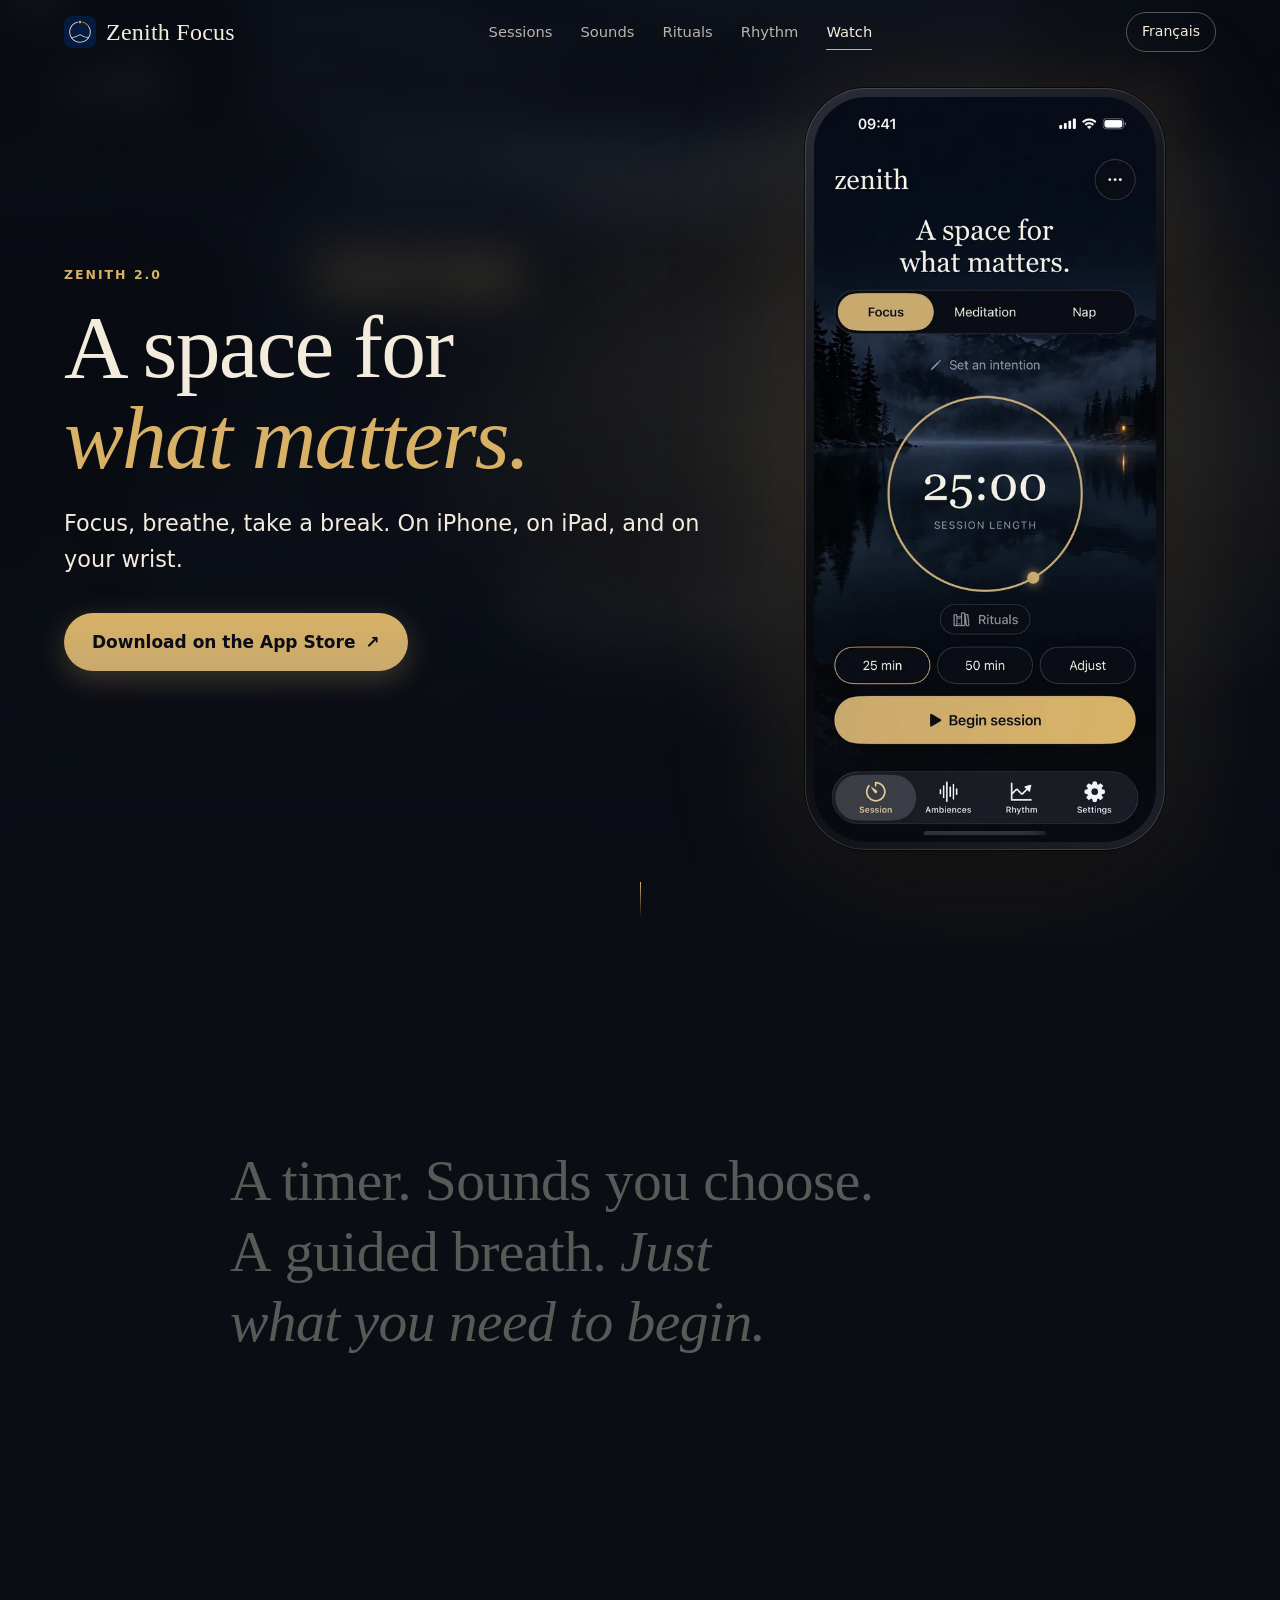
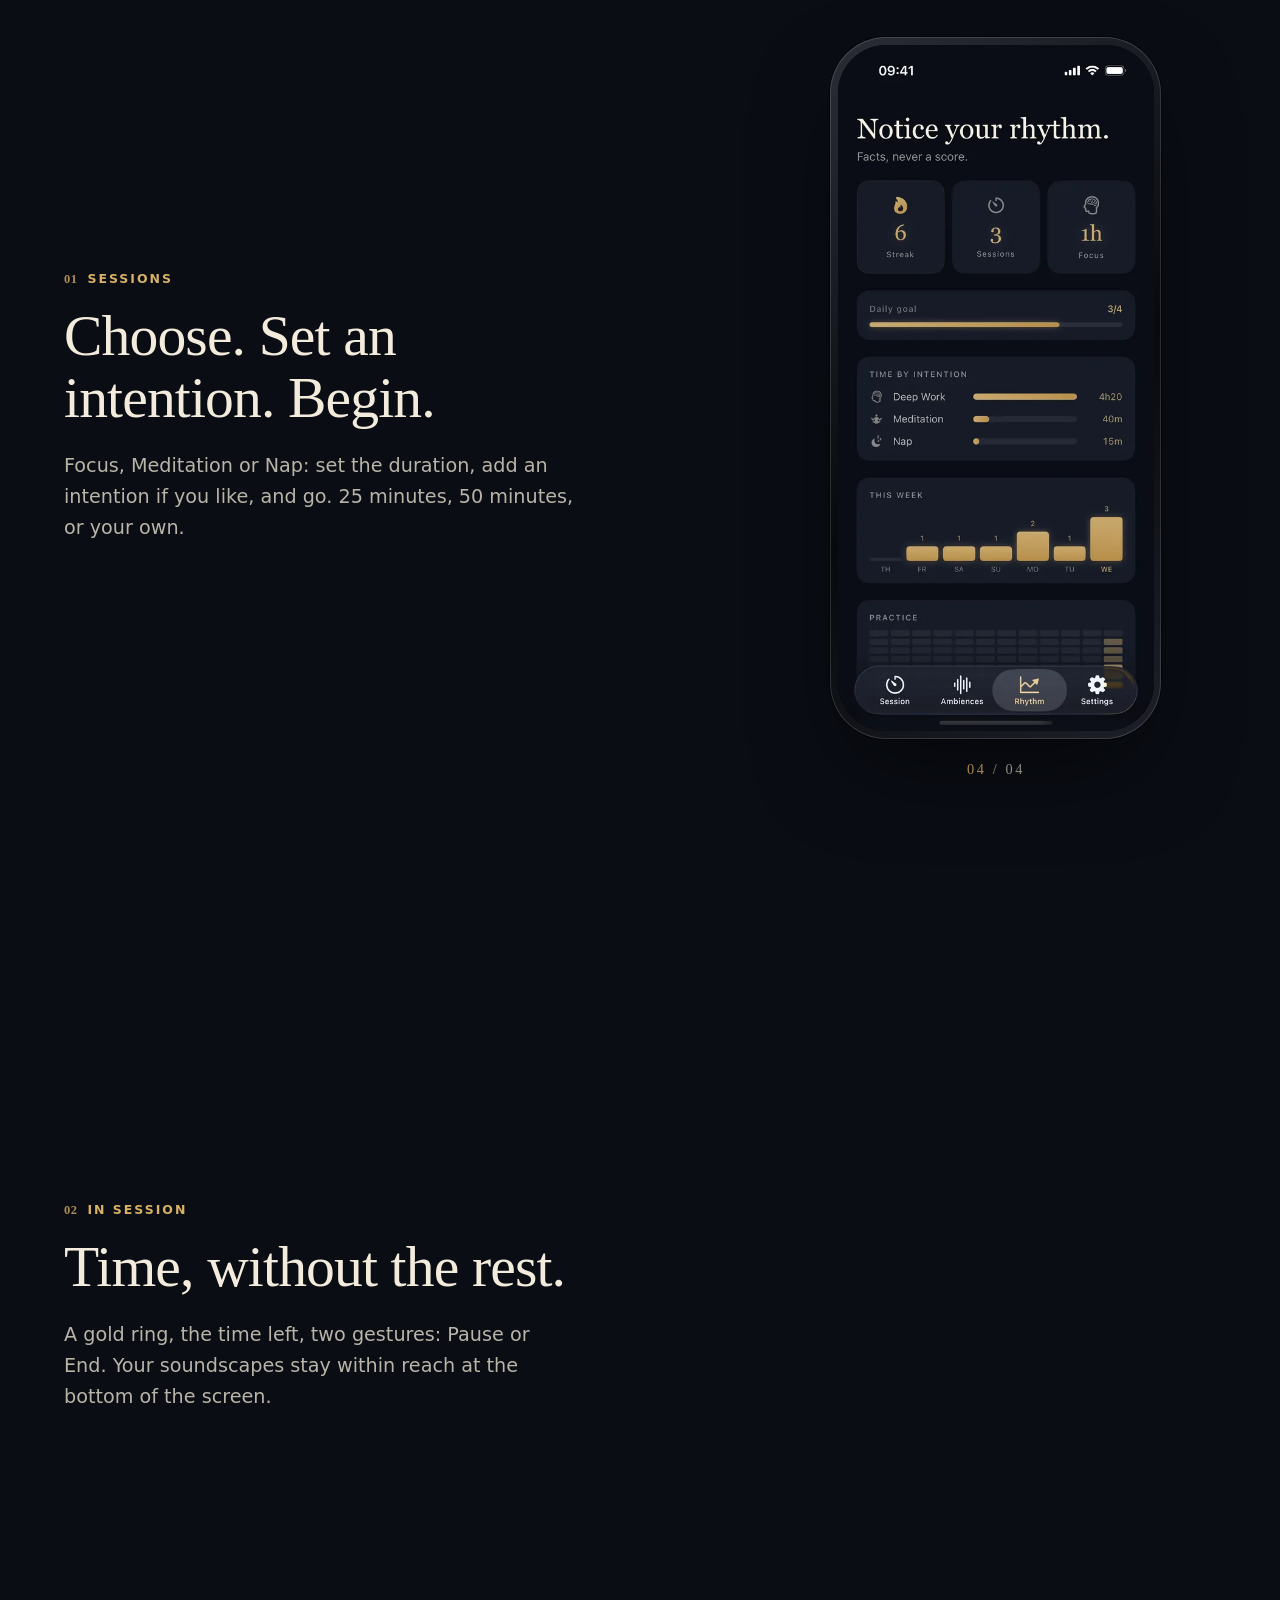
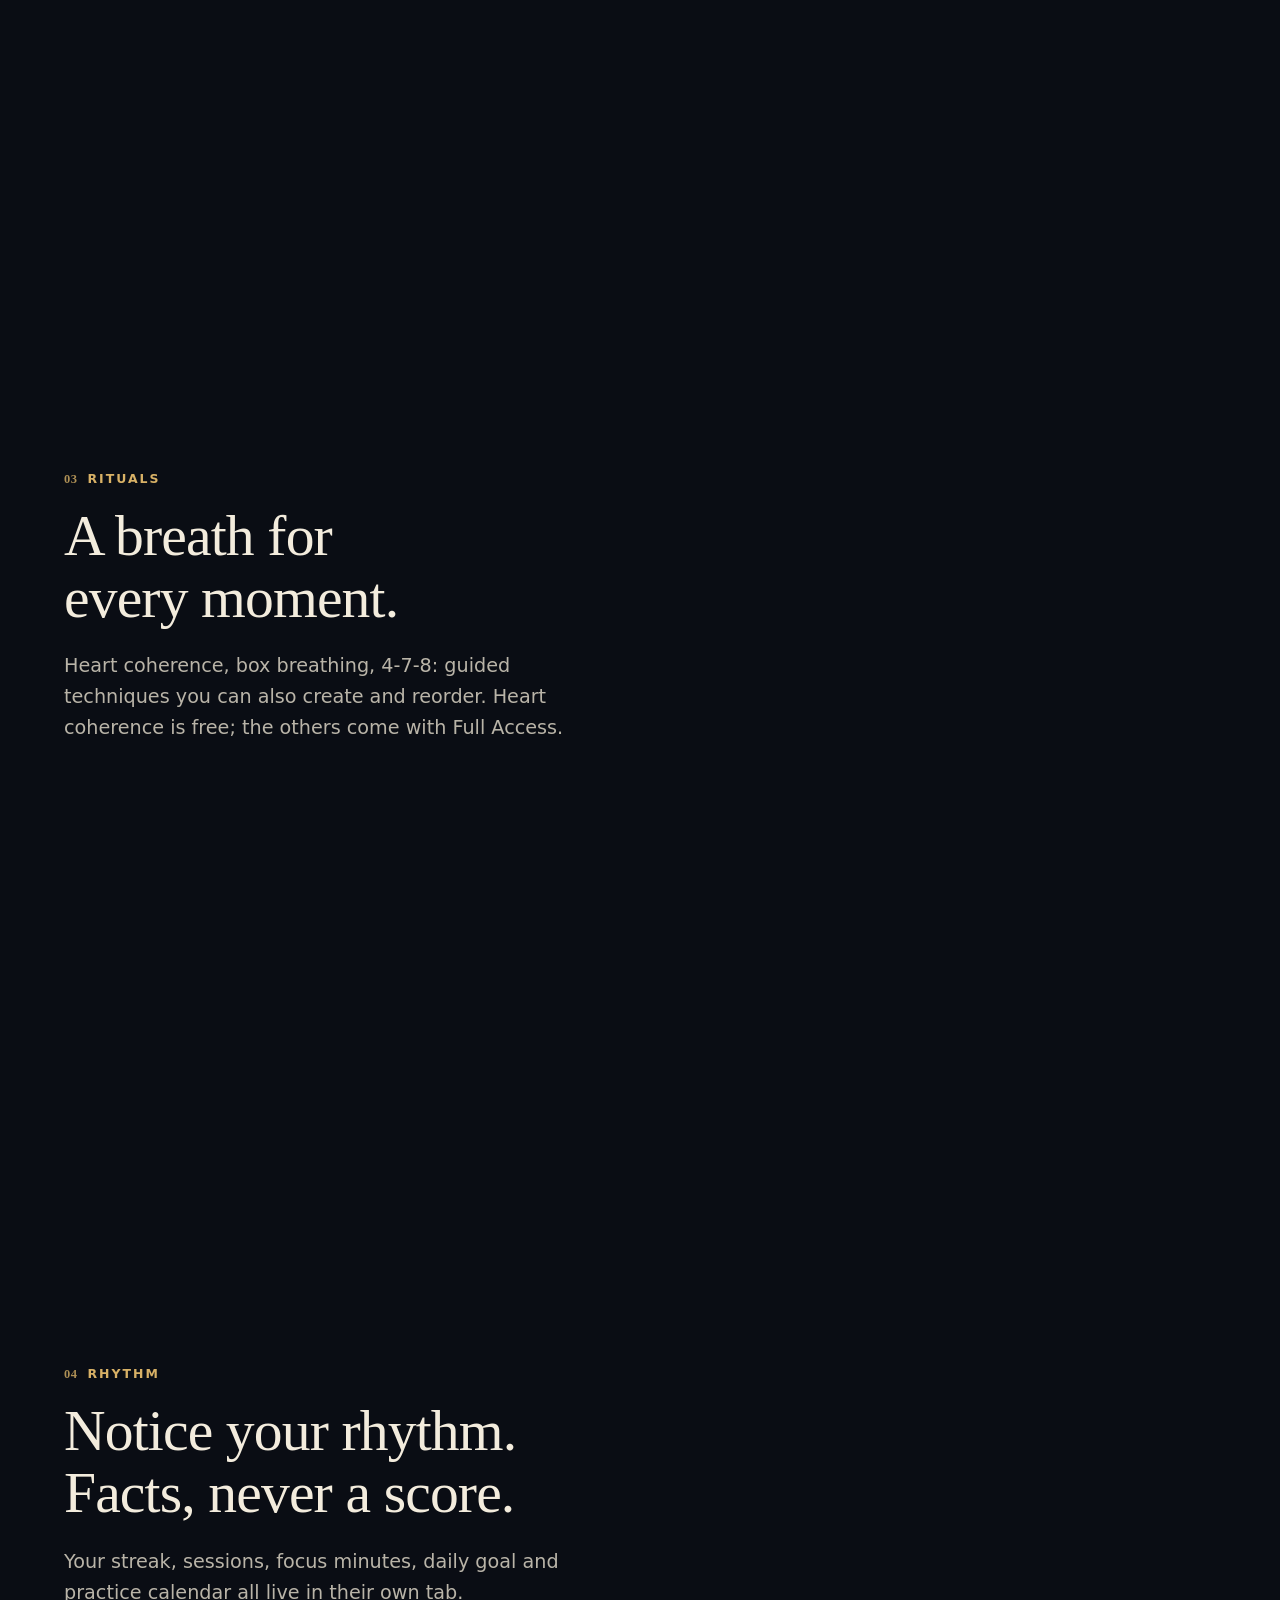
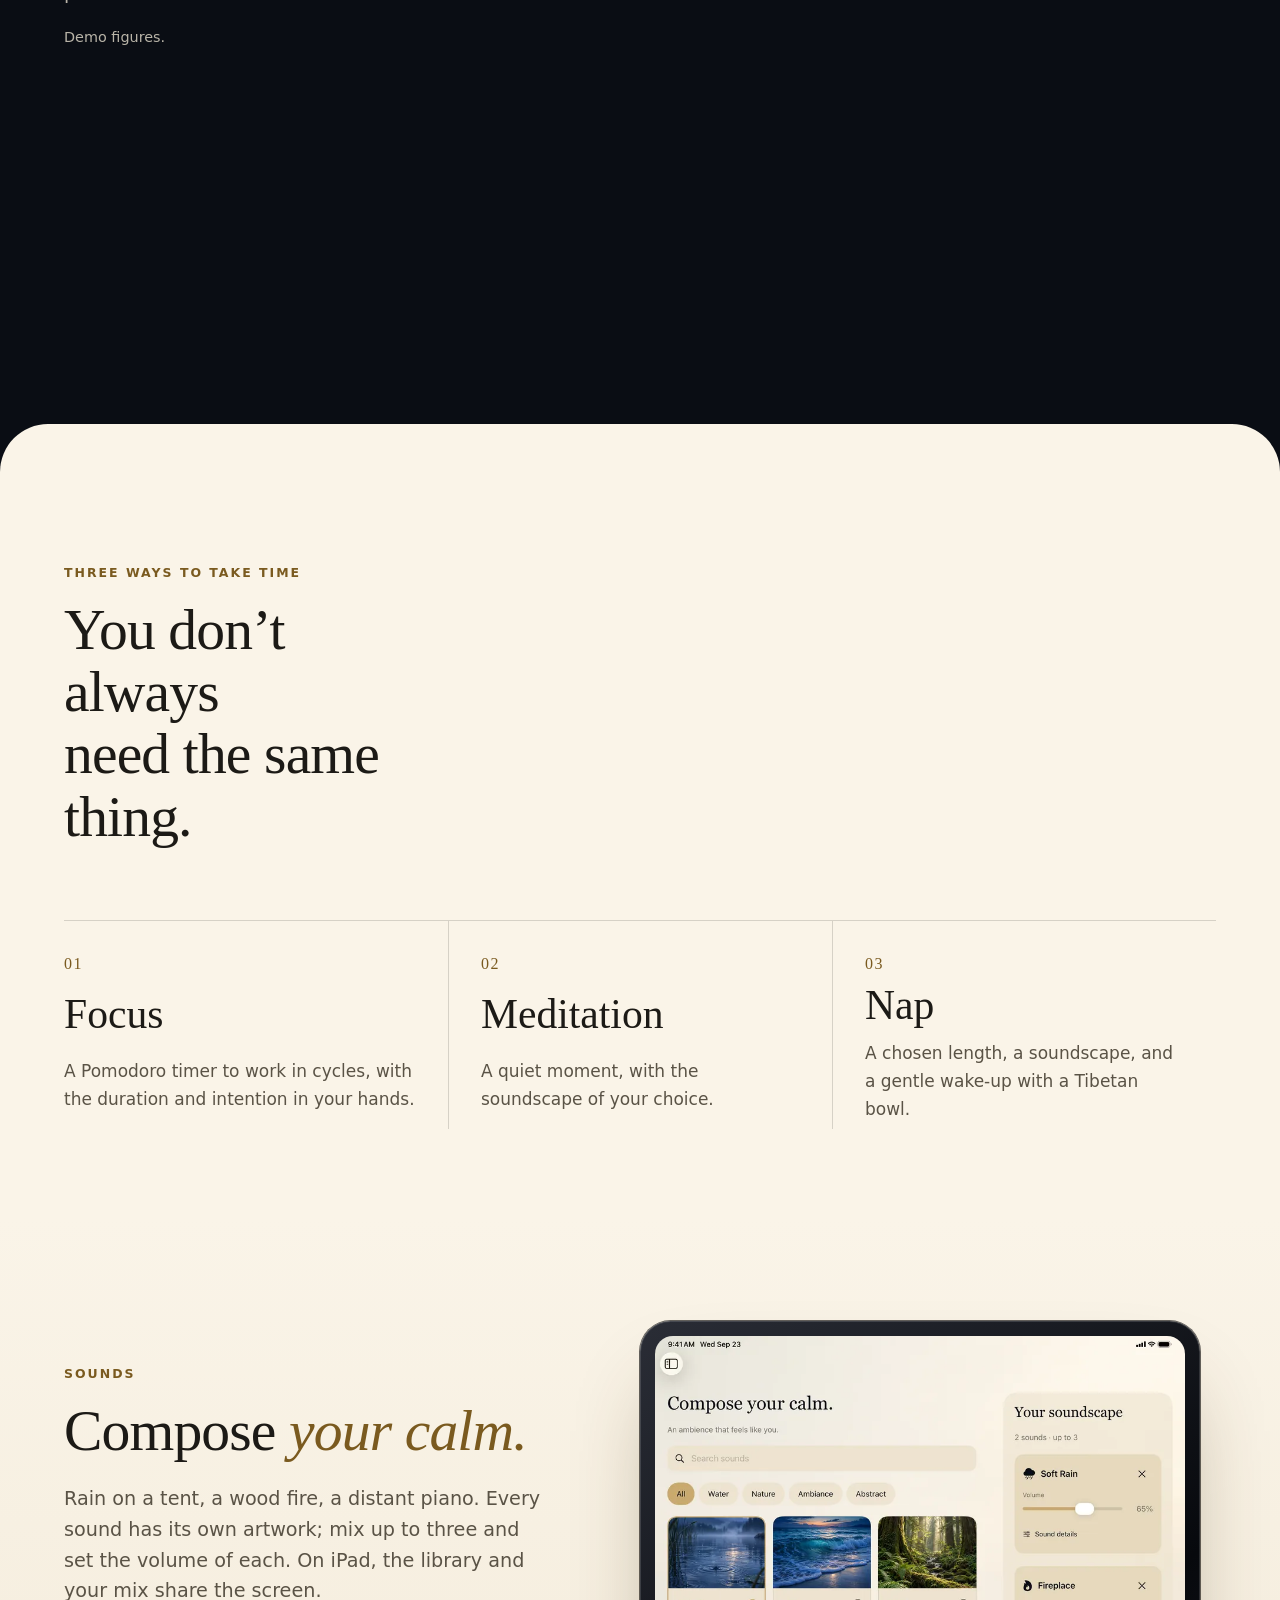
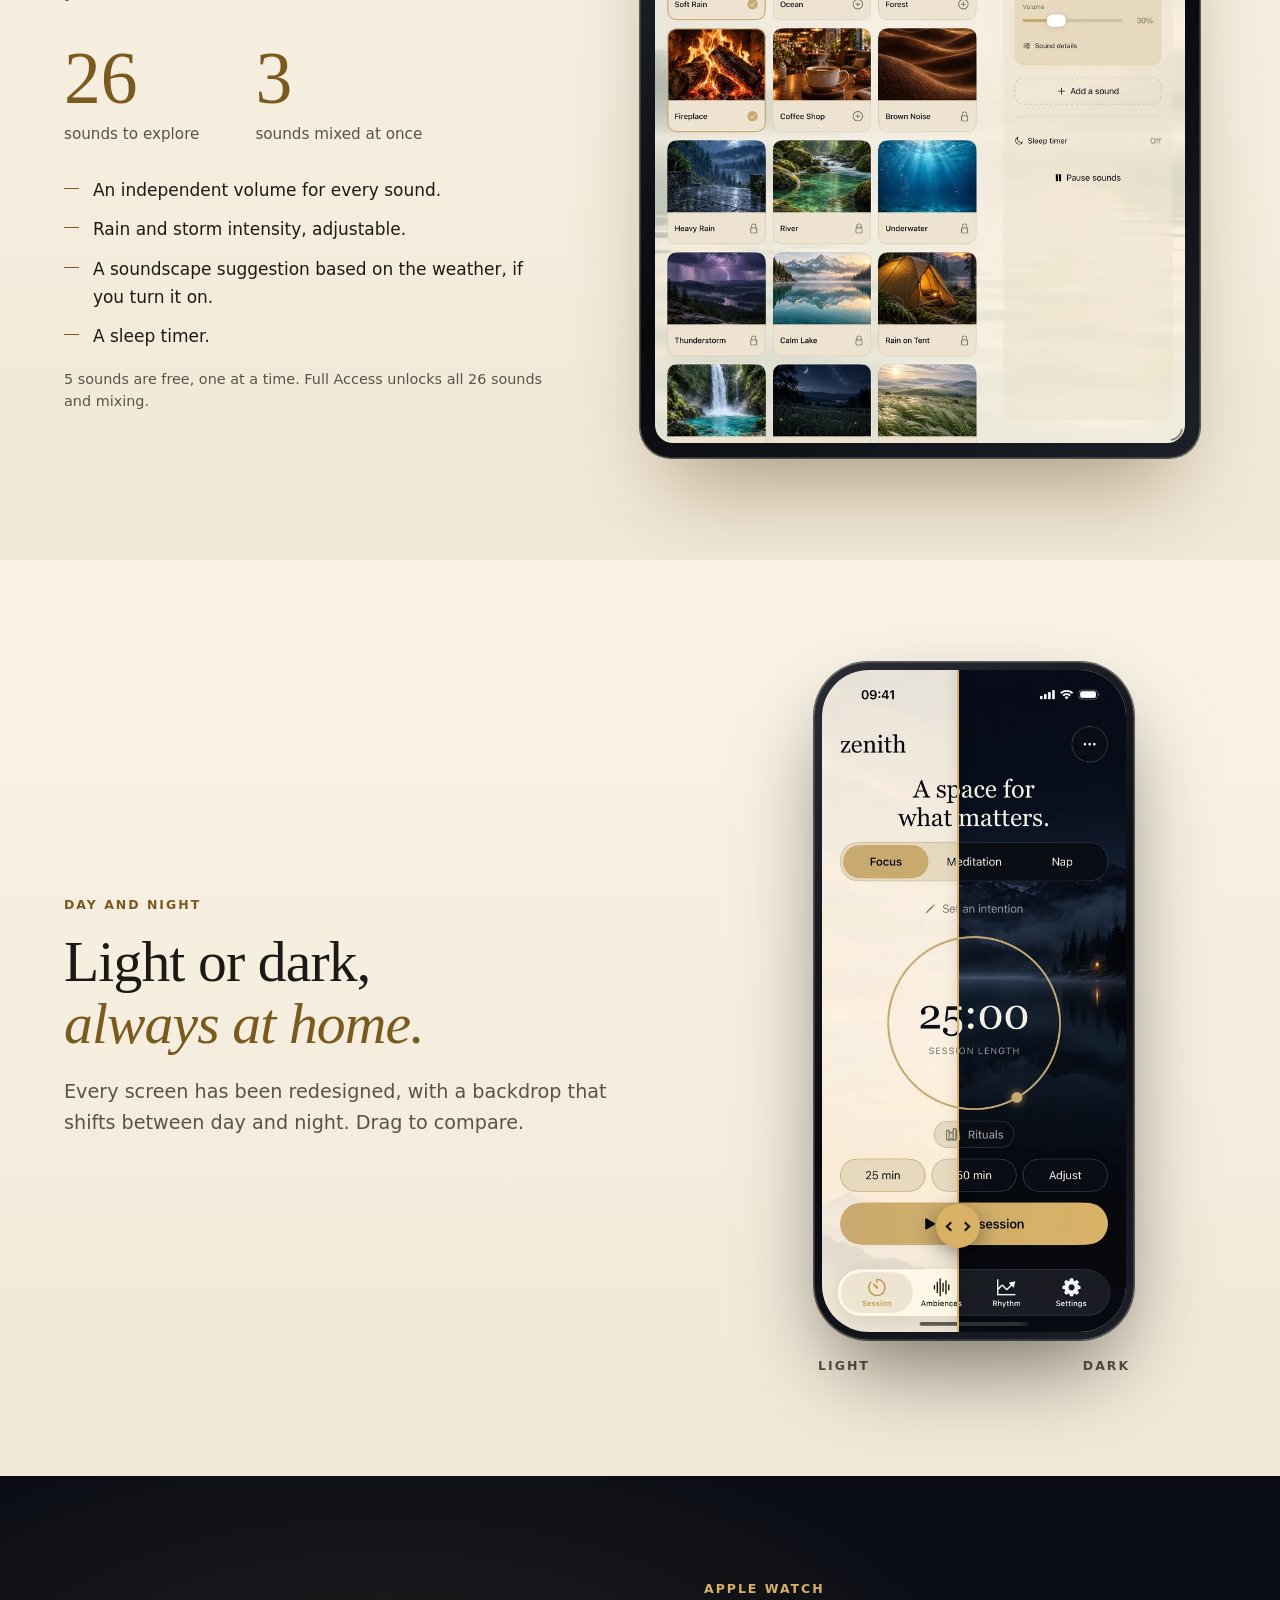
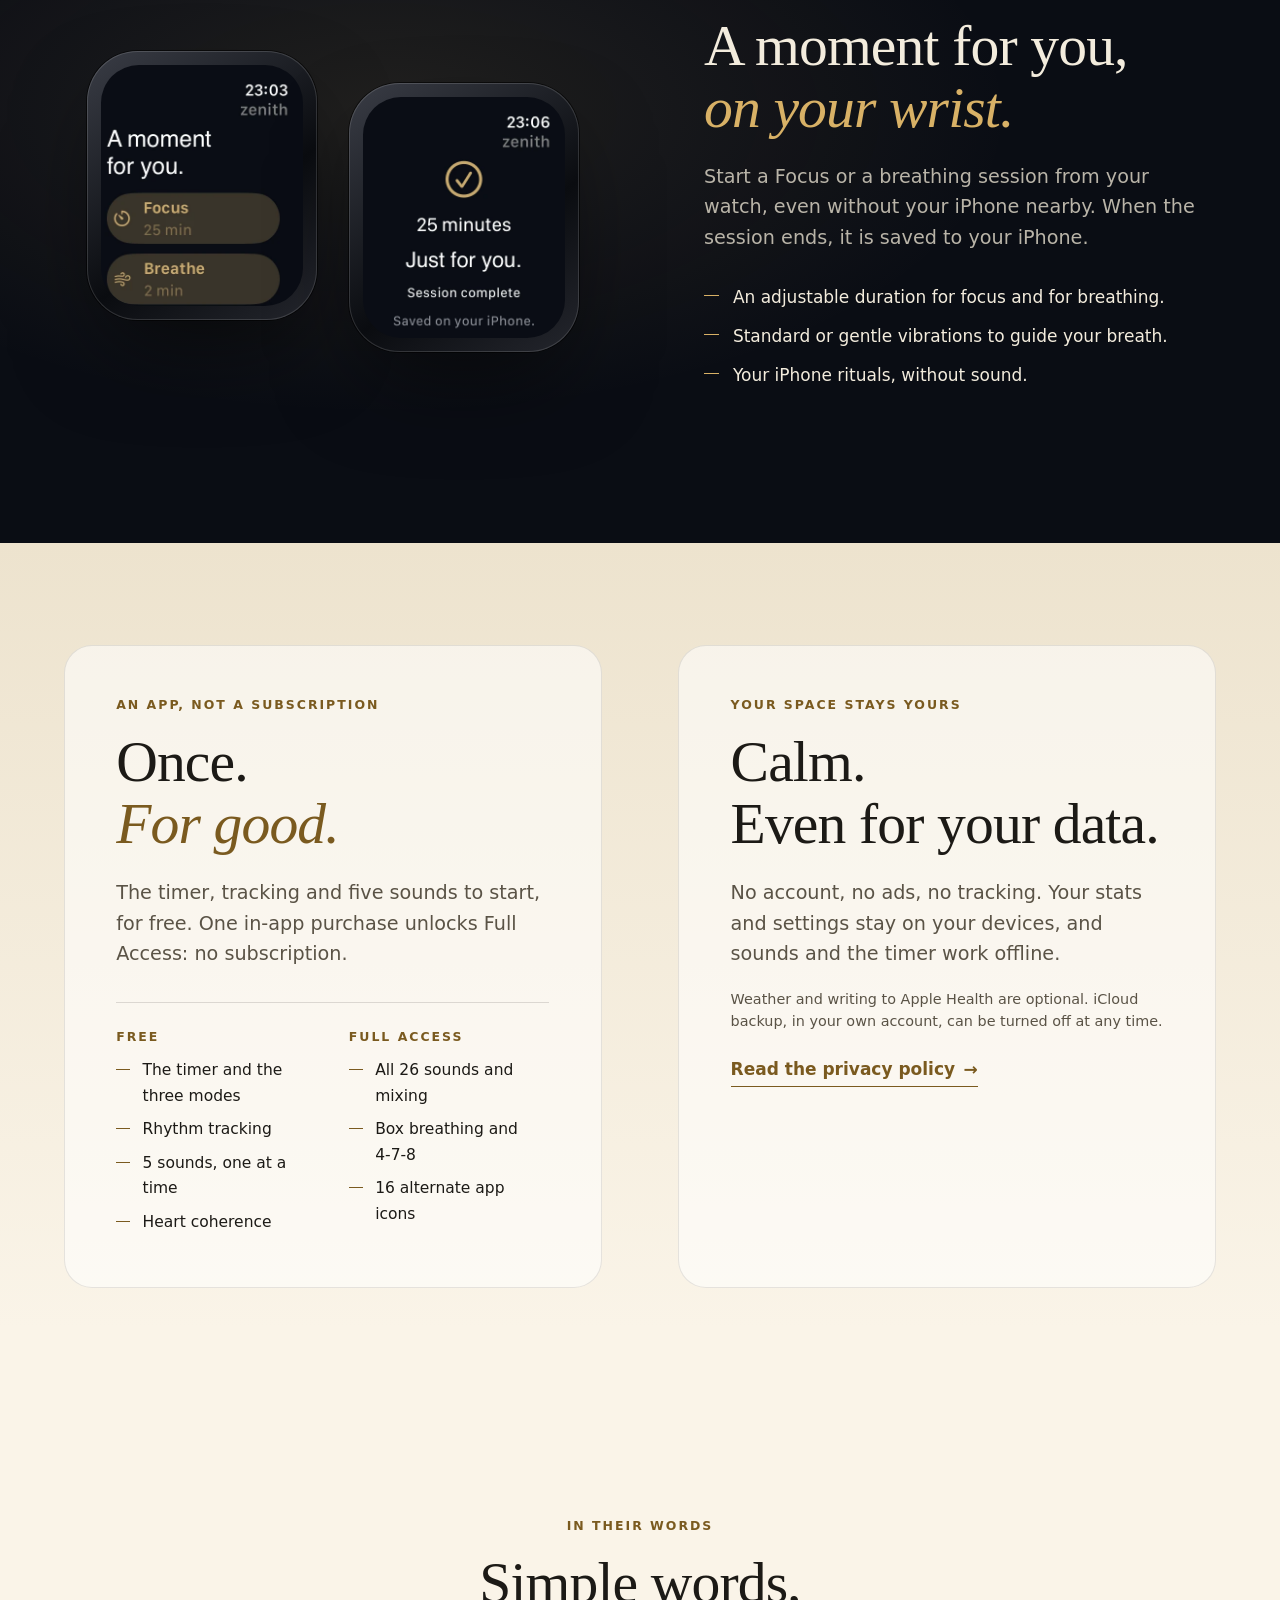
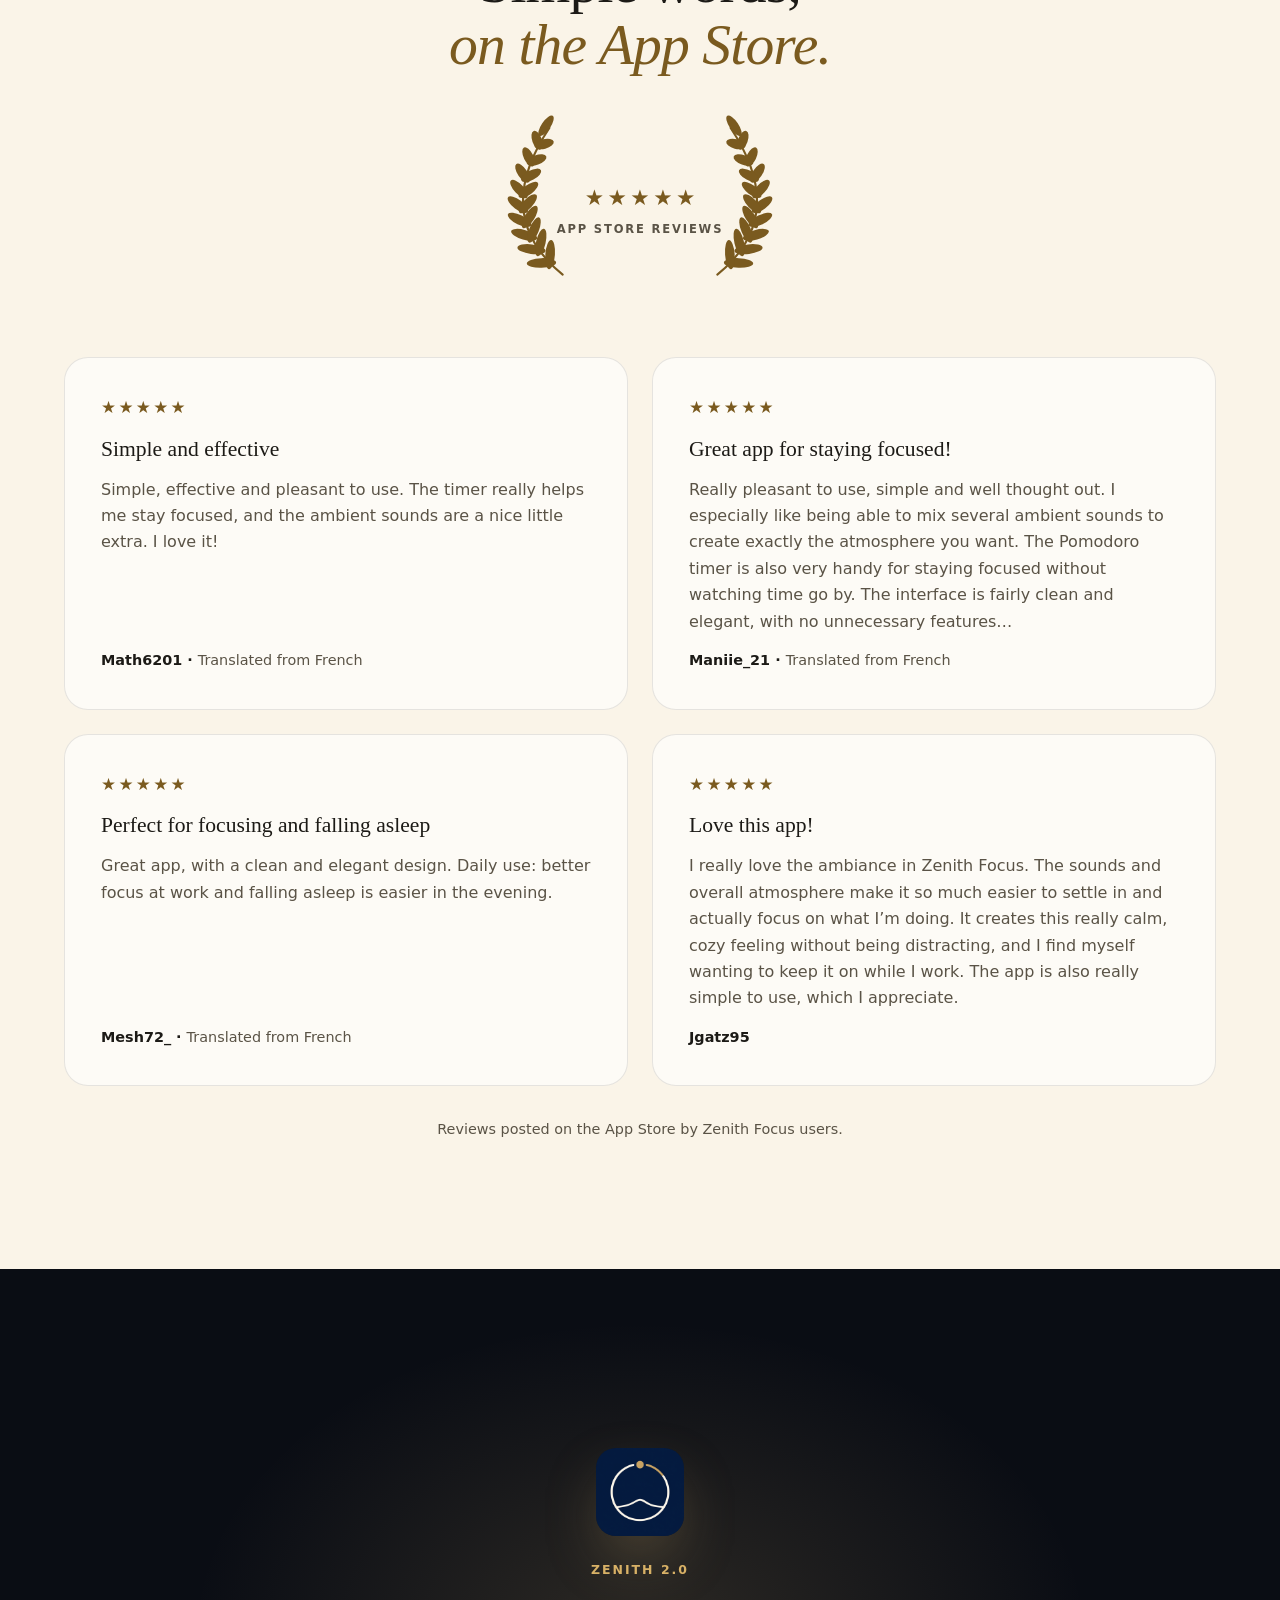
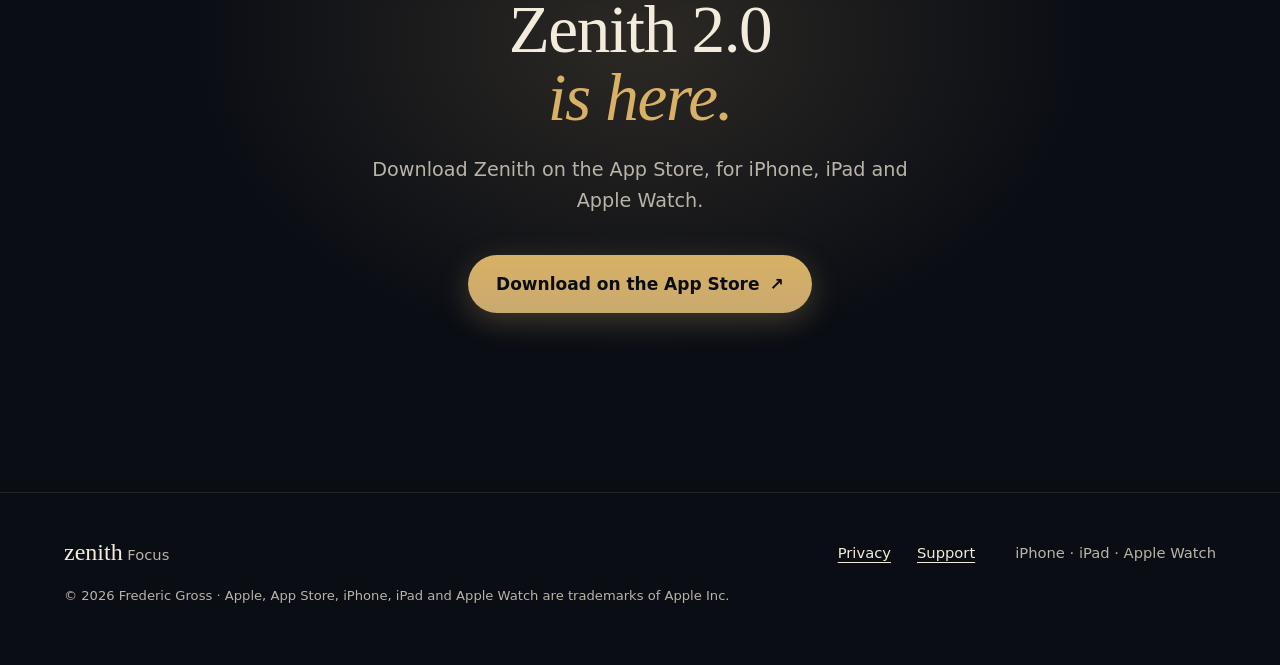
==== en/index.html @ 608467cb "Add App Store reviews section with laurel wreath (FR/EN, translated where needed) Co-Authored-By: Cl" ====
<!doctype html>
<html lang="en">
<head>
<meta charset="utf-8">
<meta name="viewport" content="width=device-width, initial-scale=1, viewport-fit=cover">
<title>Zenith Focus — A space for what matters</title>
<meta name="description" content="Zenith 2.0 brings focus, ambient sounds, guided breathing and rhythm tracking to iPhone, iPad and Apple Watch. Coming soon to the App Store.">
<meta name="theme-color" content="#0a0d14">
<meta name="color-scheme" content="dark">
<link rel="canonical" href="https://zenithfocus.app/en/">
<link rel="alternate" hreflang="en" href="https://zenithfocus.app/en/">
<link rel="alternate" hreflang="fr" href="https://zenithfocus.app/fr/">
<link rel="alternate" hreflang="x-default" href="https://zenithfocus.app/">
<meta property="og:type" content="website">
<meta property="og:site_name" content="Zenith Focus">
<meta property="og:title" content="Zenith Focus — A space for what matters">
<meta property="og:description" content="Zenith 2.0 brings focus, ambient sounds, guided breathing and rhythm tracking to iPhone, iPad and Apple Watch. Coming soon to the App Store.">
<meta property="og:url" content="https://zenithfocus.app/en/">
<meta property="og:locale" content="en_US">
<meta property="og:locale:alternate" content="fr_FR">
<meta property="og:image" content="https://zenithfocus.app/assets/img/og-en.jpg?v=3">
<meta property="og:image:width" content="1200">
<meta property="og:image:height" content="630">
<meta property="og:image:alt" content="Zenith 2.0: the app’s home screen on iPhone, with the headline “A space for what matters”.">
<meta name="twitter:card" content="summary_large_image">
<link rel="icon" href="../favicon.ico" sizes="48x48">
<link rel="icon" type="image/png" sizes="32x32" href="../assets/img/favicon-32.png">
<link rel="icon" type="image/png" sizes="192x192" href="../assets/img/icon-192.png">
<link rel="apple-touch-icon" href="../assets/img/apple-touch-icon.png">
<link rel="stylesheet" href="../assets/site.css">
<script>document.documentElement.className="js"</script>
<script src="../assets/site.js" defer></script>
<script type="application/ld+json">{"@context":"https://schema.org","@type":"MobileApplication","name":"Zenith Focus","operatingSystem":"iOS, iPadOS, watchOS","applicationCategory":"HealthApplication","description":"Zenith 2.0 brings focus, ambient sounds, guided breathing and rhythm tracking to iPhone, iPad and Apple Watch. Coming soon to the App Store.","inLanguage":"en","author":{"@type":"Person","name":"Frederic Gross"}}</script>
</head>
<body>
<a class="skip" href="#main">Skip to content</a>
<header class="site-header" data-header>
  <a class="brand" href="./" aria-label="Zenith Focus — home"><img src="../assets/img/app-icon-256.png" width="32" height="32" alt=""><span>Zenith Focus</span></a>
  <nav class="nav" aria-label="Main navigation"><a href="#seance">Sessions</a><a href="#ambiances">Sounds</a><a href="#rituels">Rituals</a><a href="#rythme">Rhythm</a><a href="#watch">Watch</a></nav>
  <div class="header-end">
    <a class="lang" href="../fr/" hreflang="fr" lang="fr" aria-label="Lire cette page en français" data-lang-switch="fr">Français</a>
  </div>
</header>
<main id="main">

<section class="hero sec--night" aria-labelledby="hero-title">
  <div class="hero__backdrop" aria-hidden="true" data-parallax="0.12"></div>
  <div class="wrap hero__grid">
    <div class="hero__copy">
      <p class="eyebrow hero__in" style="--d:.05s">Zenith 2.0</p>
      <h1 class="display hero__in" id="hero-title" style="--d:.15s">A space for<br><em>what matters.</em></h1>
      <p class="lead lead--hero hero__in" style="--d:.3s">Focus, breathe, take a break. On iPhone, on iPad, and on your wrist.</p>
      <div class="hero__cta hero__in" style="--d:.45s"><a class="btn btn--gold" href="https://apps.apple.com/app/id6775614706" rel="noopener" data-place="hero">Download on the App Store <span aria-hidden="true">↗</span></a></div>
    </div>
    <div class="hero__device hero__in hero__in--device" style="--d:.35s" data-parallax="-0.05">
      <div class="device device--phone device--hero"><div class="device__bezel"><div class="device__screen"><img class="fill" src="../assets/img/iphone-ready-dark-en-780.webp" srcset="../assets/img/iphone-ready-dark-en-520.webp 520w, ../assets/img/iphone-ready-dark-en-780.webp 780w" sizes="(min-width: 900px) 340px, 68vw" width="780" height="1696" alt="Zenith 2.0 home screen in dark mode: Focus mode, a 25-minute timer inside a gold ring and the “Start session” button." decoding="async" fetchpriority="high"></div></div></div>
    </div>
  </div>
  <a class="cue" href="#manifeste" aria-label="Scroll"><span class="cue__line" aria-hidden="true"></span></a>
</section>

<section class="manifesto sec--night" id="manifeste">
  <div class="wrap wrap--narrow">
    <p class="manifesto__text" data-manifesto><span class="w">A</span> <span class="w">timer.</span> <span class="w">Sounds</span> <span class="w">you</span> <span class="w">choose.</span> <span class="w">A</span> <span class="w">guided</span> <span class="w">breath.</span> <span class="w w--em">Just</span> <span class="w w--em">what</span> <span class="w w--em">you</span> <span class="w w--em">need</span> <span class="w w--em">to</span> <span class="w w--em">begin.</span></p>
  </div>
</section>

<section class="story sec--night" aria-label="Steps" data-story>
  <div class="wrap story__grid">
    <div class="story__steps"><article class="step" id="seance" data-step="0">
      <div class="step__text" data-reveal>
        <p class="eyebrow"><span class="num">01</span> Sessions</p>
        <h2 class="h2">Choose. Set an intention. Begin.</h2>
        <p class="lead">Focus, Meditation or Nap: set the duration, add an intention if you like, and go. 25 minutes, 50 minutes, or your own.</p>
        
      </div>
      <div class="step__inline" data-reveal><div class="device device--phone device--inline"><div class="device__bezel"><div class="device__screen"><img class="fill" src="../assets/img/iphone-ready-dark-en-780.webp" srcset="../assets/img/iphone-ready-dark-en-520.webp 520w, ../assets/img/iphone-ready-dark-en-780.webp 780w" sizes="(min-width: 900px) 340px, 68vw" width="780" height="1696" alt="Zenith 2.0 home screen: Focus, Meditation and Nap tabs, a 25-minute timer, 25 and 50 minute shortcuts." decoding="async" loading="lazy"></div></div></div></div>
    </article><article class="step" id="en-seance" data-step="1">
      <div class="step__text" data-reveal>
        <p class="eyebrow"><span class="num">02</span> In session</p>
        <h2 class="h2">Time, without the rest.</h2>
        <p class="lead">A gold ring, the time left, two gestures: Pause or End. Your soundscapes stay within reach at the bottom of the screen.</p>
        
      </div>
      <div class="step__inline" data-reveal><div class="device device--phone device--inline"><div class="device__bezel"><div class="device__screen"><img class="fill" src="../assets/img/iphone-active-dark-en-780.webp" srcset="../assets/img/iphone-active-dark-en-520.webp 520w, ../assets/img/iphone-active-dark-en-780.webp 780w" sizes="(min-width: 900px) 340px, 68vw" width="780" height="1696" alt="A Deep Work session running in Zenith 2.0: 49 minutes 46 seconds left inside a gold ring, Pause and End buttons." decoding="async" loading="lazy"></div></div></div></div>
    </article><article class="step" id="rituels" data-step="2">
      <div class="step__text" data-reveal>
        <p class="eyebrow"><span class="num">03</span> Rituals</p>
        <h2 class="h2">A breath for every moment.</h2>
        <p class="lead">Heart coherence, box breathing, 4‑7‑8: guided techniques you can also create and reorder. Heart coherence is free; the others come with Full Access.</p>
        
      </div>
      <div class="step__inline" data-reveal><div class="device device--phone device--inline"><div class="device__bezel"><div class="device__screen"><img class="fill" src="../assets/img/iphone-rituals-dark-en-780.webp" srcset="../assets/img/iphone-rituals-dark-en-520.webp 520w, ../assets/img/iphone-rituals-dark-en-780.webp 780w" sizes="(min-width: 900px) 340px, 68vw" width="780" height="1696" alt="Rituals screen in Zenith 2.0: Local Weather Sounds, then Heart Coherence, Box Breathing and 4-7-8 Breathing." decoding="async" loading="lazy"></div></div></div></div>
    </article><article class="step" id="rythme" data-step="3">
      <div class="step__text" data-reveal>
        <p class="eyebrow"><span class="num">04</span> Rhythm</p>
        <h2 class="h2">Notice your rhythm.<br>Facts, never a score.</h2>
        <p class="lead">Your streak, sessions, focus minutes, daily goal and practice calendar all live in their own tab.</p>
        <p class="fine">Demo figures.</p>
      </div>
      <div class="step__inline" data-reveal><div class="device device--phone device--inline"><div class="device__bezel"><div class="device__screen"><img class="fill" src="../assets/img/iphone-rhythm-dark-en-780.webp" srcset="../assets/img/iphone-rhythm-dark-en-520.webp 520w, ../assets/img/iphone-rhythm-dark-en-780.webp 780w" sizes="(min-width: 900px) 340px, 68vw" width="780" height="1696" alt="Rhythm screen in Zenith 2.0: streak, sessions, focus minutes, daily goal, time by intention and a weekly chart." decoding="async" loading="lazy"></div></div></div></div>
    </article></div>
    <div class="story__stage" aria-hidden="true">
      <div class="story__sticky"><div class="device device--phone device--stage"><div class="device__bezel"><div class="device__screen"><div class="story__stack"><div class="story__shot is-active" data-shot="0"><img class="fill" src="../assets/img/iphone-ready-dark-en-780.webp" srcset="../assets/img/iphone-ready-dark-en-520.webp 520w, ../assets/img/iphone-ready-dark-en-780.webp 780w" sizes="360px" width="780" height="1696" alt="Zenith 2.0 home screen: Focus, Meditation and Nap tabs, a 25-minute timer, 25 and 50 minute shortcuts." decoding="async" fetchpriority="high"></div><div class="story__shot" data-shot="1"><img class="fill" src="../assets/img/iphone-active-dark-en-780.webp" srcset="../assets/img/iphone-active-dark-en-520.webp 520w, ../assets/img/iphone-active-dark-en-780.webp 780w" sizes="360px" width="780" height="1696" alt="A Deep Work session running in Zenith 2.0: 49 minutes 46 seconds left inside a gold ring, Pause and End buttons." decoding="async" loading="lazy"></div><div class="story__shot" data-shot="2"><img class="fill" src="../assets/img/iphone-rituals-dark-en-780.webp" srcset="../assets/img/iphone-rituals-dark-en-520.webp 520w, ../assets/img/iphone-rituals-dark-en-780.webp 780w" sizes="360px" width="780" height="1696" alt="Rituals screen in Zenith 2.0: Local Weather Sounds, then Heart Coherence, Box Breathing and 4-7-8 Breathing." decoding="async" loading="lazy"></div><div class="story__shot" data-shot="3"><img class="fill" src="../assets/img/iphone-rhythm-dark-en-780.webp" srcset="../assets/img/iphone-rhythm-dark-en-520.webp 520w, ../assets/img/iphone-rhythm-dark-en-780.webp 780w" sizes="360px" width="780" height="1696" alt="Rhythm screen in Zenith 2.0: streak, sessions, focus minutes, daily goal, time by intention and a weekly chart." decoding="async" loading="lazy"></div></div></div></div></div><p class="story__count"><span data-count>01</span> / 04</p></div>
    </div>
  </div>
</section>

<section class="modes sec--cream" id="modes">
  <div class="wrap">
    <div class="head" data-reveal><p class="eyebrow">Three ways to take time</p><h2 class="h2">You don’t always<br>need the same thing.</h2></div>
    <ol class="modes__list"><li data-reveal><span class="mode__n">01</span><h3 class="mode__t">Focus</h3><p>A Pomodoro timer to work in cycles, with the duration and intention in your hands.</p></li><li data-reveal><span class="mode__n">02</span><h3 class="mode__t">Meditation</h3><p>A quiet moment, with the soundscape of your choice.</p></li><li data-reveal><span class="mode__n">03</span><h3 class="mode__t">Nap</h3><p>A chosen length, a soundscape, and a gentle wake-up with a Tibetan bowl.</p></li></ol>
  </div>
</section>

<section class="sounds sec--cream sec--cream-b" id="ambiances">
  <div class="wrap sounds__grid">
    <div class="sounds__copy" data-reveal>
      <p class="eyebrow">Sounds</p>
      <h2 class="h2">Compose <em>your calm.</em></h2>
      <p class="lead">Rain on a tent, a wood fire, a distant piano. Every sound has its own artwork; mix up to three and set the volume of each. On iPad, the library and your mix share the screen.</p>
      <dl class="facts"><div><dt>26</dt><dd>sounds to explore</dd></div><div><dt>3</dt><dd>sounds mixed at once</dd></div></dl>
      <ul class="ticks"><li>An independent volume for every sound.</li><li>Rain and storm intensity, adjustable.</li><li>A soundscape suggestion based on the weather, if you turn it on.</li><li>A sleep timer.</li></ul>
      <p class="fine">5 sounds are free, one at a time. Full Access unlocks all 26 sounds and mixing.</p>
    </div>
    <div class="sounds__device" data-reveal>
      <div class="device device--pad"><div class="device__bezel"><div class="device__screen"><img class="fill" src="../assets/img/ipad-sounds-light-en-1400.webp" srcset="../assets/img/ipad-sounds-light-en-900.webp 900w, ../assets/img/ipad-sounds-light-en-1400.webp 1400w" sizes="(min-width: 900px) 620px, 92vw" width="1400" height="1867" alt="Zenith 2.0 sound studio on iPad, in light mode: a library of illustrated sounds on the left, “Your soundscape” with Gentle rain and Wood fire on the right." decoding="async" loading="lazy"></div></div></div>
    </div>
  </div>
</section>

<section class="daynight sec--cream sec--cream-b" id="jour-nuit">
  <div class="wrap daynight__grid">
    <div class="daynight__copy" data-reveal>
      <p class="eyebrow">Day and night</p>
      <h2 class="h2">Light or dark,<br><em>always at home.</em></h2>
      <p class="lead">Every screen has been redesigned, with a backdrop that shifts between day and night. Drag to compare.</p>
    </div>
    <div class="daynight__device" data-reveal>
      <div class="compare" data-compare style="--pos:50%">
        <div class="device device--phone device--compare"><div class="device__bezel"><div class="device__screen"><div class="compare__layer"><img class="fill" src="../assets/img/iphone-ready-light-en-780.webp" srcset="../assets/img/iphone-ready-light-en-520.webp 520w, ../assets/img/iphone-ready-light-en-780.webp 780w" sizes="(min-width: 900px) 340px, 68vw" width="780" height="1696" alt="Zenith 2.0 home screen in light mode, on a cream background." decoding="async" loading="lazy"></div><div class="compare__layer compare__layer--dark"><img class="fill" src="../assets/img/iphone-ready-dark-en-780.webp" srcset="../assets/img/iphone-ready-dark-en-520.webp 520w, ../assets/img/iphone-ready-dark-en-780.webp 780w" sizes="(min-width: 900px) 340px, 68vw" width="780" height="1696" alt="The same Zenith 2.0 home screen in dark mode, with a night lake in the background." decoding="async" loading="lazy"></div><div class="compare__handle" aria-hidden="true"><span></span></div><input class="compare__range" type="range" min="0" max="100" value="50" step="1" aria-label="Compare light and dark modes" data-light="Light" data-dark="Dark"></div></div></div>
        <p class="compare__labels" aria-hidden="true"><span>Light</span><span>Dark</span></p>
      </div>
    </div>
  </div>
</section>

<section class="watch sec--night" id="watch">
  <div class="wrap watch__grid">
    <div class="watch__devices" data-reveal>
      <div class="device device--watch device--watch-a"><div class="device__bezel"><div class="device__screen"><img class="fill" src="../assets/img/watch-home-en.webp" width="416" height="496" alt="Zenith home screen on Apple Watch: “A moment for you”, with Focus 25 min and Breathe 2 min." decoding="async" loading="lazy"></div></div></div>
      <div class="device device--watch device--watch-b"><div class="device__bezel"><div class="device__screen"><img class="fill" src="../assets/img/watch-session-complete-en.webp" width="416" height="496" alt="Session complete screen on Apple Watch: 25 minutes, “Just for you”, session complete, saved on your iPhone." decoding="async" loading="lazy"></div></div></div>
    </div>
    <div class="watch__copy" data-reveal>
      <p class="eyebrow">Apple Watch</p>
      <h2 class="h2">A moment for you,<br><em>on your wrist.</em></h2>
      <p class="lead">Start a Focus or a breathing session from your watch, even without your iPhone nearby. When the session ends, it is saved to your iPhone.</p>
      <ul class="ticks"><li>An adjustable duration for focus and for breathing.</li><li>Standard or gentle vibrations to guide your breath.</li><li>Your iPhone rituals, without sound.</li></ul>
    </div>
  </div>
</section>

<section class="principles sec--cream" id="principes">
  <div class="wrap principles__grid">
    <article class="card" data-reveal>
      <p class="eyebrow">An app, not a subscription</p>
      <h2 class="h2">Once.<br><em>For good.</em></h2>
      <p class="lead">The timer, tracking and five sounds to start, for free. One in-app purchase unlocks Full Access: no subscription.</p>
      <div class="tiers"><div><h3>Free</h3><ul class="ticks"><li>The timer and the three modes</li><li>Rhythm tracking</li><li>5 sounds, one at a time</li><li>Heart coherence</li></ul></div><div><h3>Full Access</h3><ul class="ticks"><li>All 26 sounds and mixing</li><li>Box breathing and 4‑7‑8</li><li>16 alternate app icons</li></ul></div></div>
    </article>
    <article class="card" data-reveal>
      <p class="eyebrow">Your space stays yours</p>
      <h2 class="h2">Calm.<br>Even for your data.</h2>
      <p class="lead">No account, no ads, no tracking. Your stats and settings stay on your devices, and sounds and the timer work offline.</p>
      <p class="fine">Weather and writing to Apple Health are optional. iCloud backup, in your own account, can be turned off at any time.</p>
      <a class="text-link" href="privacy.html">Read the privacy policy <span aria-hidden="true">→</span></a>
    </article>
  </div>
</section>

<section class="reviews sec--cream sec--cream-b" id="avis">
  <div class="wrap">
    <div class="head head--center" data-reveal>
      <p class="eyebrow">In their words</p>
      <h2 class="h2">Simple words,<br><em>on the App Store.</em></h2>
      <div class="award" role="img" aria-label="5 out of 5 stars — App Store reviews"><svg class="laurel" viewBox="0 0 240 130" aria-hidden="true" focusable="false"><g><path d="M62 122 Q8 78 52 12" fill="none" stroke="currentColor" stroke-width="1.6" stroke-linecap="round"/><g fill="currentColor"><ellipse cx="46.1" cy="113.2" rx="11.0" ry="3.6" transform="rotate(-182 46.1 113.2)"/><ellipse cx="52.6" cy="106.9" rx="11.0" ry="3.6" transform="rotate(-86 52.6 106.9)"/><ellipse cx="38.6" cy="102.9" rx="10.6" ry="3.6" transform="rotate(-173 38.6 102.9)"/><ellipse cx="45.6" cy="97.9" rx="10.6" ry="3.6" transform="rotate(-77 45.6 97.9)"/><ellipse cx="33.1" cy="92.1" rx="10.1" ry="3.6" transform="rotate(-164 33.1 92.1)"/><ellipse cx="40.5" cy="88.5" rx="10.1" ry="3.6" transform="rotate(-68 40.5 88.5)"/><ellipse cx="29.7" cy="80.9" rx="9.7" ry="3.6" transform="rotate(-154 29.7 80.9)"/><ellipse cx="37.3" cy="78.8" rx="9.7" ry="3.6" transform="rotate(-58 37.3 78.8)"/><ellipse cx="28.4" cy="69.5" rx="9.2" ry="3.6" transform="rotate(-143 28.4 69.5)"/><ellipse cx="35.9" cy="68.8" rx="9.2" ry="3.6" transform="rotate(-47 35.9 68.8)"/><ellipse cx="29.2" cy="57.8" rx="8.8" ry="3.6" transform="rotate(-133 29.2 57.8)"/><ellipse cx="36.3" cy="58.4" rx="8.8" ry="3.6" transform="rotate(-37 36.3 58.4)"/><ellipse cx="31.9" cy="45.8" rx="8.3" ry="3.6" transform="rotate(-124 31.9 45.8)"/><ellipse cx="38.4" cy="47.5" rx="8.3" ry="3.6" transform="rotate(-28 38.4 47.5)"/><ellipse cx="36.4" cy="33.7" rx="7.8" ry="3.6" transform="rotate(-116 36.4 33.7)"/><ellipse cx="42.4" cy="36.0" rx="7.8" ry="3.6" transform="rotate(-20 42.4 36.0)"/><ellipse cx="42.8" cy="21.2" rx="7.4" ry="3.6" transform="rotate(-110 42.8 21.2)"/><ellipse cx="48.1" cy="24.0" rx="7.4" ry="3.6" transform="rotate(-14 48.1 24.0)"/><ellipse cx="52.0" cy="9.0" rx="9" ry="3.4" transform="rotate(-56 52.0 12.0)"/></g></g><g transform="translate(240 0) scale(-1 1)"><path d="M62 122 Q8 78 52 12" fill="none" stroke="currentColor" stroke-width="1.6" stroke-linecap="round"/><g fill="currentColor"><ellipse cx="46.1" cy="113.2" rx="11.0" ry="3.6" transform="rotate(-182 46.1 113.2)"/><ellipse cx="52.6" cy="106.9" rx="11.0" ry="3.6" transform="rotate(-86 52.6 106.9)"/><ellipse cx="38.6" cy="102.9" rx="10.6" ry="3.6" transform="rotate(-173 38.6 102.9)"/><ellipse cx="45.6" cy="97.9" rx="10.6" ry="3.6" transform="rotate(-77 45.6 97.9)"/><ellipse cx="33.1" cy="92.1" rx="10.1" ry="3.6" transform="rotate(-164 33.1 92.1)"/><ellipse cx="40.5" cy="88.5" rx="10.1" ry="3.6" transform="rotate(-68 40.5 88.5)"/><ellipse cx="29.7" cy="80.9" rx="9.7" ry="3.6" transform="rotate(-154 29.7 80.9)"/><ellipse cx="37.3" cy="78.8" rx="9.7" ry="3.6" transform="rotate(-58 37.3 78.8)"/><ellipse cx="28.4" cy="69.5" rx="9.2" ry="3.6" transform="rotate(-143 28.4 69.5)"/><ellipse cx="35.9" cy="68.8" rx="9.2" ry="3.6" transform="rotate(-47 35.9 68.8)"/><ellipse cx="29.2" cy="57.8" rx="8.8" ry="3.6" transform="rotate(-133 29.2 57.8)"/><ellipse cx="36.3" cy="58.4" rx="8.8" ry="3.6" transform="rotate(-37 36.3 58.4)"/><ellipse cx="31.9" cy="45.8" rx="8.3" ry="3.6" transform="rotate(-124 31.9 45.8)"/><ellipse cx="38.4" cy="47.5" rx="8.3" ry="3.6" transform="rotate(-28 38.4 47.5)"/><ellipse cx="36.4" cy="33.7" rx="7.8" ry="3.6" transform="rotate(-116 36.4 33.7)"/><ellipse cx="42.4" cy="36.0" rx="7.8" ry="3.6" transform="rotate(-20 42.4 36.0)"/><ellipse cx="42.8" cy="21.2" rx="7.4" ry="3.6" transform="rotate(-110 42.8 21.2)"/><ellipse cx="48.1" cy="24.0" rx="7.4" ry="3.6" transform="rotate(-14 48.1 24.0)"/><ellipse cx="52.0" cy="9.0" rx="9" ry="3.4" transform="rotate(-56 52.0 12.0)"/></g></g></svg><div class="award__core" aria-hidden="true"><span class="award__stars">★★★★★</span><span class="award__label">App Store reviews</span></div></div>
    </div>
    <div class="reviews__grid"><figure class="review" data-reveal><p class="stars" role="img" aria-label="5 out of 5 stars"><span aria-hidden="true">★★★★★</span></p><figcaption class="review__title">Simple and effective</figcaption><blockquote lang="en"><p>Simple, effective and pleasant to use. The timer really helps me stay focused, and the ambient sounds are a nice little extra. I love it!</p></blockquote><p class="review__who">Math6201 · <span class="review__tr">Translated from French</span></p></figure><figure class="review" data-reveal><p class="stars" role="img" aria-label="5 out of 5 stars"><span aria-hidden="true">★★★★★</span></p><figcaption class="review__title">Great app for staying focused!</figcaption><blockquote lang="en"><p>Really pleasant to use, simple and well thought out. I especially like being able to mix several ambient sounds to create exactly the atmosphere you want. The Pomodoro timer is also very handy for staying focused without watching time go by. The interface is fairly clean and elegant, with no unnecessary features…</p></blockquote><p class="review__who">Maniie_21 · <span class="review__tr">Translated from French</span></p></figure><figure class="review" data-reveal><p class="stars" role="img" aria-label="5 out of 5 stars"><span aria-hidden="true">★★★★★</span></p><figcaption class="review__title">Perfect for focusing and falling asleep</figcaption><blockquote lang="en"><p>Great app, with a clean and elegant design. Daily use: better focus at work and falling asleep is easier in the evening.</p></blockquote><p class="review__who">Mesh72_ · <span class="review__tr">Translated from French</span></p></figure><figure class="review" data-reveal><p class="stars" role="img" aria-label="5 out of 5 stars"><span aria-hidden="true">★★★★★</span></p><figcaption class="review__title">Love this app!</figcaption><blockquote lang="en"><p>I really love the ambiance in Zenith Focus. The sounds and overall atmosphere make it so much easier to settle in and actually focus on what I’m doing. It creates this really calm, cozy feeling without being distracting, and I find myself wanting to keep it on while I work. The app is also really simple to use, which I appreciate.</p></blockquote><p class="review__who">Jgatz95</p></figure></div>
    <p class="fine reviews__note">Reviews posted on the App Store by Zenith Focus users.</p>
  </div>
</section>

<section class="launch sec--night" id="telecharger" aria-labelledby="launch-title">
  <div class="launch__glow" aria-hidden="true"></div>
  <div class="wrap wrap--narrow launch__inner" data-reveal>
    <img class="launch__icon" src="../assets/img/app-icon-256.png" width="88" height="88" alt="" loading="lazy">
    <p class="eyebrow">Zenith 2.0</p>
    <h2 class="display display--md" id="launch-title">Zenith 2.0<br><em>is here.</em></h2>
    <p class="lead">Download Zenith on the App Store, for iPhone, iPad and Apple Watch.</p>
    <div class="launch__cta"><a class="btn btn--gold" href="https://apps.apple.com/app/id6775614706" rel="noopener" data-place="launch">Download on the App Store <span aria-hidden="true">↗</span></a></div>
  </div>
</section>

</main>
<footer class="site-footer">
  <div class="wrap footer-grid">
    <p class="footer-brand"><span class="wordmark">zenith</span> <span class="muted">Focus</span></p>
    <nav class="footer-links" aria-label="Privacy / Support"><a href="privacy.html">Privacy</a><a href="mailto:zenithfocusapp@gmail.com">Support</a></nav>
    <p class="footer-plat">iPhone · iPad · Apple Watch</p>
    <p class="footer-fine">© 2026 Frederic Gross · Apple, App Store, iPhone, iPad and Apple Watch are trademarks of Apple Inc.</p>
  </div>
</footer>
</body>
</html>
---- assets/site.css ----
/* Zenith 2.0 — landing page. Palette et typographie reprises de l'app :
   encre #0A0D14, crème #FAF4E8, or #C9A96E, titres en Georgia. */

:root {
  --ink: #0a0d14;
  --night: #0d1723;
  --cream: #faf4e8;
  --cream-2: #ede3ce;
  --gold: #c9a96e;
  --gold-bright: #d8b166;
  --gold-deep: #7a5a1f;          /* or lisible sur crème (contraste > 5:1) */
  --on-night: #f3ecdd;
  --on-night-2: #b9b4a8;          /* texte secondaire sur nuit */
  --on-cream: #1c1a16;
  --on-cream-2: #5a5346;          /* texte secondaire sur crème */
  --serif: Georgia, "Times New Roman", "Iowan Old Style", serif;
  --sans: -apple-system, BlinkMacSystemFont, "SF Pro Text", "Helvetica Neue", "Segoe UI", system-ui, sans-serif;
  --ease: cubic-bezier(0.22, 0.61, 0.2, 1);
  --gutter: clamp(20px, 5vw, 64px);
  --header-h: 64px;
}

*, *::before, *::after { box-sizing: border-box; }
html { -webkit-text-size-adjust: 100%; scroll-behavior: smooth; scroll-padding-top: 72px; background: var(--ink); }
body { margin: 0; background: var(--ink); color: var(--on-night); font: 400 1.0625rem/1.65 var(--sans); -webkit-font-smoothing: antialiased; text-rendering: optimizeLegibility; overflow-x: clip; }
img { display: block; max-width: 100%; }
a { color: inherit; }
h1, h2, h3, p, ul, ol, dl, dd, figure { margin: 0; }
ul, ol { padding: 0; list-style: none; }
:focus-visible { outline: 2px solid var(--gold-bright); outline-offset: 4px; border-radius: 4px; }
.sec--cream :focus-visible { outline-color: var(--gold-deep); }

.skip { position: fixed; left: 16px; top: -80px; z-index: 100; background: var(--gold-bright); color: var(--ink); padding: 10px 16px; border-radius: 999px; font-weight: 600; text-decoration: none; transition: top .2s; }
.skip:focus { top: 12px; }

.wrap { width: min(1240px, 100% - 2 * var(--gutter)); margin-inline: auto; }
.wrap--narrow { width: min(820px, 100% - 2 * var(--gutter)); }
.wrap--doc { width: min(760px, 100% - 2 * var(--gutter)); }

/* ---------- typographie ---------- */
.display { font: 400 clamp(2.9rem, 7vw, 5.6rem)/1.02 var(--serif); letter-spacing: -0.02em; text-wrap: balance; }
.display--md { font-size: clamp(2.3rem, 5.6vw, 4.2rem); }
.display em, .h2 em { font-style: italic; color: var(--gold-bright); }
.h2 { font: 400 clamp(2rem, 4.6vw, 3.6rem)/1.08 var(--serif); letter-spacing: -0.015em; text-wrap: balance; }
.sec--cream .h2 em { color: var(--gold-deep); }
.eyebrow { font: 600 .78rem/1.3 var(--sans); letter-spacing: .16em; text-transform: uppercase; color: var(--gold-bright); margin-bottom: 1.1rem; display: flex; gap: .8em; align-items: center; }
.sec--cream .eyebrow { color: var(--gold-deep); }
.eyebrow .num { font-family: var(--serif); letter-spacing: .04em; opacity: .8; }
.lead { font-size: clamp(1.06rem, 1.5vw, 1.25rem); line-height: 1.6; color: var(--on-night-2); margin-top: 1.4rem; max-width: 34em; text-wrap: pretty; }
.sec--cream .lead { color: var(--on-cream-2); }
.lead--hero { font-size: clamp(1.15rem, 1.8vw, 1.4rem); color: var(--on-night); opacity: .82; }
.fine { font-size: .9rem; line-height: 1.55; color: var(--on-night-2); margin-top: 1.1rem; max-width: 34em; }
.sec--cream .fine { color: var(--on-cream-2); }
.muted { color: var(--on-night-2); }

/* ---------- sections ---------- */
.sec--night { background: var(--ink); color: var(--on-night); position: relative; }
.sec--cream { background: var(--cream); color: var(--on-cream); position: relative; z-index: 1;
  border-radius: clamp(24px, 4vw, 48px) clamp(24px, 4vw, 48px) 0 0; margin-top: calc(-1 * clamp(24px, 4vw, 48px)); padding-block: clamp(72px, 11vw, 150px); }
.sec--cream-b { background: linear-gradient(var(--cream), var(--cream-2) 140%); border-radius: 0; margin-top: 0; }
.sec--cream + .sec--cream:not(.sec--cream-b) { margin-top: 0; }
.sec--night + .sec--night { margin-top: 0; }
.sec--cream + .sec--night, .sec--cream-b + .sec--night { position: relative; z-index: 0; }
/* le fond crème se poursuit sur les sections claires consécutives */
.modes { padding-bottom: clamp(48px, 7vw, 96px); }
.sounds, .daynight { padding-block: clamp(48px, 8vw, 110px); }
.principles { padding-bottom: clamp(72px, 10vw, 140px); border-radius: 0; margin-top: 0; }
.principles { background: linear-gradient(var(--cream-2), var(--cream) 90%); }

/* ---------- en-tête ---------- */
.site-header { position: fixed; inset: 0 0 auto 0; z-index: 50; height: var(--header-h); display: flex; align-items: center; justify-content: space-between; gap: 24px; padding-inline: var(--gutter); color: var(--on-night); transition: background .35s, backdrop-filter .35s, box-shadow .35s; }
.site-header.is-solid { background: rgba(10, 13, 20, .92); -webkit-backdrop-filter: blur(14px); backdrop-filter: blur(14px); box-shadow: 0 1px 0 rgba(243, 236, 221, .08); }
.brand { display: flex; align-items: center; gap: 10px; text-decoration: none; font: 400 1.5rem/1 var(--serif); letter-spacing: .01em; }
.brand img { border-radius: 8px; }
.nav { display: none; gap: 28px; font-size: .92rem; }
.nav a { text-decoration: none; color: var(--on-night-2); padding: 6px 0; position: relative; transition: color .2s; }
.nav a::after { content: ""; position: absolute; left: 0; right: 0; bottom: 0; height: 1px; background: var(--gold-bright); transform: scaleX(0); transform-origin: left; transition: transform .3s var(--ease); }
.nav a:hover, .nav a:focus-visible { color: var(--on-night); }
.nav a:hover::after, .nav a:focus-visible::after, .nav a[aria-current="true"]::after { transform: scaleX(1); }
.nav a[aria-current="true"] { color: var(--on-night); }
.header-end { display: flex; align-items: center; gap: 14px; }
.lang { font-size: .88rem; text-decoration: none; color: var(--on-night); border: 1px solid rgba(243, 236, 221, .32); border-radius: 999px; padding: 7px 15px; min-height: 36px; display: inline-flex; align-items: center; transition: border-color .2s, background .2s; }
.lang:hover { border-color: var(--gold-bright); background: rgba(201, 169, 110, .1); }
@media (min-width: 900px) { .nav { display: flex; } }

/* ---------- boutons / badge d'état ---------- */
.btn { display: inline-flex; align-items: center; gap: .6em; padding: 15px 28px; border-radius: 999px; font-weight: 600; text-decoration: none; min-height: 48px; }
.btn--gold { background: linear-gradient(180deg, var(--gold-bright), var(--gold)); color: var(--ink); box-shadow: 0 8px 30px rgba(201, 169, 110, .28); transition: transform .25s var(--ease), box-shadow .25s; }
.btn--gold:hover { transform: translateY(-2px); box-shadow: 0 12px 38px rgba(201, 169, 110, .4); }
.badge-soon { display: inline-flex; align-items: center; gap: .7em; padding: 13px 24px; border-radius: 999px; border: 1px solid rgba(216, 177, 102, .55); background: rgba(216, 177, 102, .08); color: var(--gold-bright); font-weight: 600; font-size: .98rem; letter-spacing: .01em; }
.badge-soon__dot { width: 8px; height: 8px; border-radius: 50%; background: var(--gold-bright); box-shadow: 0 0 0 0 rgba(216, 177, 102, .6); animation: pulse 2.6s ease-out infinite; }
@keyframes pulse { 0% { box-shadow: 0 0 0 0 rgba(216, 177, 102, .55); } 70%, 100% { box-shadow: 0 0 0 12px rgba(216, 177, 102, 0); } }
.text-link { display: inline-flex; gap: .5em; margin-top: 1.4rem; font-weight: 600; text-decoration: none; color: var(--gold-deep); border-bottom: 1px solid currentColor; padding-bottom: 3px; transition: gap .25s var(--ease); }
.text-link:hover { gap: .9em; }
.sec--night .text-link { color: var(--gold-bright); }

/* ---------- appareils (cadre de présentation CSS, l'écran est une vraie capture) ---------- */
.device { container-type: inline-size; width: 100%; }
.device__bezel { position: relative; background: linear-gradient(145deg, #2a2d36, #07090d 55%, #1d2028); box-shadow: inset 0 0 0 1px rgba(255, 255, 255, .14), 0 40px 90px -20px rgba(0, 0, 0, .55), 0 0 0 1px rgba(0, 0, 0, .6); }
.device__screen { position: relative; overflow: hidden; background: #000; }
.device .fill { width: 100%; height: 100%; object-fit: cover; }
.device--phone { width: min(100%, 360px); aspect-ratio: 1 / 2.118; }
.device--phone .device__bezel { height: 100%; padding: 2.4cqw; border-radius: 17cqw; }
.device--phone .device__screen { height: 100%; border-radius: 14.6cqw; aspect-ratio: 1206 / 2622; }
.device--pad { width: 100%; aspect-ratio: 1 / 1.316; }
.device--pad .device__bezel { height: 100%; padding: 2.6cqw; border-radius: 5.5cqw; }
.device--pad .device__screen { height: 100%; border-radius: 3.2cqw; }
.device--watch { width: 100%; aspect-ratio: 1 / 1.169; }
.device--watch .device__bezel { height: 100%; padding: 6cqw; border-radius: 22cqw; background: linear-gradient(145deg, #3a3d46, #0a0c10 60%, #24262d); }
.device--watch .device__screen { height: 100%; border-radius: 16.5cqw; }

/* ---------- hero ---------- */
.hero { min-height: 100svh; display: grid; align-items: center; padding: calc(var(--header-h) + 24px) 0 clamp(56px, 9vw, 96px); overflow: hidden; isolation: isolate; }
.hero__backdrop { position: absolute; inset: -6% 0 0; z-index: -2; background: url("img/hero-backdrop.webp") center 20% / cover no-repeat; opacity: .55; transform: translate3d(0, calc(var(--py, 0) * 1px), 0); will-change: transform; }
.hero::before { content: ""; position: absolute; inset: 0; z-index: -1; background: radial-gradient(60% 50% at 72% 45%, rgba(201, 169, 110, .16), transparent 70%), linear-gradient(180deg, rgba(10, 13, 20, .55), var(--ink) 96%); }
.hero__grid { display: grid; gap: 44px; align-items: center; }
.hero__copy .display { max-width: 11em; }
.hero__cta { margin-top: 2.2rem; }
.hero__device { justify-self: center; width: min(100%, 300px); transform: translate3d(0, calc(var(--py, 0) * 1px), 0); will-change: transform; }
.device--hero { width: 100%; filter: drop-shadow(0 0 60px rgba(201, 169, 110, .18)); }
@media (min-width: 900px) {
  .hero__grid { grid-template-columns: 1.15fr .85fr; }
  .hero__device { width: min(100%, 360px); justify-self: end; margin-right: 4vw; }
}
.cue { position: absolute; left: 50%; bottom: 22px; translate: -50% 0; width: 32px; height: 48px; display: grid; place-items: center; }
.cue__line { width: 1px; height: 36px; background: linear-gradient(var(--gold-bright), transparent); transform-origin: top; animation: cue 2.4s var(--ease) infinite; }
@keyframes cue { 0% { transform: scaleY(0); opacity: 0; } 30% { opacity: 1; } 100% { transform: scaleY(1); opacity: 0; } }
@media (max-width: 899px) { .cue { display: none; } }
.hero__in { opacity: 0; transform: translate3d(0, 22px, 0); animation: rise 1.1s var(--ease) forwards; animation-delay: var(--d, 0s); }
.no-js .hero__in, html:not(.js) .hero__in { opacity: 1; transform: none; animation: none; }
@keyframes rise { to { opacity: 1; transform: none; } }

/* ---------- manifeste (éclairage mot à mot au défilement) ---------- */
.manifesto { padding-block: clamp(80px, 16vw, 200px); }
.manifesto__text { font: 400 clamp(1.9rem, 4.6vw, 3.6rem)/1.22 var(--serif); letter-spacing: -0.01em; text-wrap: balance; }
.js .manifesto .w { color: rgba(243, 236, 221, .34); transition: color .5s var(--ease); }
.js .manifesto .w.lit { color: var(--on-night); }
.js .manifesto .w--em { font-style: italic; }
.js .manifesto .w--em.lit { color: var(--gold-bright); }
html:not(.js) .manifesto .w--em, .manifesto .w--em { font-style: italic; color: var(--gold-bright); }

/* ---------- récit : écran collant + étapes ---------- */
.story { padding-block: 0 clamp(60px, 9vw, 120px); }
.story__grid { display: block; }
.story__stage { display: none; }
.step { padding-block: clamp(48px, 8vw, 90px); display: grid; gap: 40px; justify-items: center; text-align: left; }
.step__text { width: 100%; }
.step__inline { width: min(100%, 300px); }
.step__note { display: none; }
.step + .step { border-top: 1px solid rgba(243, 236, 221, .08); }
@media (min-width: 900px) {
  .story__grid { display: grid; grid-template-columns: minmax(0, 1fr) minmax(280px, 440px); gap: clamp(40px, 8vw, 140px); }
  .story__steps { order: 1; }
  .story__stage { display: block; order: 2; }
  .step { min-height: 100vh; min-height: 100svh; align-content: center; justify-items: start; padding-block: 0; border-top: 0 !important; }
  .step__inline { display: none; }
  .step__text { max-width: 30em; }
  .story__sticky { position: sticky; top: 0; height: 100vh; height: 100svh; display: grid; place-content: center; justify-items: center; gap: 22px; }
  .device--stage { width: auto; height: min(78svh, 760px); }
  .story__stack { position: absolute; inset: 0; }
  .story__shot { position: absolute; inset: 0; opacity: 0; transform: scale(1.03); transition: opacity .7s var(--ease), transform 1.1s var(--ease); }
  .story__shot.is-active { opacity: 1; transform: none; }
  .story__count { font: 400 .9rem var(--serif); letter-spacing: .18em; color: var(--on-night-2); }
  .story__count span { color: var(--gold-bright); }
}
html:not(.js) .step__inline { display: block !important; }
html:not(.js) .story__stage { display: none !important; }

/* ---------- trois modes ---------- */
.modes .head { max-width: 22em; }
.modes__list { display: grid; margin-top: clamp(40px, 6vw, 72px); border-top: 1px solid rgba(28, 26, 22, .16); }
.modes__list li { padding: 34px 0; border-bottom: 1px solid rgba(28, 26, 22, .16); display: grid; gap: 10px; }
.mode__n { font: 400 1rem var(--serif); color: var(--gold-deep); letter-spacing: .1em; }
.mode__t { font: 400 clamp(1.8rem, 3.4vw, 2.6rem)/1.1 var(--serif); }
.modes__list p { color: var(--on-cream-2); max-width: 26em; }
@media (min-width: 900px) {
  .modes__list { grid-template-columns: repeat(3, 1fr); border-top: 0; }
  .modes__list li { border-bottom: 0; border-top: 1px solid rgba(28, 26, 22, .16); padding: 34px 32px 6px 0; }
  .modes__list li + li { padding-left: 32px; border-left: 1px solid rgba(28, 26, 22, .16); }
  .modes__list li:first-child { border-left: 0; }
}

/* ---------- ambiances ---------- */
.sounds__grid, .daynight__grid, .watch__grid, .principles__grid { display: grid; gap: clamp(36px, 6vw, 80px); align-items: center; }
.sounds__device { width: min(100%, 560px); justify-self: center; }
.sounds__device .device__bezel { box-shadow: inset 0 0 0 1px rgba(255, 255, 255, .14), 0 50px 90px -30px rgba(70, 50, 15, .45), 0 0 0 1px rgba(0, 0, 0, .6); }
.facts { display: flex; gap: clamp(28px, 5vw, 56px); margin-top: 2.2rem; }
.facts dt { font: 400 clamp(3rem, 6vw, 4.6rem)/1 var(--serif); color: var(--gold-deep); }
.facts dd { color: var(--on-cream-2); font-size: .95rem; margin-top: .4rem; }
.ticks { margin-top: 1.8rem; display: grid; gap: .7rem; }
.ticks li { position: relative; padding-left: 1.7em; }
.ticks li::before { content: ""; position: absolute; left: 0; top: .7em; width: .9em; height: 1px; background: var(--gold-deep); }
.sec--night .ticks li::before { background: var(--gold-bright); }
.sec--cream .ticks li { color: var(--on-cream); }
@media (min-width: 900px) { .sounds__grid { grid-template-columns: .9fr 1.1fr; } }

/* ---------- jour / nuit ---------- */
.daynight__device { justify-self: center; width: min(100%, 320px); }
.compare { position: relative; }
.device--compare { width: 100%; }
.device--compare .device__screen { touch-action: pan-y; }
.compare__layer { position: absolute; inset: 0; }
.compare__layer--dark { clip-path: inset(0 0 0 var(--pos)); }
.compare__handle { position: absolute; top: 0; bottom: 0; left: var(--pos); width: 2px; margin-left: -1px; background: var(--gold-bright); box-shadow: 0 0 12px rgba(0, 0, 0, .35); pointer-events: none; }
.compare__handle span { position: absolute; top: 84%; left: 50%; width: 44px; height: 44px; margin: -22px 0 0 -22px; border-radius: 50%; background: var(--gold-bright); box-shadow: 0 6px 22px rgba(0, 0, 0, .4); }
.compare__handle span::before, .compare__handle span::after { content: ""; position: absolute; top: 50%; width: 7px; height: 7px; border: solid var(--ink); border-width: 2px 2px 0 0; margin-top: -3.5px; }
.compare__handle span::before { left: 11px; transform: rotate(-135deg); }
.compare__handle span::after { right: 11px; transform: rotate(45deg); }
.compare__range { position: absolute; inset: 0; width: 100%; height: 100%; margin: 0; opacity: 0; cursor: ew-resize; -webkit-appearance: none; appearance: none; touch-action: pan-y; }
.compare:focus-within .compare__handle span { outline: 3px solid var(--ink); outline-offset: 3px; box-shadow: 0 0 0 6px var(--gold-bright); }
.compare__labels { display: flex; justify-content: space-between; margin-top: 18px; font: 600 .78rem var(--sans); letter-spacing: .16em; text-transform: uppercase; color: var(--on-cream-2); padding-inline: 4px; }
@media (min-width: 900px) { .daynight__grid { grid-template-columns: 1.1fr .9fr; } .daynight__copy { order: 1; } .daynight__device { order: 2; } }

/* ---------- Watch ---------- */
.watch { padding-block: clamp(80px, 12vw, 170px); border-radius: clamp(24px, 4vw, 48px) clamp(24px, 4vw, 48px) 0 0; margin-top: calc(-1 * clamp(24px, 4vw, 48px)); z-index: 2; background: radial-gradient(70% 60% at 30% 40%, rgba(201, 169, 110, .12), transparent 70%), var(--ink); }
.principles + .watch { margin-top: 0; }
.watch__devices { display: flex; justify-content: center; align-items: center; gap: clamp(14px, 3vw, 32px); }
.device--watch { width: min(44%, 230px); }
.device--watch-b { margin-top: 12%; }
.watch__copy .lead { color: var(--on-night-2); }
@media (min-width: 900px) { .watch__grid { grid-template-columns: 1fr 1fr; } .watch__copy { padding-left: 2vw; } }

/* ---------- principes ---------- */
.principles { padding-top: clamp(56px, 8vw, 110px); }
.card { background: rgba(255, 255, 255, .55); border: 1px solid rgba(28, 26, 22, .1); border-radius: 28px; padding: clamp(28px, 4vw, 52px); align-self: stretch; }
.principles__grid { align-items: stretch; }
@media (min-width: 900px) { .principles__grid { grid-template-columns: 1fr 1fr; } }

/* ---------- lancement ---------- */
.launch { text-align: center; padding-block: clamp(90px, 14vw, 190px); overflow: hidden; }
.launch__glow { position: absolute; inset: 0; background: radial-gradient(50% 55% at 50% 45%, rgba(201, 169, 110, .18), transparent 70%); pointer-events: none; }
.launch__inner { position: relative; display: grid; justify-items: center; }
.launch__inner .eyebrow { justify-content: center; }
.launch__icon { border-radius: 20px; margin-bottom: 26px; box-shadow: 0 24px 60px -12px rgba(201, 169, 110, .35); }
.launch__inner .lead { margin-inline: auto; }
.launch__cta { margin-top: 2.4rem; }

/* ---------- pied de page ---------- */
.site-footer { background: var(--ink); border-top: 1px solid rgba(243, 236, 221, .1); padding-block: 46px 60px; font-size: .92rem; }
.footer-grid { display: grid; gap: 18px 40px; }
.footer-brand .wordmark { font: 400 1.5rem var(--serif); }
.footer-links { display: flex; gap: 26px; flex-wrap: wrap; }
.footer-links a { color: var(--on-night); text-underline-offset: .3em; }
.footer-plat { color: var(--on-night-2); }
.footer-fine { color: var(--on-night-2); font-size: .82rem; line-height: 1.5; }
@media (min-width: 900px) { .footer-grid { grid-template-columns: 1fr auto auto; align-items: center; } .footer-fine { grid-column: 1 / -1; } }

/* ---------- page confidentialité ---------- */
.doc { padding: calc(var(--header-h) + 64px) 0 100px; min-height: 80svh; }
.prose { margin-top: 2.4rem; color: var(--on-night); }
.prose h2 { font: 400 1.6rem/1.2 var(--serif); margin: 2.6rem 0 .8rem; color: var(--gold-bright); }
.prose p, .prose li { color: #d9d3c6; margin-top: .8rem; }
.prose ul { margin-top: .6rem; padding-left: 1.2em; list-style: disc; }
.prose a { color: var(--gold-bright); text-underline-offset: .25em; }
.prose em { color: var(--on-night-2); }
.doc__back { margin-top: 3rem; }

/* ---------- révélations au défilement ---------- */
.js [data-reveal] { opacity: 0; transform: translate3d(0, 34px, 0); transition: opacity .9s var(--ease), transform 1s var(--ease); }
.js [data-reveal].in { opacity: 1; transform: none; }

/* ---------- mouvements réduits : tout est visible et statique ---------- */
@media (prefers-reduced-motion: reduce) {
  html { scroll-behavior: auto; }
  *, *::before, *::after { animation: none !important; transition: none !important; }
  .js [data-reveal], .hero__in { opacity: 1 !important; transform: none !important; }
  .hero__backdrop, .hero__device { transform: none !important; }
  .js .manifesto .w { color: var(--on-night); }
  .js .manifesto .w--em { color: var(--gold-bright); }
  .badge-soon__dot { box-shadow: none; }
  .cue { display: none; }
}

.tiers { display: grid; gap: 28px 32px; margin-top: 2rem; padding-top: 1.6rem; border-top: 1px solid rgba(28, 26, 22, .14); }
.tiers h3 { font: 600 .78rem var(--sans); letter-spacing: .16em; text-transform: uppercase; color: var(--gold-deep); }
.tiers .ticks { margin-top: .9rem; font-size: .97rem; gap: .5rem; }
@media (min-width: 560px) { .tiers { grid-template-columns: 1fr 1fr; } }

/* ---------- avis ---------- */
.reviews { padding-block: clamp(56px, 8vw, 110px) clamp(72px, 10vw, 140px); background: var(--cream); border-radius: 0; margin-top: 0; }
.head--center { text-align: center; display: grid; justify-items: center; }
.head--center .eyebrow { justify-content: center; }
.award { position: relative; width: min(320px, 90%); margin-top: 2.2rem; color: var(--gold-deep); }
.laurel { width: 100%; height: auto; display: block; }
.award__core { position: absolute; inset: 0; display: grid; place-content: center; justify-items: center; gap: 6px; padding-top: 6%; }
.award__stars { font-size: 1.35rem; letter-spacing: .16em; color: var(--gold-deep); text-indent: .16em; }
.award__label { font: 600 .72rem var(--sans); letter-spacing: .16em; text-transform: uppercase; color: var(--on-cream-2); }
.reviews__grid { display: grid; gap: 20px; margin-top: clamp(40px, 6vw, 72px); }
.review { margin: 0; background: rgba(255, 255, 255, .6); border: 1px solid rgba(28, 26, 22, .1); border-radius: 24px; padding: clamp(24px, 3vw, 36px); display: flex; flex-direction: column; gap: 14px; }
.stars { color: var(--gold-deep); font-size: 1.05rem; letter-spacing: .14em; }
.review__title { font: 400 1.35rem/1.25 var(--serif); color: var(--on-cream); }
.review blockquote { margin: 0; color: var(--on-cream-2); font-size: 1rem; line-height: 1.65; flex: 1; }
.review blockquote p { margin: 0; }
.review__who { font-size: .9rem; color: var(--on-cream); font-weight: 600; }
.review__tr { font-weight: 400; color: var(--on-cream-2); }
.reviews__note { text-align: center; margin: 2rem auto 0; }
@media (min-width: 800px) { .reviews__grid { grid-template-columns: 1fr 1fr; gap: 24px; } }
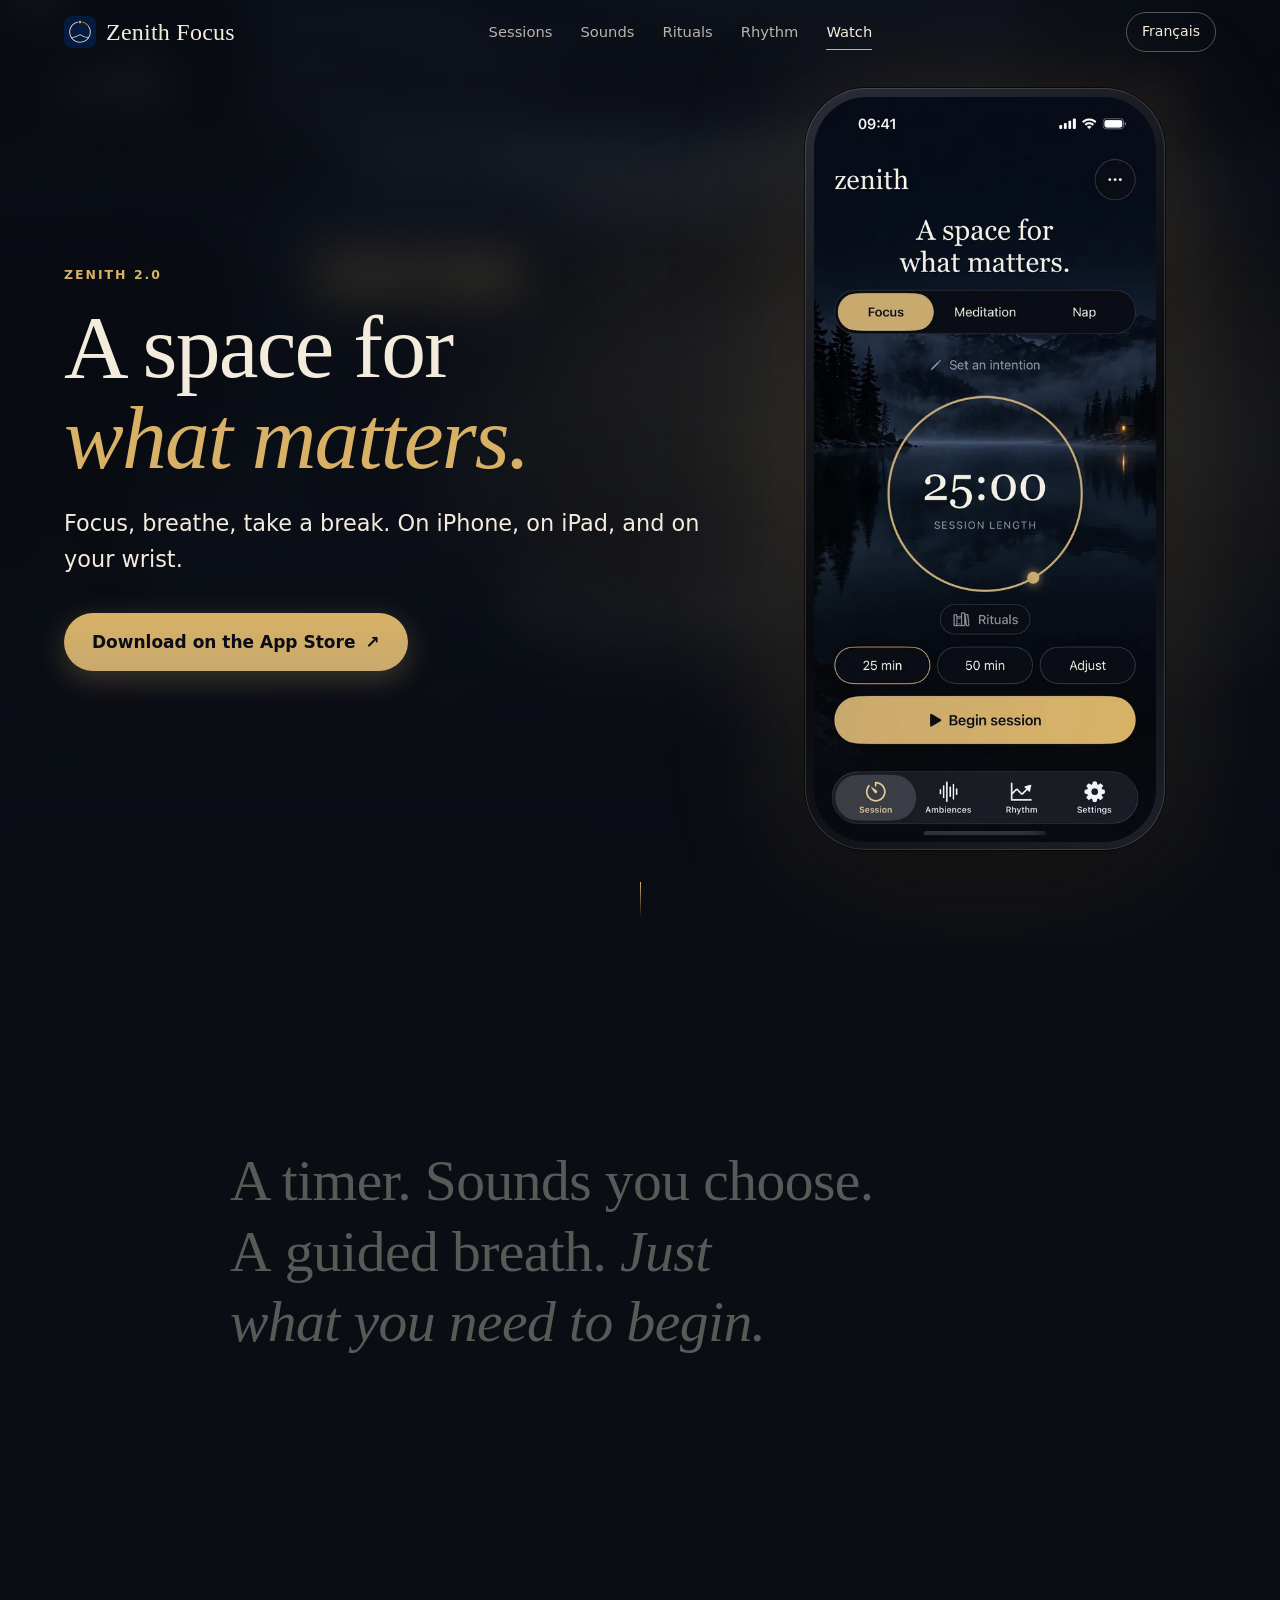
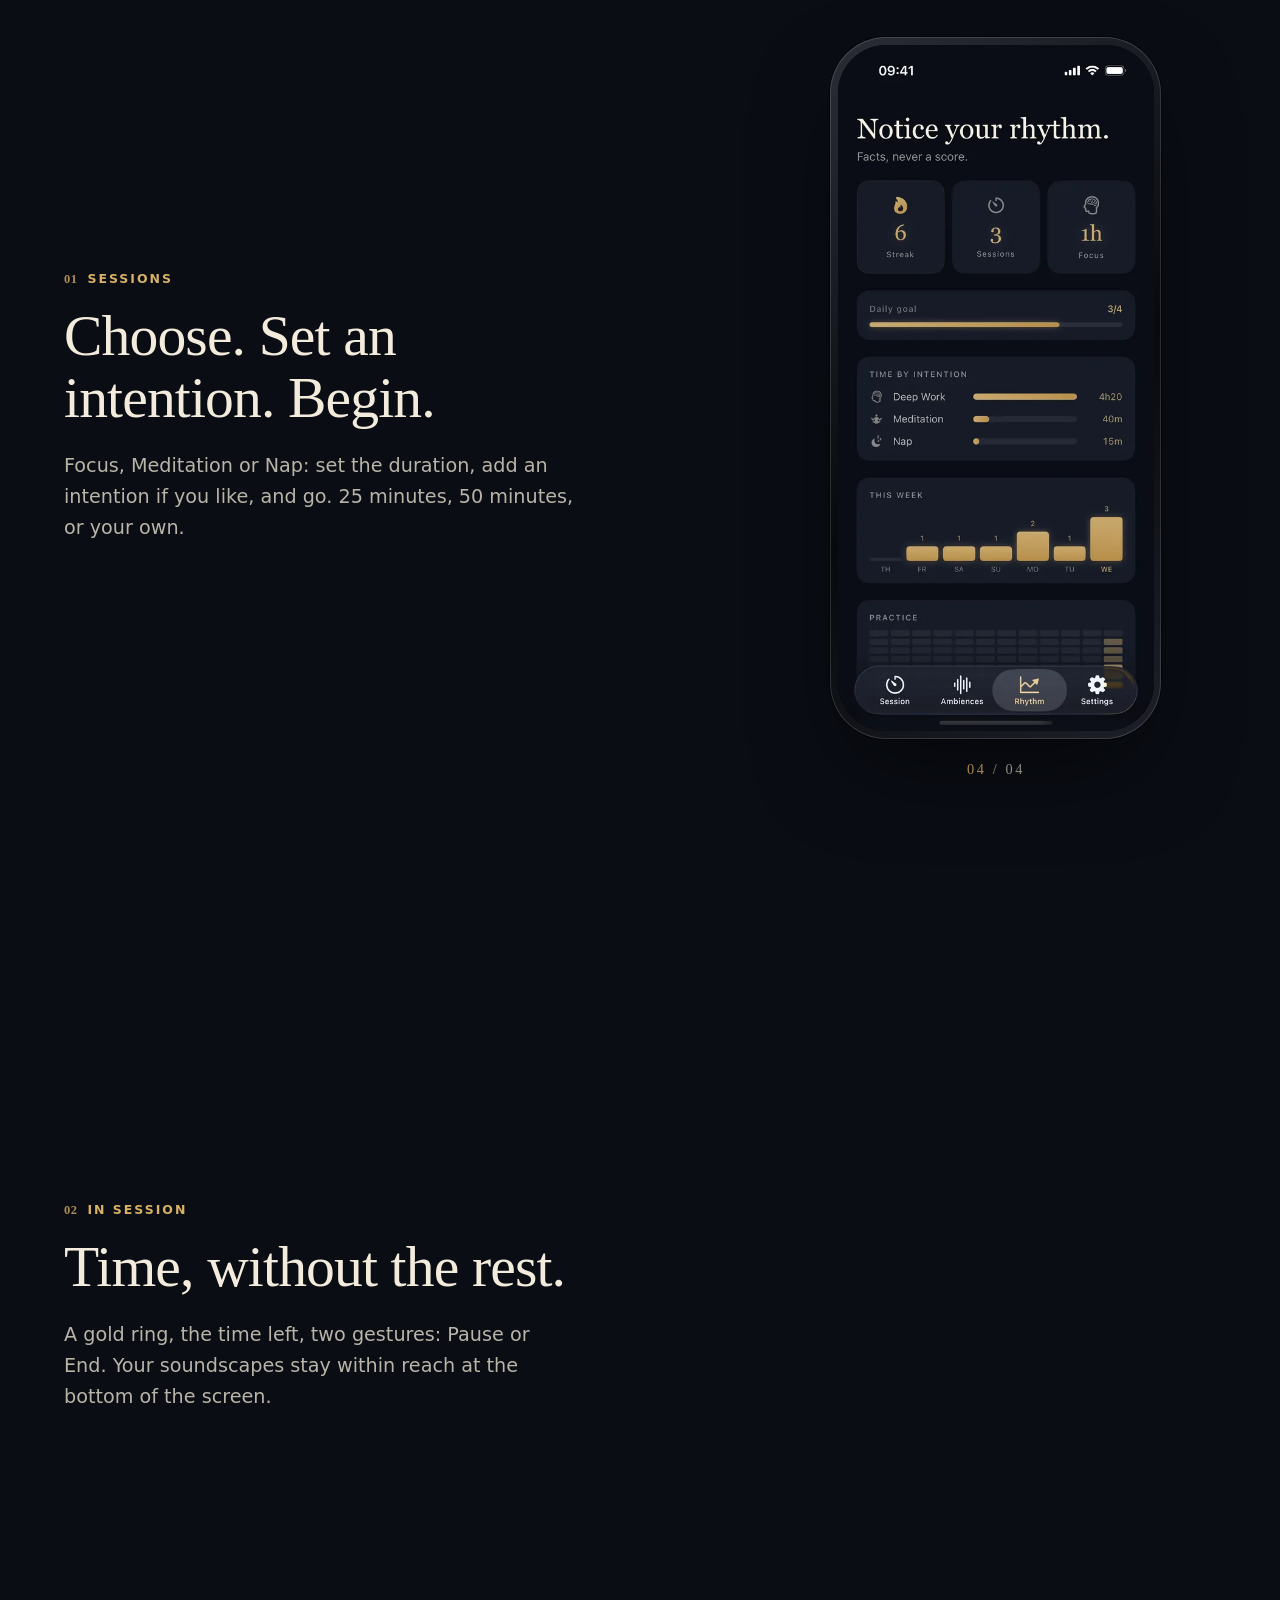
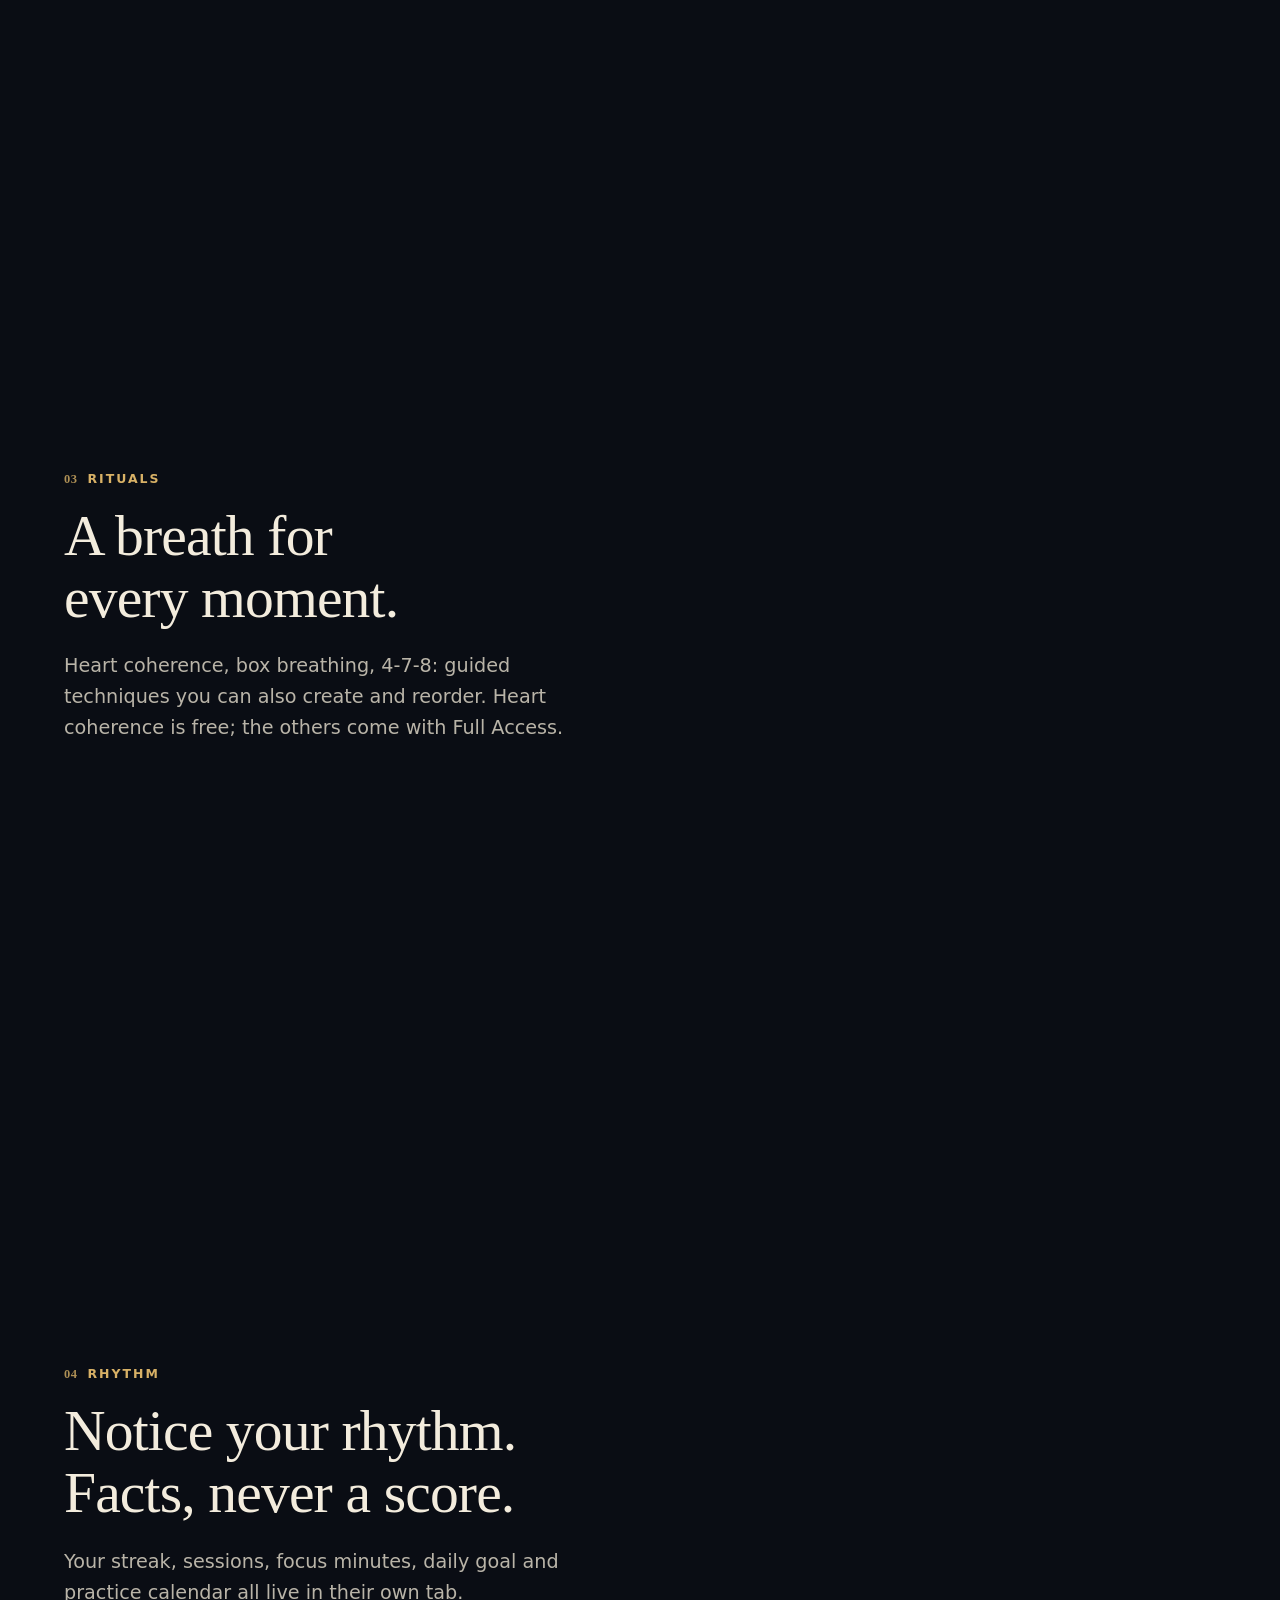
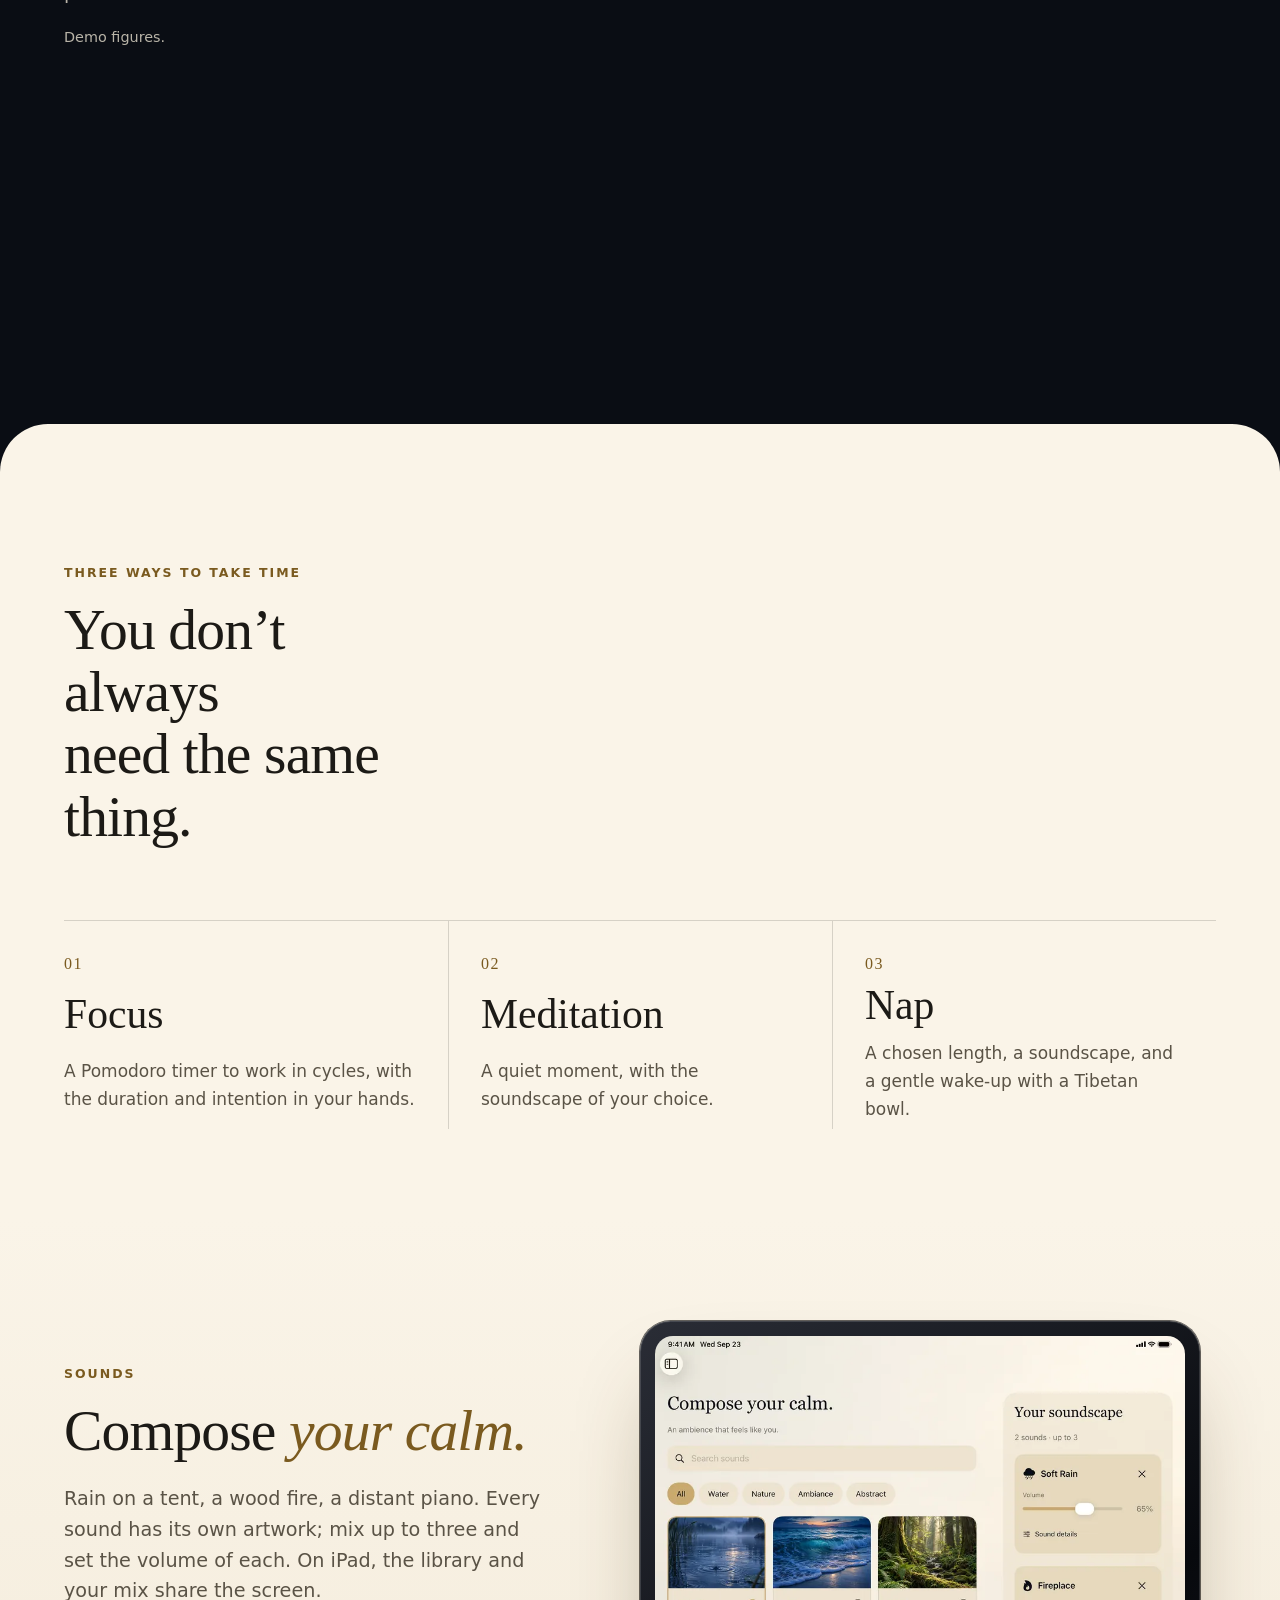
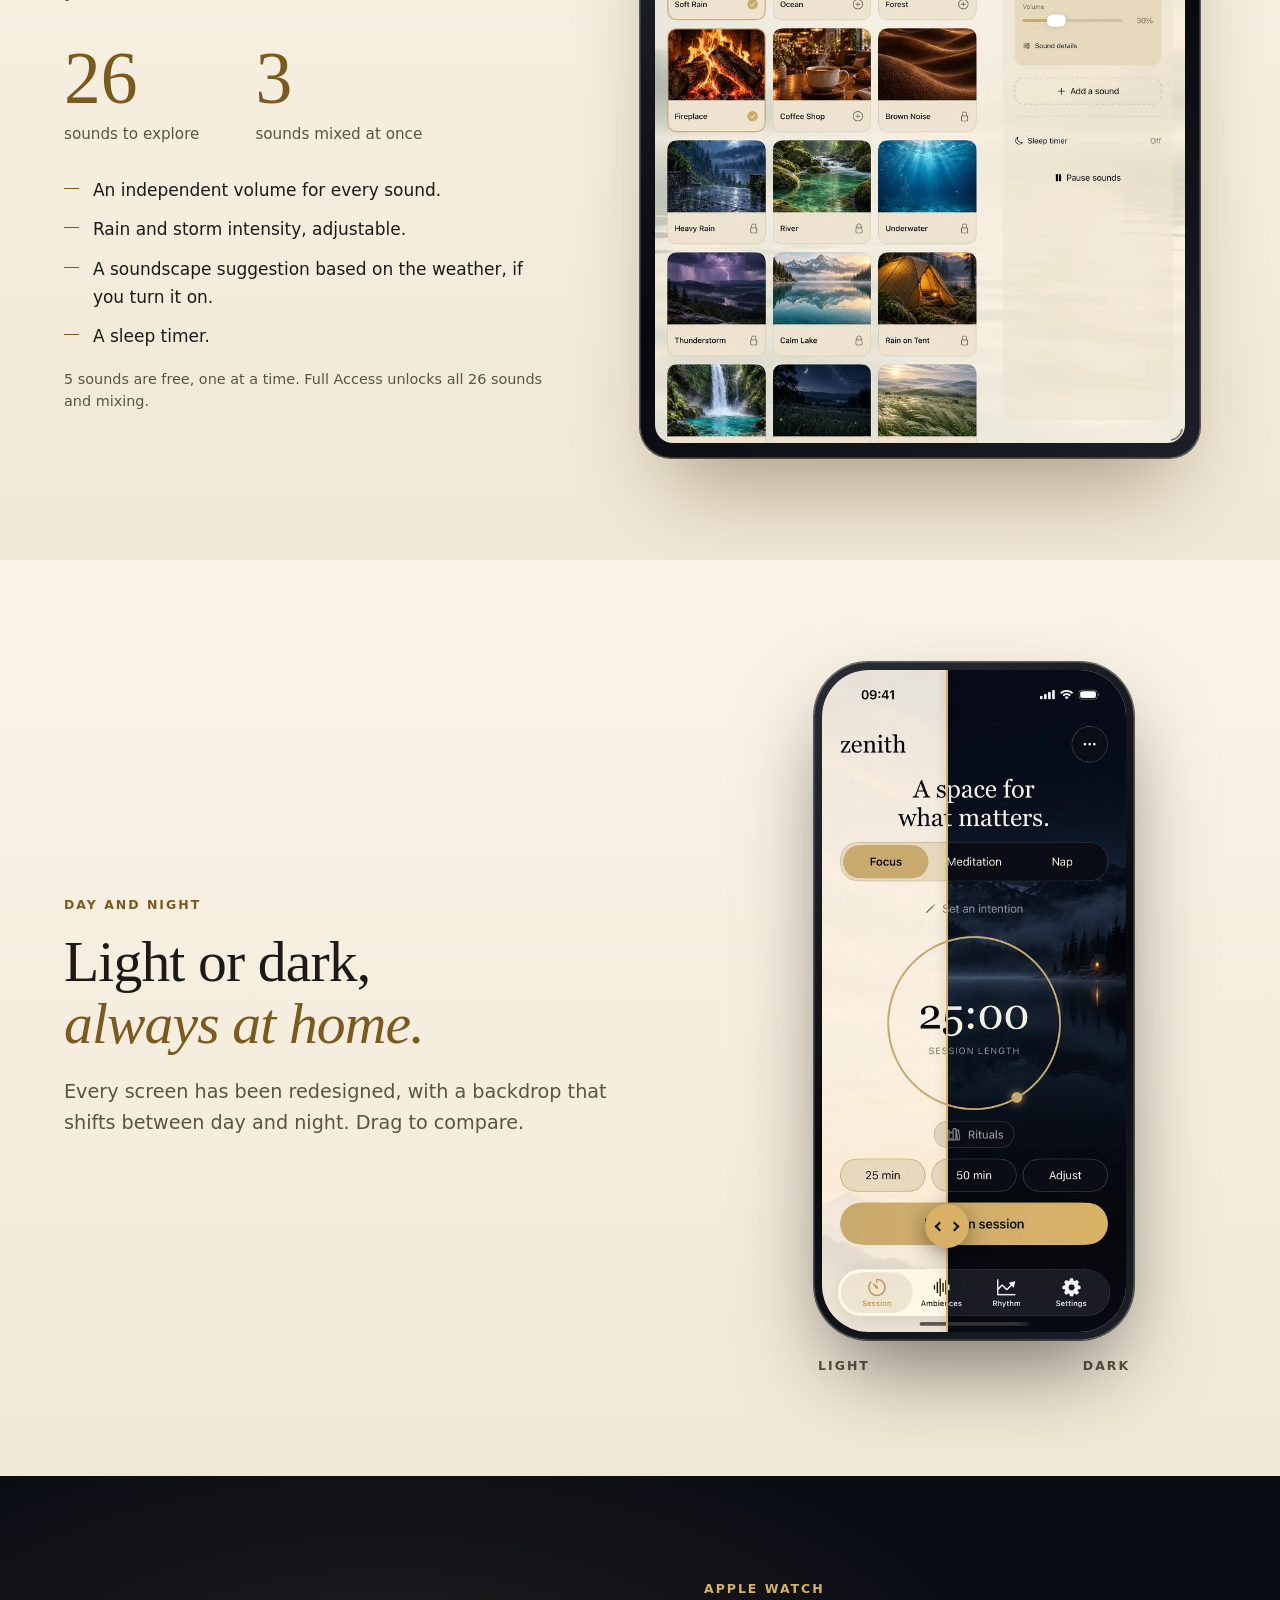
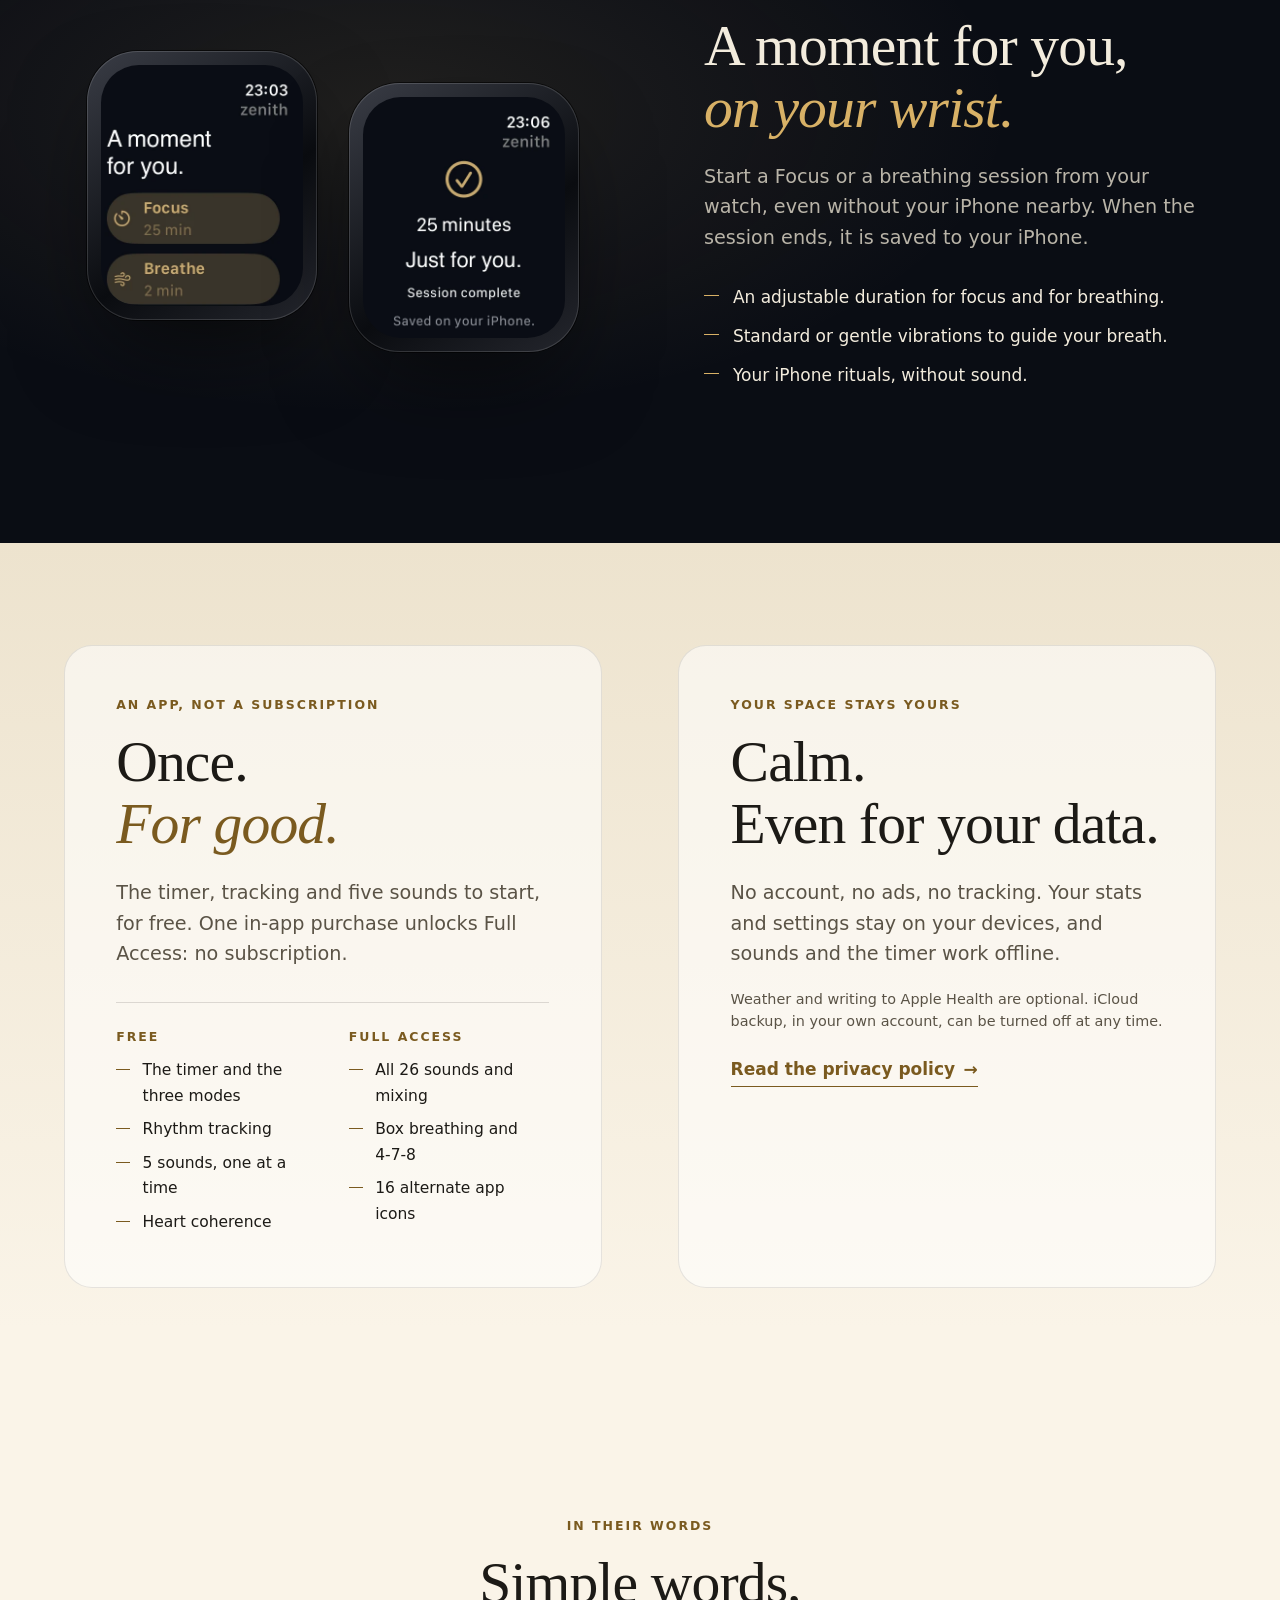
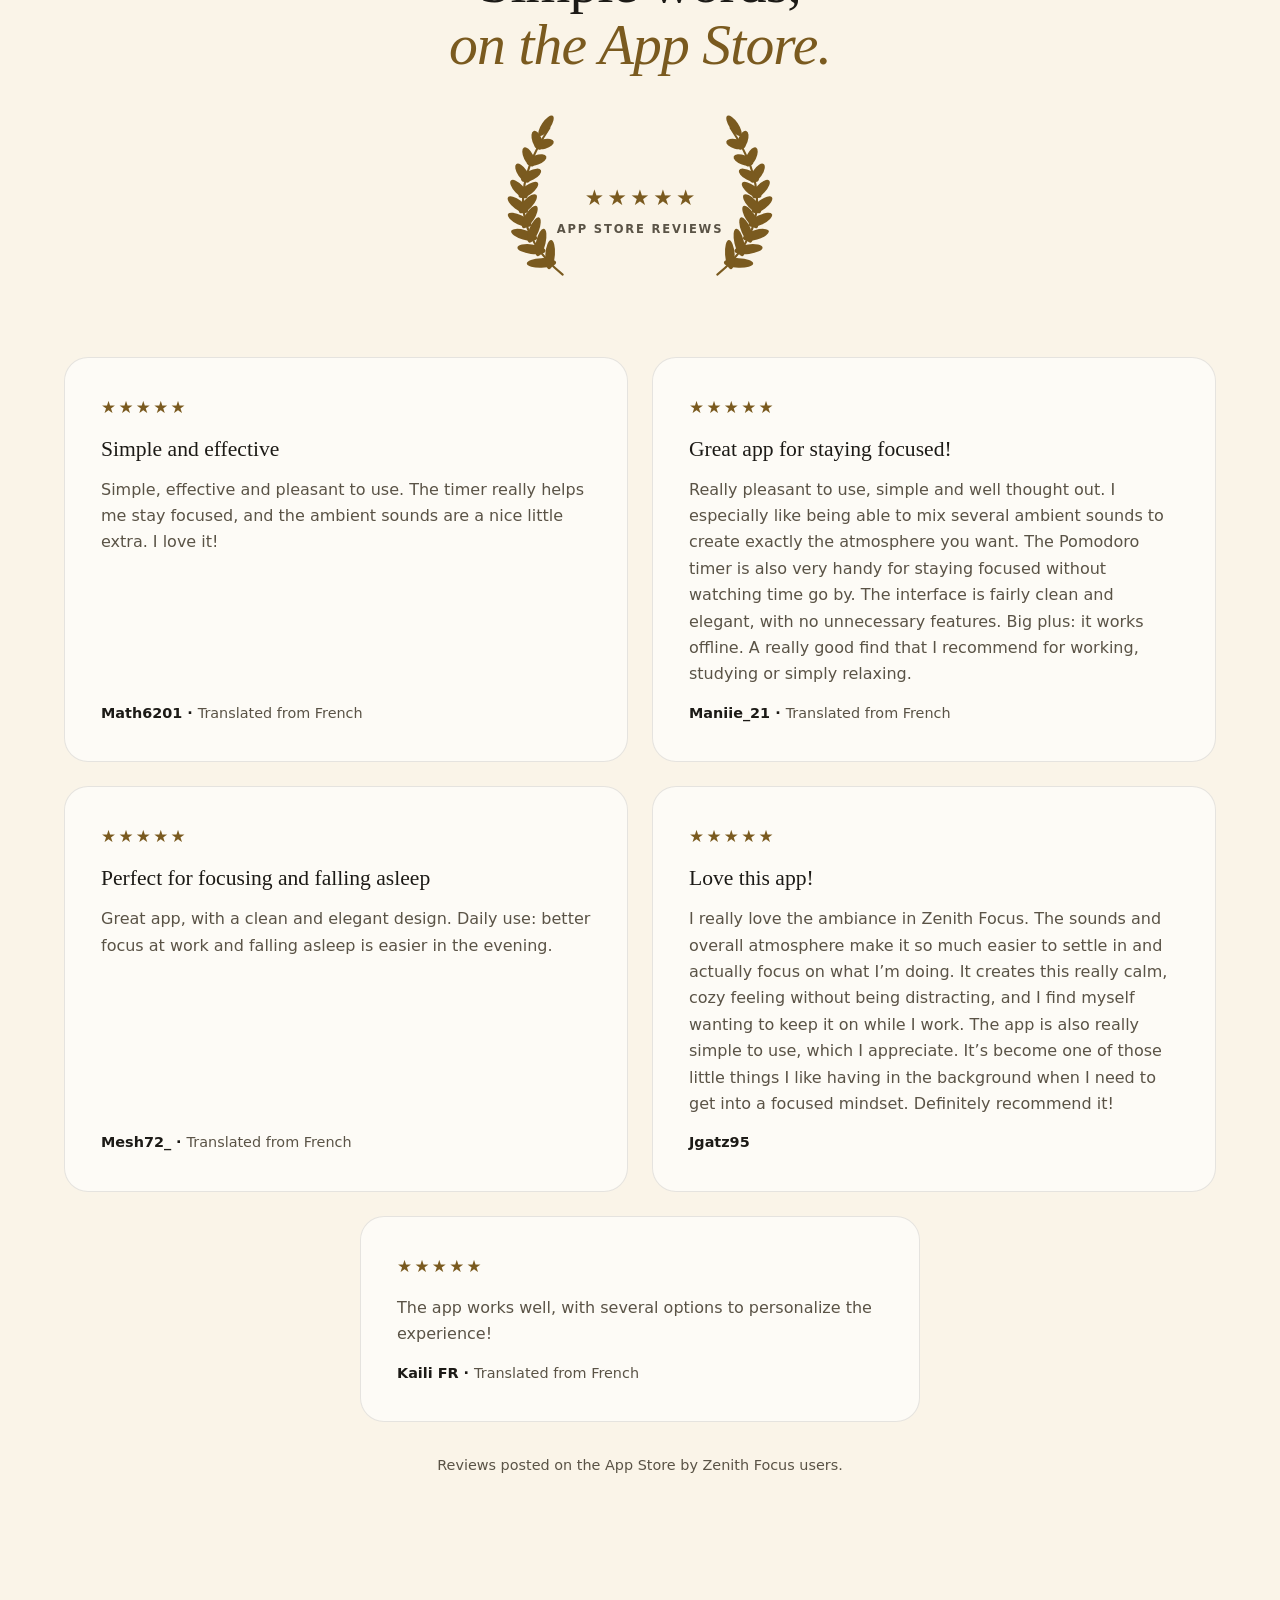
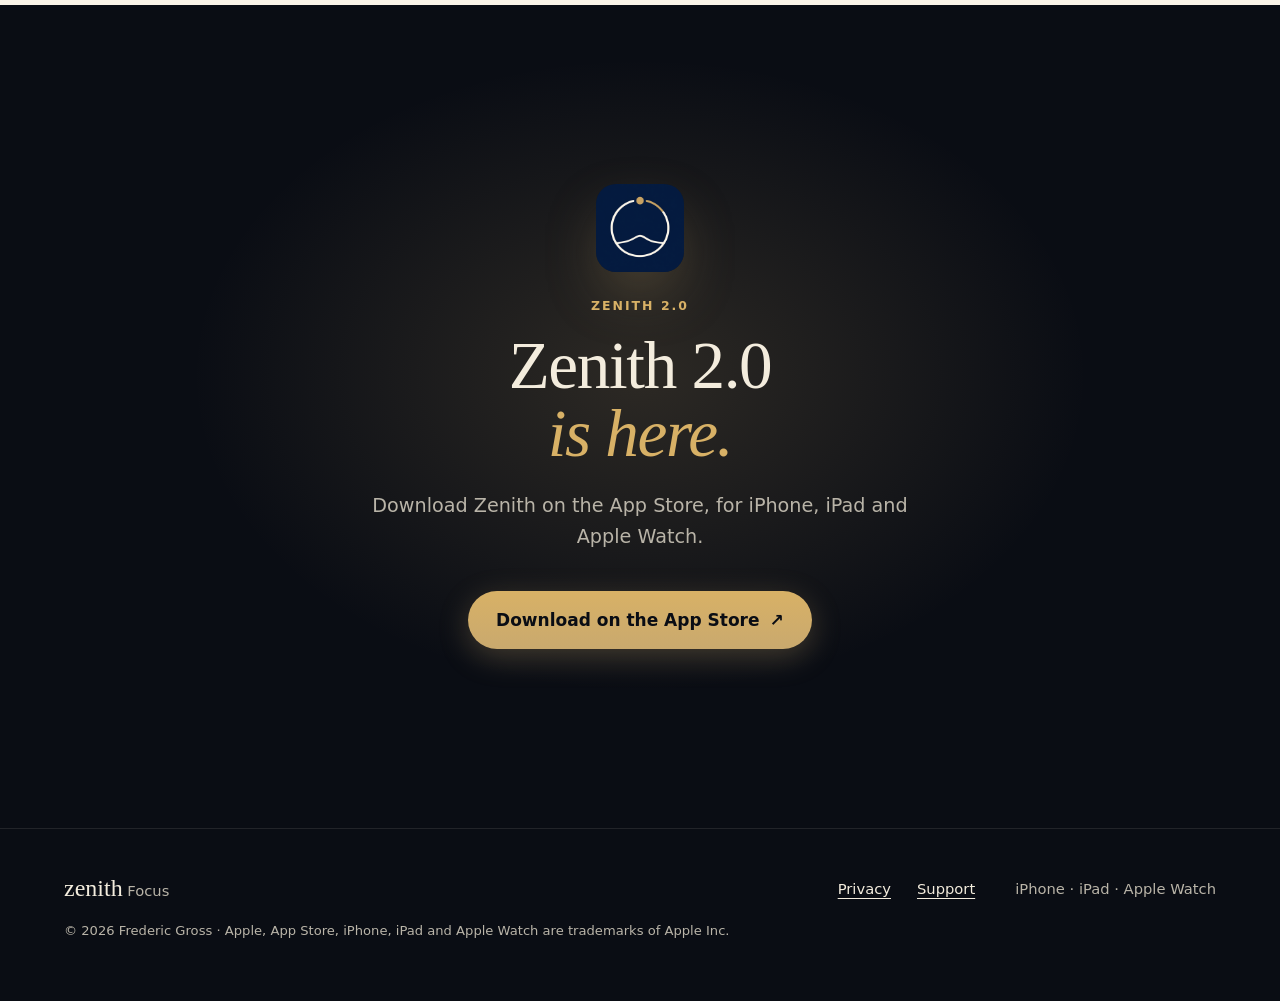
==== commit 7f618d85: "Reviews: full texts, add Kaili's review Co-Authored-By: Claude Sonnet 5.5 <noreply@anthropic.com>" ====
--- a/en/index.html
+++ b/en/index.html
@@ -185,7 +185,7 @@
       <h2 class="h2">Simple words,<br><em>on the App Store.</em></h2>
       <div class="award" role="img" aria-label="5 out of 5 stars — App Store reviews"><svg class="laurel" viewBox="0 0 240 130" aria-hidden="true" focusable="false"><g><path d="M62 122 Q8 78 52 12" fill="none" stroke="currentColor" stroke-width="1.6" stroke-linecap="round"/><g fill="currentColor"><ellipse cx="46.1" cy="113.2" rx="11.0" ry="3.6" transform="rotate(-182 46.1 113.2)"/><ellipse cx="52.6" cy="106.9" rx="11.0" ry="3.6" transform="rotate(-86 52.6 106.9)"/><ellipse cx="38.6" cy="102.9" rx="10.6" ry="3.6" transform="rotate(-173 38.6 102.9)"/><ellipse cx="45.6" cy="97.9" rx="10.6" ry="3.6" transform="rotate(-77 45.6 97.9)"/><ellipse cx="33.1" cy="92.1" rx="10.1" ry="3.6" transform="rotate(-164 33.1 92.1)"/><ellipse cx="40.5" cy="88.5" rx="10.1" ry="3.6" transform="rotate(-68 40.5 88.5)"/><ellipse cx="29.7" cy="80.9" rx="9.7" ry="3.6" transform="rotate(-154 29.7 80.9)"/><ellipse cx="37.3" cy="78.8" rx="9.7" ry="3.6" transform="rotate(-58 37.3 78.8)"/><ellipse cx="28.4" cy="69.5" rx="9.2" ry="3.6" transform="rotate(-143 28.4 69.5)"/><ellipse cx="35.9" cy="68.8" rx="9.2" ry="3.6" transform="rotate(-47 35.9 68.8)"/><ellipse cx="29.2" cy="57.8" rx="8.8" ry="3.6" transform="rotate(-133 29.2 57.8)"/><ellipse cx="36.3" cy="58.4" rx="8.8" ry="3.6" transform="rotate(-37 36.3 58.4)"/><ellipse cx="31.9" cy="45.8" rx="8.3" ry="3.6" transform="rotate(-124 31.9 45.8)"/><ellipse cx="38.4" cy="47.5" rx="8.3" ry="3.6" transform="rotate(-28 38.4 47.5)"/><ellipse cx="36.4" cy="33.7" rx="7.8" ry="3.6" transform="rotate(-116 36.4 33.7)"/><ellipse cx="42.4" cy="36.0" rx="7.8" ry="3.6" transform="rotate(-20 42.4 36.0)"/><ellipse cx="42.8" cy="21.2" rx="7.4" ry="3.6" transform="rotate(-110 42.8 21.2)"/><ellipse cx="48.1" cy="24.0" rx="7.4" ry="3.6" transform="rotate(-14 48.1 24.0)"/><ellipse cx="52.0" cy="9.0" rx="9" ry="3.4" transform="rotate(-56 52.0 12.0)"/></g></g><g transform="translate(240 0) scale(-1 1)"><path d="M62 122 Q8 78 52 12" fill="none" stroke="currentColor" stroke-width="1.6" stroke-linecap="round"/><g fill="currentColor"><ellipse cx="46.1" cy="113.2" rx="11.0" ry="3.6" transform="rotate(-182 46.1 113.2)"/><ellipse cx="52.6" cy="106.9" rx="11.0" ry="3.6" transform="rotate(-86 52.6 106.9)"/><ellipse cx="38.6" cy="102.9" rx="10.6" ry="3.6" transform="rotate(-173 38.6 102.9)"/><ellipse cx="45.6" cy="97.9" rx="10.6" ry="3.6" transform="rotate(-77 45.6 97.9)"/><ellipse cx="33.1" cy="92.1" rx="10.1" ry="3.6" transform="rotate(-164 33.1 92.1)"/><ellipse cx="40.5" cy="88.5" rx="10.1" ry="3.6" transform="rotate(-68 40.5 88.5)"/><ellipse cx="29.7" cy="80.9" rx="9.7" ry="3.6" transform="rotate(-154 29.7 80.9)"/><ellipse cx="37.3" cy="78.8" rx="9.7" ry="3.6" transform="rotate(-58 37.3 78.8)"/><ellipse cx="28.4" cy="69.5" rx="9.2" ry="3.6" transform="rotate(-143 28.4 69.5)"/><ellipse cx="35.9" cy="68.8" rx="9.2" ry="3.6" transform="rotate(-47 35.9 68.8)"/><ellipse cx="29.2" cy="57.8" rx="8.8" ry="3.6" transform="rotate(-133 29.2 57.8)"/><ellipse cx="36.3" cy="58.4" rx="8.8" ry="3.6" transform="rotate(-37 36.3 58.4)"/><ellipse cx="31.9" cy="45.8" rx="8.3" ry="3.6" transform="rotate(-124 31.9 45.8)"/><ellipse cx="38.4" cy="47.5" rx="8.3" ry="3.6" transform="rotate(-28 38.4 47.5)"/><ellipse cx="36.4" cy="33.7" rx="7.8" ry="3.6" transform="rotate(-116 36.4 33.7)"/><ellipse cx="42.4" cy="36.0" rx="7.8" ry="3.6" transform="rotate(-20 42.4 36.0)"/><ellipse cx="42.8" cy="21.2" rx="7.4" ry="3.6" transform="rotate(-110 42.8 21.2)"/><ellipse cx="48.1" cy="24.0" rx="7.4" ry="3.6" transform="rotate(-14 48.1 24.0)"/><ellipse cx="52.0" cy="9.0" rx="9" ry="3.4" transform="rotate(-56 52.0 12.0)"/></g></g></svg><div class="award__core" aria-hidden="true"><span class="award__stars">★★★★★</span><span class="award__label">App Store reviews</span></div></div>
     </div>
-    <div class="reviews__grid"><figure class="review" data-reveal><p class="stars" role="img" aria-label="5 out of 5 stars"><span aria-hidden="true">★★★★★</span></p><figcaption class="review__title">Simple and effective</figcaption><blockquote lang="en"><p>Simple, effective and pleasant to use. The timer really helps me stay focused, and the ambient sounds are a nice little extra. I love it!</p></blockquote><p class="review__who">Math6201 · <span class="review__tr">Translated from French</span></p></figure><figure class="review" data-reveal><p class="stars" role="img" aria-label="5 out of 5 stars"><span aria-hidden="true">★★★★★</span></p><figcaption class="review__title">Great app for staying focused!</figcaption><blockquote lang="en"><p>Really pleasant to use, simple and well thought out. I especially like being able to mix several ambient sounds to create exactly the atmosphere you want. The Pomodoro timer is also very handy for staying focused without watching time go by. The interface is fairly clean and elegant, with no unnecessary features…</p></blockquote><p class="review__who">Maniie_21 · <span class="review__tr">Translated from French</span></p></figure><figure class="review" data-reveal><p class="stars" role="img" aria-label="5 out of 5 stars"><span aria-hidden="true">★★★★★</span></p><figcaption class="review__title">Perfect for focusing and falling asleep</figcaption><blockquote lang="en"><p>Great app, with a clean and elegant design. Daily use: better focus at work and falling asleep is easier in the evening.</p></blockquote><p class="review__who">Mesh72_ · <span class="review__tr">Translated from French</span></p></figure><figure class="review" data-reveal><p class="stars" role="img" aria-label="5 out of 5 stars"><span aria-hidden="true">★★★★★</span></p><figcaption class="review__title">Love this app!</figcaption><blockquote lang="en"><p>I really love the ambiance in Zenith Focus. The sounds and overall atmosphere make it so much easier to settle in and actually focus on what I’m doing. It creates this really calm, cozy feeling without being distracting, and I find myself wanting to keep it on while I work. The app is also really simple to use, which I appreciate.</p></blockquote><p class="review__who">Jgatz95</p></figure></div>
+    <div class="reviews__grid"><figure class="review" data-reveal><p class="stars" role="img" aria-label="5 out of 5 stars"><span aria-hidden="true">★★★★★</span></p><figcaption class="review__title">Simple and effective</figcaption><blockquote lang="en"><p>Simple, effective and pleasant to use. The timer really helps me stay focused, and the ambient sounds are a nice little extra. I love it!</p></blockquote><p class="review__who">Math6201 · <span class="review__tr">Translated from French</span></p></figure><figure class="review" data-reveal><p class="stars" role="img" aria-label="5 out of 5 stars"><span aria-hidden="true">★★★★★</span></p><figcaption class="review__title">Great app for staying focused!</figcaption><blockquote lang="en"><p>Really pleasant to use, simple and well thought out. I especially like being able to mix several ambient sounds to create exactly the atmosphere you want. The Pomodoro timer is also very handy for staying focused without watching time go by. The interface is fairly clean and elegant, with no unnecessary features. Big plus: it works offline. A really good find that I recommend for working, studying or simply relaxing.</p></blockquote><p class="review__who">Maniie_21 · <span class="review__tr">Translated from French</span></p></figure><figure class="review" data-reveal><p class="stars" role="img" aria-label="5 out of 5 stars"><span aria-hidden="true">★★★★★</span></p><figcaption class="review__title">Perfect for focusing and falling asleep</figcaption><blockquote lang="en"><p>Great app, with a clean and elegant design. Daily use: better focus at work and falling asleep is easier in the evening.</p></blockquote><p class="review__who">Mesh72_ · <span class="review__tr">Translated from French</span></p></figure><figure class="review" data-reveal><p class="stars" role="img" aria-label="5 out of 5 stars"><span aria-hidden="true">★★★★★</span></p><figcaption class="review__title">Love this app!</figcaption><blockquote lang="en"><p>I really love the ambiance in Zenith Focus. The sounds and overall atmosphere make it so much easier to settle in and actually focus on what I’m doing. It creates this really calm, cozy feeling without being distracting, and I find myself wanting to keep it on while I work. The app is also really simple to use, which I appreciate. It’s become one of those little things I like having in the background when I need to get into a focused mindset. Definitely recommend it!</p></blockquote><p class="review__who">Jgatz95</p></figure><figure class="review" data-reveal><p class="stars" role="img" aria-label="5 out of 5 stars"><span aria-hidden="true">★★★★★</span></p><blockquote lang="en"><p>The app works well, with several options to personalize the experience!</p></blockquote><p class="review__who">Kaili FR · <span class="review__tr">Translated from French</span></p></figure></div>
     <p class="fine reviews__note">Reviews posted on the App Store by Zenith Focus users.</p>
   </div>
 </section>
--- a/assets/site.css
+++ b/assets/site.css
@@ -295,3 +295,4 @@
 .review__tr { font-weight: 400; color: var(--on-cream-2); }
 .reviews__note { text-align: center; margin: 2rem auto 0; }
 @media (min-width: 800px) { .reviews__grid { grid-template-columns: 1fr 1fr; gap: 24px; } }
+@media (min-width: 800px) { .review:last-child:nth-child(odd) { grid-column: 1 / -1; width: min(100%, 560px); justify-self: center; } }
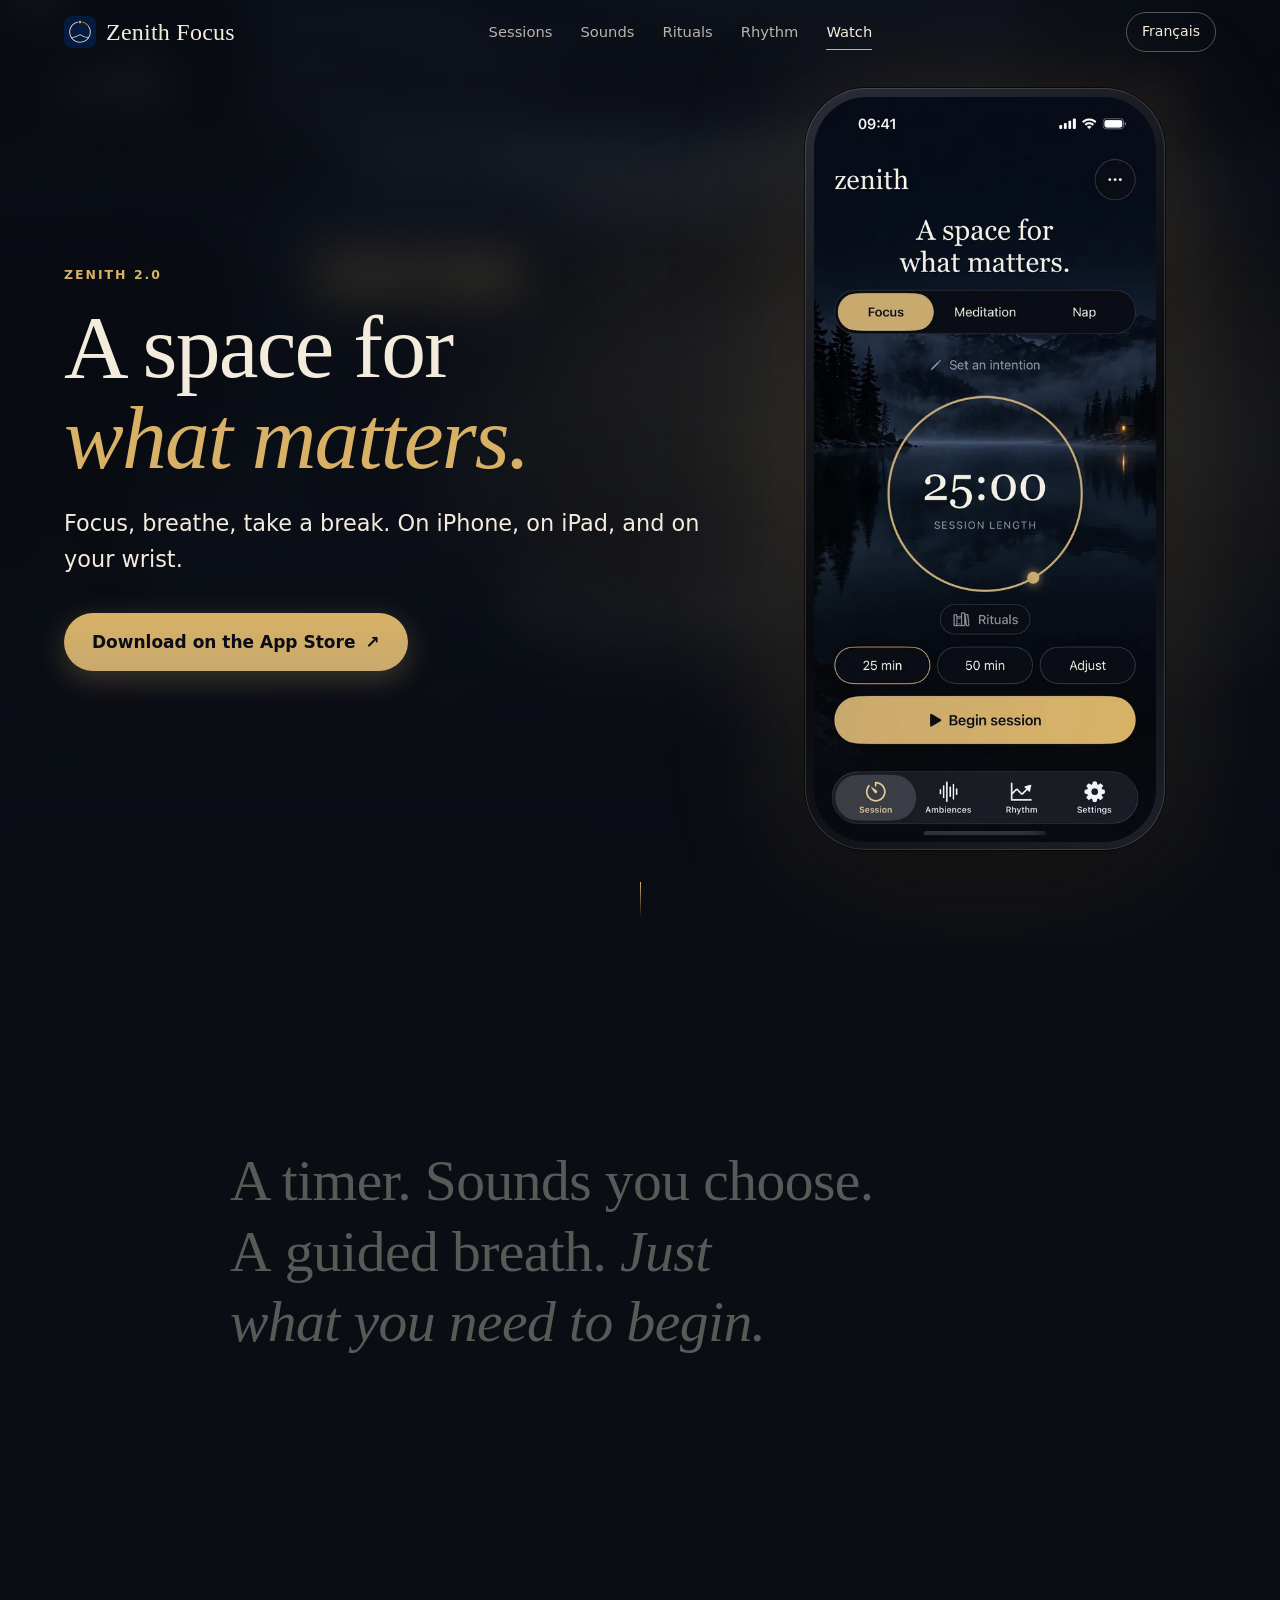
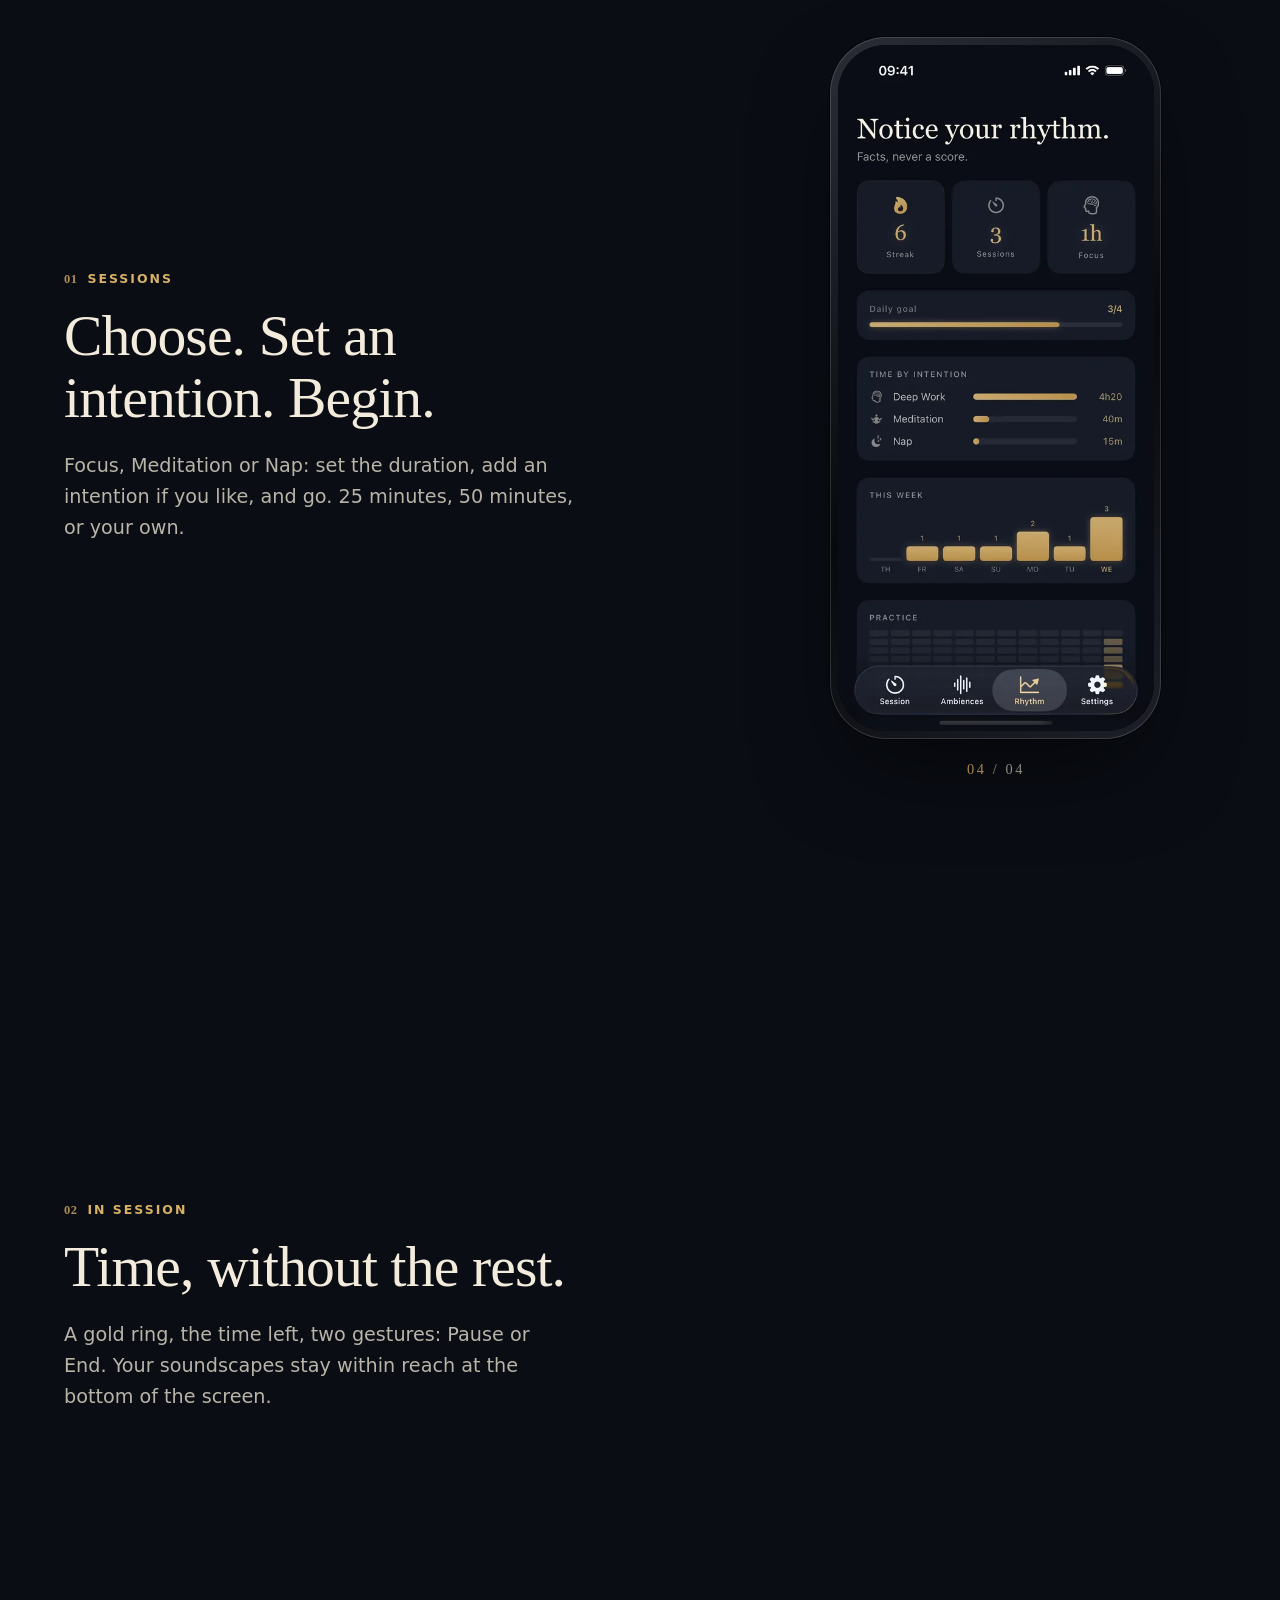
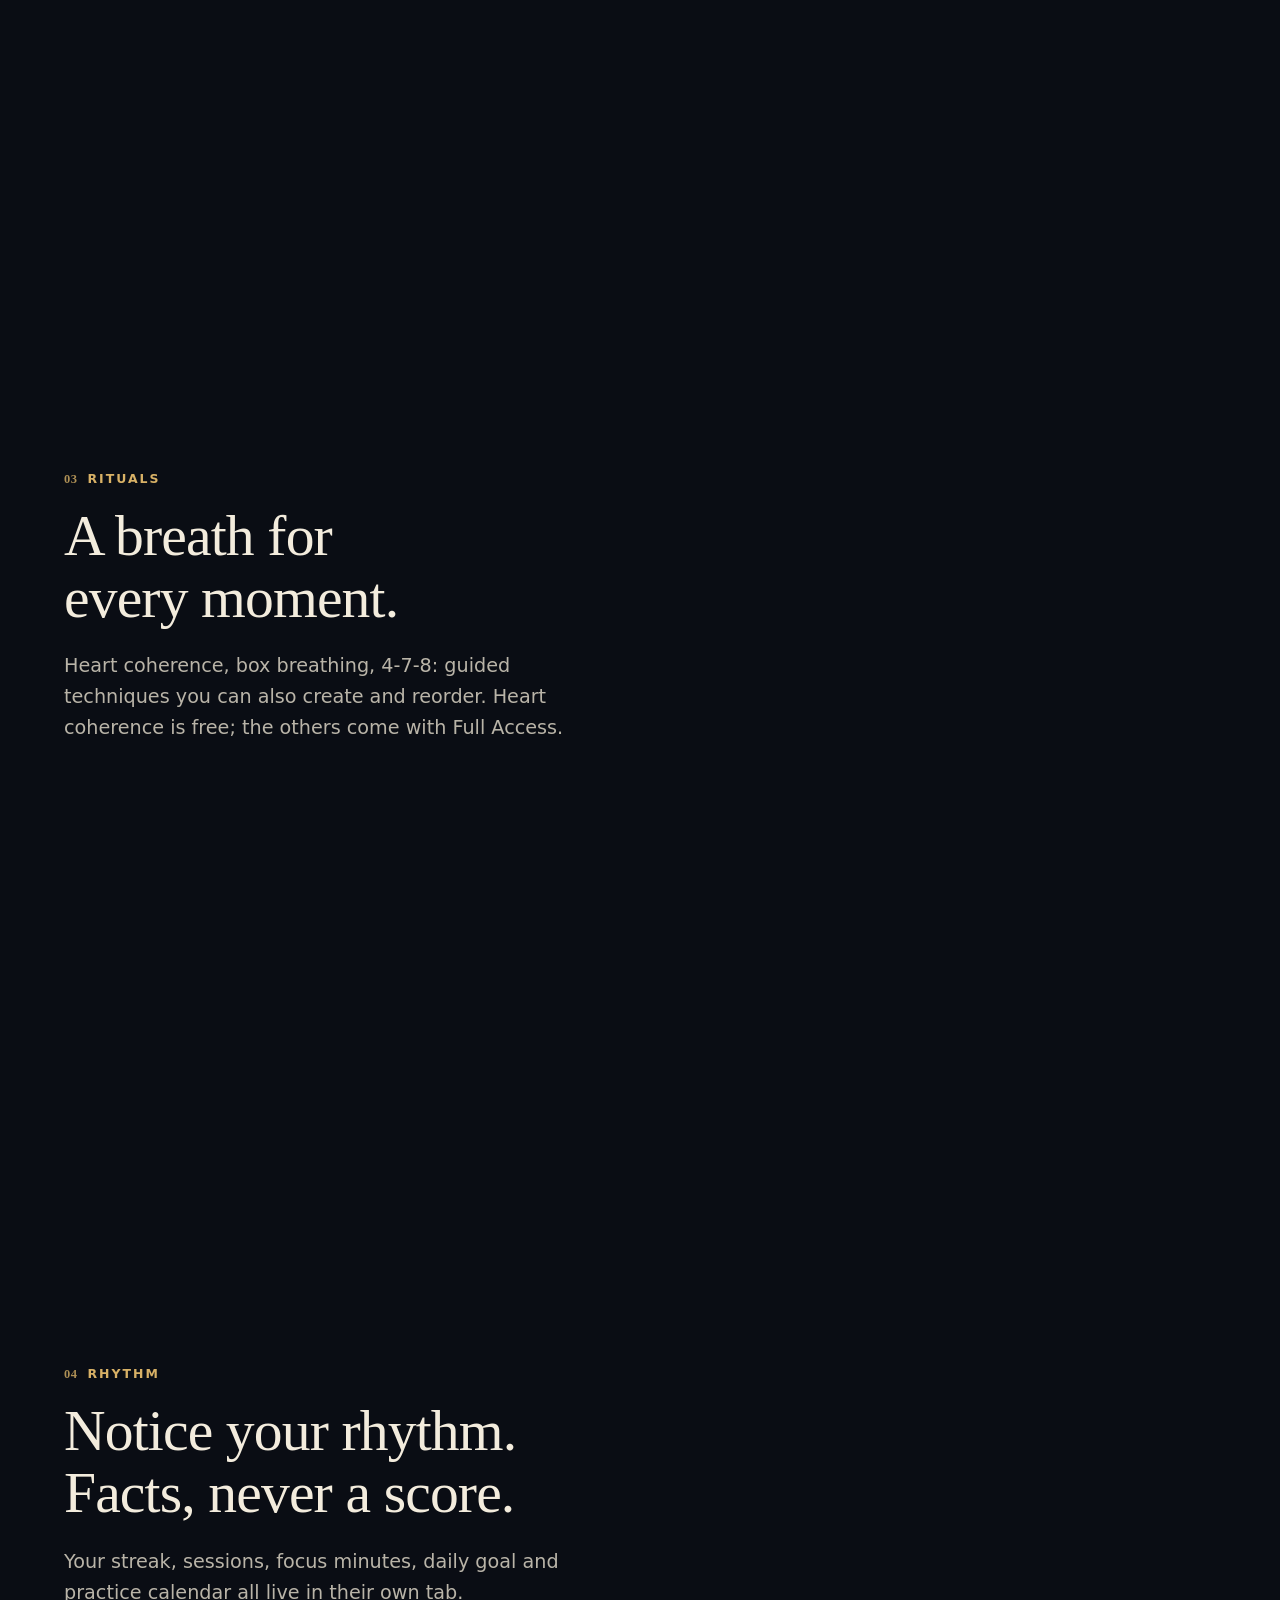
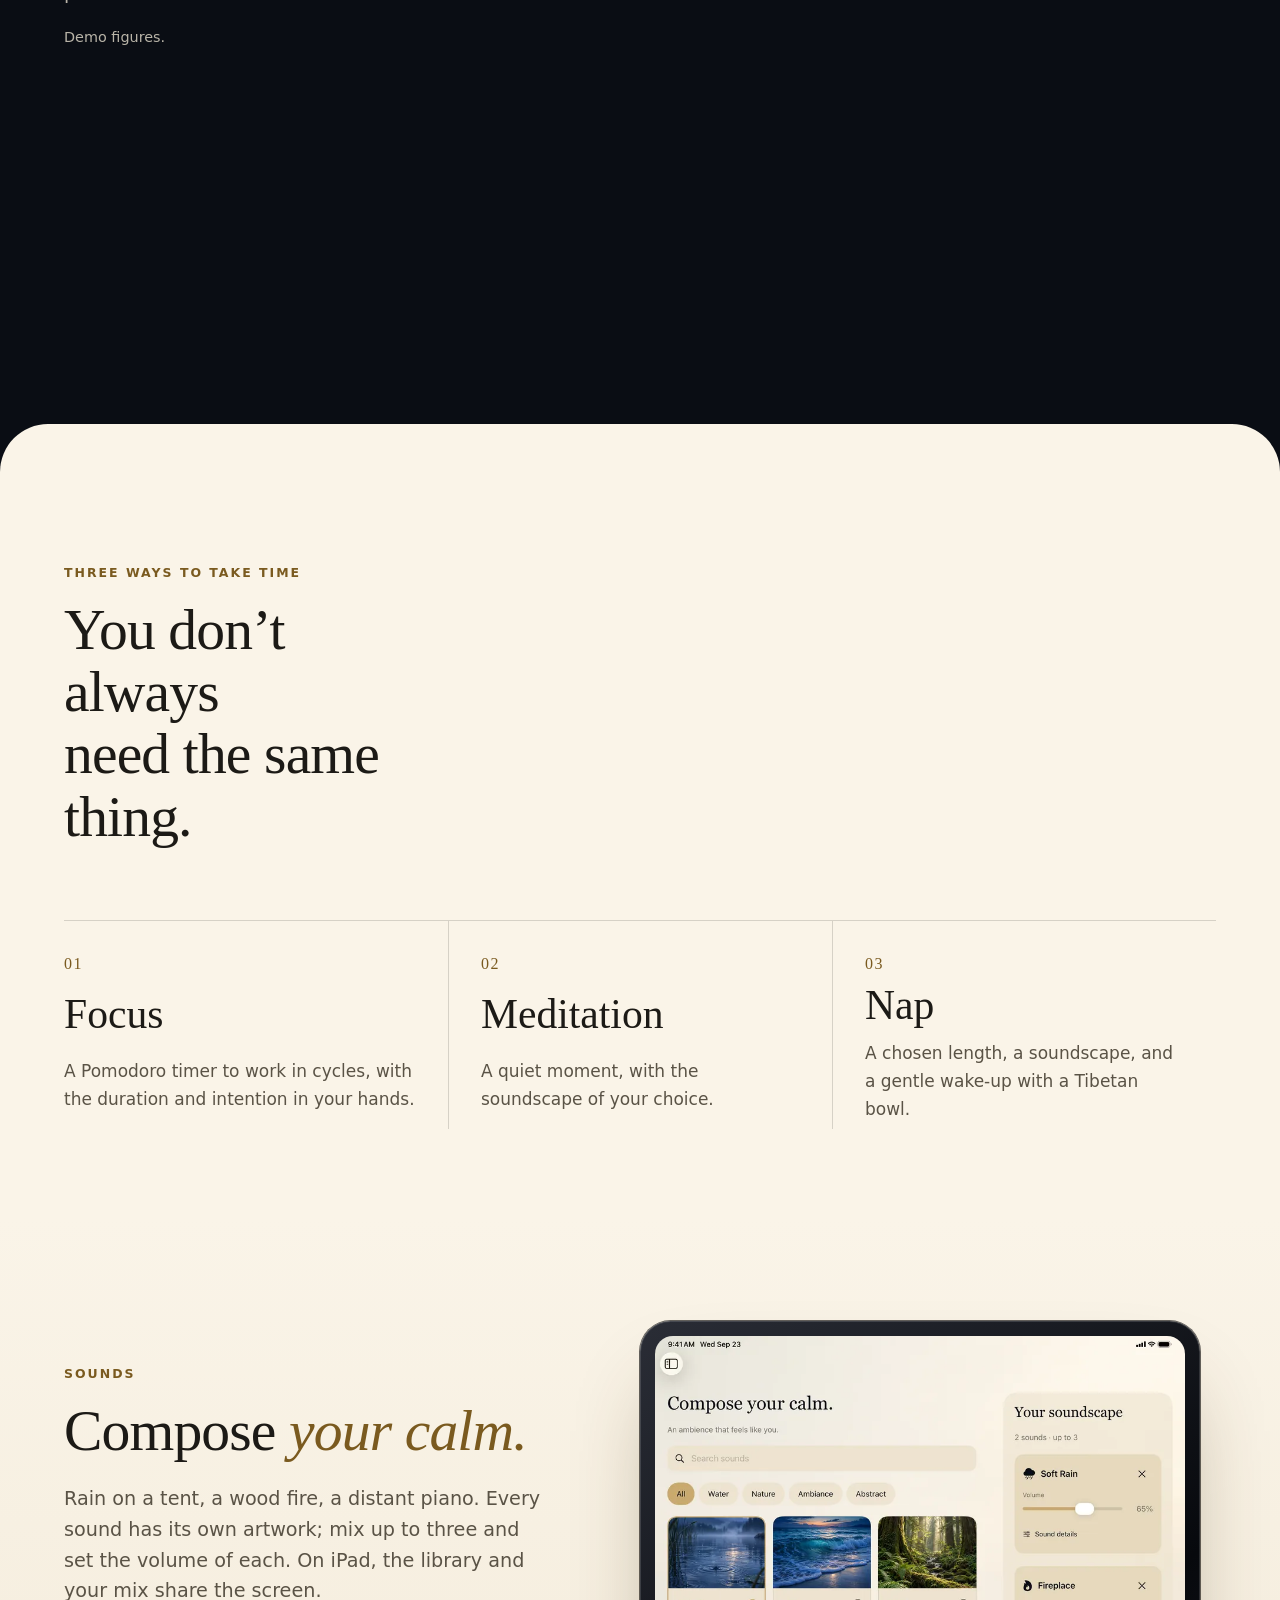
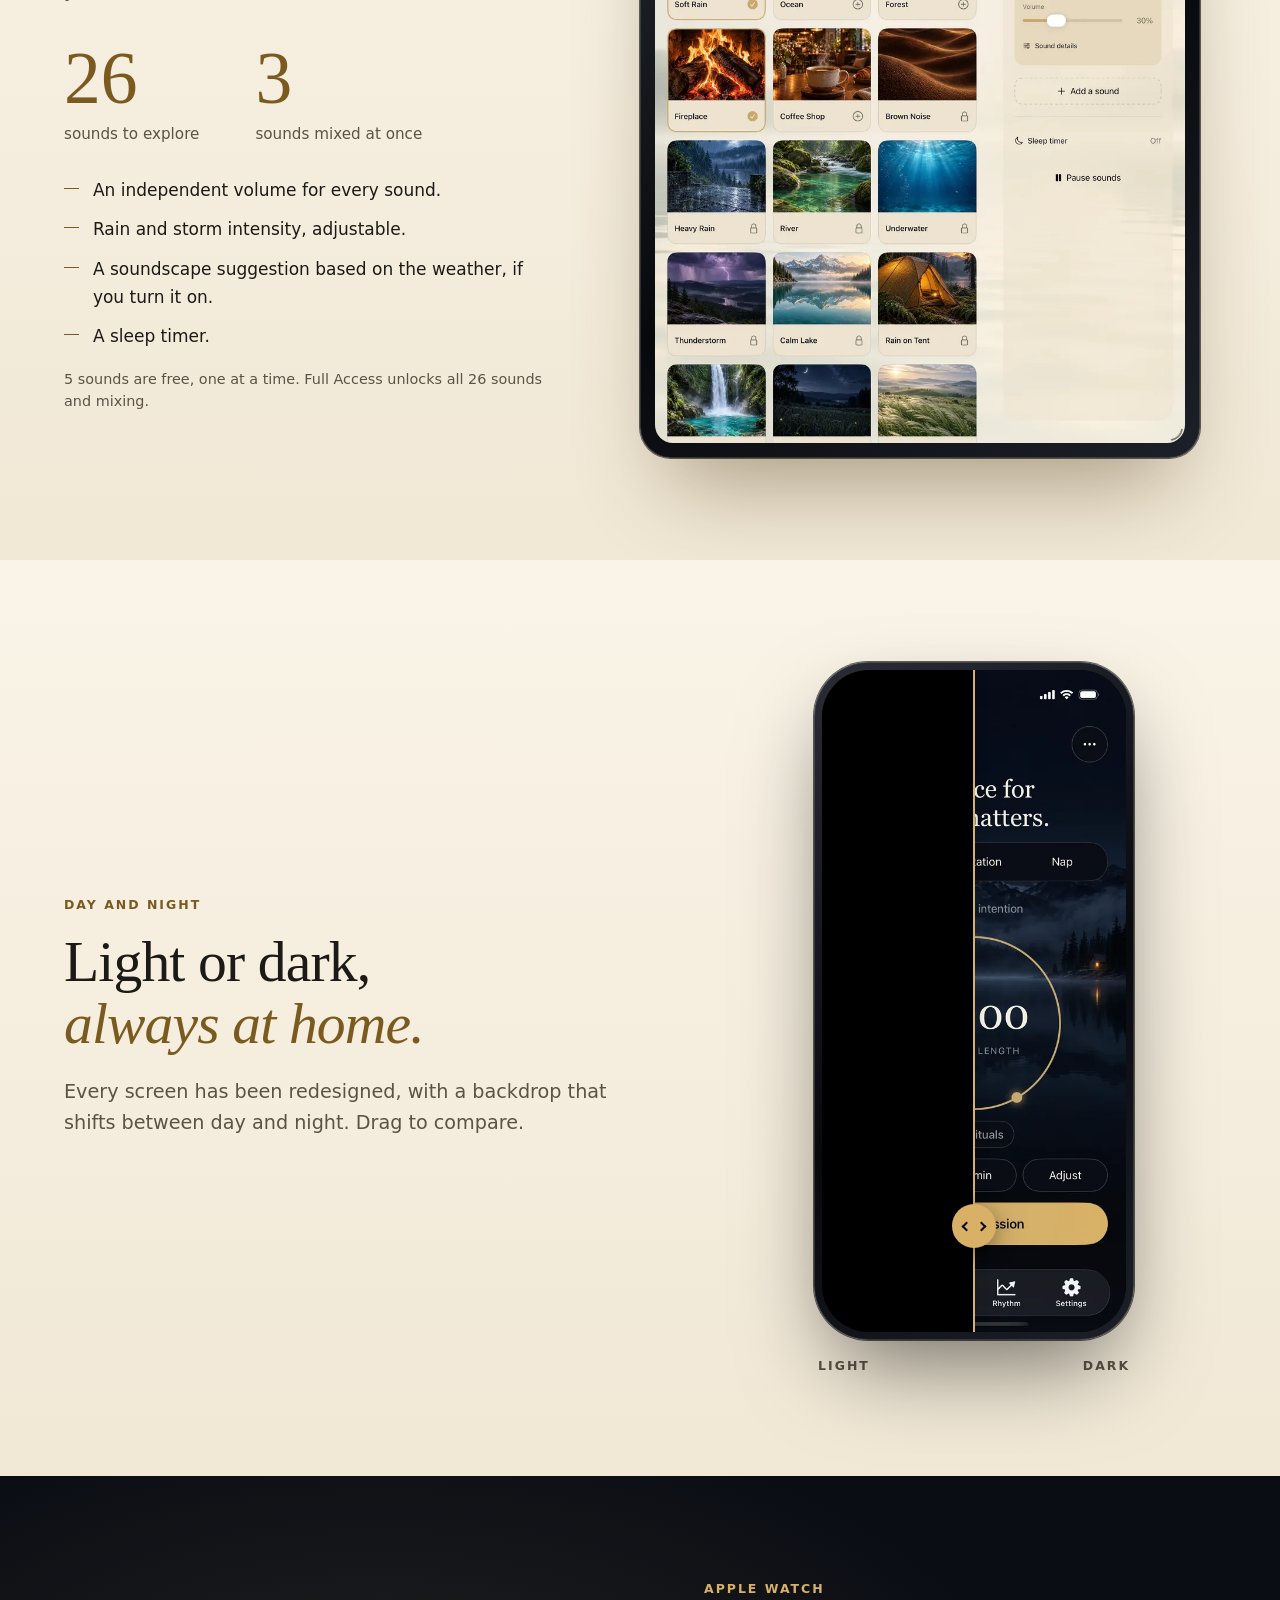
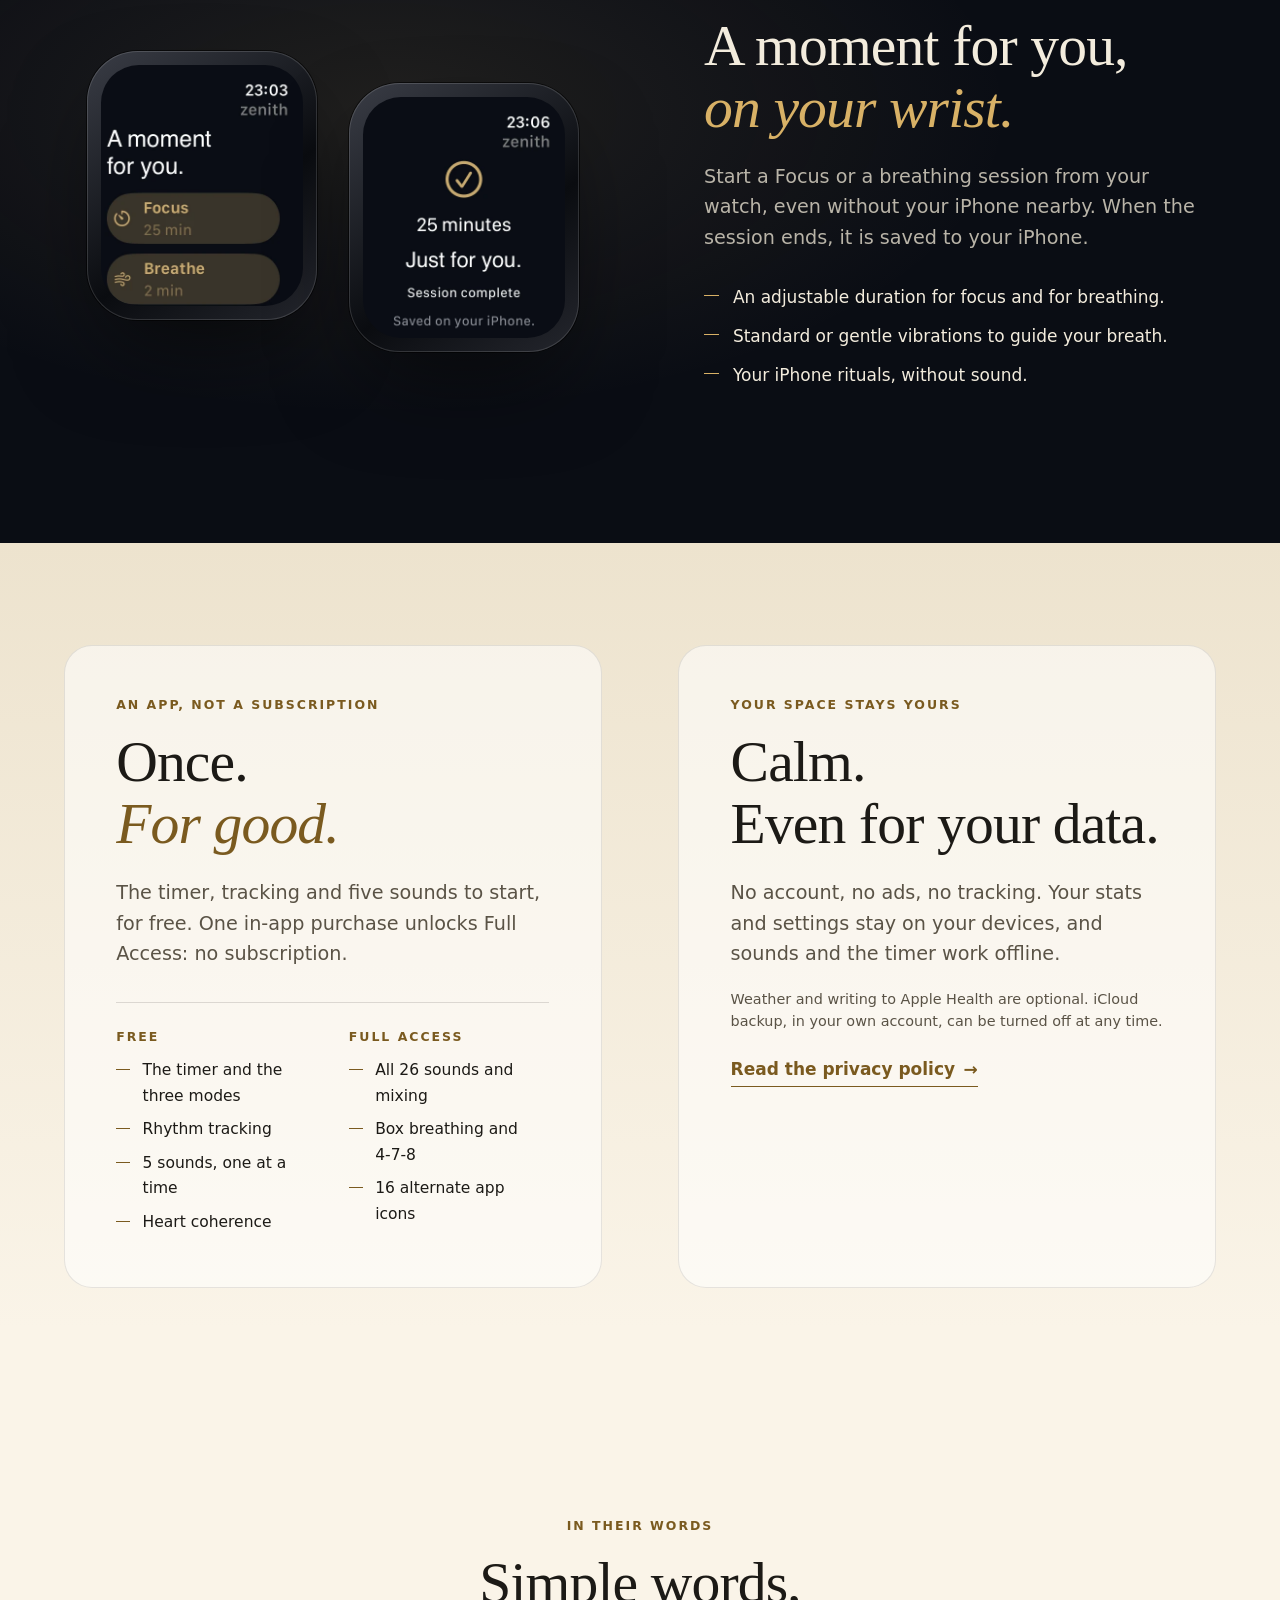
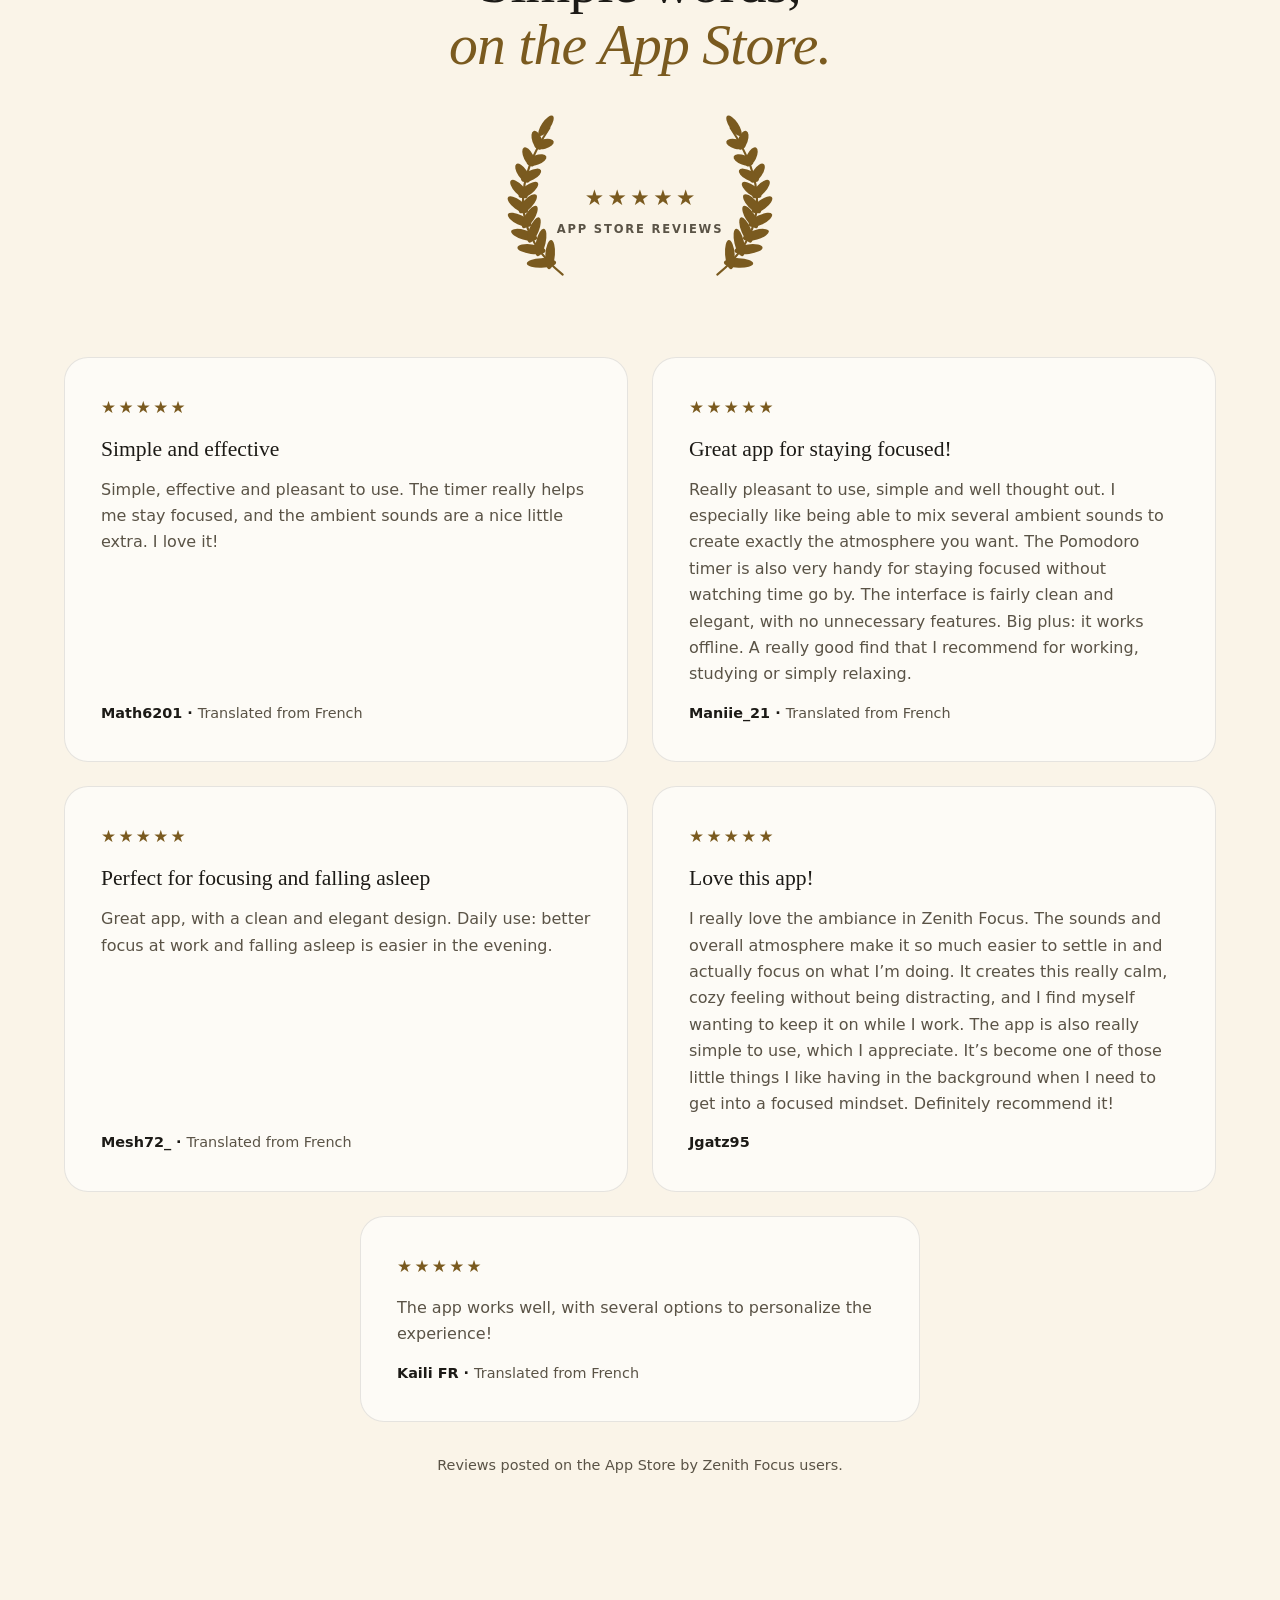
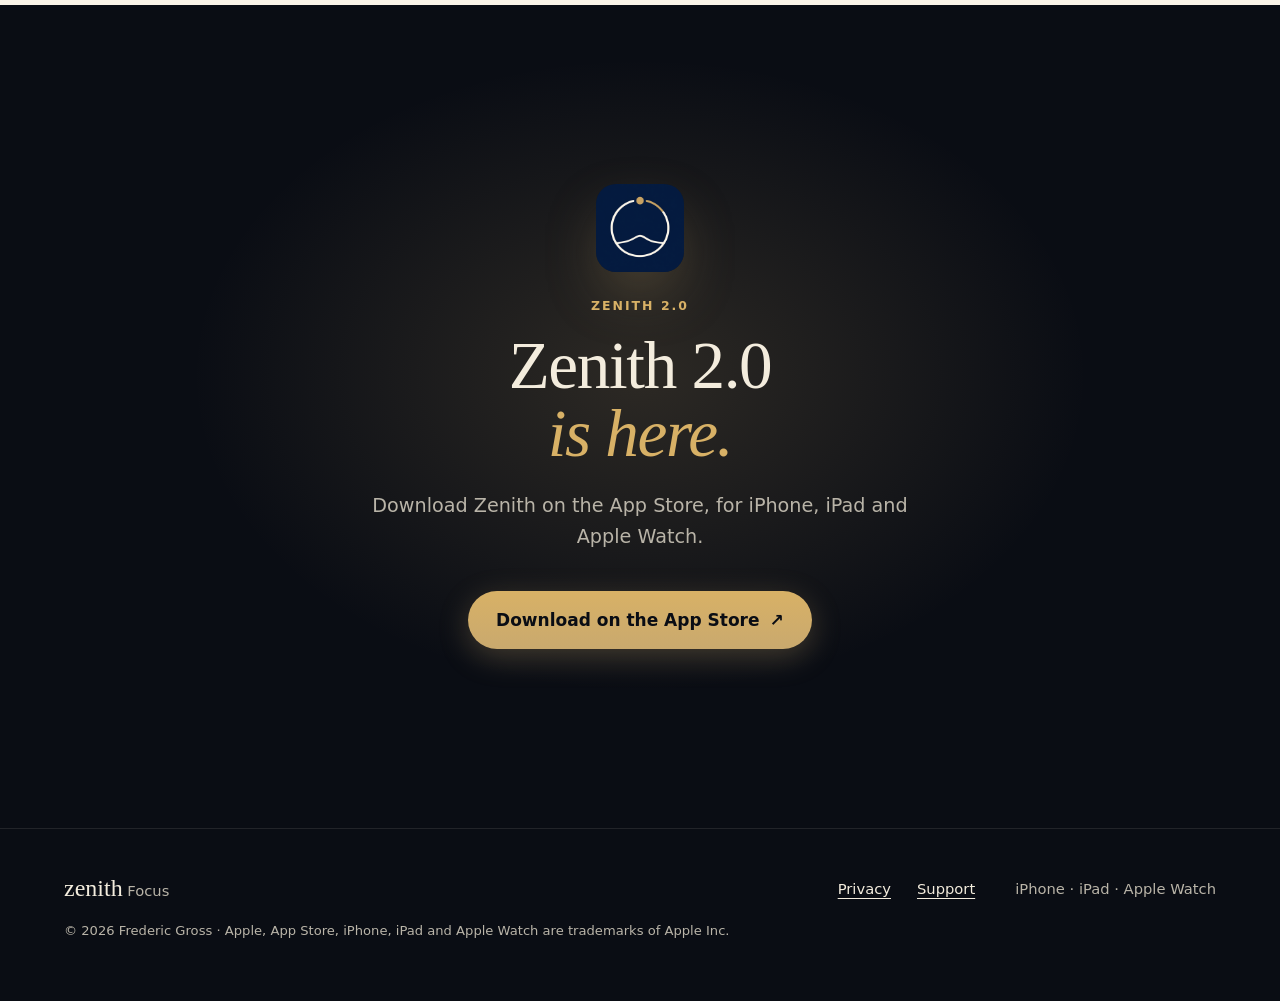
==== commit 003207b2: "Add Cloudflare Web Analytics (cookieless) and document it in the privacy policy Co-Authored-By: Clau" ====
--- a/en/index.html
+++ b/en/index.html
@@ -30,6 +30,7 @@
 <link rel="stylesheet" href="../assets/site.css">
 <script>document.documentElement.className="js"</script>
 <script src="../assets/site.js" defer></script>
+<script type="module" src="https://static.cloudflareinsights.com/beacon.min.js" data-cf-beacon='{"token":"1d8362c545bb4e14b969bdb014492a2b"}'></script>
 <script type="application/ld+json">{"@context":"https://schema.org","@type":"MobileApplication","name":"Zenith Focus","operatingSystem":"iOS, iPadOS, watchOS","applicationCategory":"HealthApplication","description":"Zenith 2.0 brings focus, ambient sounds, guided breathing and rhythm tracking to iPhone, iPad and Apple Watch. Coming soon to the App Store.","inLanguage":"en","author":{"@type":"Person","name":"Frederic Gross"}}</script>
 </head>
 <body>
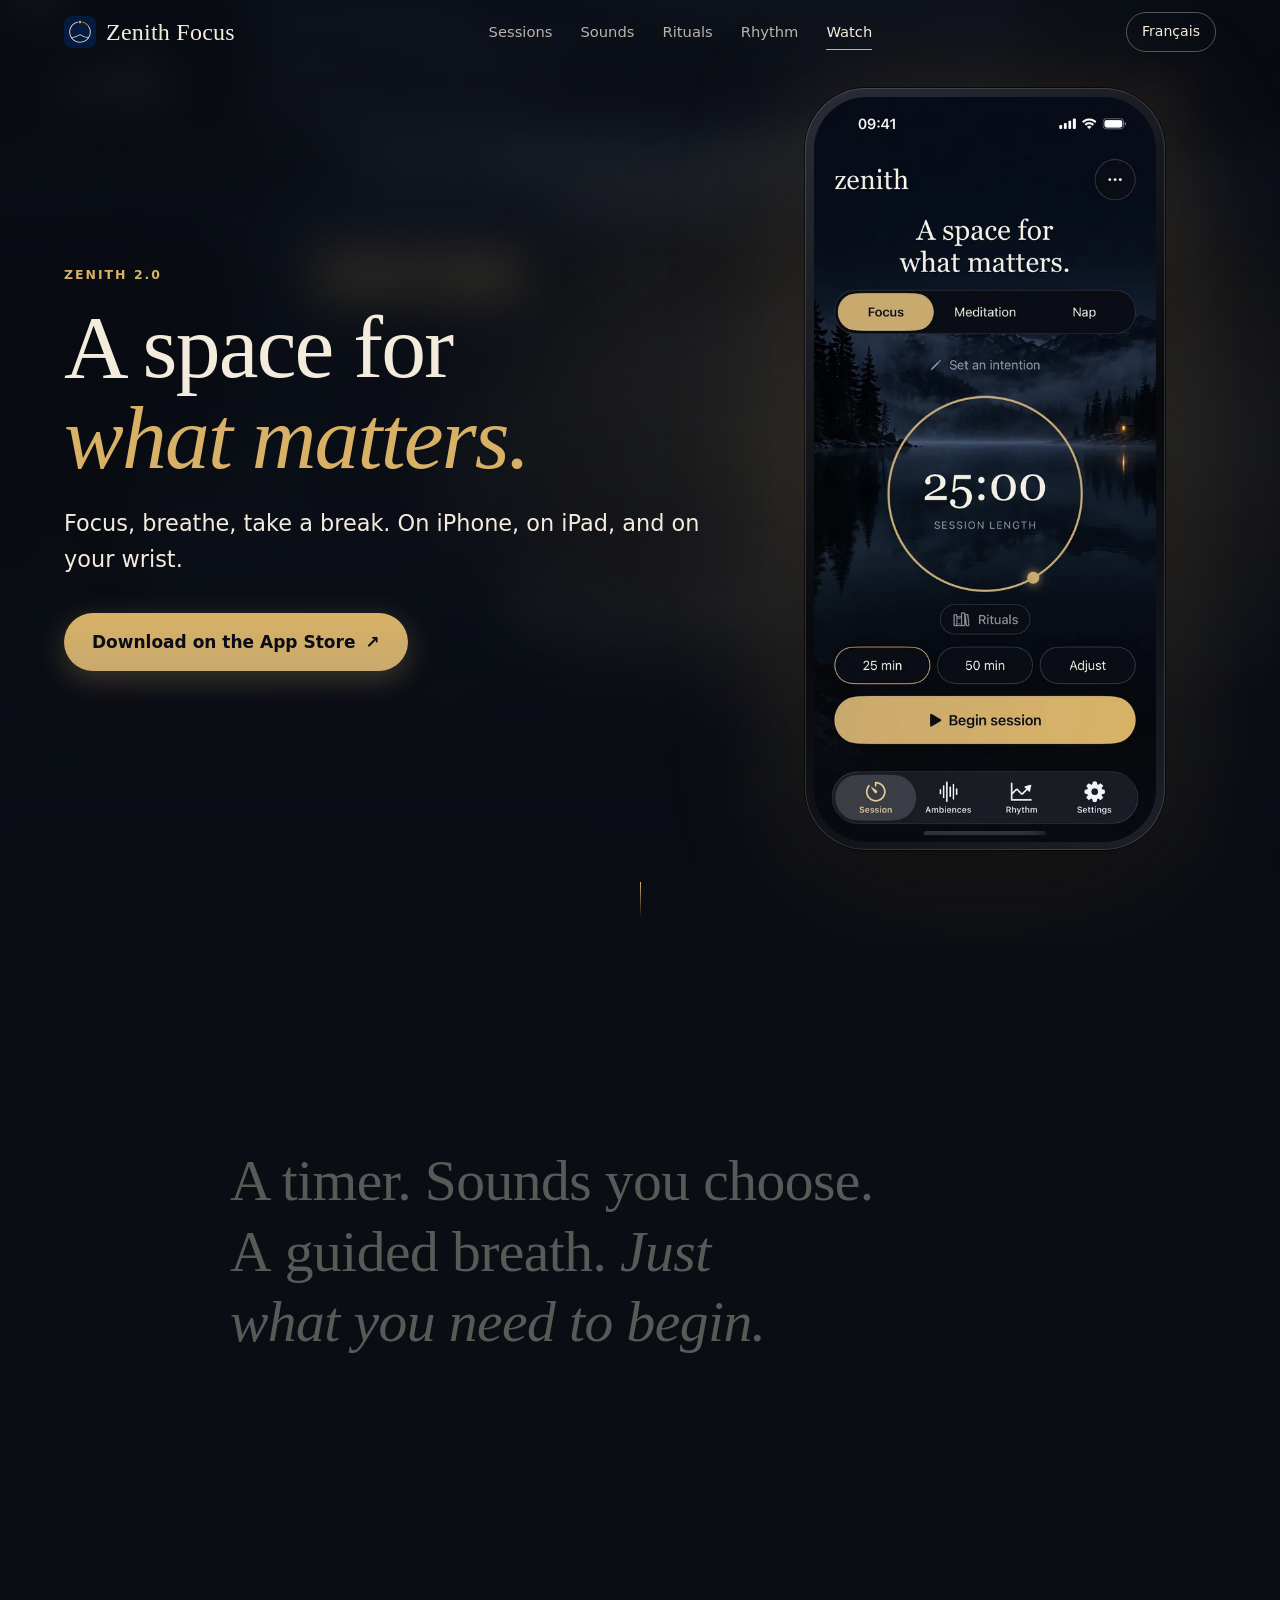
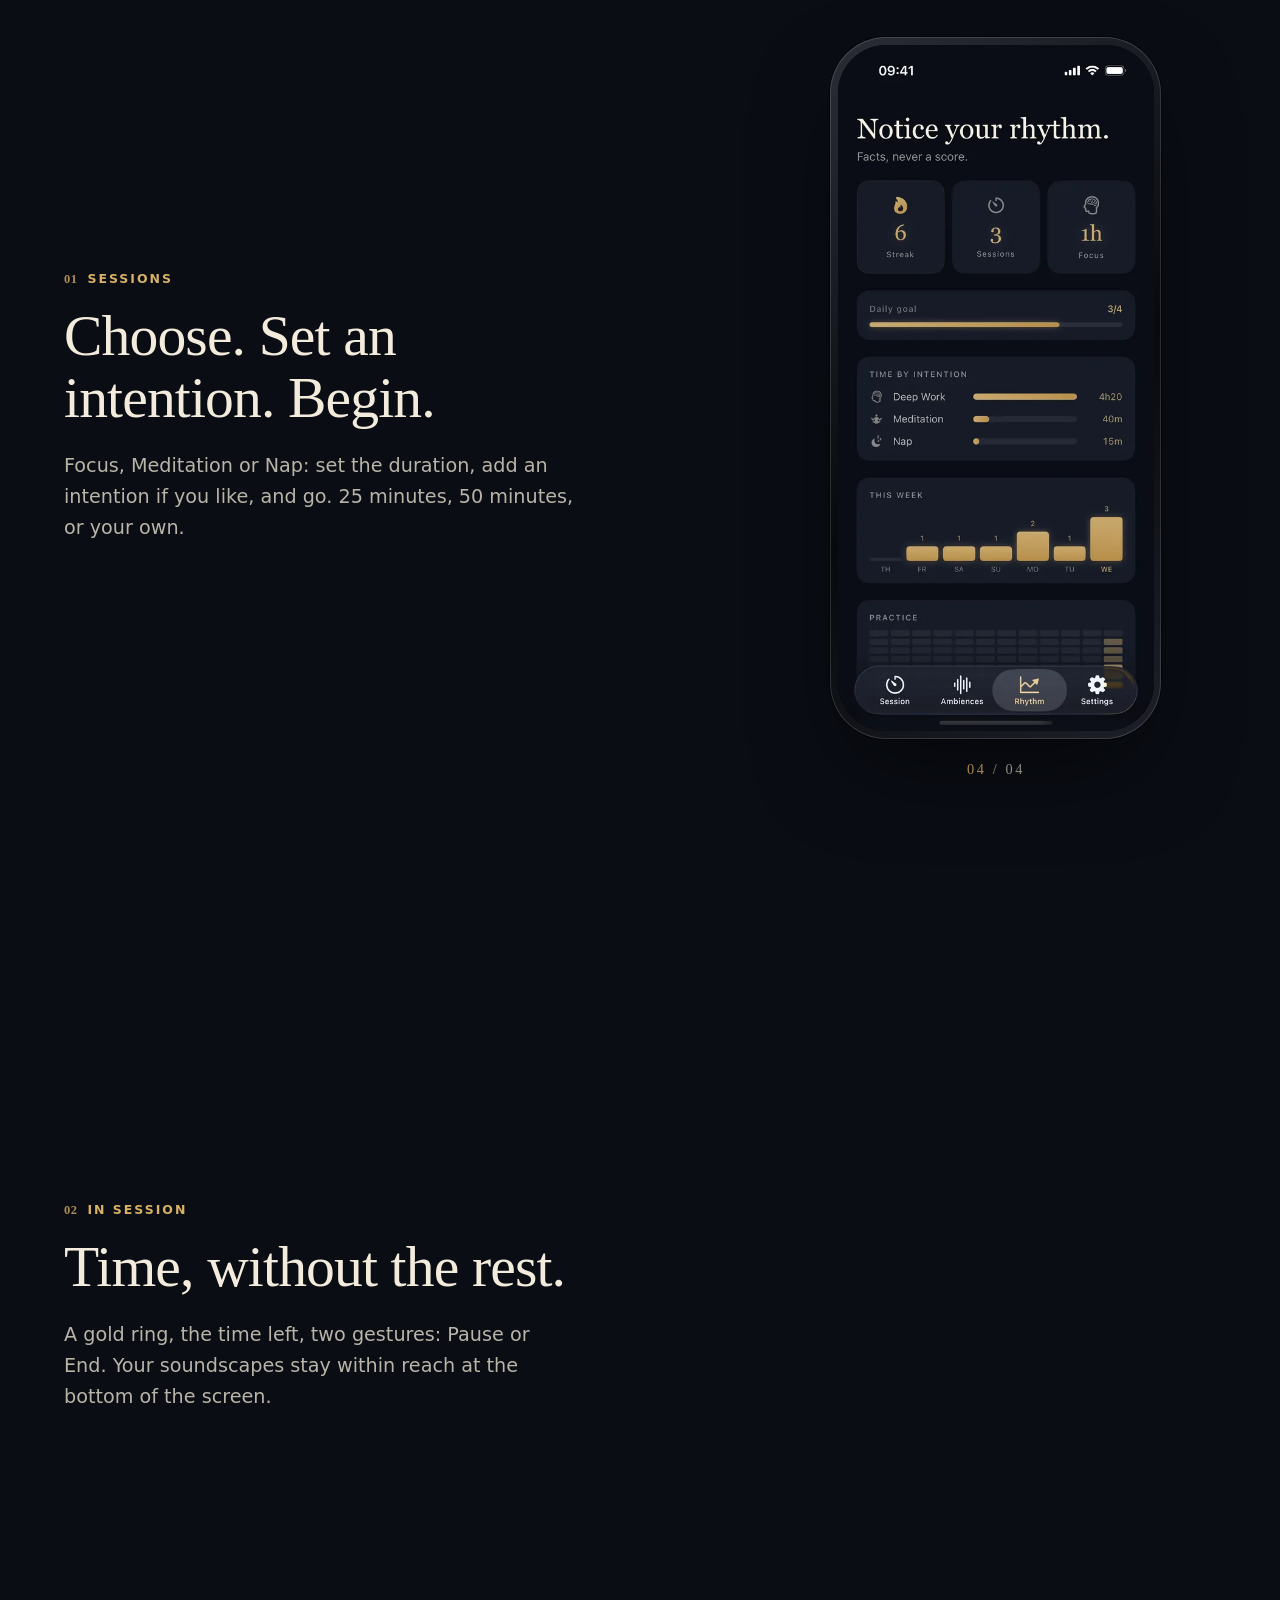
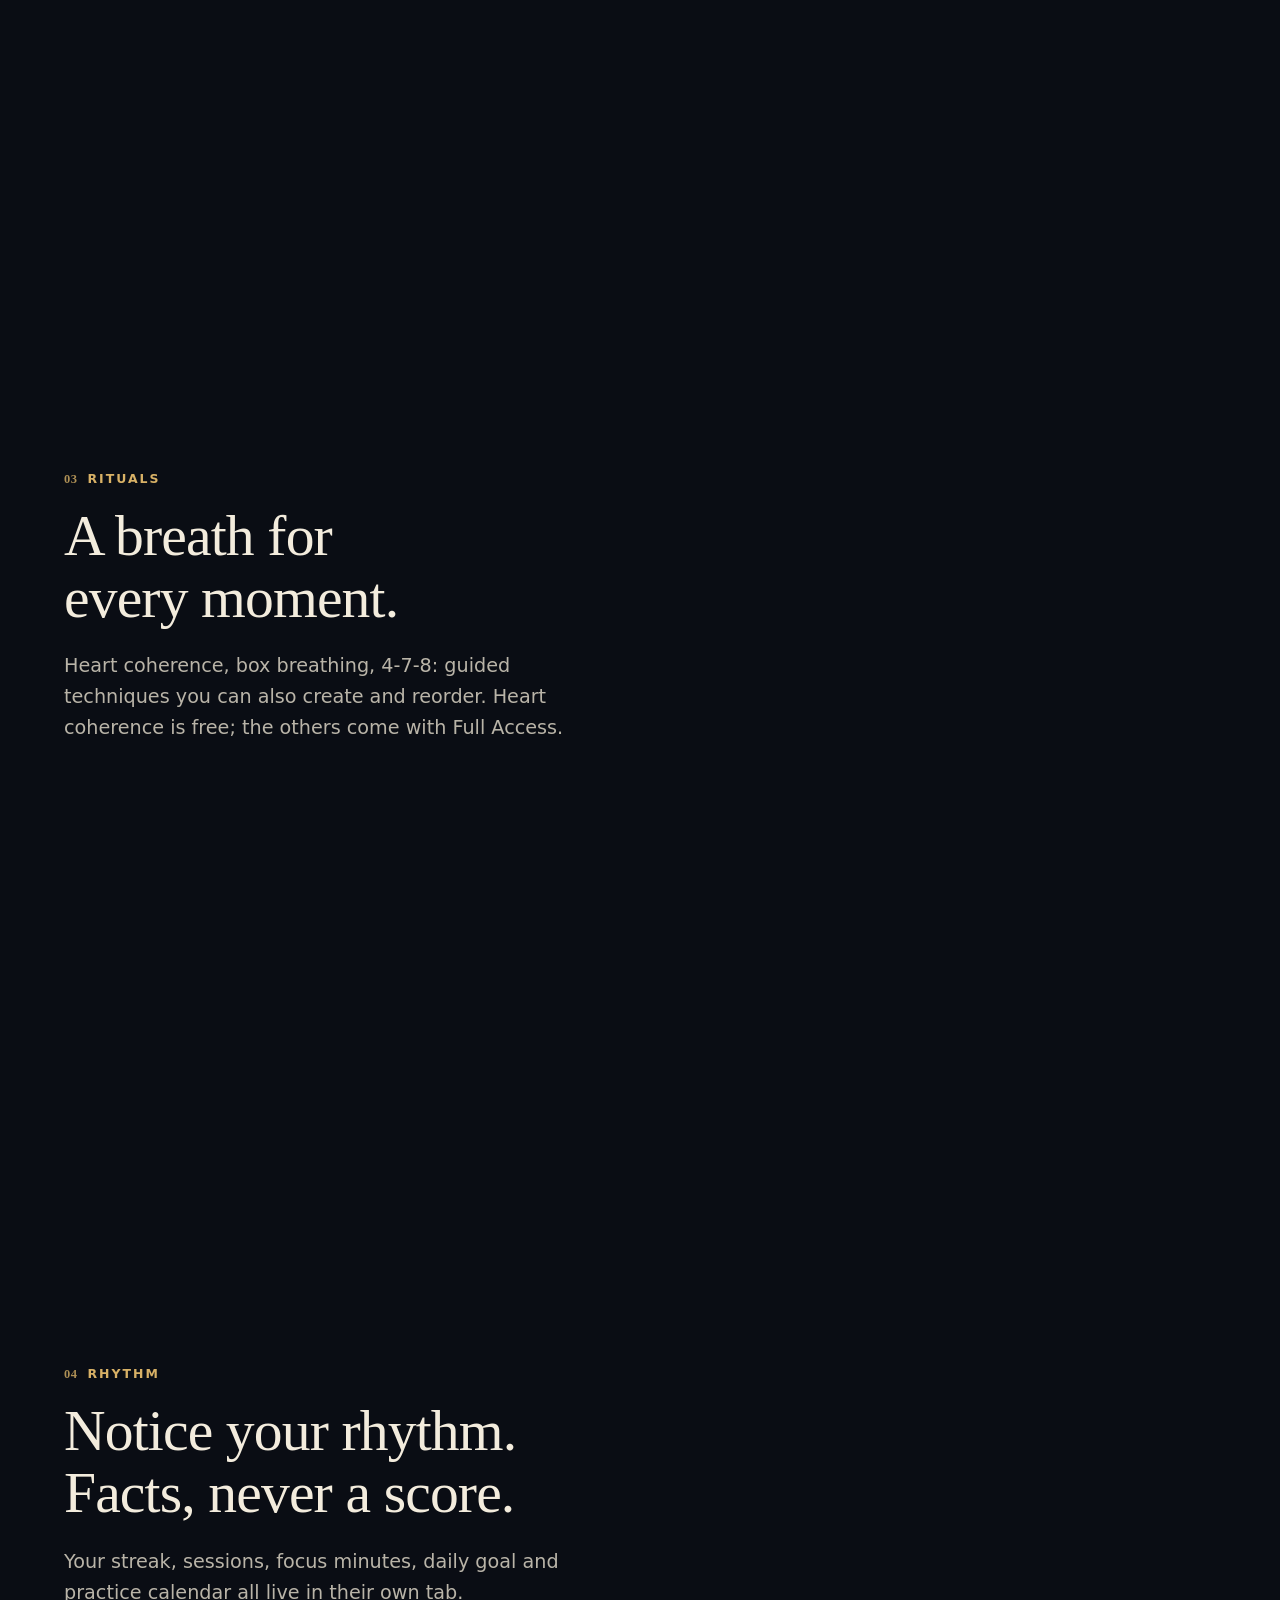
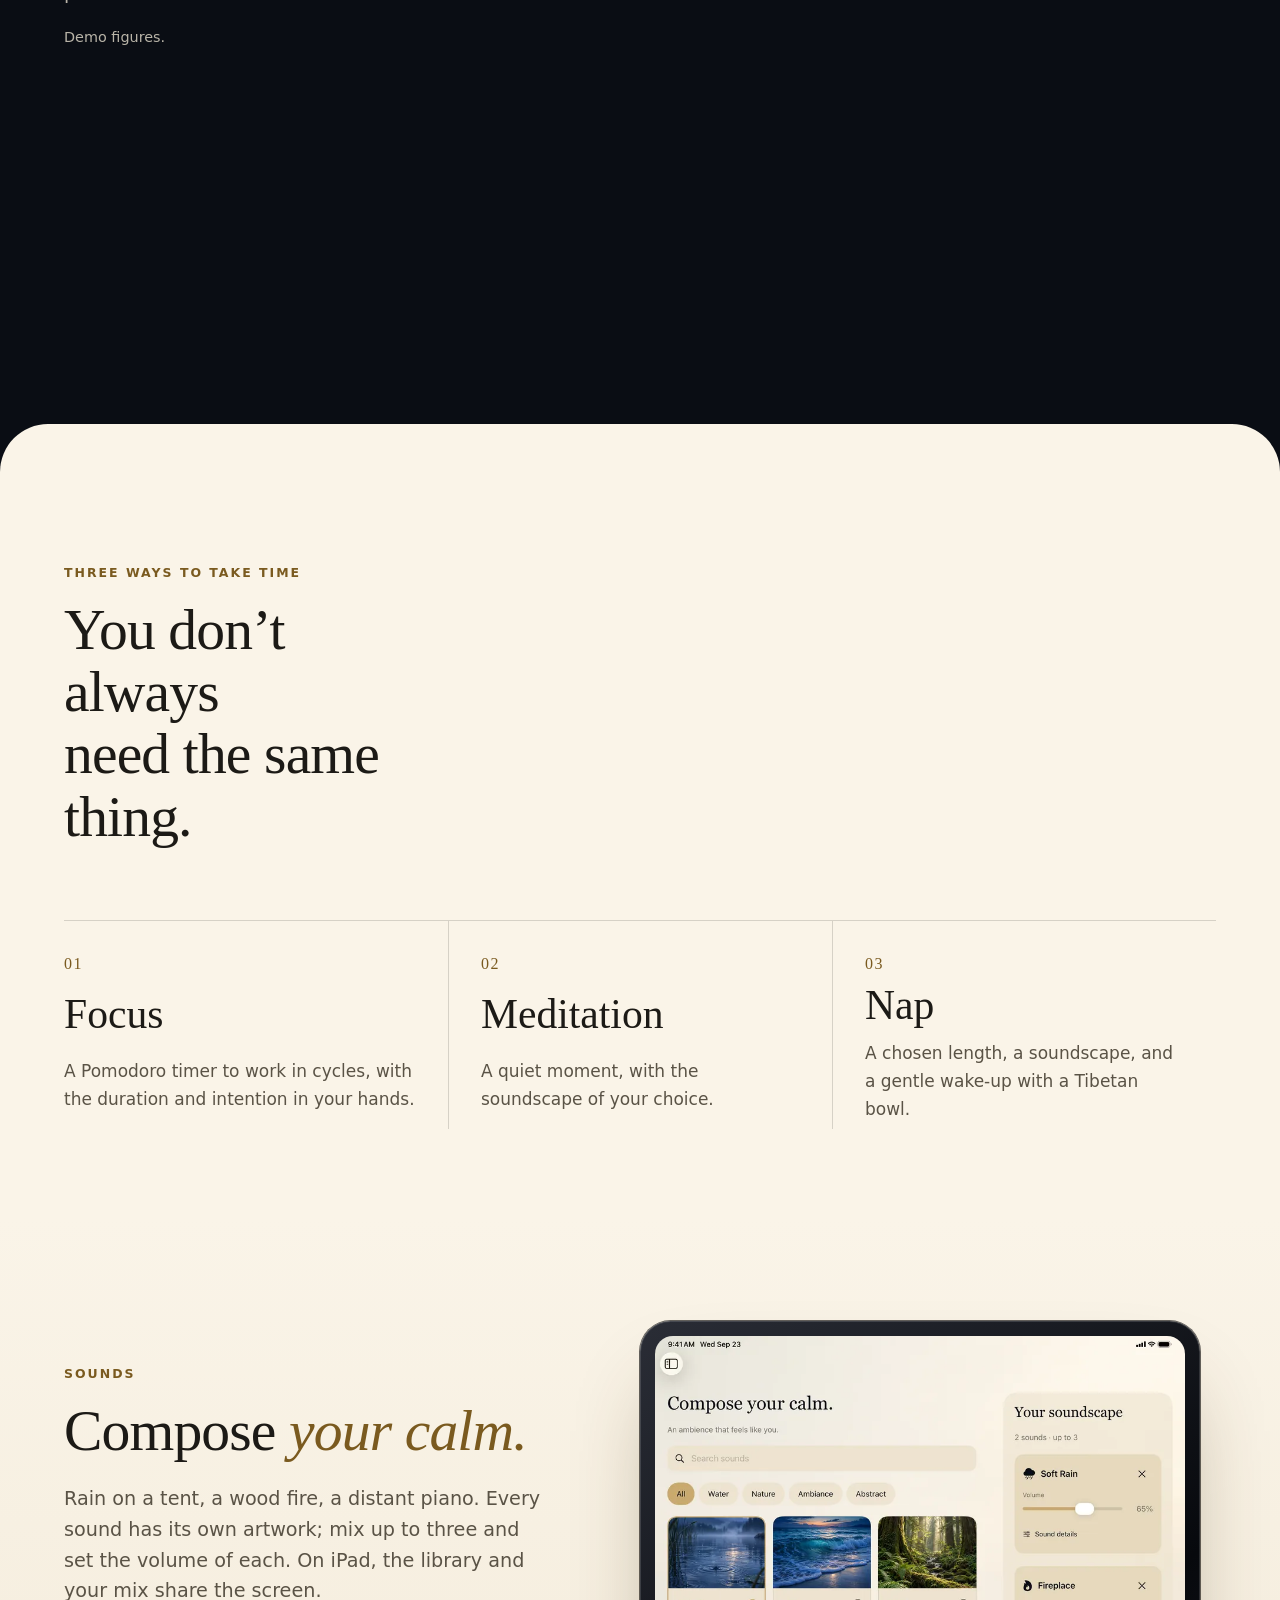
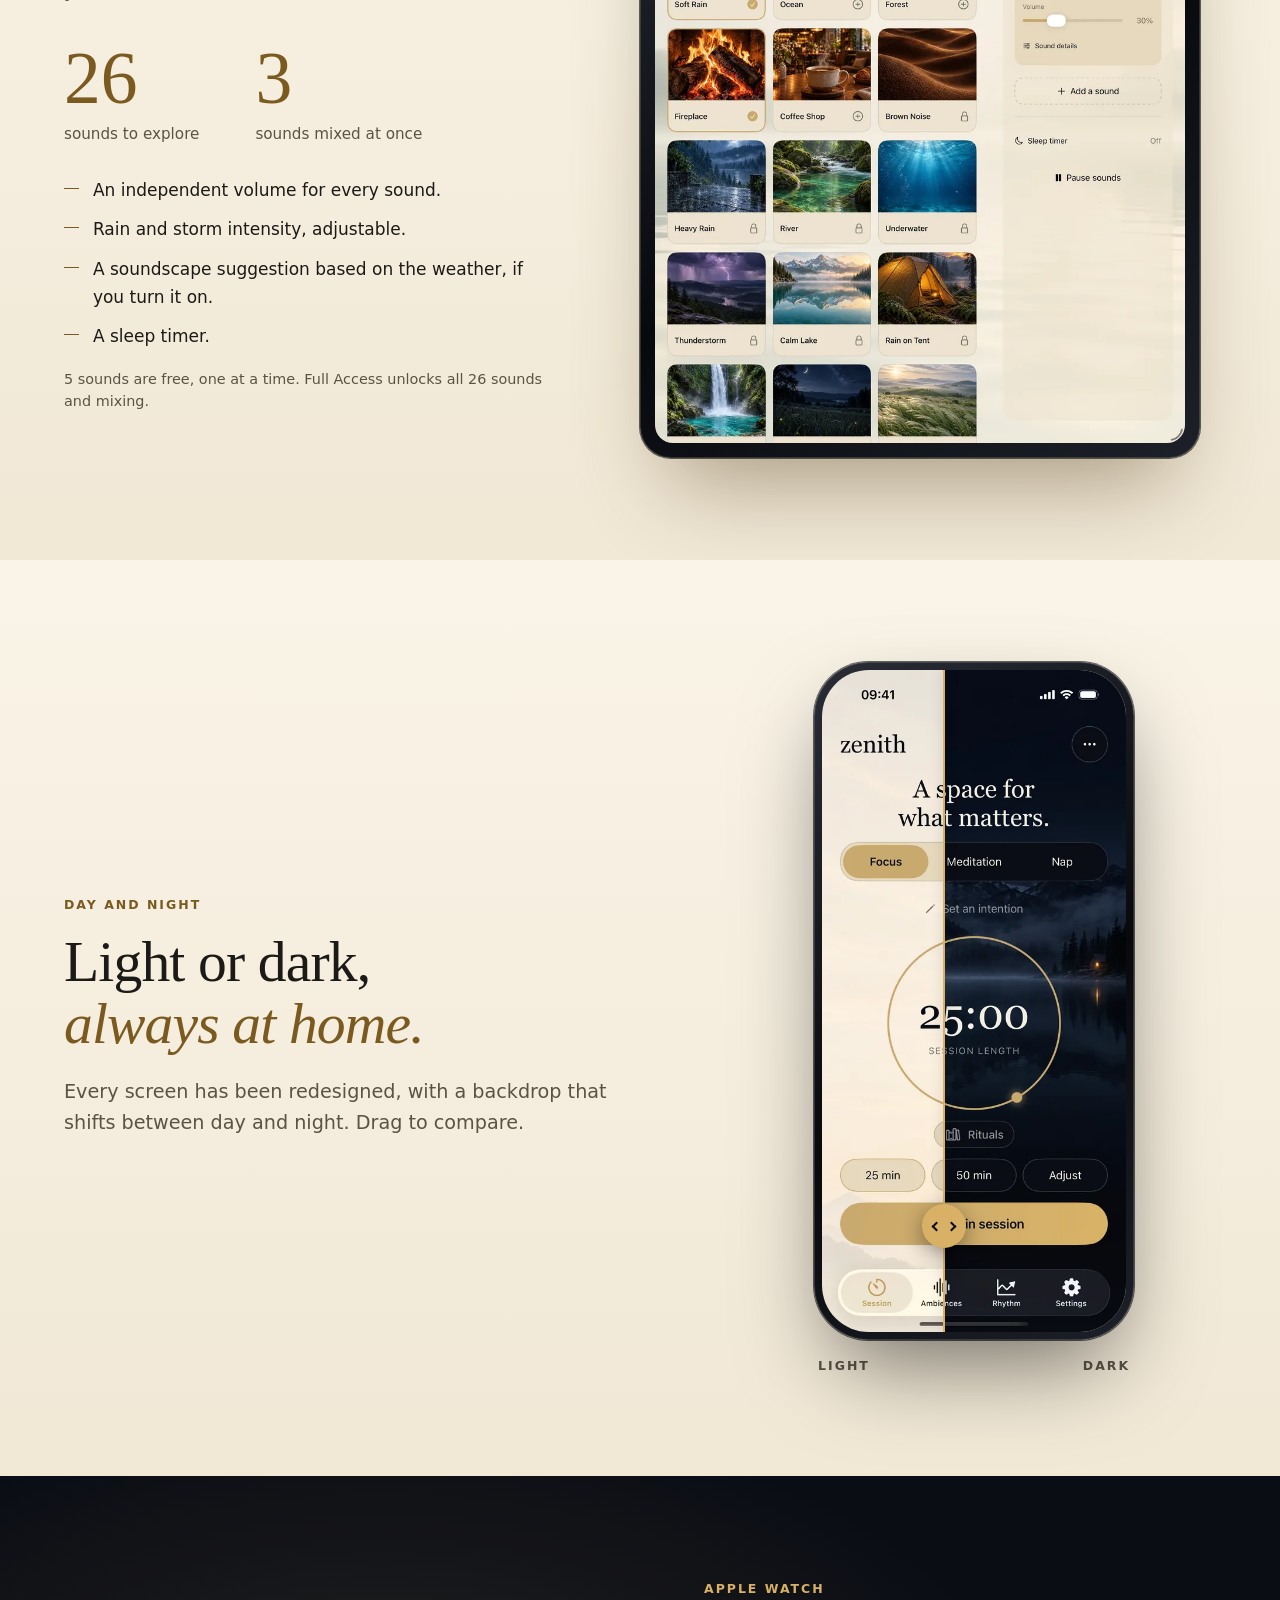
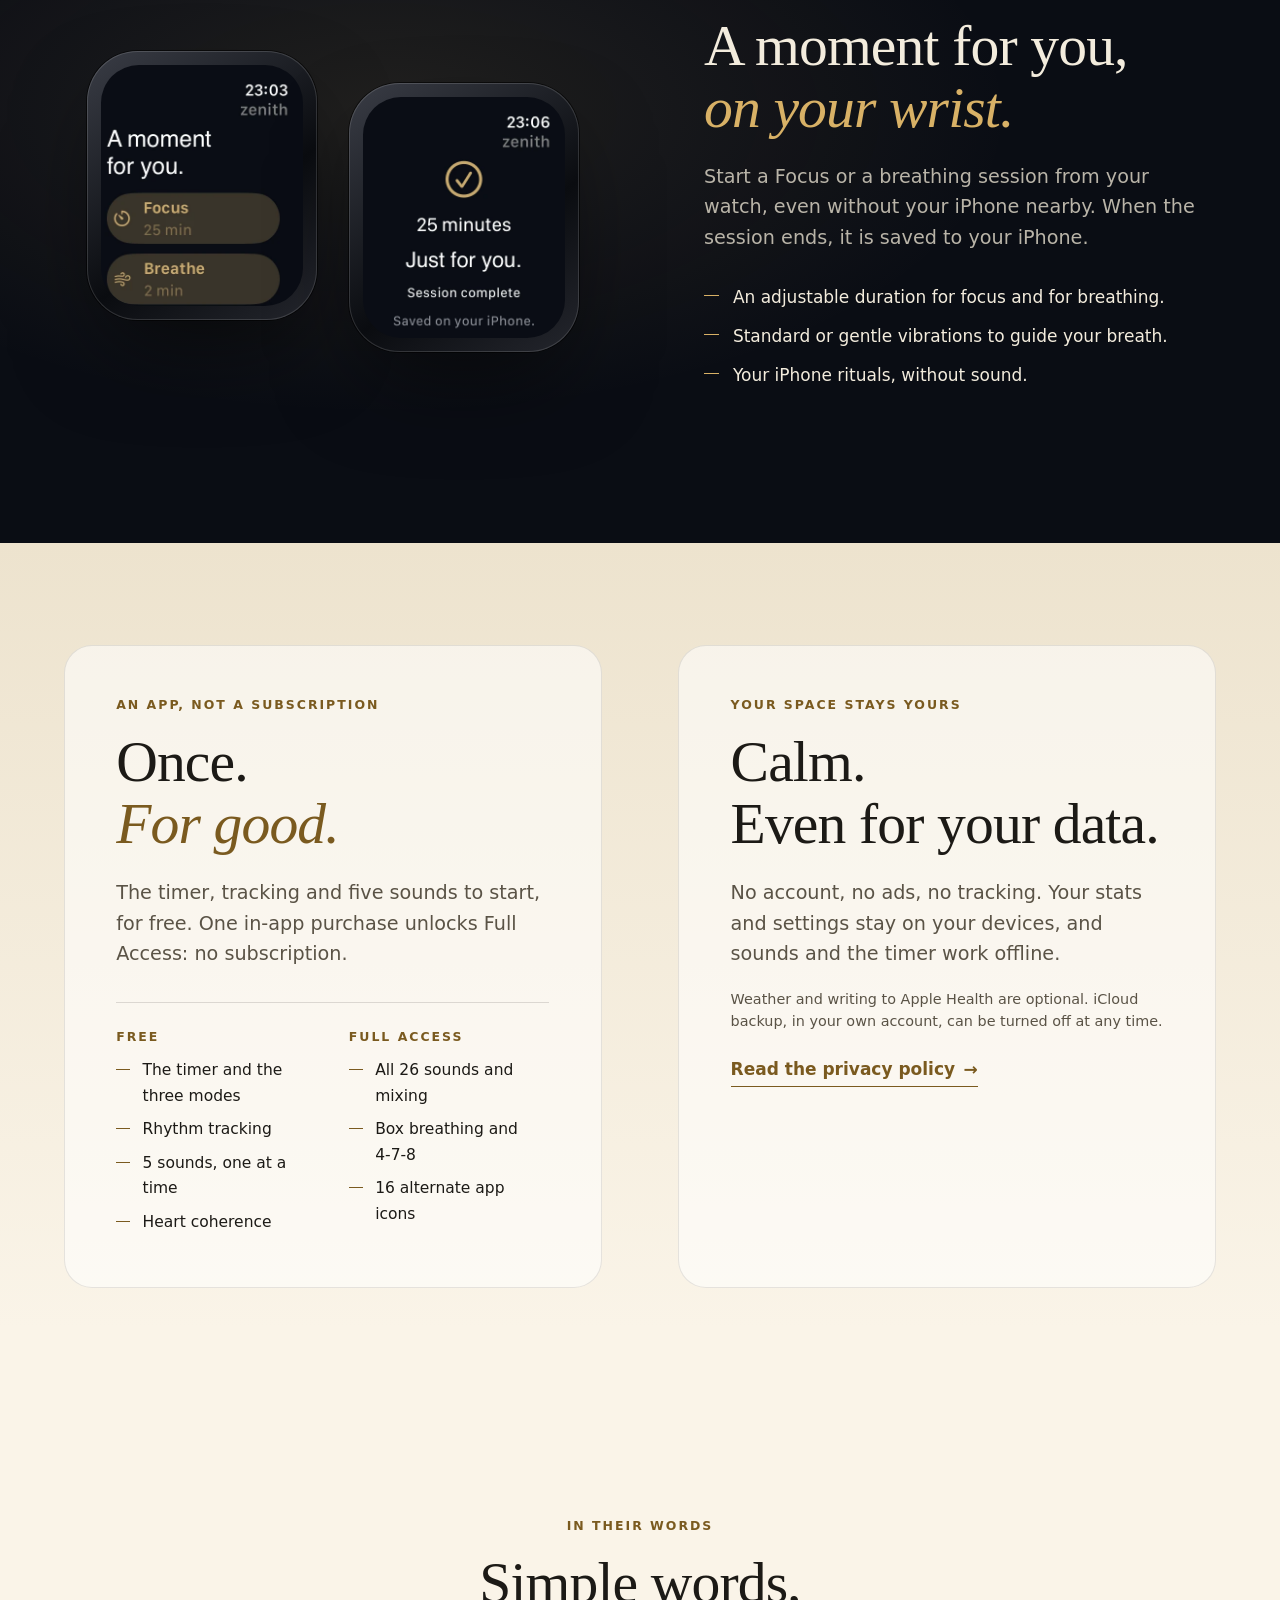
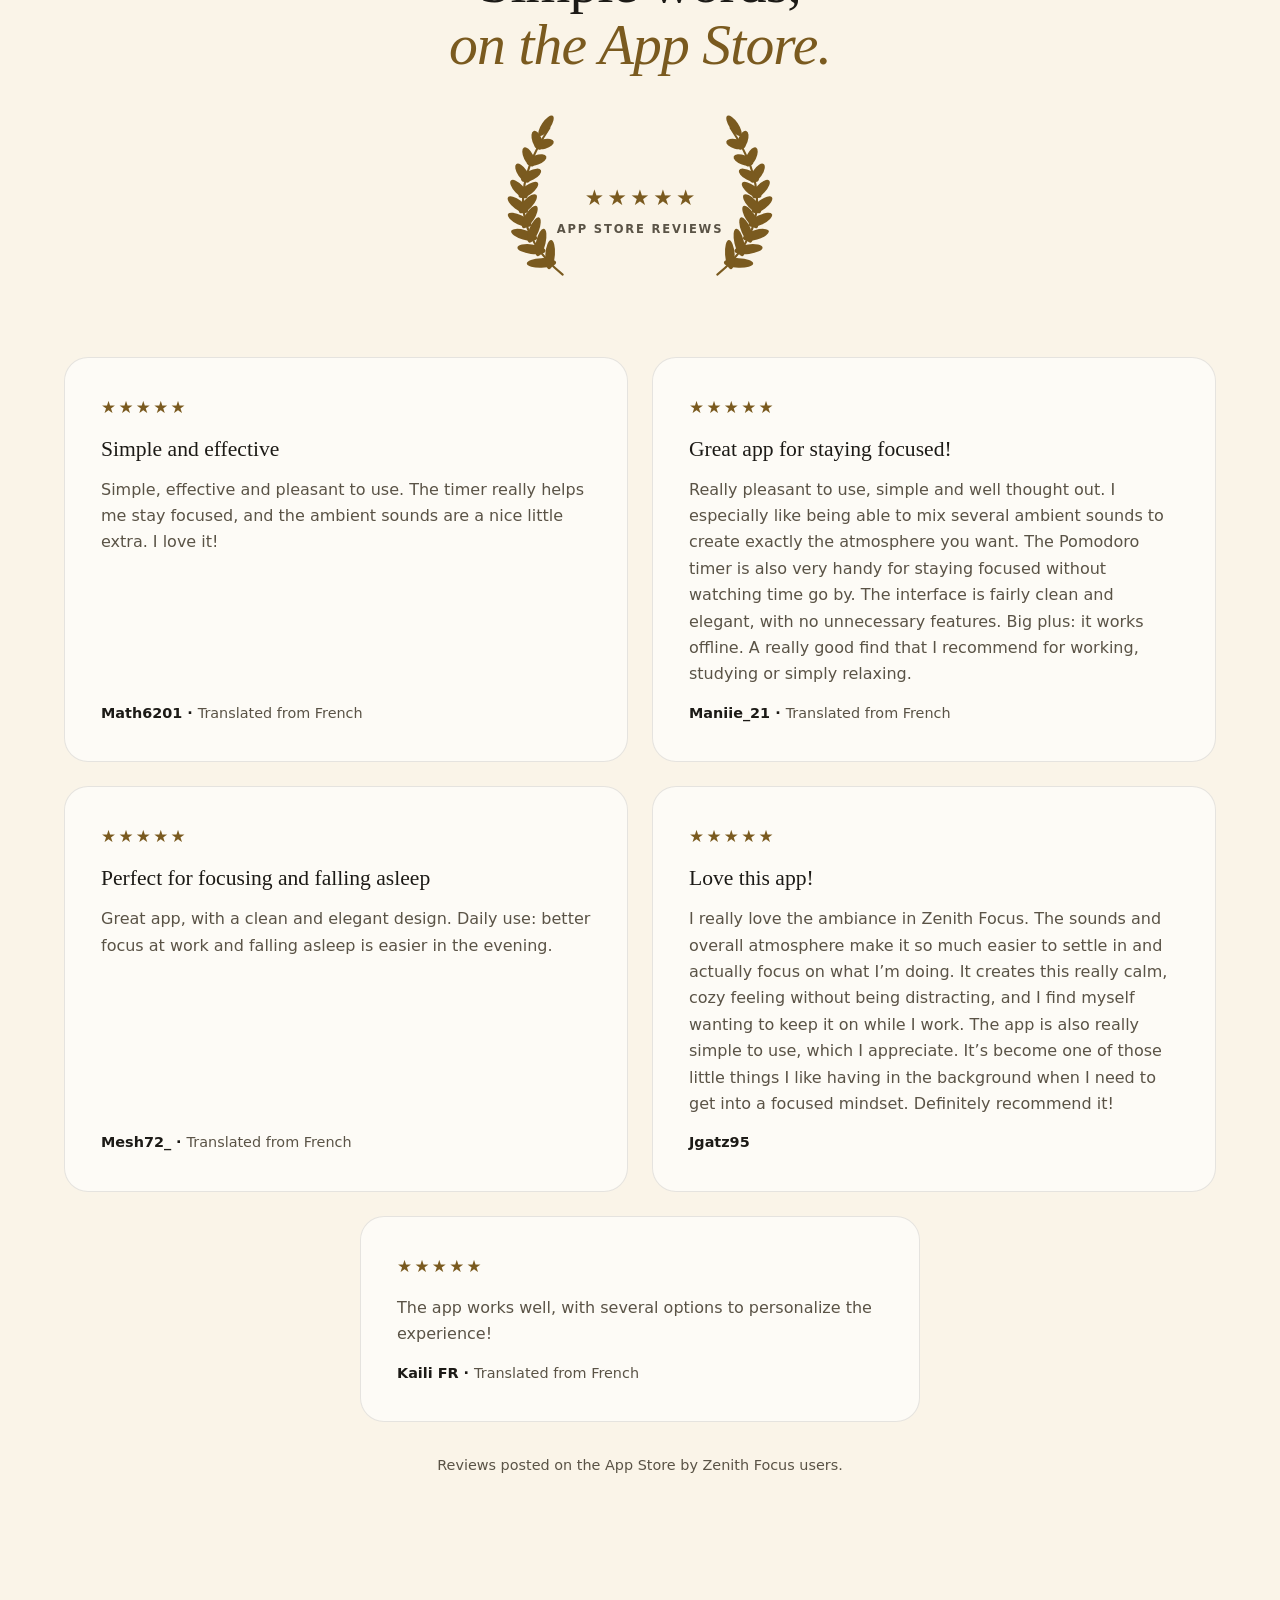
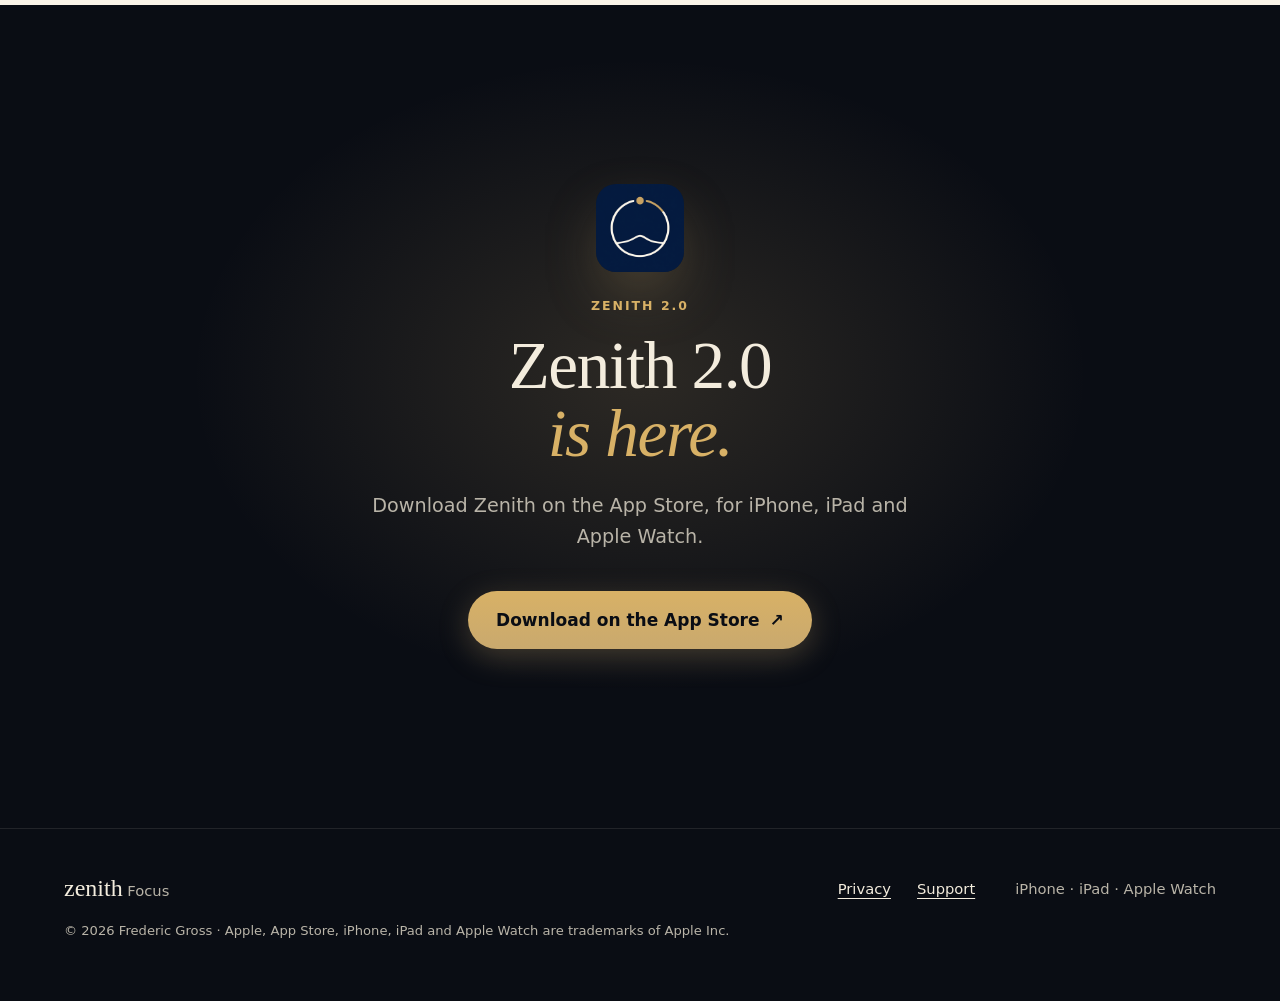
==== commit 28135a21: "App Store button: add campaign link (ct=site) for App Store Connect attribution Co-Authored-By: Clau" ====
--- a/en/index.html
+++ b/en/index.html
@@ -51,7 +51,7 @@
       <p class="eyebrow hero__in" style="--d:.05s">Zenith 2.0</p>
       <h1 class="display hero__in" id="hero-title" style="--d:.15s">A space for<br><em>what matters.</em></h1>
       <p class="lead lead--hero hero__in" style="--d:.3s">Focus, breathe, take a break. On iPhone, on iPad, and on your wrist.</p>
-      <div class="hero__cta hero__in" style="--d:.45s"><a class="btn btn--gold" href="https://apps.apple.com/app/id6775614706" rel="noopener" data-place="hero">Download on the App Store <span aria-hidden="true">↗</span></a></div>
+      <div class="hero__cta hero__in" style="--d:.45s"><a class="btn btn--gold" href="https://apps.apple.com/app/id6775614706?pt=128974134&amp;ct=site" rel="noopener" data-place="hero">Download on the App Store <span aria-hidden="true">↗</span></a></div>
     </div>
     <div class="hero__device hero__in hero__in--device" style="--d:.35s" data-parallax="-0.05">
       <div class="device device--phone device--hero"><div class="device__bezel"><div class="device__screen"><img class="fill" src="../assets/img/iphone-ready-dark-en-780.webp" srcset="../assets/img/iphone-ready-dark-en-520.webp 520w, ../assets/img/iphone-ready-dark-en-780.webp 780w" sizes="(min-width: 900px) 340px, 68vw" width="780" height="1696" alt="Zenith 2.0 home screen in dark mode: Focus mode, a 25-minute timer inside a gold ring and the “Start session” button." decoding="async" fetchpriority="high"></div></div></div>
@@ -198,7 +198,7 @@
     <p class="eyebrow">Zenith 2.0</p>
     <h2 class="display display--md" id="launch-title">Zenith 2.0<br><em>is here.</em></h2>
     <p class="lead">Download Zenith on the App Store, for iPhone, iPad and Apple Watch.</p>
-    <div class="launch__cta"><a class="btn btn--gold" href="https://apps.apple.com/app/id6775614706" rel="noopener" data-place="launch">Download on the App Store <span aria-hidden="true">↗</span></a></div>
+    <div class="launch__cta"><a class="btn btn--gold" href="https://apps.apple.com/app/id6775614706?pt=128974134&amp;ct=site" rel="noopener" data-place="launch">Download on the App Store <span aria-hidden="true">↗</span></a></div>
   </div>
 </section>
 
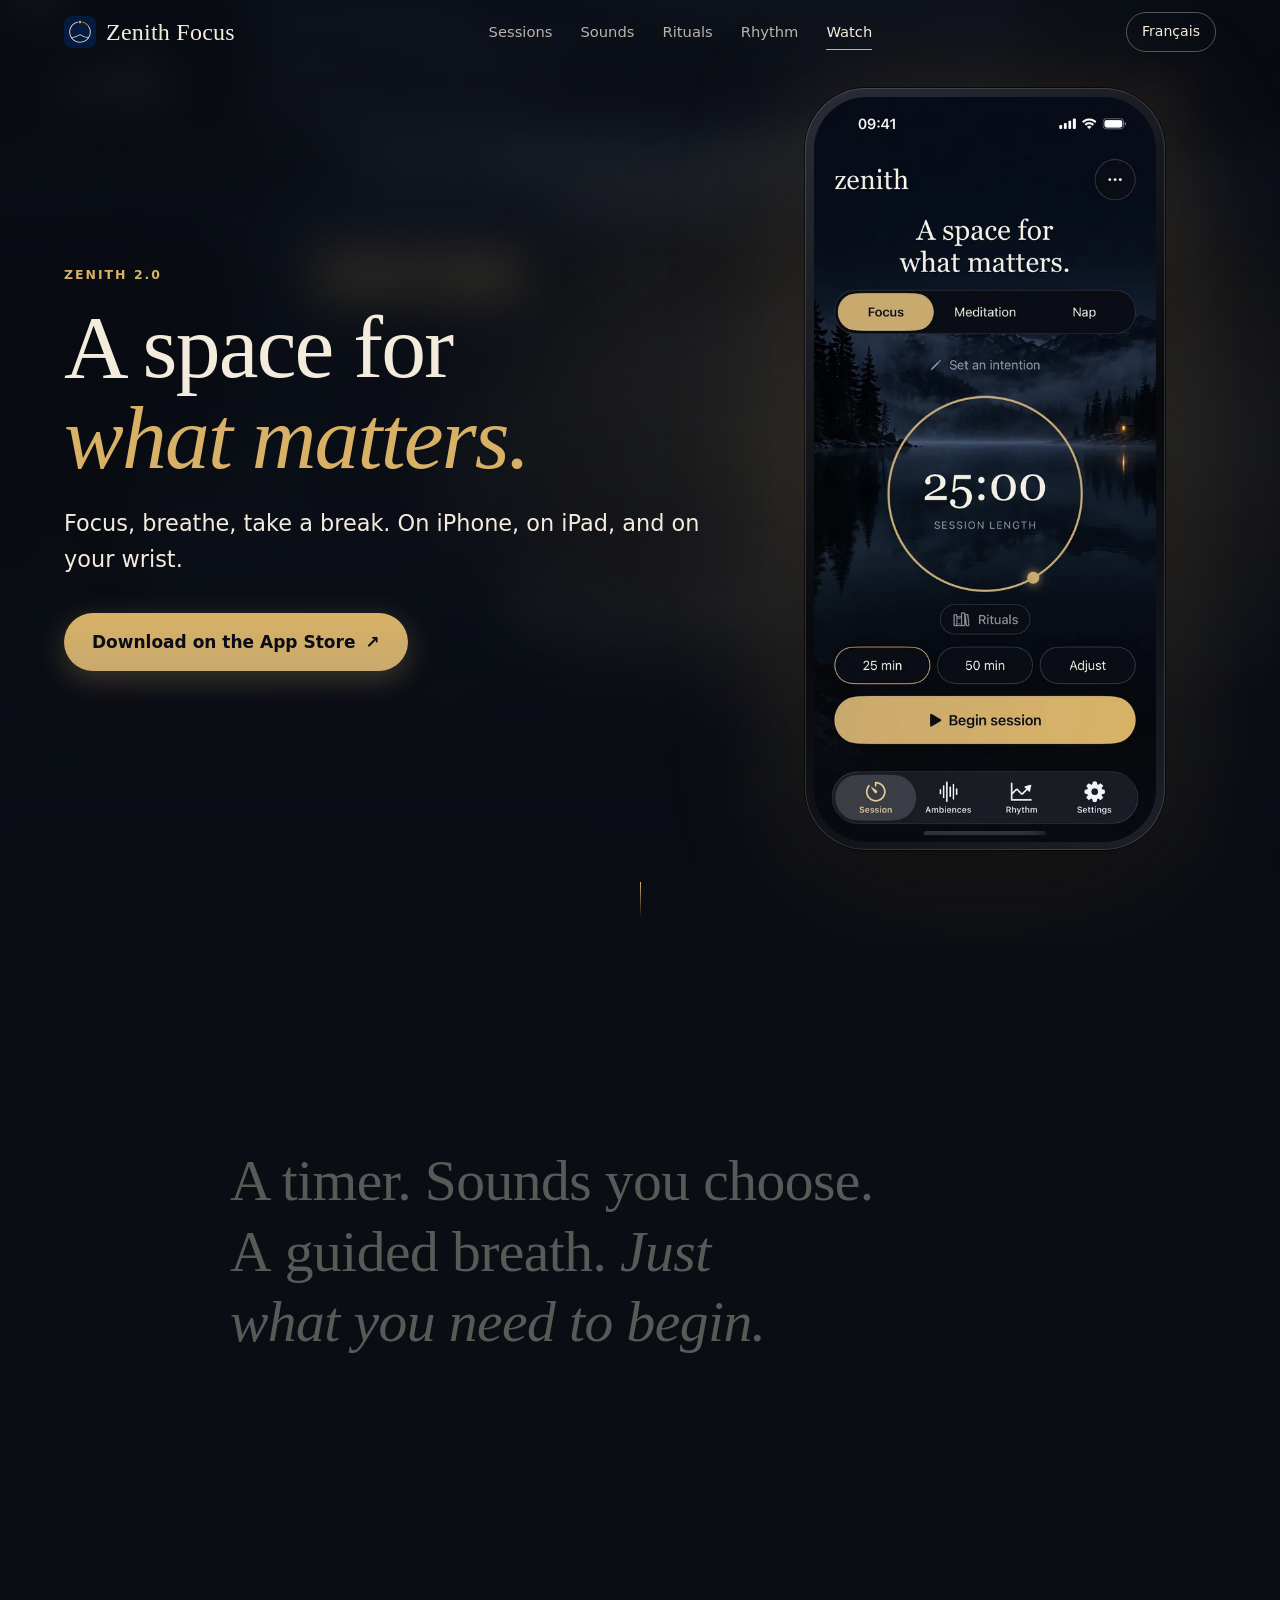
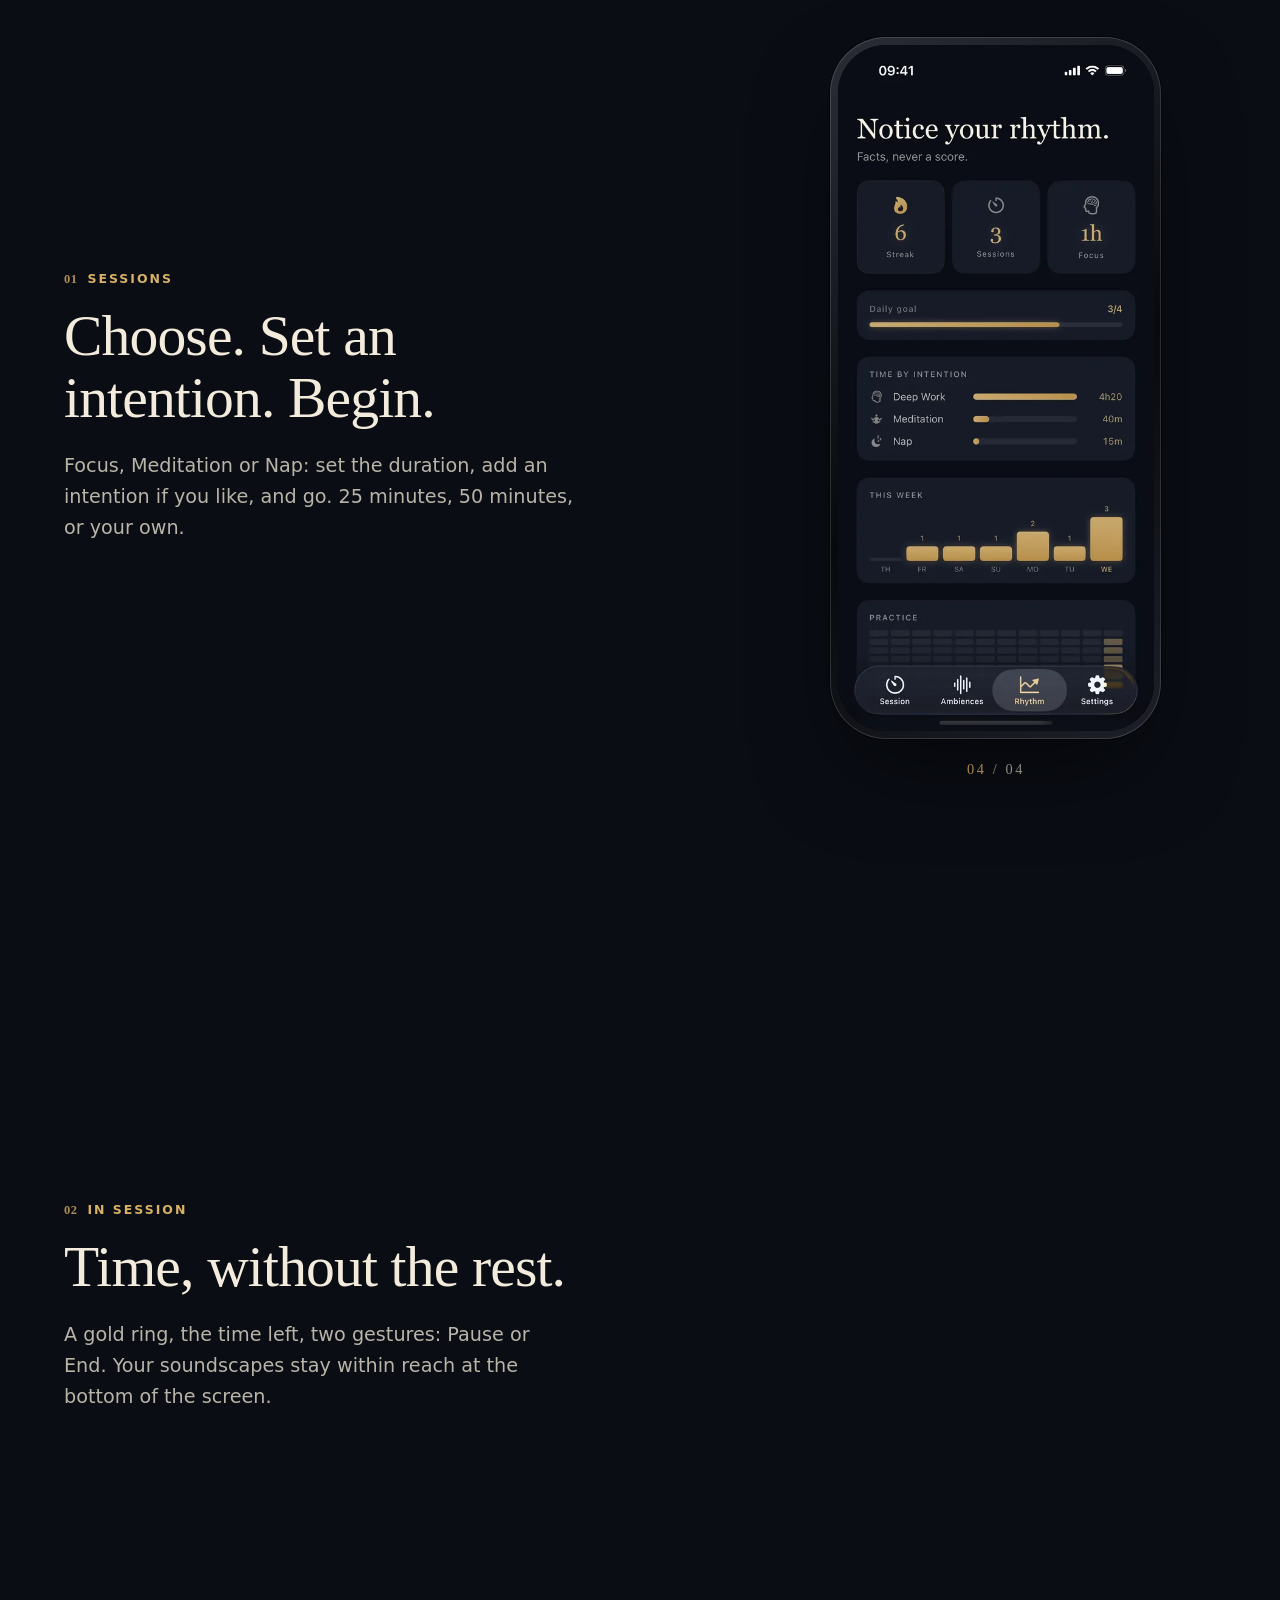
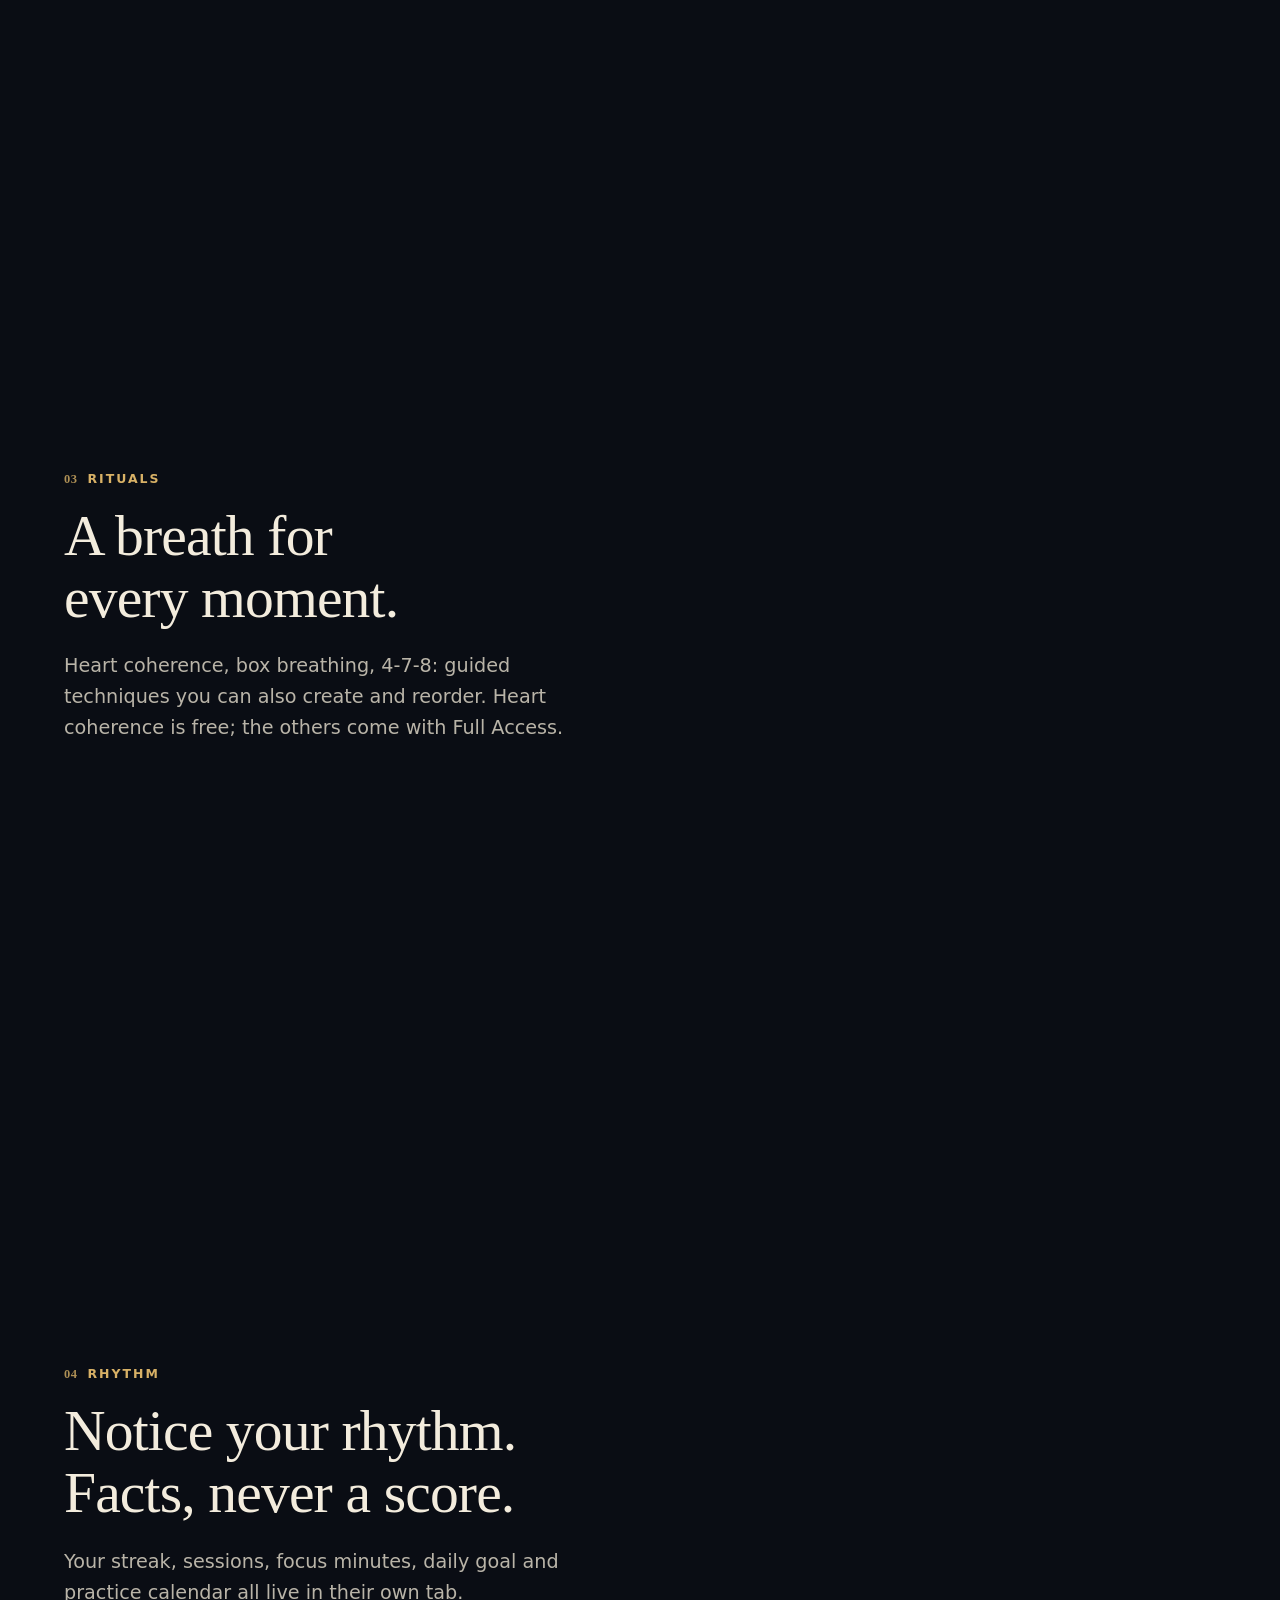
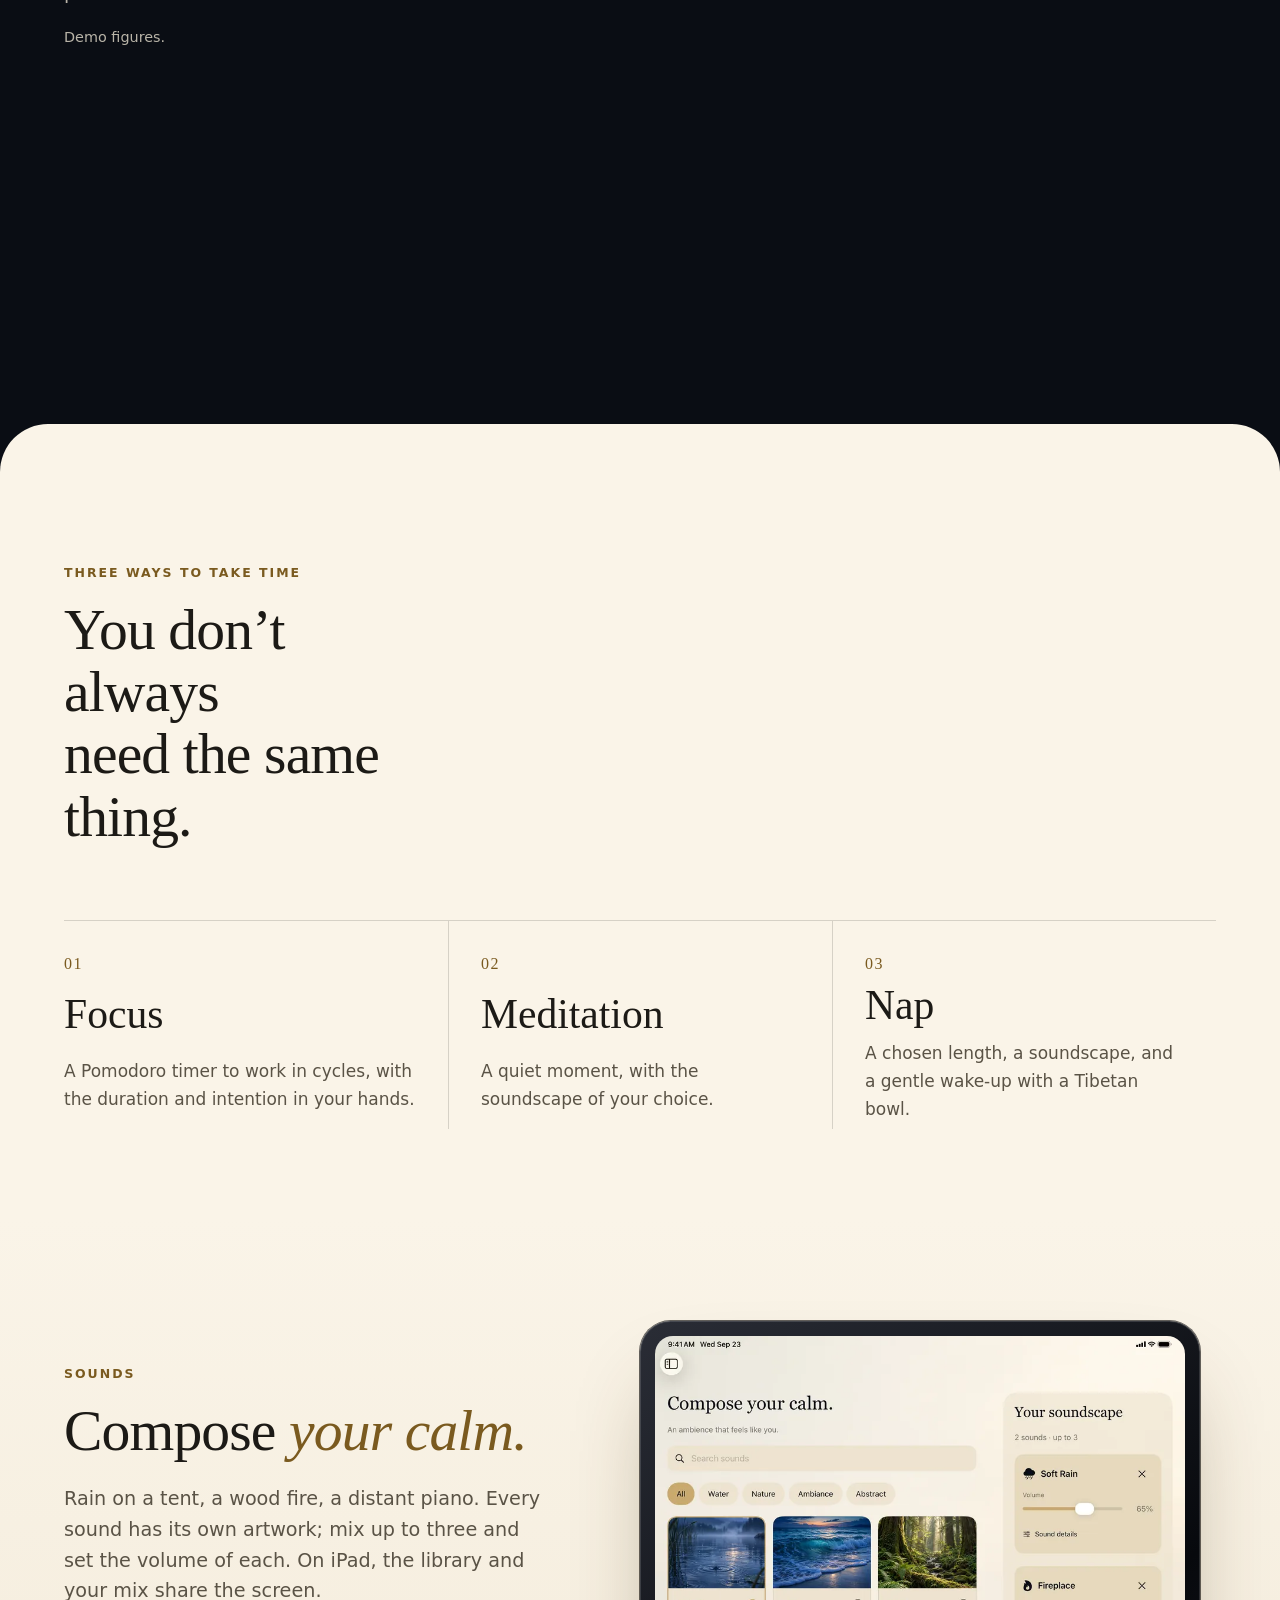
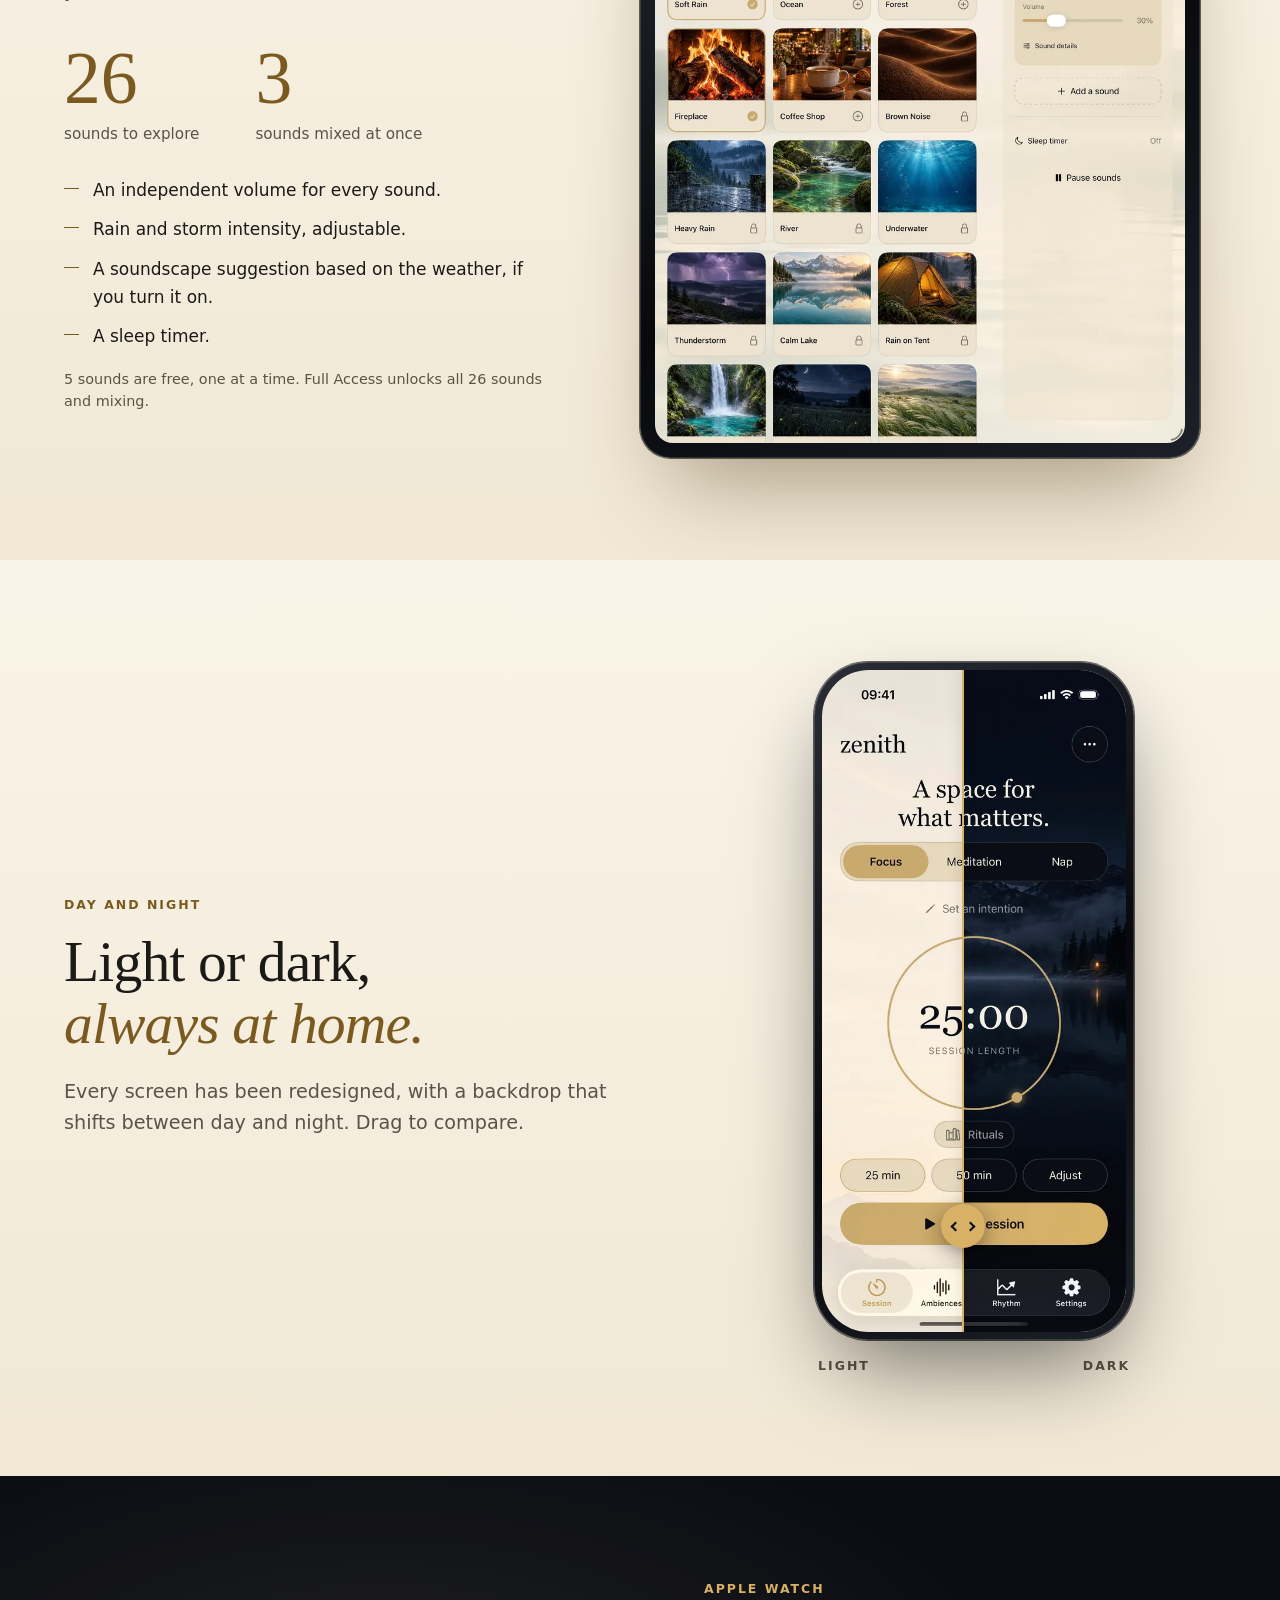
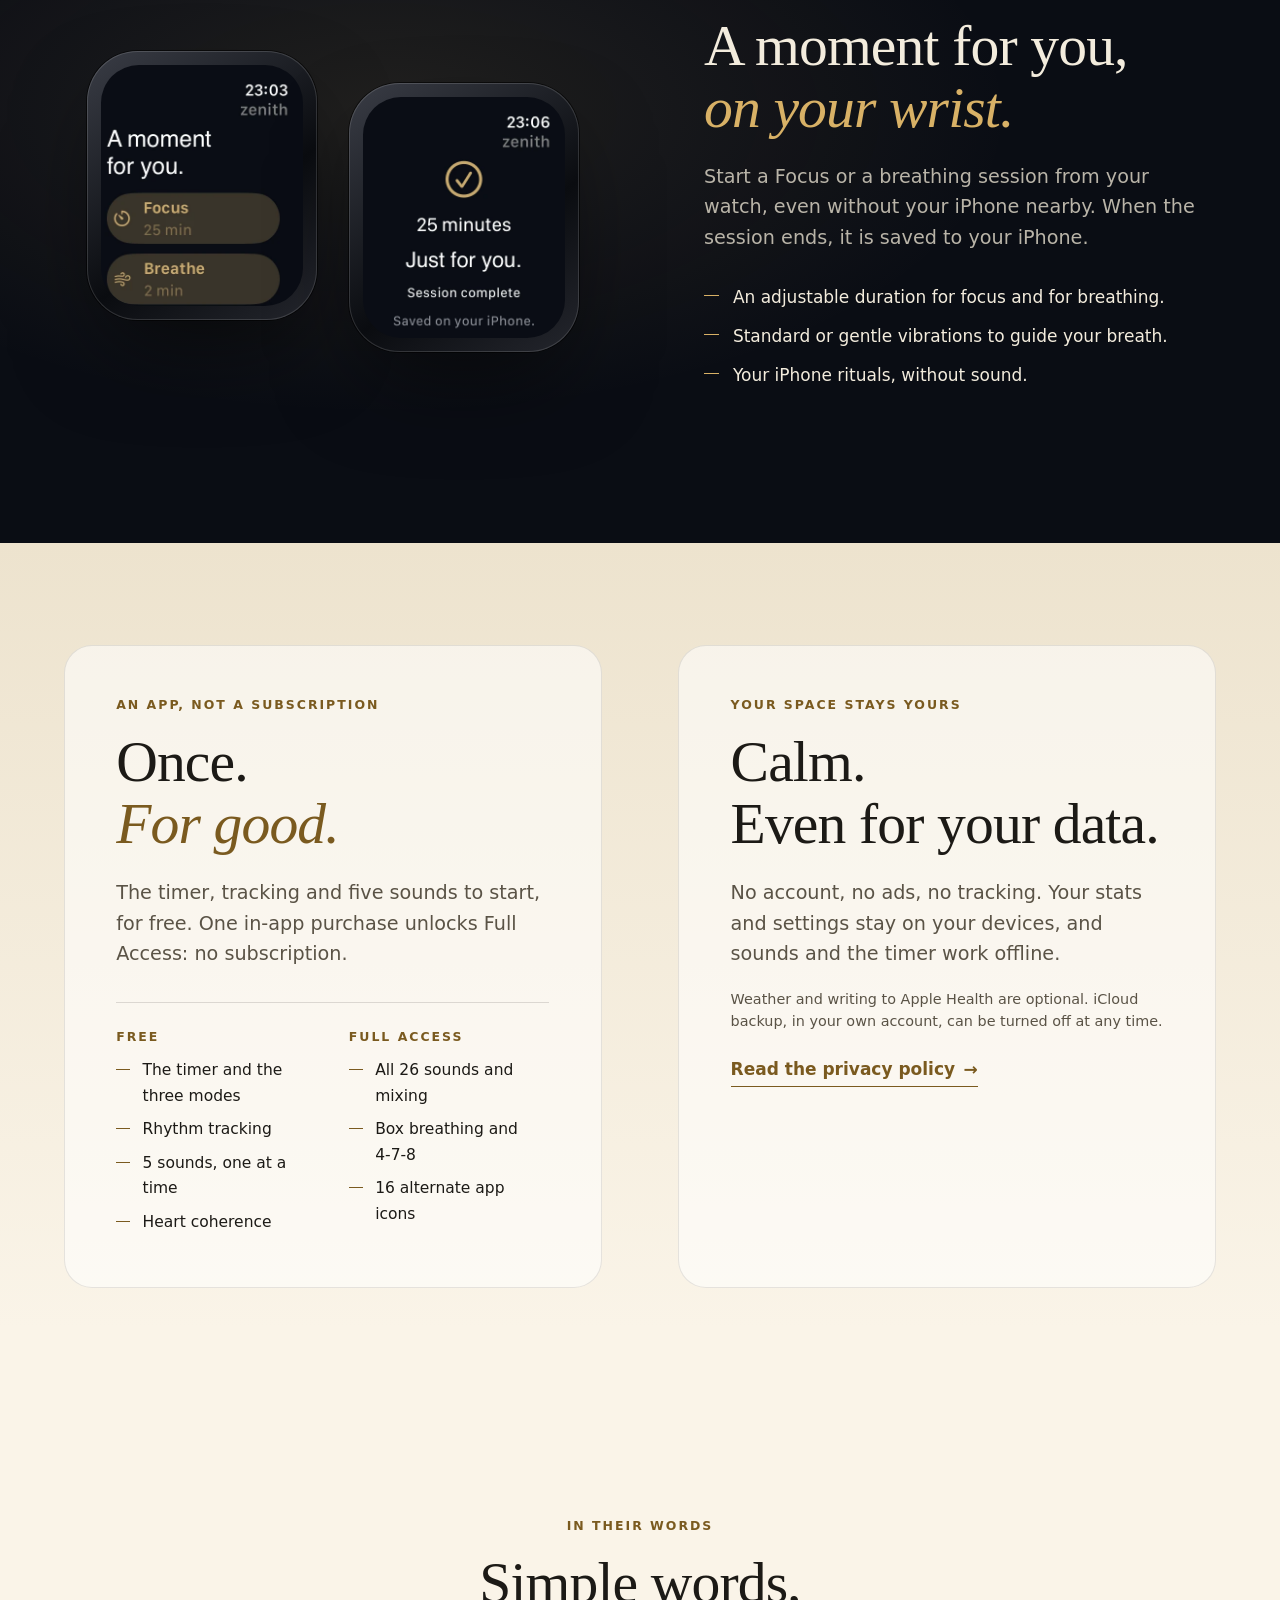
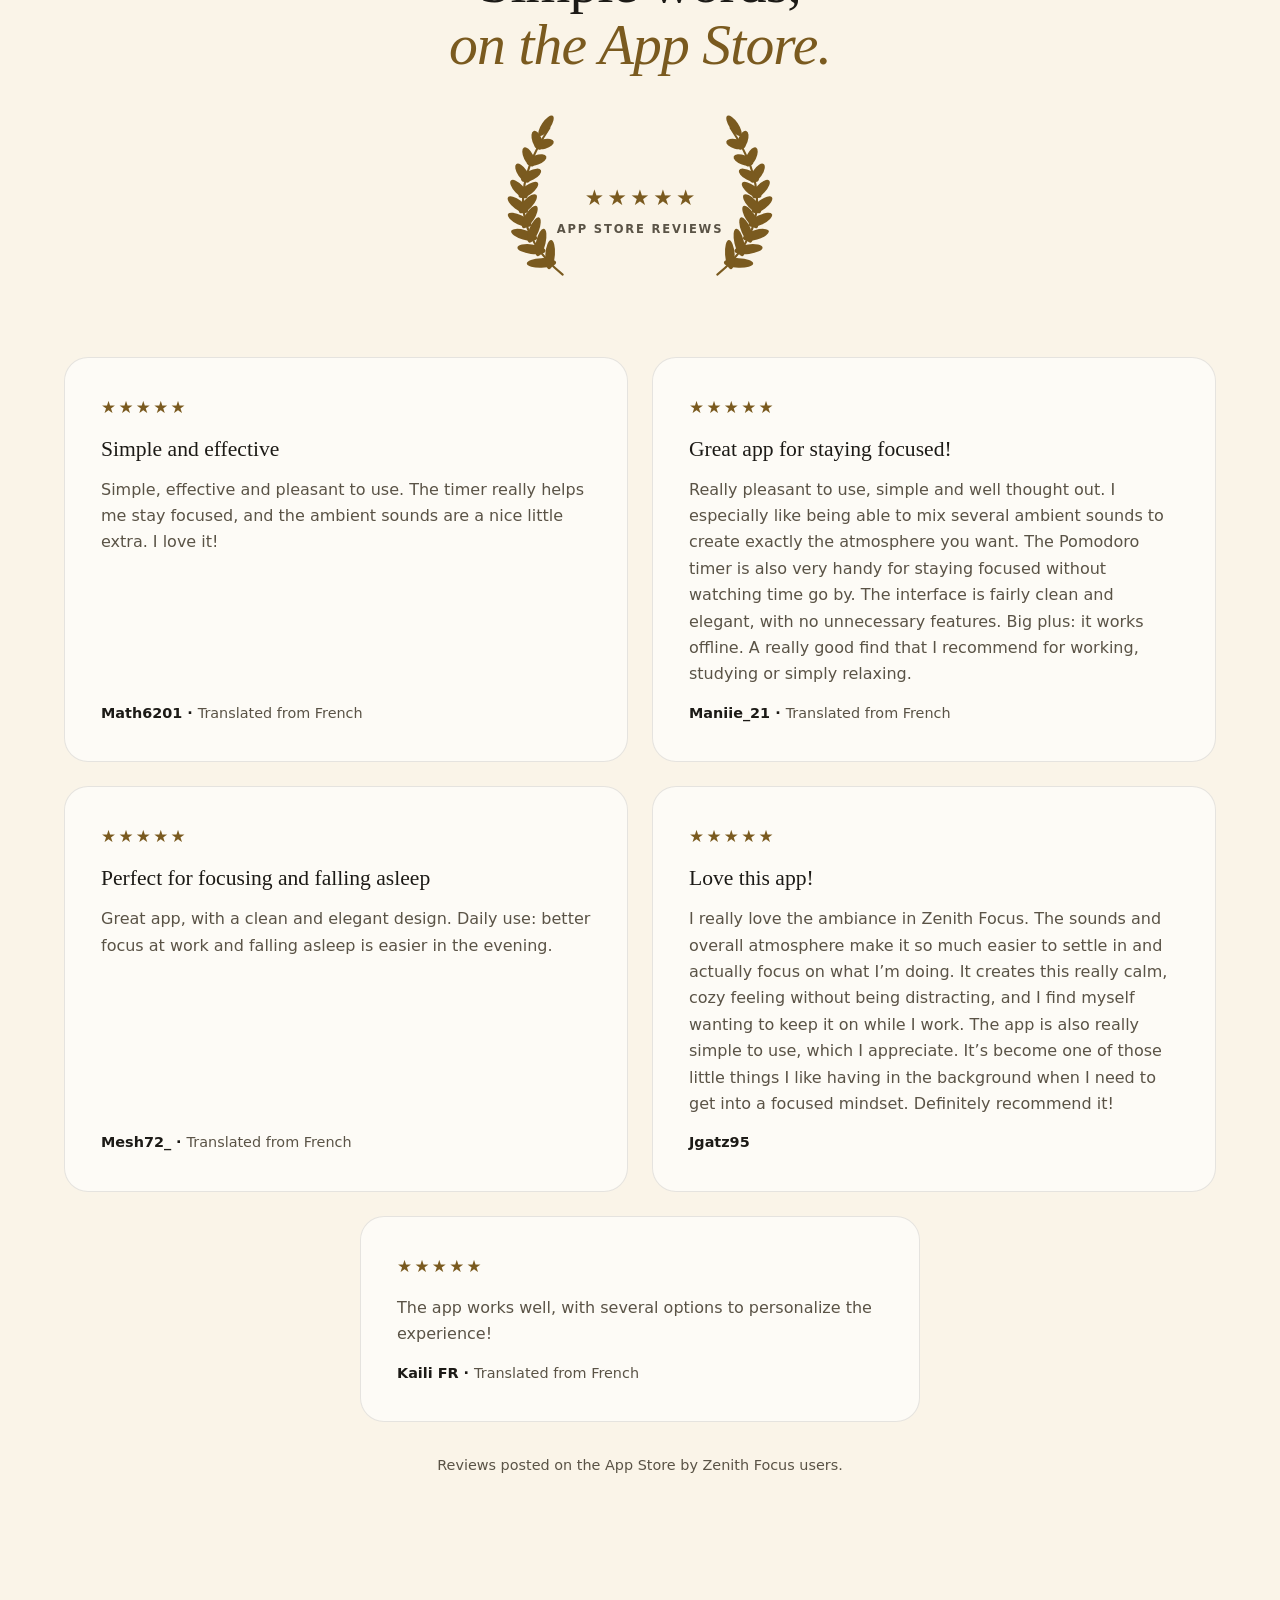
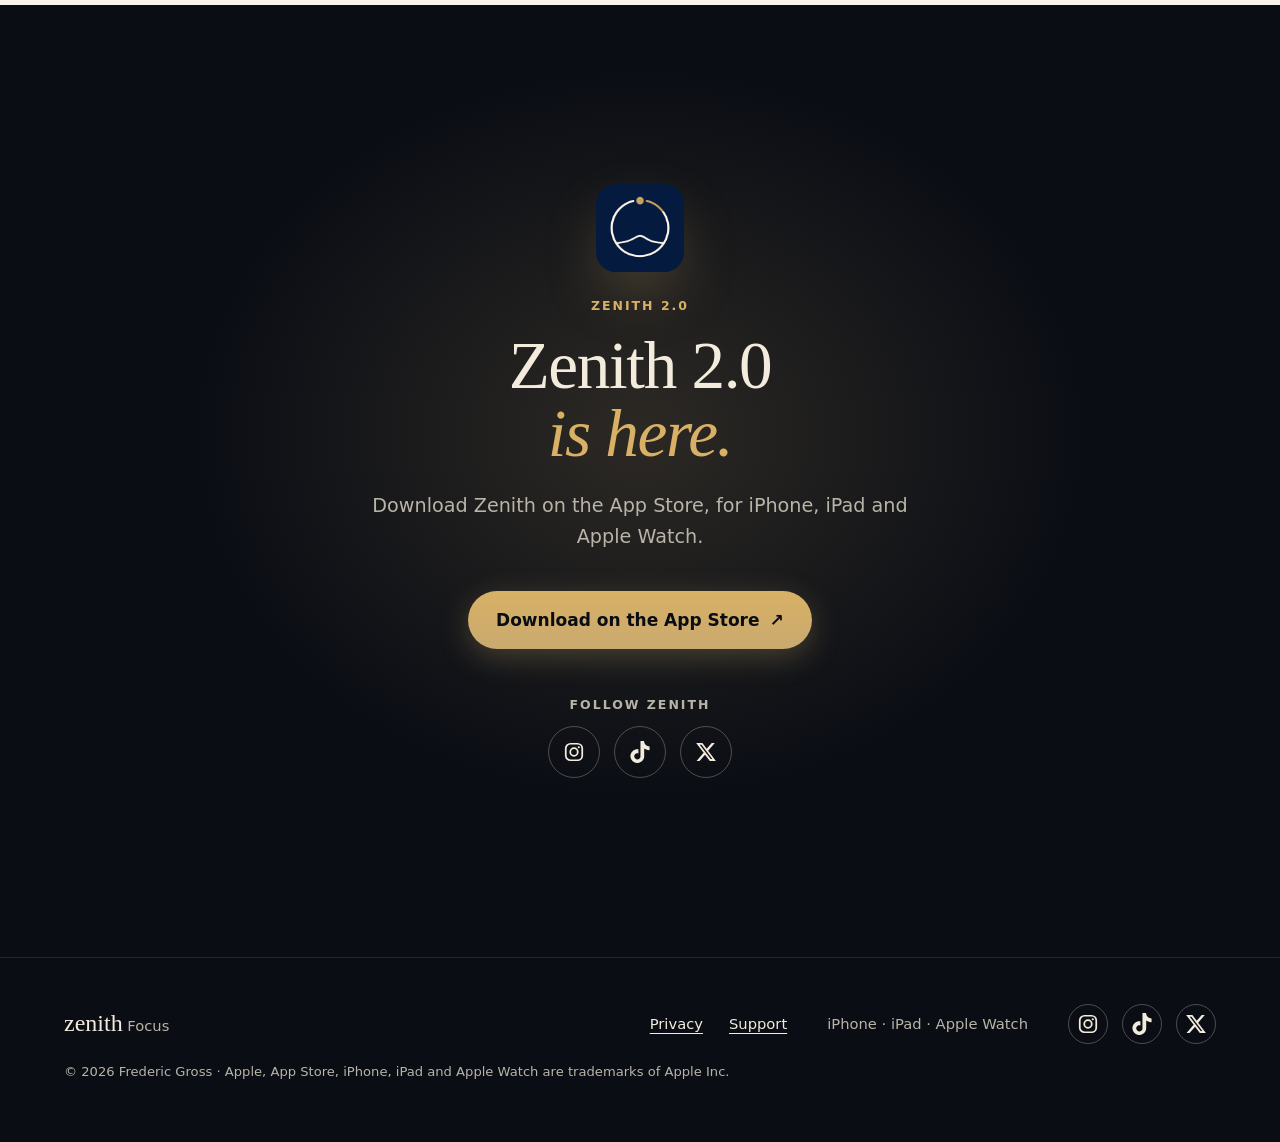
==== commit 7ea2cdfc: "Add social links (Instagram, TikTok, X) to the closing section and footer Co-Authored-By: Claude Son" ====
--- a/en/index.html
+++ b/en/index.html
@@ -31,7 +31,7 @@
 <script>document.documentElement.className="js"</script>
 <script src="../assets/site.js" defer></script>
 <script type="module" src="https://static.cloudflareinsights.com/beacon.min.js" data-cf-beacon='{"token":"1d8362c545bb4e14b969bdb014492a2b"}'></script>
-<script type="application/ld+json">{"@context":"https://schema.org","@type":"MobileApplication","name":"Zenith Focus","operatingSystem":"iOS, iPadOS, watchOS","applicationCategory":"HealthApplication","description":"Zenith 2.0 brings focus, ambient sounds, guided breathing and rhythm tracking to iPhone, iPad and Apple Watch. Coming soon to the App Store.","inLanguage":"en","author":{"@type":"Person","name":"Frederic Gross"}}</script>
+<script type="application/ld+json">{"@context":"https://schema.org","@type":"MobileApplication","name":"Zenith Focus","operatingSystem":"iOS, iPadOS, watchOS","applicationCategory":"HealthApplication","description":"Zenith 2.0 brings focus, ambient sounds, guided breathing and rhythm tracking to iPhone, iPad and Apple Watch. Coming soon to the App Store.","inLanguage":"en","author":{"@type":"Person","name":"Frederic Gross"},"sameAs":["https://www.instagram.com/zenithfocusapp/","https://www.tiktok.com/@zenithfocusapp","https://x.com/zenithfocusapp"]}</script>
 </head>
 <body>
 <a class="skip" href="#main">Skip to content</a>
@@ -199,6 +199,7 @@
     <h2 class="display display--md" id="launch-title">Zenith 2.0<br><em>is here.</em></h2>
     <p class="lead">Download Zenith on the App Store, for iPhone, iPad and Apple Watch.</p>
     <div class="launch__cta"><a class="btn btn--gold" href="https://apps.apple.com/app/id6775614706?pt=128974134&amp;ct=site" rel="noopener" data-place="launch">Download on the App Store <span aria-hidden="true">↗</span></a></div>
+    <p class="launch__follow">Follow Zenith</p><ul class="social social--lg" aria-label="Follow Zenith"><li><a href="https://www.instagram.com/zenithfocusapp/" target="_blank" rel="noopener noreferrer me" aria-label="Instagram (@zenithfocusapp)"><svg viewBox="0 0 24 24" width="22" height="22" aria-hidden="true" focusable="false"><rect x="3" y="3" width="18" height="18" rx="5.2" fill="none" stroke="currentColor" stroke-width="1.9"/><circle cx="12" cy="12" r="4.1" fill="none" stroke="currentColor" stroke-width="1.9"/><circle cx="17.2" cy="6.8" r="1.2" fill="currentColor"/></svg></a></li><li><a href="https://www.tiktok.com/@zenithfocusapp" target="_blank" rel="noopener noreferrer me" aria-label="TikTok (@zenithfocusapp)"><svg viewBox="0 0 24 24" width="22" height="22" aria-hidden="true" focusable="false"><path fill="currentColor" d="M12.525.02c1.31-.02 2.61-.01 3.91-.02.08 1.53.63 3.09 1.75 4.17 1.12 1.11 2.7 1.62 4.24 1.79v4.03c-1.44-.05-2.89-.35-4.2-.97-.57-.26-1.1-.59-1.62-.93-.01 2.92.01 5.84-.02 8.75-.08 1.4-.54 2.79-1.35 3.94-1.31 1.92-3.58 3.17-5.91 3.21-1.43.08-2.86-.31-4.08-1.03-2.02-1.19-3.44-3.37-3.65-5.71-.02-.5-.03-1-.01-1.49.18-1.9 1.12-3.72 2.58-4.96 1.66-1.44 3.98-2.13 6.15-1.72.02 1.48-.04 2.96-.04 4.44-.99-.32-2.15-.23-3.02.37-.63.41-1.11 1.04-1.36 1.75-.21.51-.15 1.07-.14 1.61.24 1.64 1.82 3.02 3.5 2.87 1.12-.01 2.19-.66 2.77-1.61.19-.33.4-.67.41-1.06.1-1.79.06-3.57.07-5.36.01-4.03-.01-8.05.02-12.07z"/></svg></a></li><li><a href="https://x.com/zenithfocusapp" target="_blank" rel="noopener noreferrer me" aria-label="X (@zenithfocusapp)"><svg viewBox="0 0 24 24" width="22" height="22" aria-hidden="true" focusable="false"><path fill="currentColor" d="M18.244 2.25h3.308l-7.227 8.26 8.502 11.24H16.17l-5.214-6.817L4.99 21.75H1.68l7.73-8.835L1.254 2.25H8.08l4.713 6.231zm-1.161 17.52h1.833L7.084 4.126H5.117z"/></svg></a></li></ul>
   </div>
 </section>
 
@@ -208,6 +209,7 @@
     <p class="footer-brand"><span class="wordmark">zenith</span> <span class="muted">Focus</span></p>
     <nav class="footer-links" aria-label="Privacy / Support"><a href="privacy.html">Privacy</a><a href="mailto:zenithfocusapp@gmail.com">Support</a></nav>
     <p class="footer-plat">iPhone · iPad · Apple Watch</p>
+    <ul class="social social--sm" aria-label="Follow Zenith"><li><a href="https://www.instagram.com/zenithfocusapp/" target="_blank" rel="noopener noreferrer me" aria-label="Instagram (@zenithfocusapp)"><svg viewBox="0 0 24 24" width="22" height="22" aria-hidden="true" focusable="false"><rect x="3" y="3" width="18" height="18" rx="5.2" fill="none" stroke="currentColor" stroke-width="1.9"/><circle cx="12" cy="12" r="4.1" fill="none" stroke="currentColor" stroke-width="1.9"/><circle cx="17.2" cy="6.8" r="1.2" fill="currentColor"/></svg></a></li><li><a href="https://www.tiktok.com/@zenithfocusapp" target="_blank" rel="noopener noreferrer me" aria-label="TikTok (@zenithfocusapp)"><svg viewBox="0 0 24 24" width="22" height="22" aria-hidden="true" focusable="false"><path fill="currentColor" d="M12.525.02c1.31-.02 2.61-.01 3.91-.02.08 1.53.63 3.09 1.75 4.17 1.12 1.11 2.7 1.62 4.24 1.79v4.03c-1.44-.05-2.89-.35-4.2-.97-.57-.26-1.1-.59-1.62-.93-.01 2.92.01 5.84-.02 8.75-.08 1.4-.54 2.79-1.35 3.94-1.31 1.92-3.58 3.17-5.91 3.21-1.43.08-2.86-.31-4.08-1.03-2.02-1.19-3.44-3.37-3.65-5.71-.02-.5-.03-1-.01-1.49.18-1.9 1.12-3.72 2.58-4.96 1.66-1.44 3.98-2.13 6.15-1.72.02 1.48-.04 2.96-.04 4.44-.99-.32-2.15-.23-3.02.37-.63.41-1.11 1.04-1.36 1.75-.21.51-.15 1.07-.14 1.61.24 1.64 1.82 3.02 3.5 2.87 1.12-.01 2.19-.66 2.77-1.61.19-.33.4-.67.41-1.06.1-1.79.06-3.57.07-5.36.01-4.03-.01-8.05.02-12.07z"/></svg></a></li><li><a href="https://x.com/zenithfocusapp" target="_blank" rel="noopener noreferrer me" aria-label="X (@zenithfocusapp)"><svg viewBox="0 0 24 24" width="22" height="22" aria-hidden="true" focusable="false"><path fill="currentColor" d="M18.244 2.25h3.308l-7.227 8.26 8.502 11.24H16.17l-5.214-6.817L4.99 21.75H1.68l7.73-8.835L1.254 2.25H8.08l4.713 6.231zm-1.161 17.52h1.833L7.084 4.126H5.117z"/></svg></a></li></ul>
     <p class="footer-fine">© 2026 Frederic Gross · Apple, App Store, iPhone, iPad and Apple Watch are trademarks of Apple Inc.</p>
   </div>
 </footer>
--- a/assets/site.css
+++ b/assets/site.css
@@ -296,3 +296,13 @@
 .reviews__note { text-align: center; margin: 2rem auto 0; }
 @media (min-width: 800px) { .reviews__grid { grid-template-columns: 1fr 1fr; gap: 24px; } }
 @media (min-width: 800px) { .review:last-child:nth-child(odd) { grid-column: 1 / -1; width: min(100%, 560px); justify-self: center; } }
+
+/* ---------- réseaux sociaux ---------- */
+.social { display: flex; gap: 14px; flex-wrap: wrap; }
+.social a { display: grid; place-items: center; width: 46px; height: 46px; border-radius: 50%; border: 1px solid rgba(243, 236, 221, .28); color: var(--on-night); text-decoration: none; transition: color .2s, border-color .2s, background .2s, transform .25s var(--ease); }
+.social a:hover { color: var(--gold-bright); border-color: var(--gold-bright); background: rgba(216, 177, 102, .1); transform: translateY(-2px); }
+.social--lg { justify-content: center; margin-top: 14px; }
+.social--lg a { width: 52px; height: 52px; }
+.launch__follow { margin-top: 3rem; font: 600 .78rem var(--sans); letter-spacing: .16em; text-transform: uppercase; color: var(--on-night-2); }
+.social--sm a { width: 40px; height: 40px; }
+@media (min-width: 900px) { .footer-grid { grid-template-columns: 1fr auto auto auto; } }
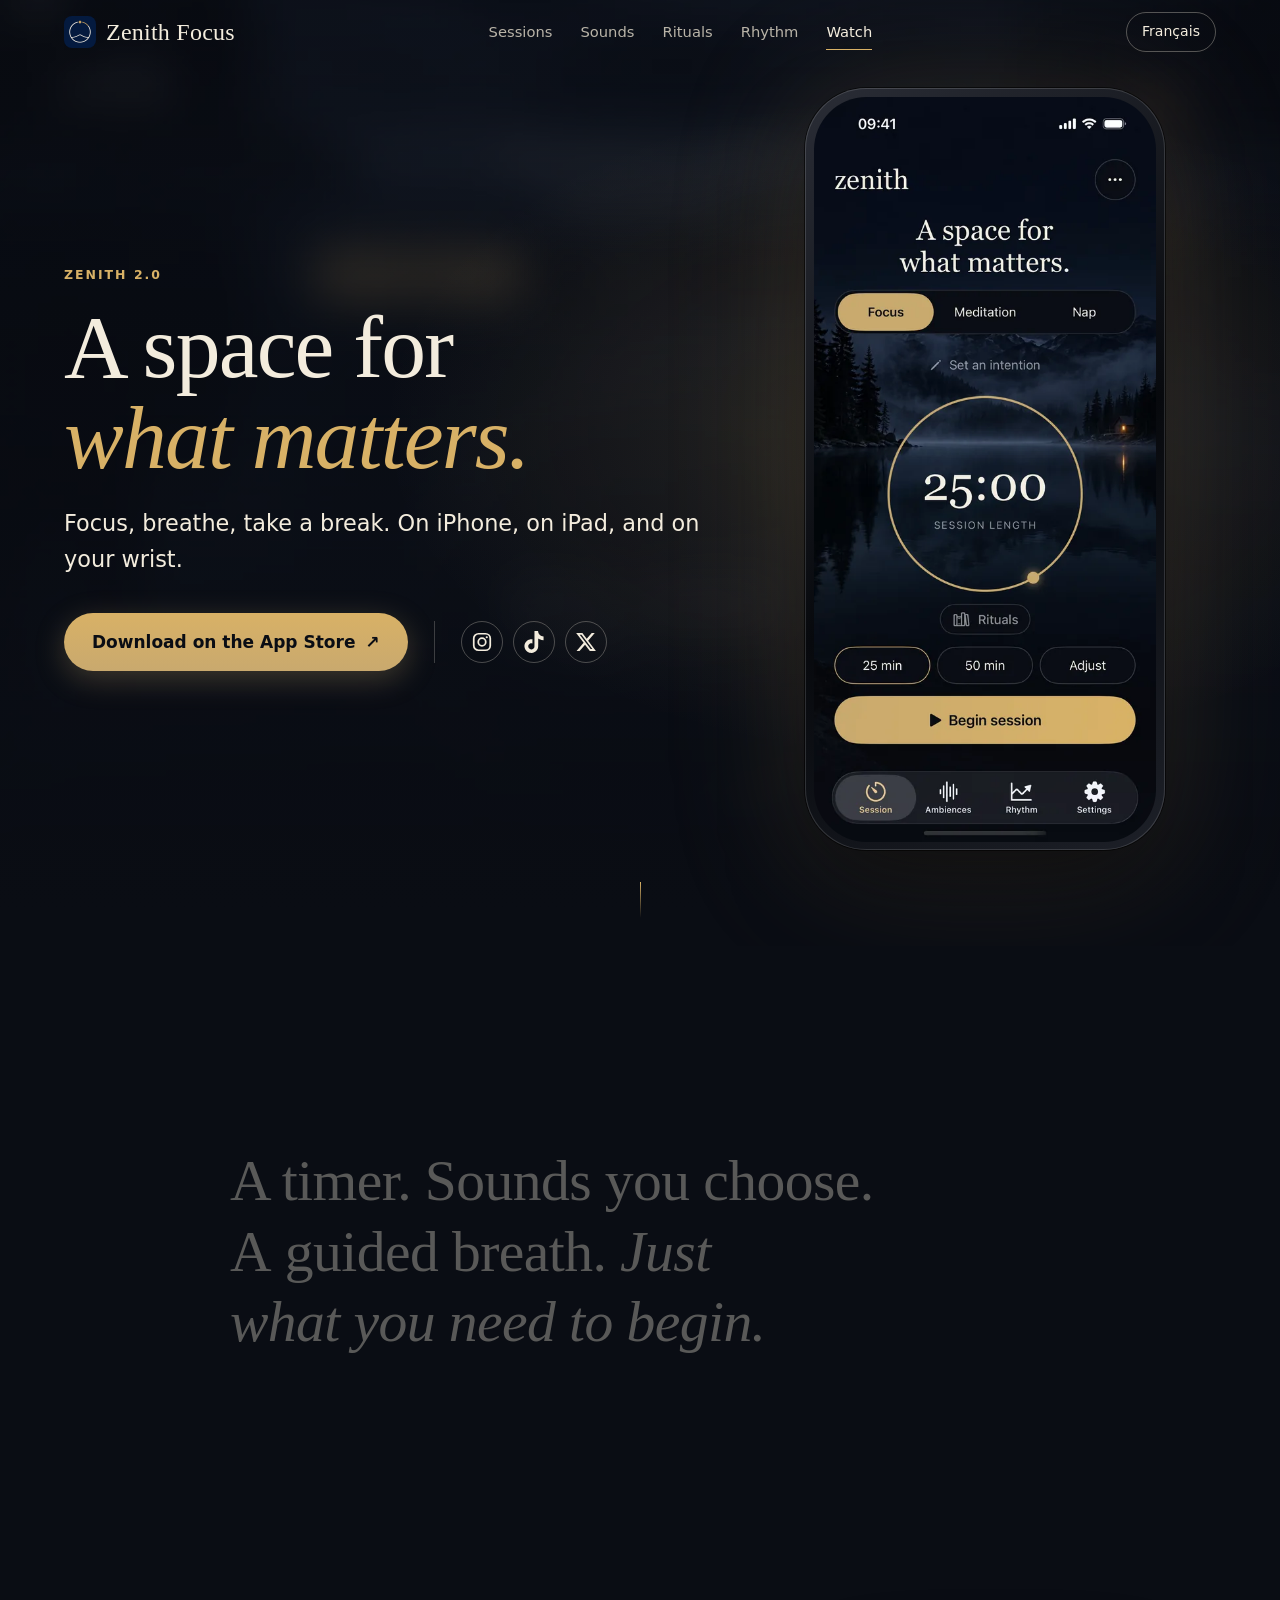
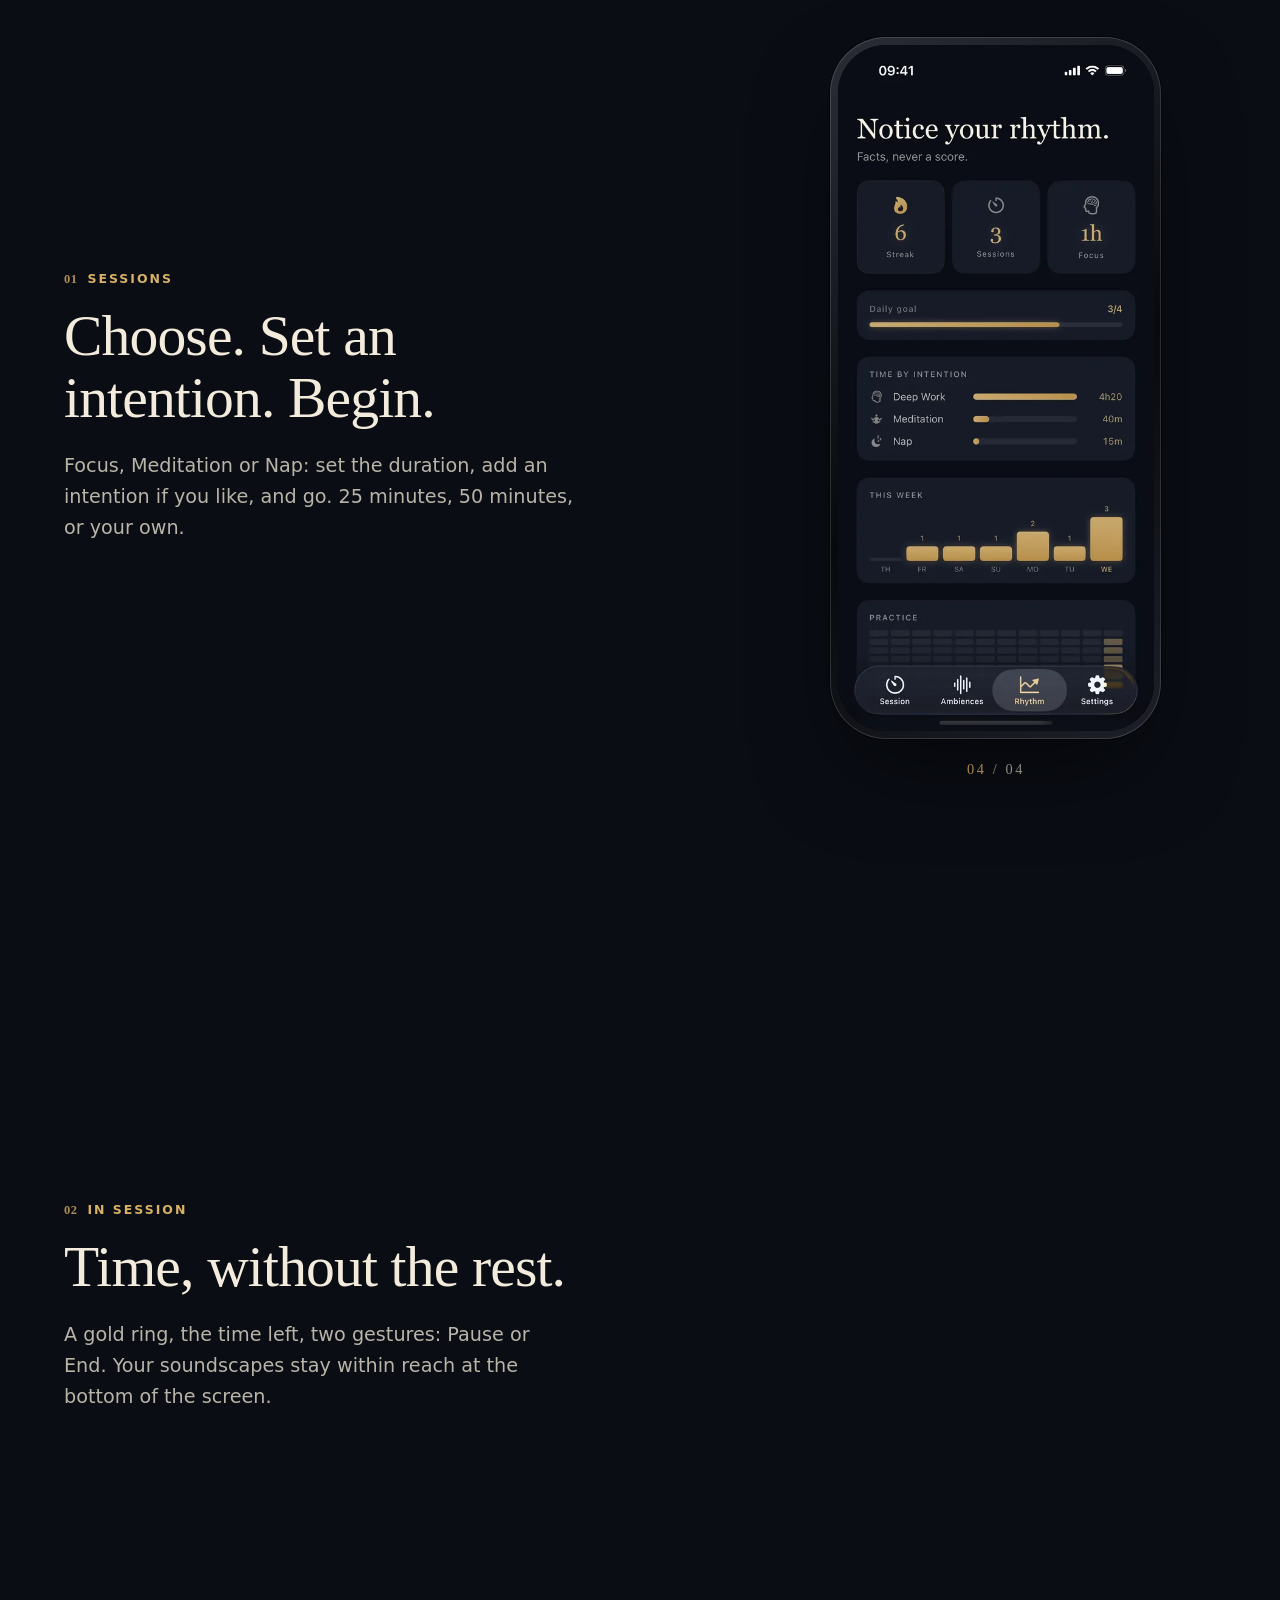
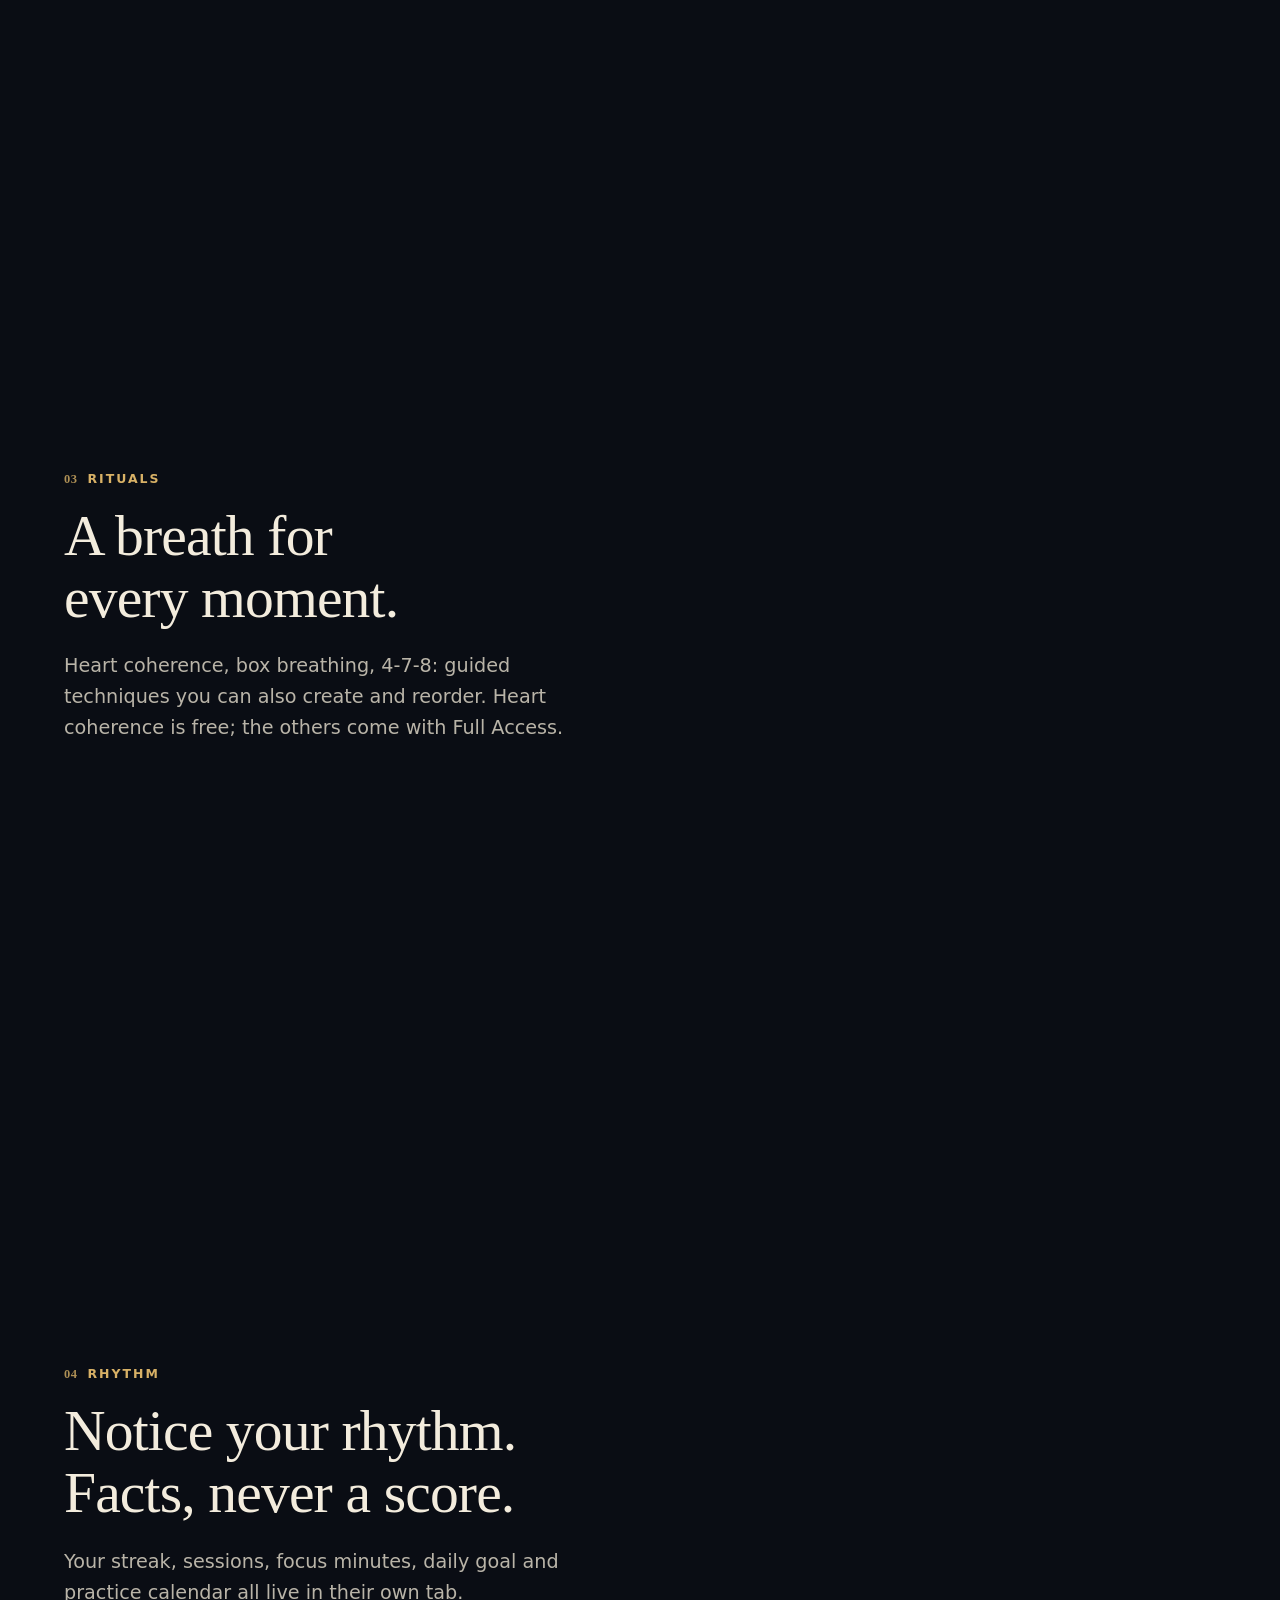
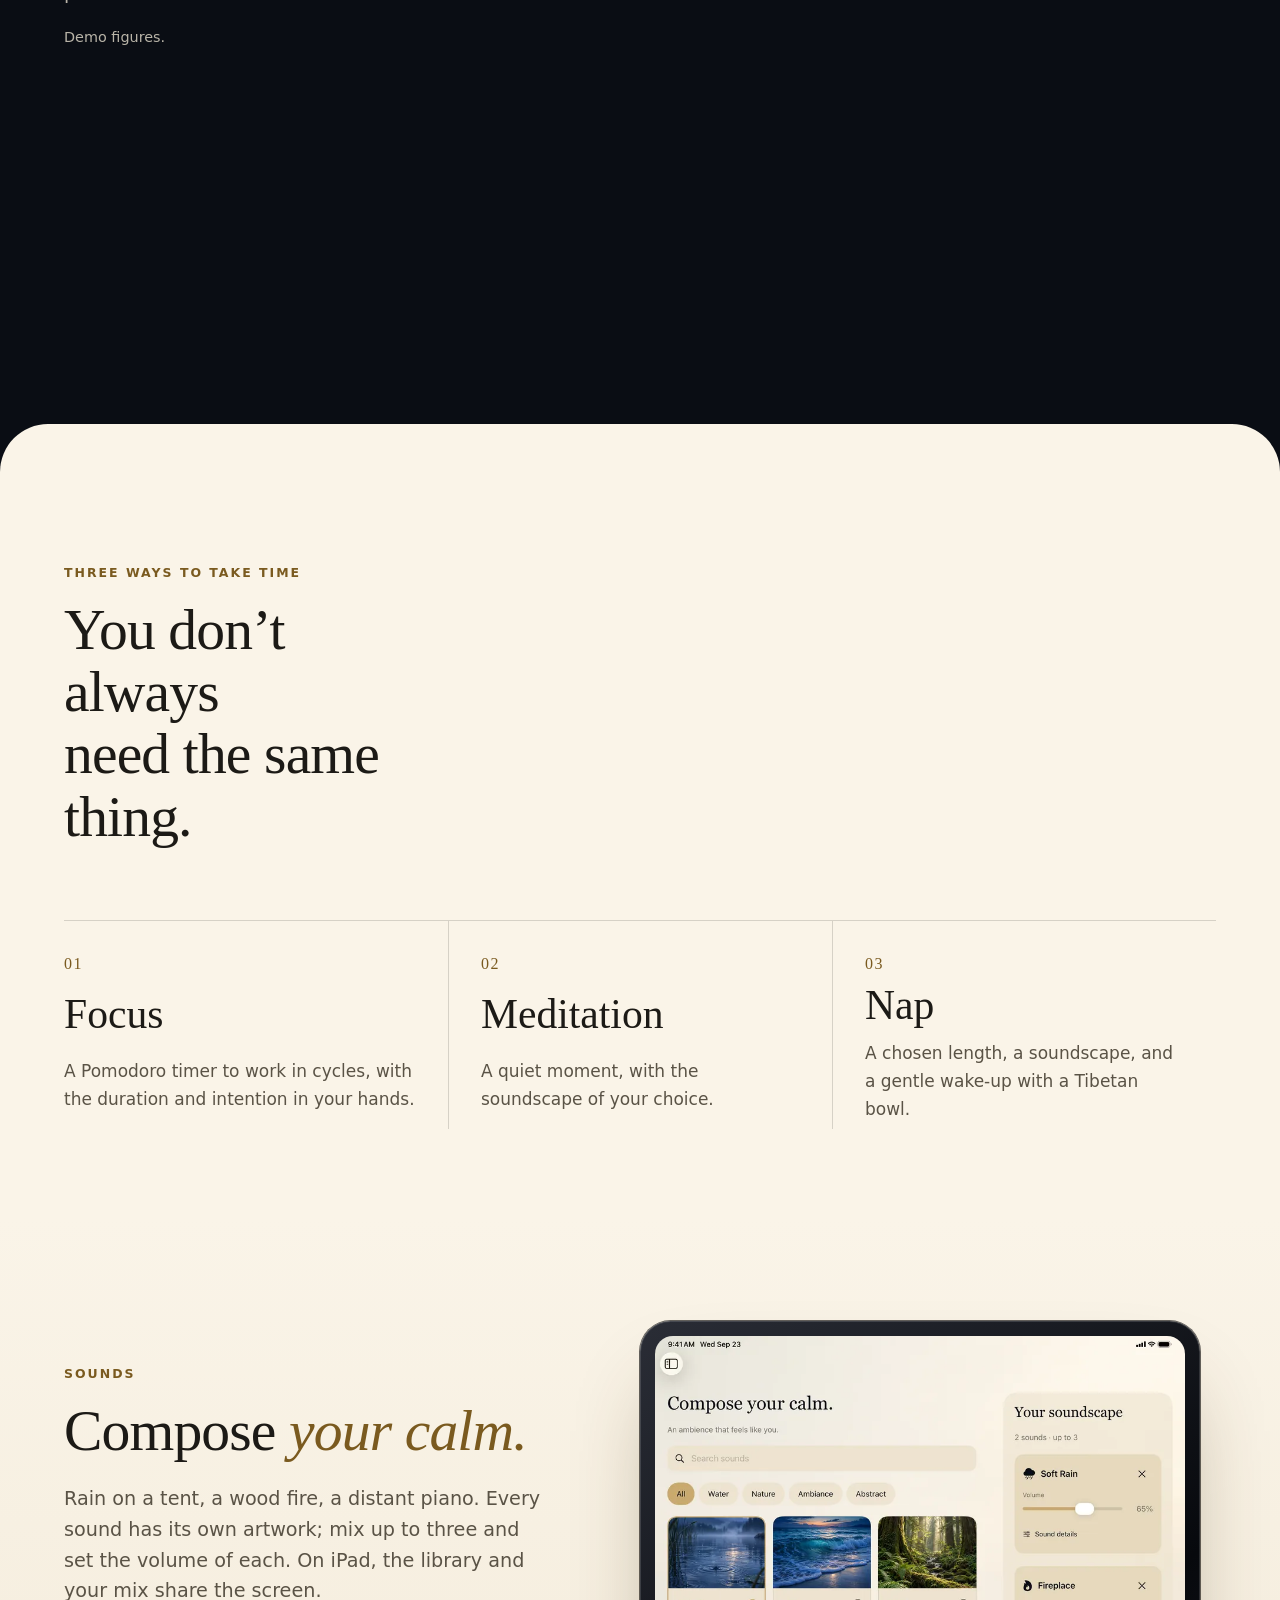
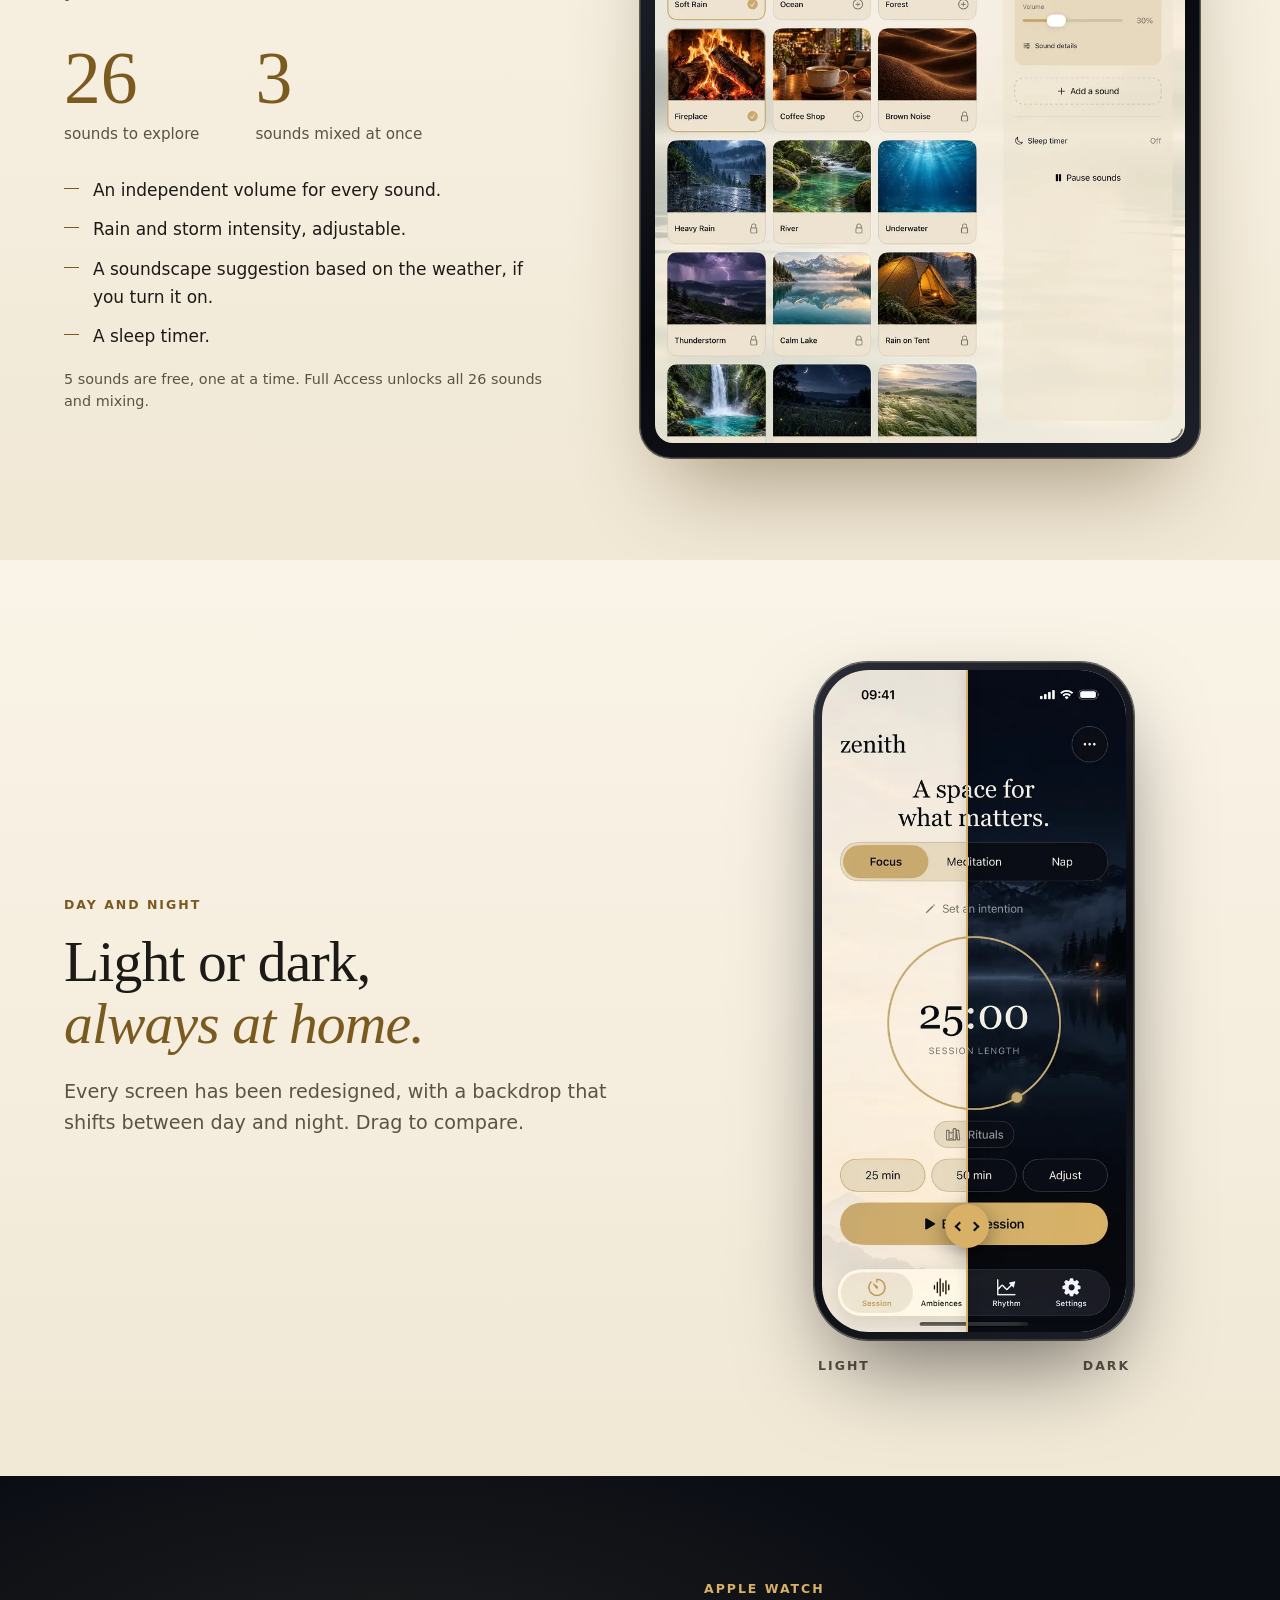
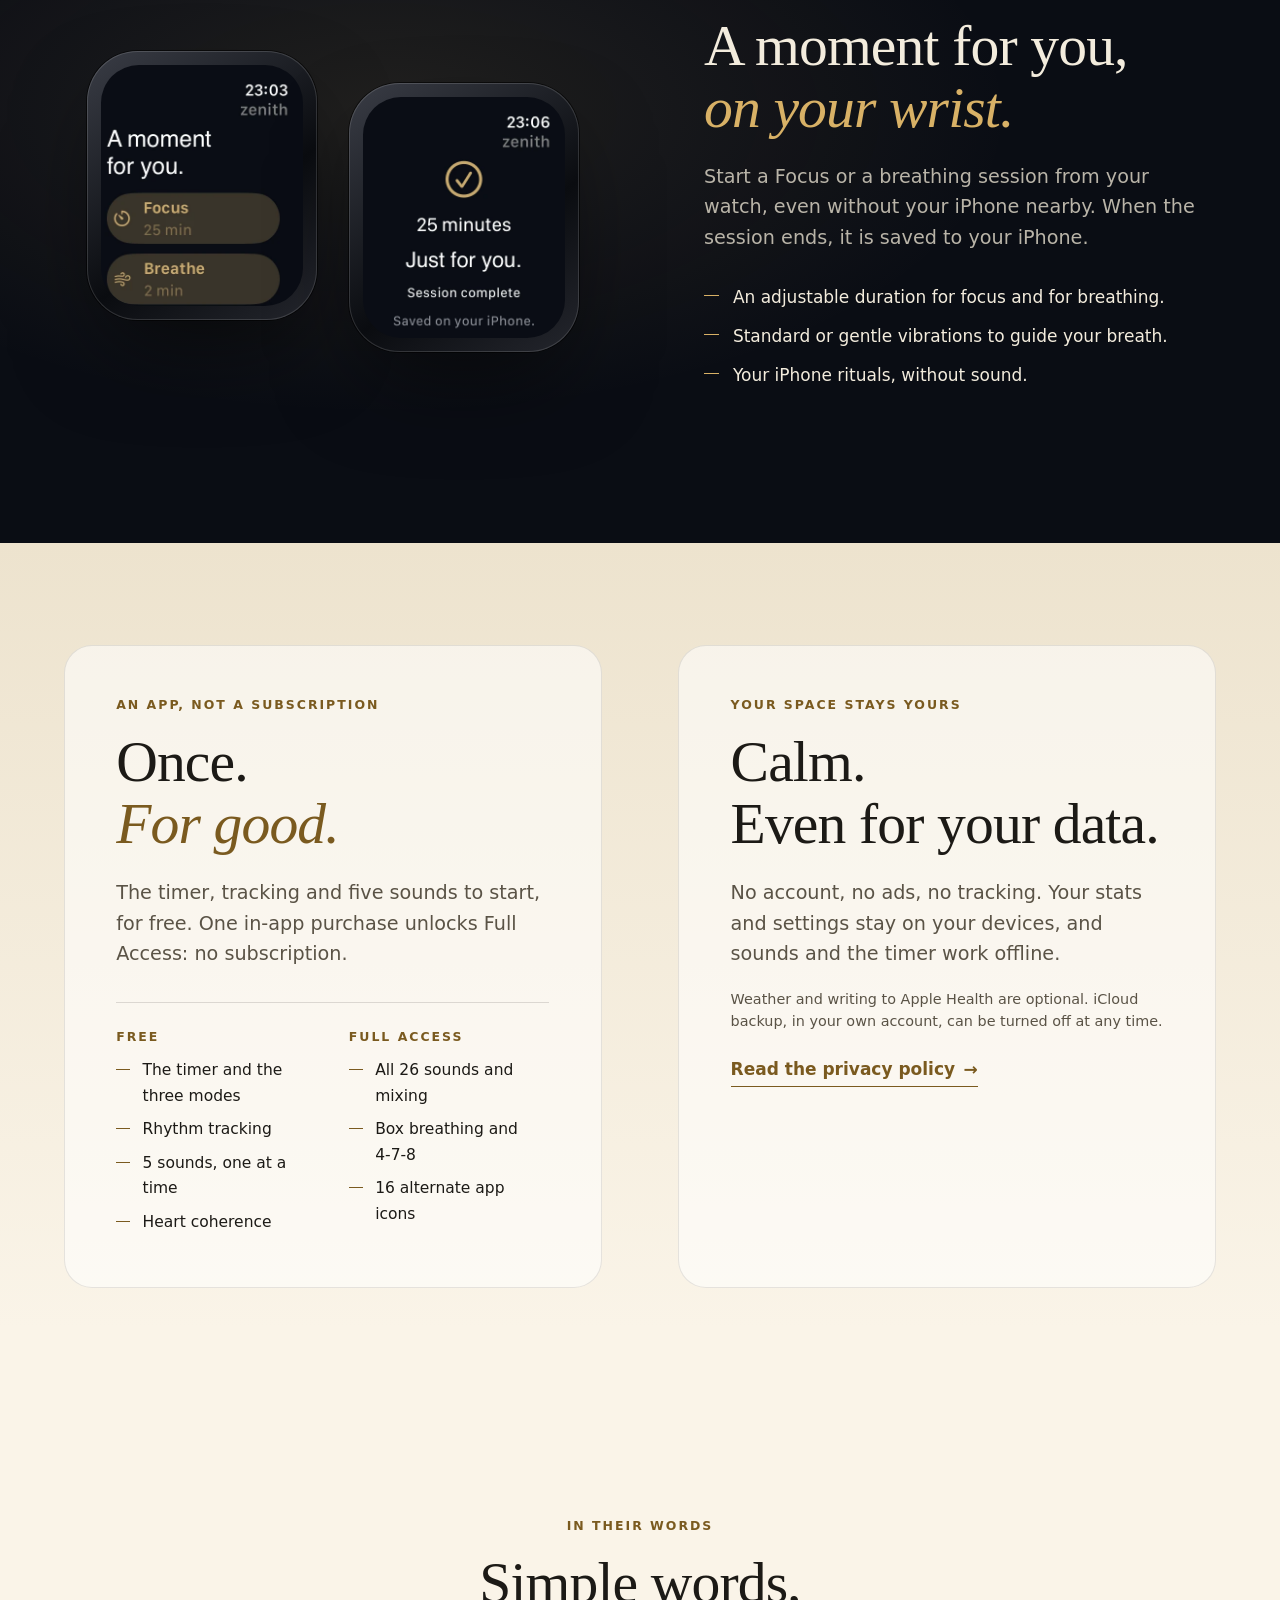
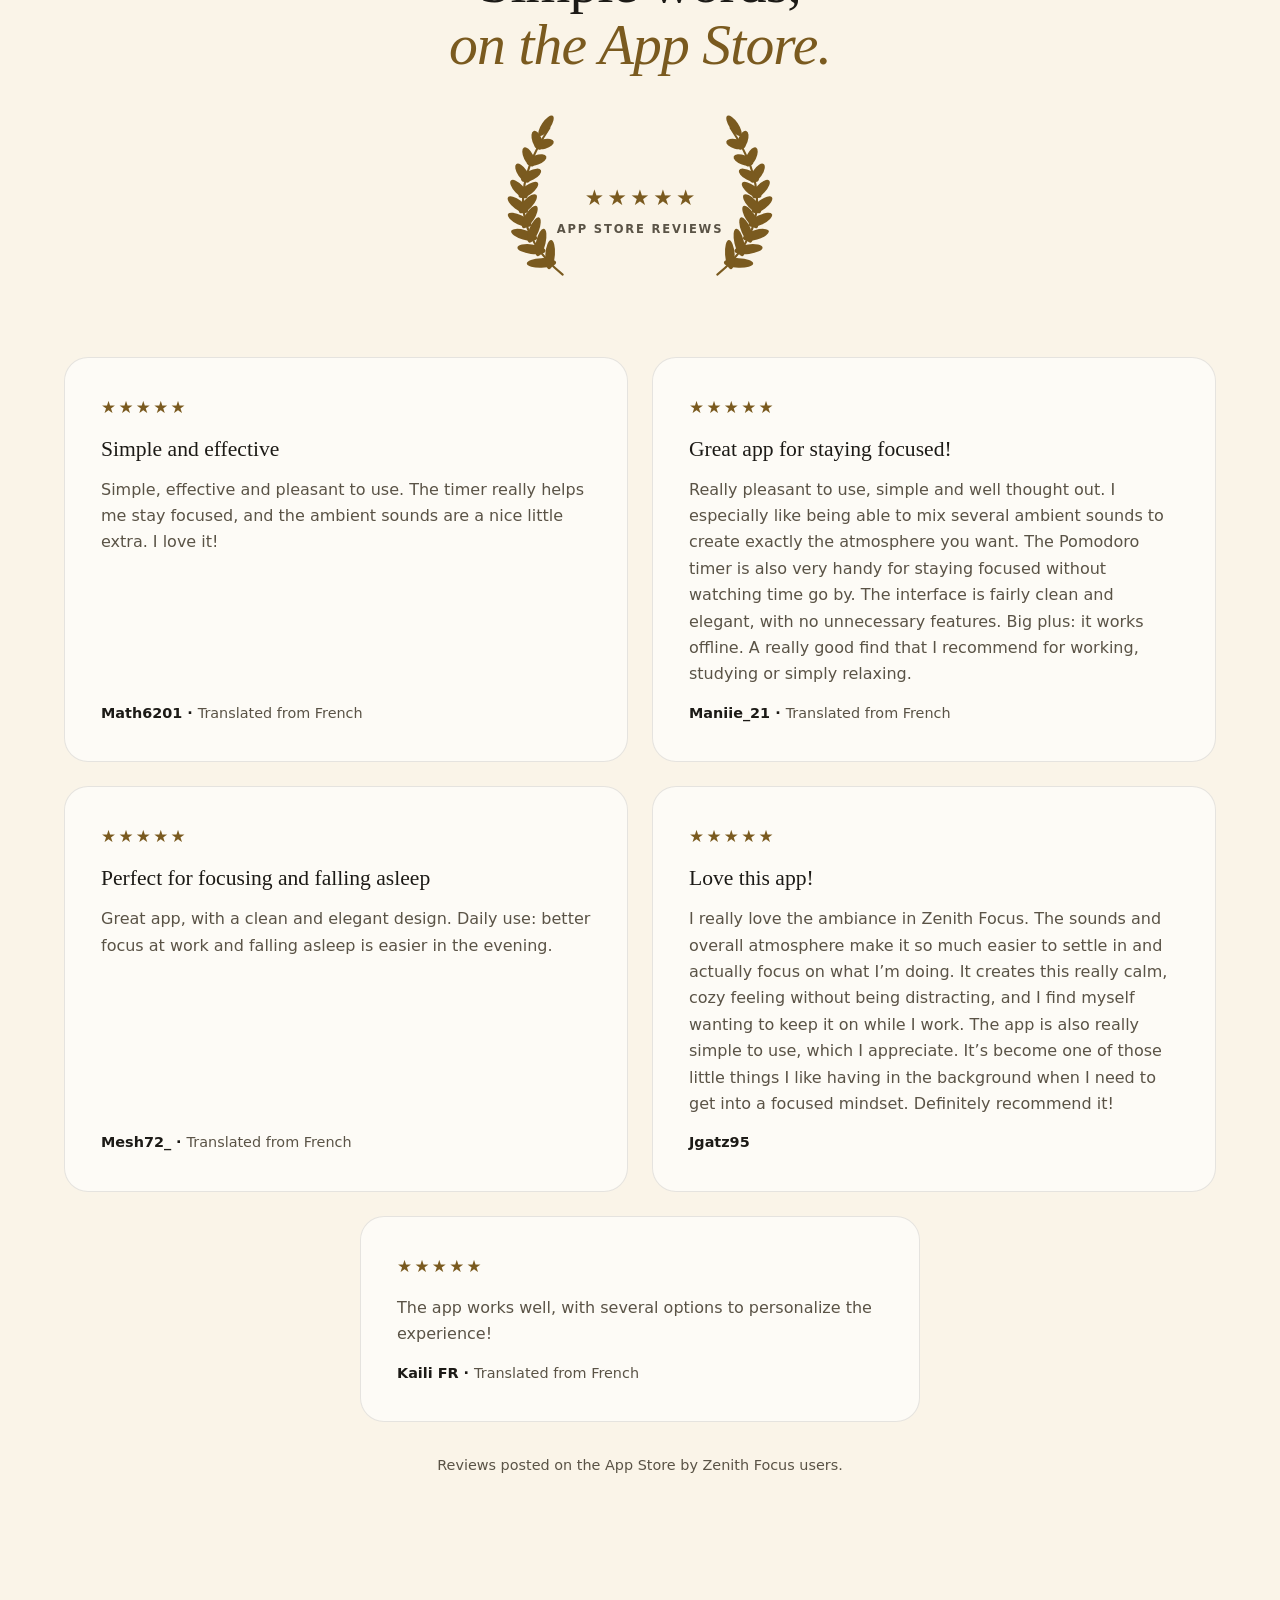
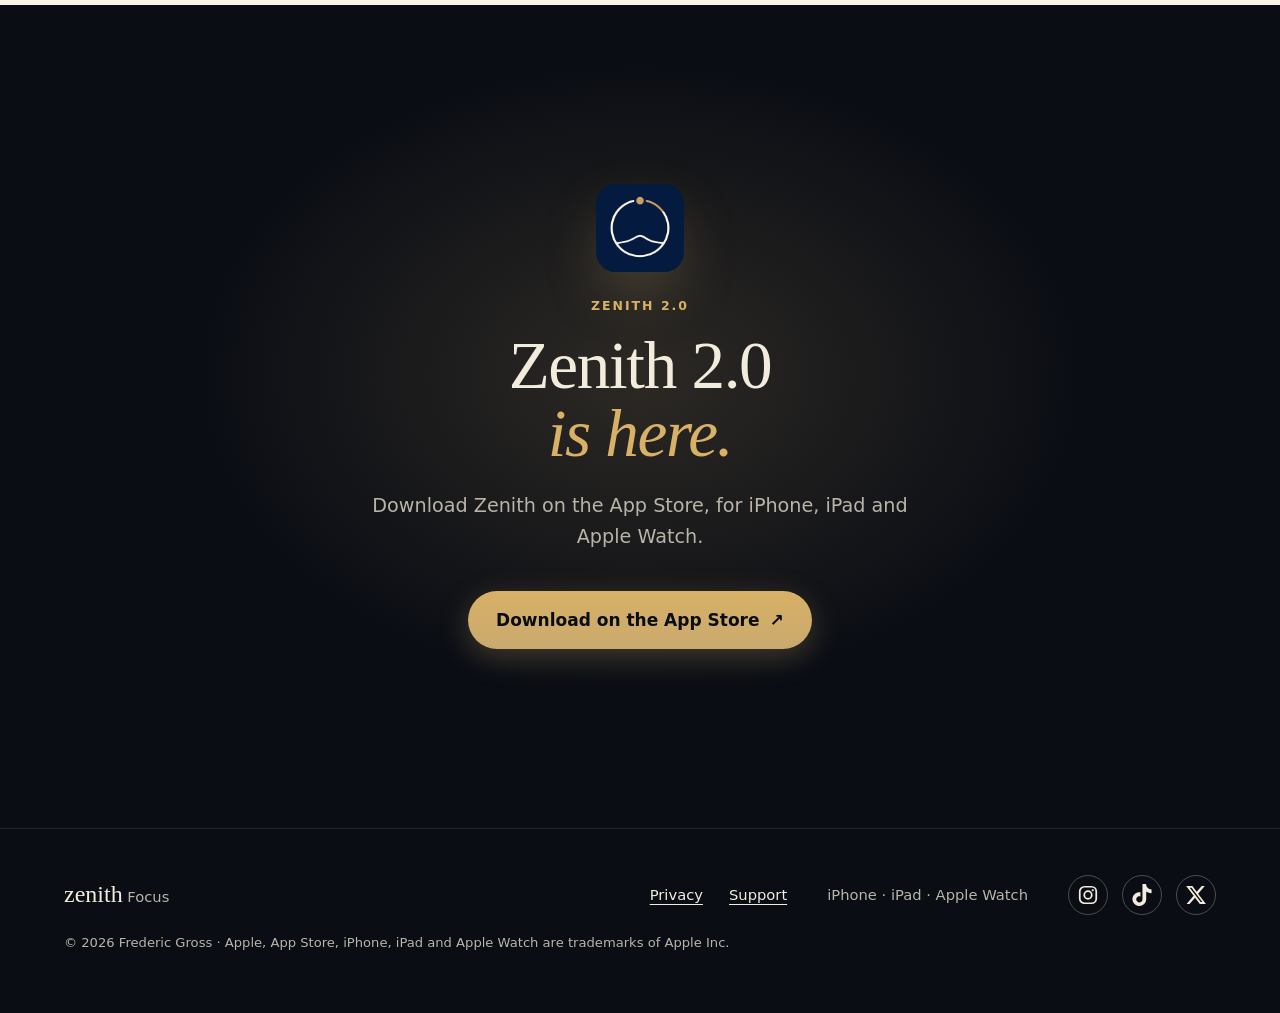
==== commit 77237e79: "Socials: next to the hero download button + footer; cache-bust CSS/JS Co-Authored-By: Claude Sonnet " ====
--- a/en/index.html
+++ b/en/index.html
@@ -27,9 +27,9 @@
 <link rel="icon" type="image/png" sizes="32x32" href="../assets/img/favicon-32.png">
 <link rel="icon" type="image/png" sizes="192x192" href="../assets/img/icon-192.png">
 <link rel="apple-touch-icon" href="../assets/img/apple-touch-icon.png">
-<link rel="stylesheet" href="../assets/site.css">
+<link rel="stylesheet" href="../assets/site.css?v=c65d77c1">
 <script>document.documentElement.className="js"</script>
-<script src="../assets/site.js" defer></script>
+<script src="../assets/site.js?v=c65d77c1" defer></script>
 <script type="module" src="https://static.cloudflareinsights.com/beacon.min.js" data-cf-beacon='{"token":"1d8362c545bb4e14b969bdb014492a2b"}'></script>
 <script type="application/ld+json">{"@context":"https://schema.org","@type":"MobileApplication","name":"Zenith Focus","operatingSystem":"iOS, iPadOS, watchOS","applicationCategory":"HealthApplication","description":"Zenith 2.0 brings focus, ambient sounds, guided breathing and rhythm tracking to iPhone, iPad and Apple Watch. Coming soon to the App Store.","inLanguage":"en","author":{"@type":"Person","name":"Frederic Gross"},"sameAs":["https://www.instagram.com/zenithfocusapp/","https://www.tiktok.com/@zenithfocusapp","https://x.com/zenithfocusapp"]}</script>
 </head>
@@ -51,7 +51,7 @@
       <p class="eyebrow hero__in" style="--d:.05s">Zenith 2.0</p>
       <h1 class="display hero__in" id="hero-title" style="--d:.15s">A space for<br><em>what matters.</em></h1>
       <p class="lead lead--hero hero__in" style="--d:.3s">Focus, breathe, take a break. On iPhone, on iPad, and on your wrist.</p>
-      <div class="hero__cta hero__in" style="--d:.45s"><a class="btn btn--gold" href="https://apps.apple.com/app/id6775614706?pt=128974134&amp;ct=site" rel="noopener" data-place="hero">Download on the App Store <span aria-hidden="true">↗</span></a></div>
+      <div class="hero__cta hero__in" style="--d:.45s"><a class="btn btn--gold" href="https://apps.apple.com/app/id6775614706?pt=128974134&amp;ct=site" rel="noopener" data-place="hero">Download on the App Store <span aria-hidden="true">↗</span></a><ul class="social social--inline" aria-label="Follow Zenith"><li><a href="https://www.instagram.com/zenithfocusapp/" target="_blank" rel="noopener noreferrer me" aria-label="Instagram (@zenithfocusapp)"><svg viewBox="0 0 24 24" width="22" height="22" aria-hidden="true" focusable="false"><rect x="3" y="3" width="18" height="18" rx="5.2" fill="none" stroke="currentColor" stroke-width="1.9"/><circle cx="12" cy="12" r="4.1" fill="none" stroke="currentColor" stroke-width="1.9"/><circle cx="17.2" cy="6.8" r="1.2" fill="currentColor"/></svg></a></li><li><a href="https://www.tiktok.com/@zenithfocusapp" target="_blank" rel="noopener noreferrer me" aria-label="TikTok (@zenithfocusapp)"><svg viewBox="0 0 24 24" width="22" height="22" aria-hidden="true" focusable="false"><path fill="currentColor" d="M12.525.02c1.31-.02 2.61-.01 3.91-.02.08 1.53.63 3.09 1.75 4.17 1.12 1.11 2.7 1.62 4.24 1.79v4.03c-1.44-.05-2.89-.35-4.2-.97-.57-.26-1.1-.59-1.62-.93-.01 2.92.01 5.84-.02 8.75-.08 1.4-.54 2.79-1.35 3.94-1.31 1.92-3.58 3.17-5.91 3.21-1.43.08-2.86-.31-4.08-1.03-2.02-1.19-3.44-3.37-3.65-5.71-.02-.5-.03-1-.01-1.49.18-1.9 1.12-3.72 2.58-4.96 1.66-1.44 3.98-2.13 6.15-1.72.02 1.48-.04 2.96-.04 4.44-.99-.32-2.15-.23-3.02.37-.63.41-1.11 1.04-1.36 1.75-.21.51-.15 1.07-.14 1.61.24 1.64 1.82 3.02 3.5 2.87 1.12-.01 2.19-.66 2.77-1.61.19-.33.4-.67.41-1.06.1-1.79.06-3.57.07-5.36.01-4.03-.01-8.05.02-12.07z"/></svg></a></li><li><a href="https://x.com/zenithfocusapp" target="_blank" rel="noopener noreferrer me" aria-label="X (@zenithfocusapp)"><svg viewBox="0 0 24 24" width="22" height="22" aria-hidden="true" focusable="false"><path fill="currentColor" d="M18.244 2.25h3.308l-7.227 8.26 8.502 11.24H16.17l-5.214-6.817L4.99 21.75H1.68l7.73-8.835L1.254 2.25H8.08l4.713 6.231zm-1.161 17.52h1.833L7.084 4.126H5.117z"/></svg></a></li></ul></div>
     </div>
     <div class="hero__device hero__in hero__in--device" style="--d:.35s" data-parallax="-0.05">
       <div class="device device--phone device--hero"><div class="device__bezel"><div class="device__screen"><img class="fill" src="../assets/img/iphone-ready-dark-en-780.webp" srcset="../assets/img/iphone-ready-dark-en-520.webp 520w, ../assets/img/iphone-ready-dark-en-780.webp 780w" sizes="(min-width: 900px) 340px, 68vw" width="780" height="1696" alt="Zenith 2.0 home screen in dark mode: Focus mode, a 25-minute timer inside a gold ring and the “Start session” button." decoding="async" fetchpriority="high"></div></div></div>
@@ -199,7 +199,6 @@
     <h2 class="display display--md" id="launch-title">Zenith 2.0<br><em>is here.</em></h2>
     <p class="lead">Download Zenith on the App Store, for iPhone, iPad and Apple Watch.</p>
     <div class="launch__cta"><a class="btn btn--gold" href="https://apps.apple.com/app/id6775614706?pt=128974134&amp;ct=site" rel="noopener" data-place="launch">Download on the App Store <span aria-hidden="true">↗</span></a></div>
-    <p class="launch__follow">Follow Zenith</p><ul class="social social--lg" aria-label="Follow Zenith"><li><a href="https://www.instagram.com/zenithfocusapp/" target="_blank" rel="noopener noreferrer me" aria-label="Instagram (@zenithfocusapp)"><svg viewBox="0 0 24 24" width="22" height="22" aria-hidden="true" focusable="false"><rect x="3" y="3" width="18" height="18" rx="5.2" fill="none" stroke="currentColor" stroke-width="1.9"/><circle cx="12" cy="12" r="4.1" fill="none" stroke="currentColor" stroke-width="1.9"/><circle cx="17.2" cy="6.8" r="1.2" fill="currentColor"/></svg></a></li><li><a href="https://www.tiktok.com/@zenithfocusapp" target="_blank" rel="noopener noreferrer me" aria-label="TikTok (@zenithfocusapp)"><svg viewBox="0 0 24 24" width="22" height="22" aria-hidden="true" focusable="false"><path fill="currentColor" d="M12.525.02c1.31-.02 2.61-.01 3.91-.02.08 1.53.63 3.09 1.75 4.17 1.12 1.11 2.7 1.62 4.24 1.79v4.03c-1.44-.05-2.89-.35-4.2-.97-.57-.26-1.1-.59-1.62-.93-.01 2.92.01 5.84-.02 8.75-.08 1.4-.54 2.79-1.35 3.94-1.31 1.92-3.58 3.17-5.91 3.21-1.43.08-2.86-.31-4.08-1.03-2.02-1.19-3.44-3.37-3.65-5.71-.02-.5-.03-1-.01-1.49.18-1.9 1.12-3.72 2.58-4.96 1.66-1.44 3.98-2.13 6.15-1.72.02 1.48-.04 2.96-.04 4.44-.99-.32-2.15-.23-3.02.37-.63.41-1.11 1.04-1.36 1.75-.21.51-.15 1.07-.14 1.61.24 1.64 1.82 3.02 3.5 2.87 1.12-.01 2.19-.66 2.77-1.61.19-.33.4-.67.41-1.06.1-1.79.06-3.57.07-5.36.01-4.03-.01-8.05.02-12.07z"/></svg></a></li><li><a href="https://x.com/zenithfocusapp" target="_blank" rel="noopener noreferrer me" aria-label="X (@zenithfocusapp)"><svg viewBox="0 0 24 24" width="22" height="22" aria-hidden="true" focusable="false"><path fill="currentColor" d="M18.244 2.25h3.308l-7.227 8.26 8.502 11.24H16.17l-5.214-6.817L4.99 21.75H1.68l7.73-8.835L1.254 2.25H8.08l4.713 6.231zm-1.161 17.52h1.833L7.084 4.126H5.117z"/></svg></a></li></ul>
   </div>
 </section>
 
--- a/assets/site.css
+++ b/assets/site.css
@@ -306,3 +306,8 @@
 .launch__follow { margin-top: 3rem; font: 600 .78rem var(--sans); letter-spacing: .16em; text-transform: uppercase; color: var(--on-night-2); }
 .social--sm a { width: 40px; height: 40px; }
 @media (min-width: 900px) { .footer-grid { grid-template-columns: 1fr auto auto auto; } }
+
+.hero__cta { display: flex; flex-wrap: wrap; align-items: center; gap: 18px 26px; }
+.social--inline { align-items: center; gap: 10px; padding-left: 26px; border-left: 1px solid rgba(243, 236, 221, .22); }
+.social--inline a { width: 42px; height: 42px; }
+@media (max-width: 520px) { .social--inline { padding-left: 0; border-left: 0; } }
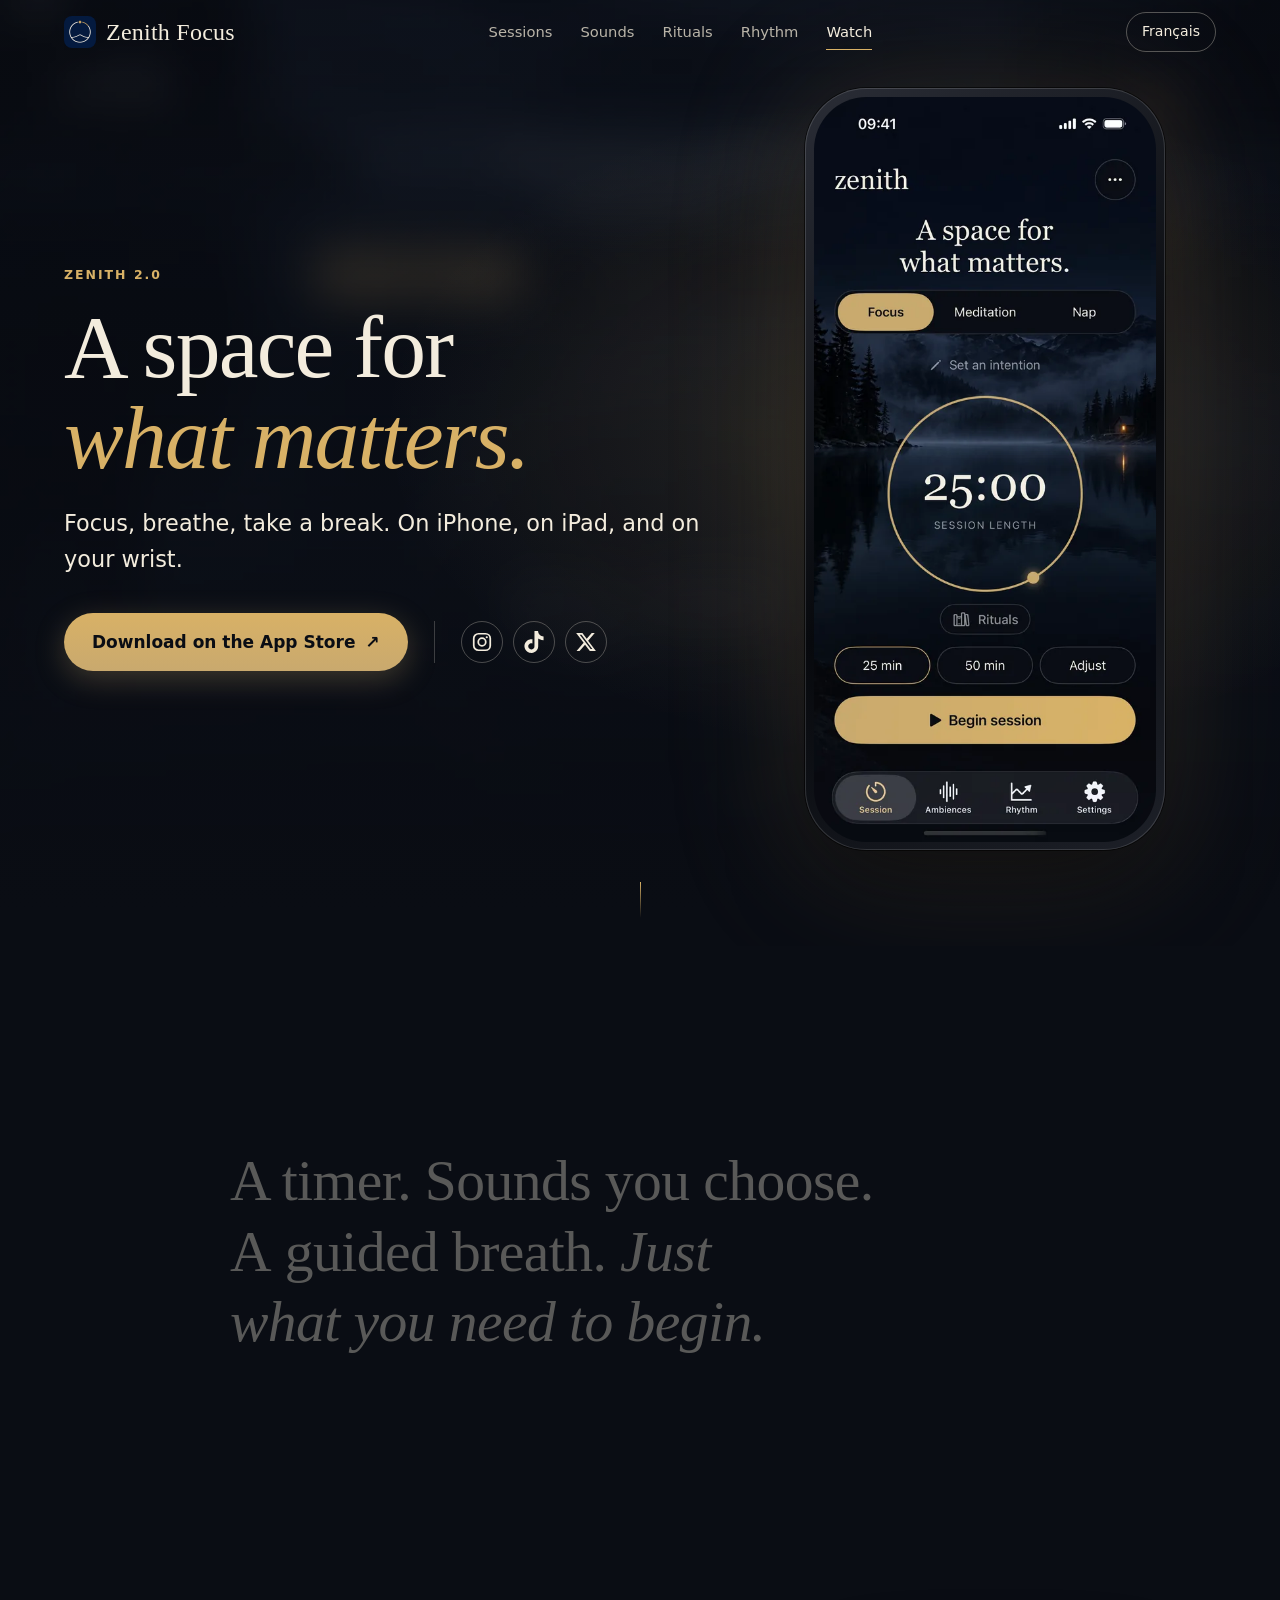
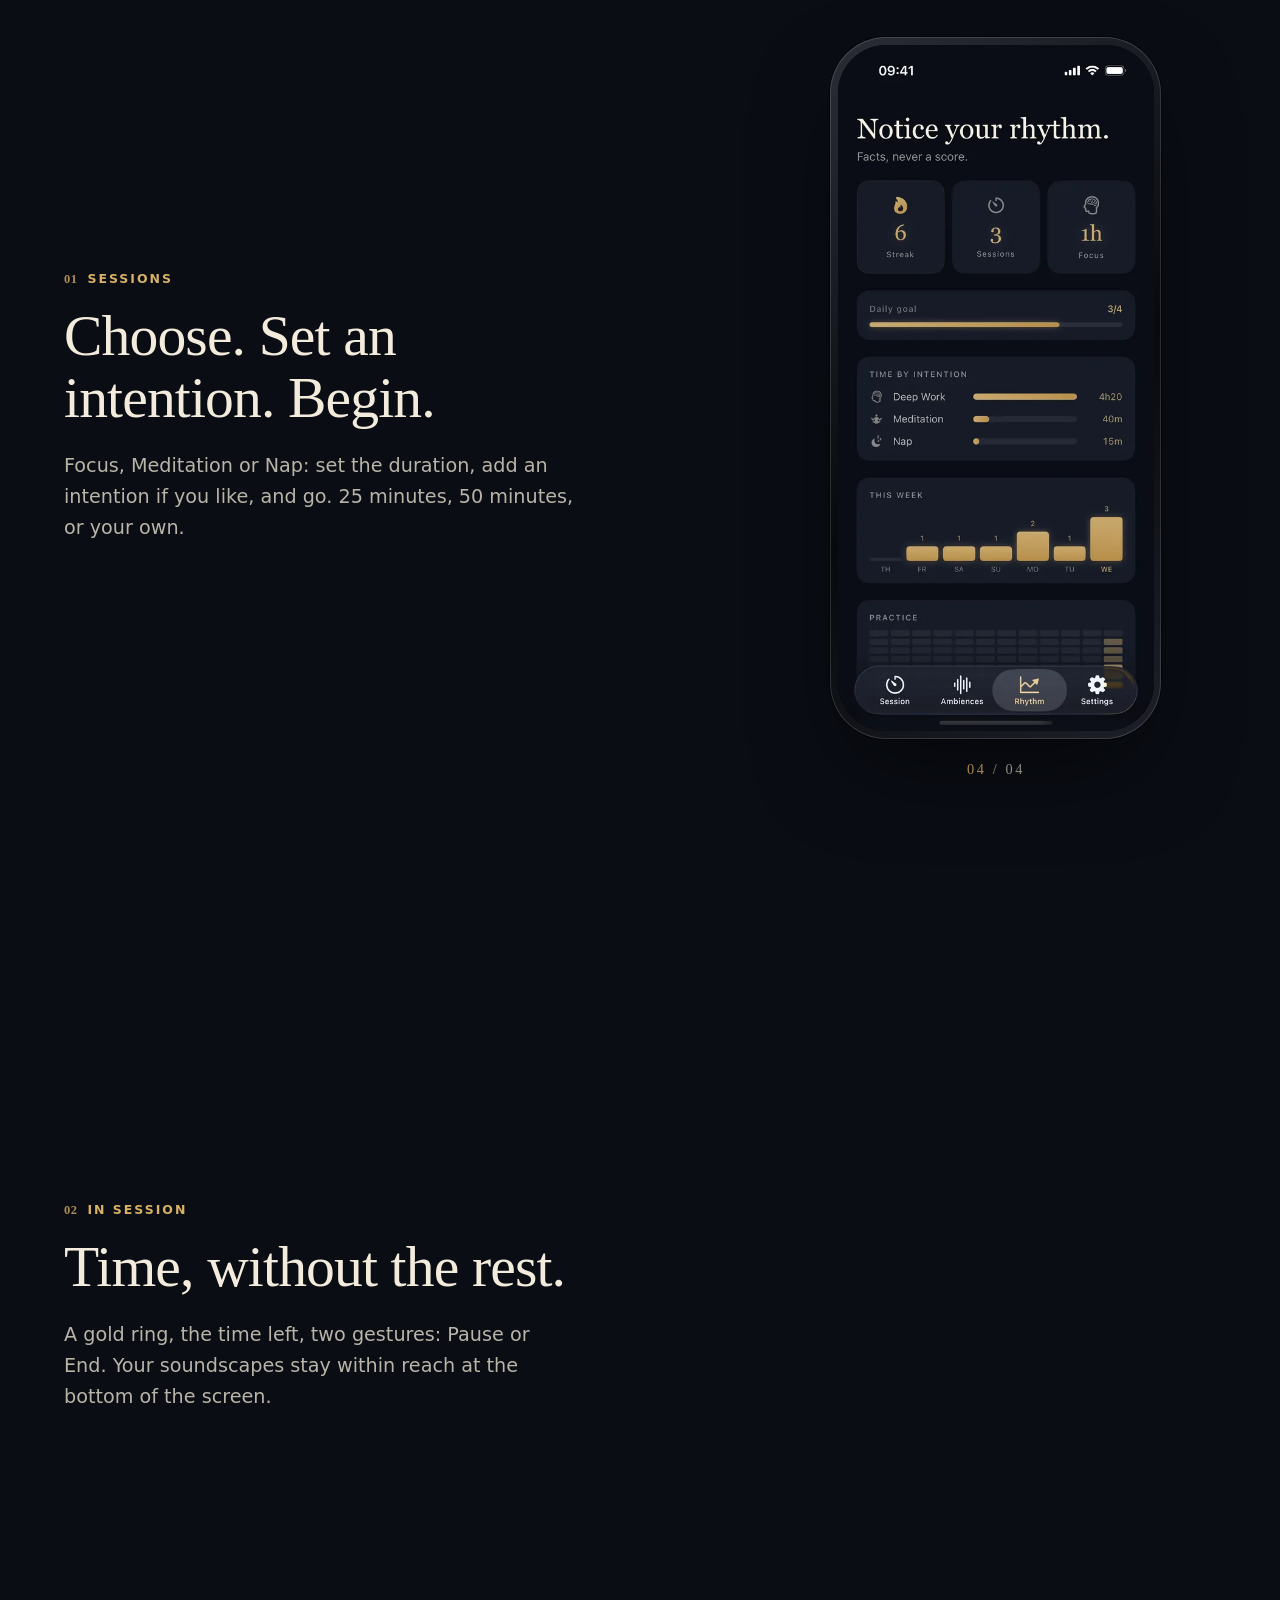
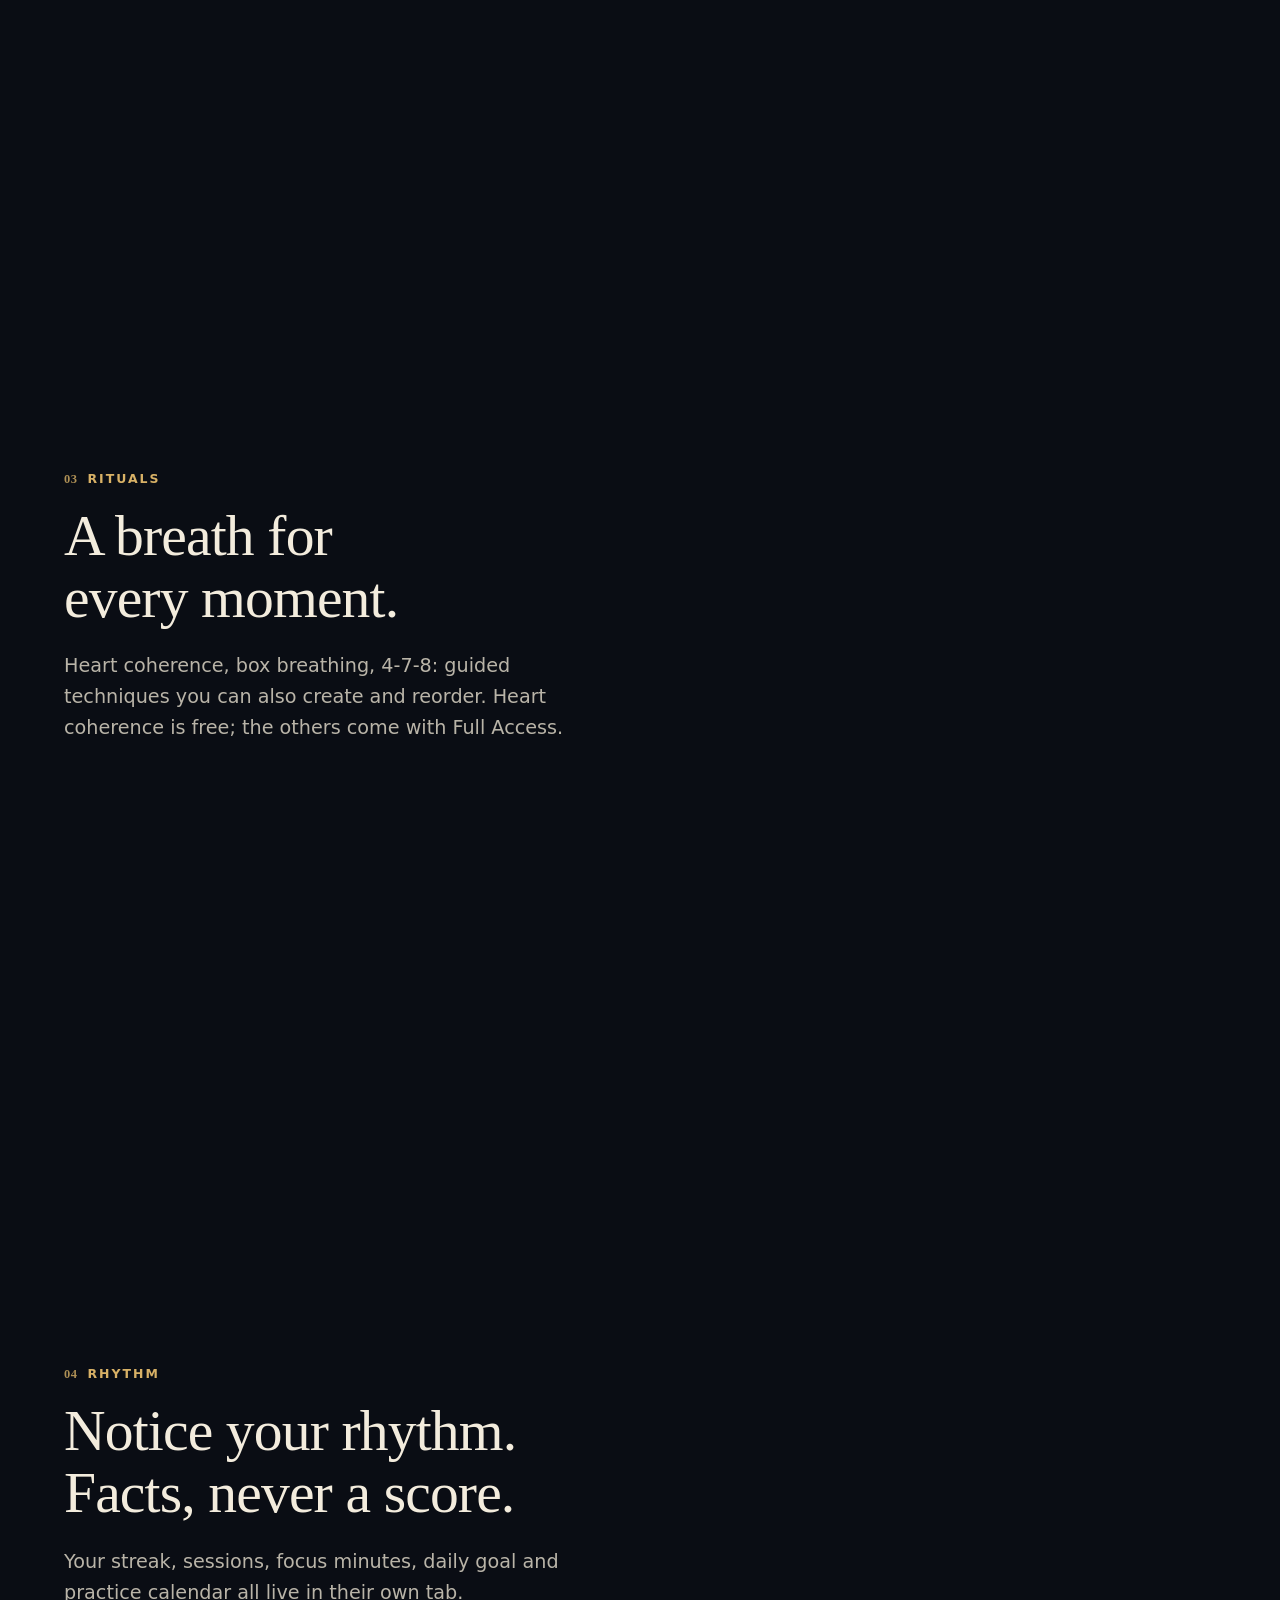
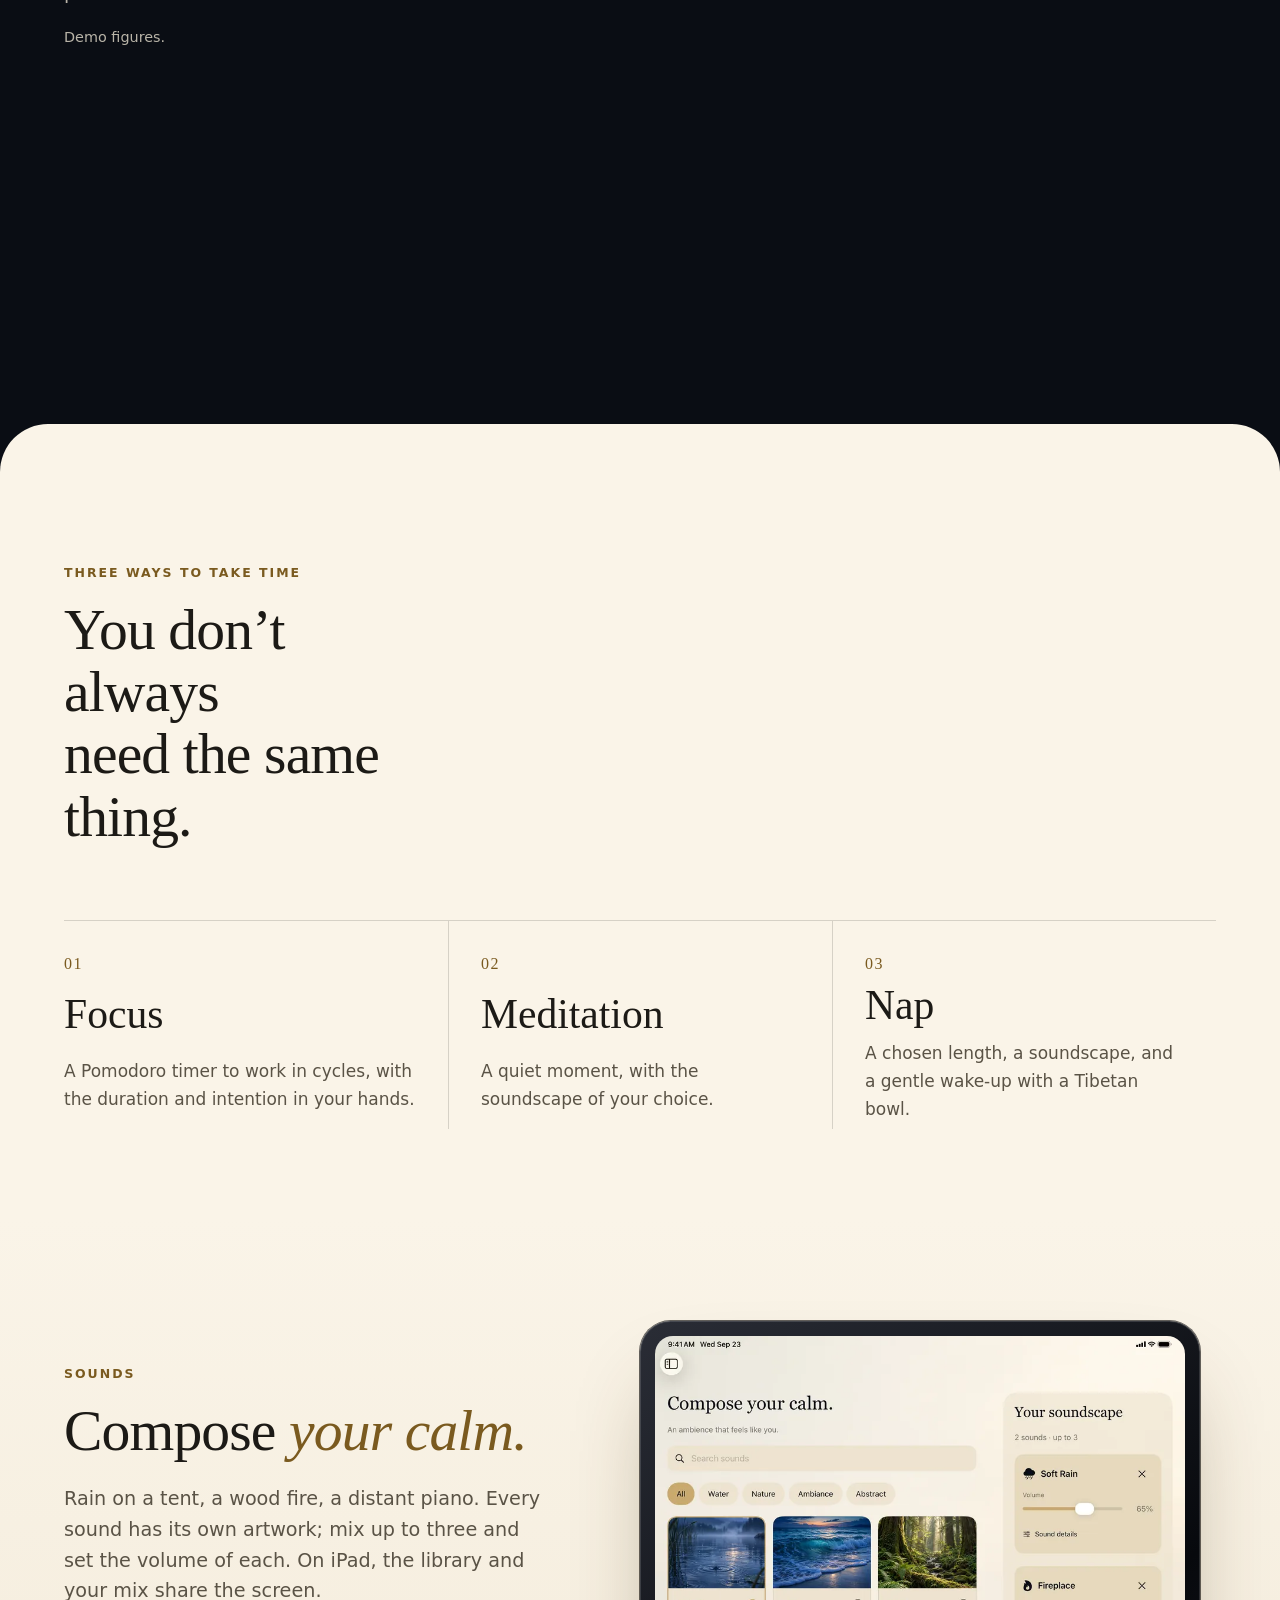
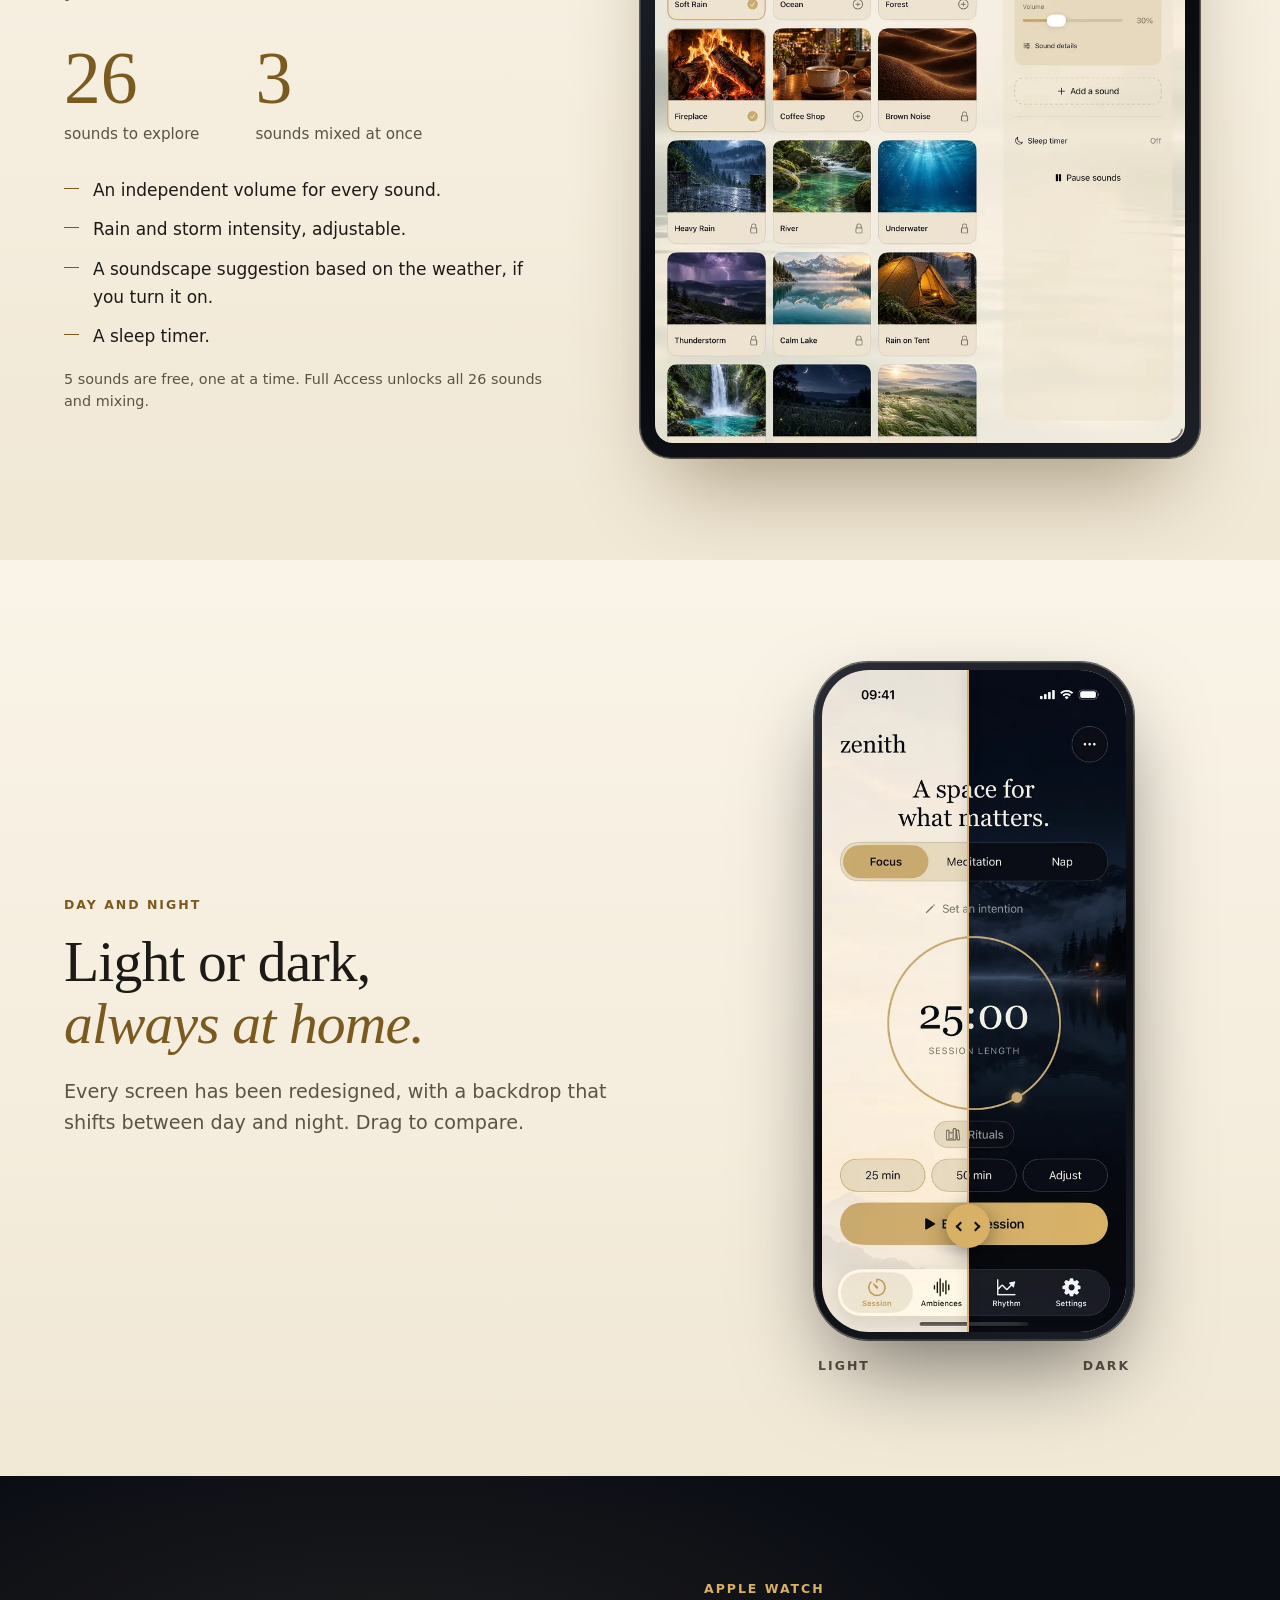
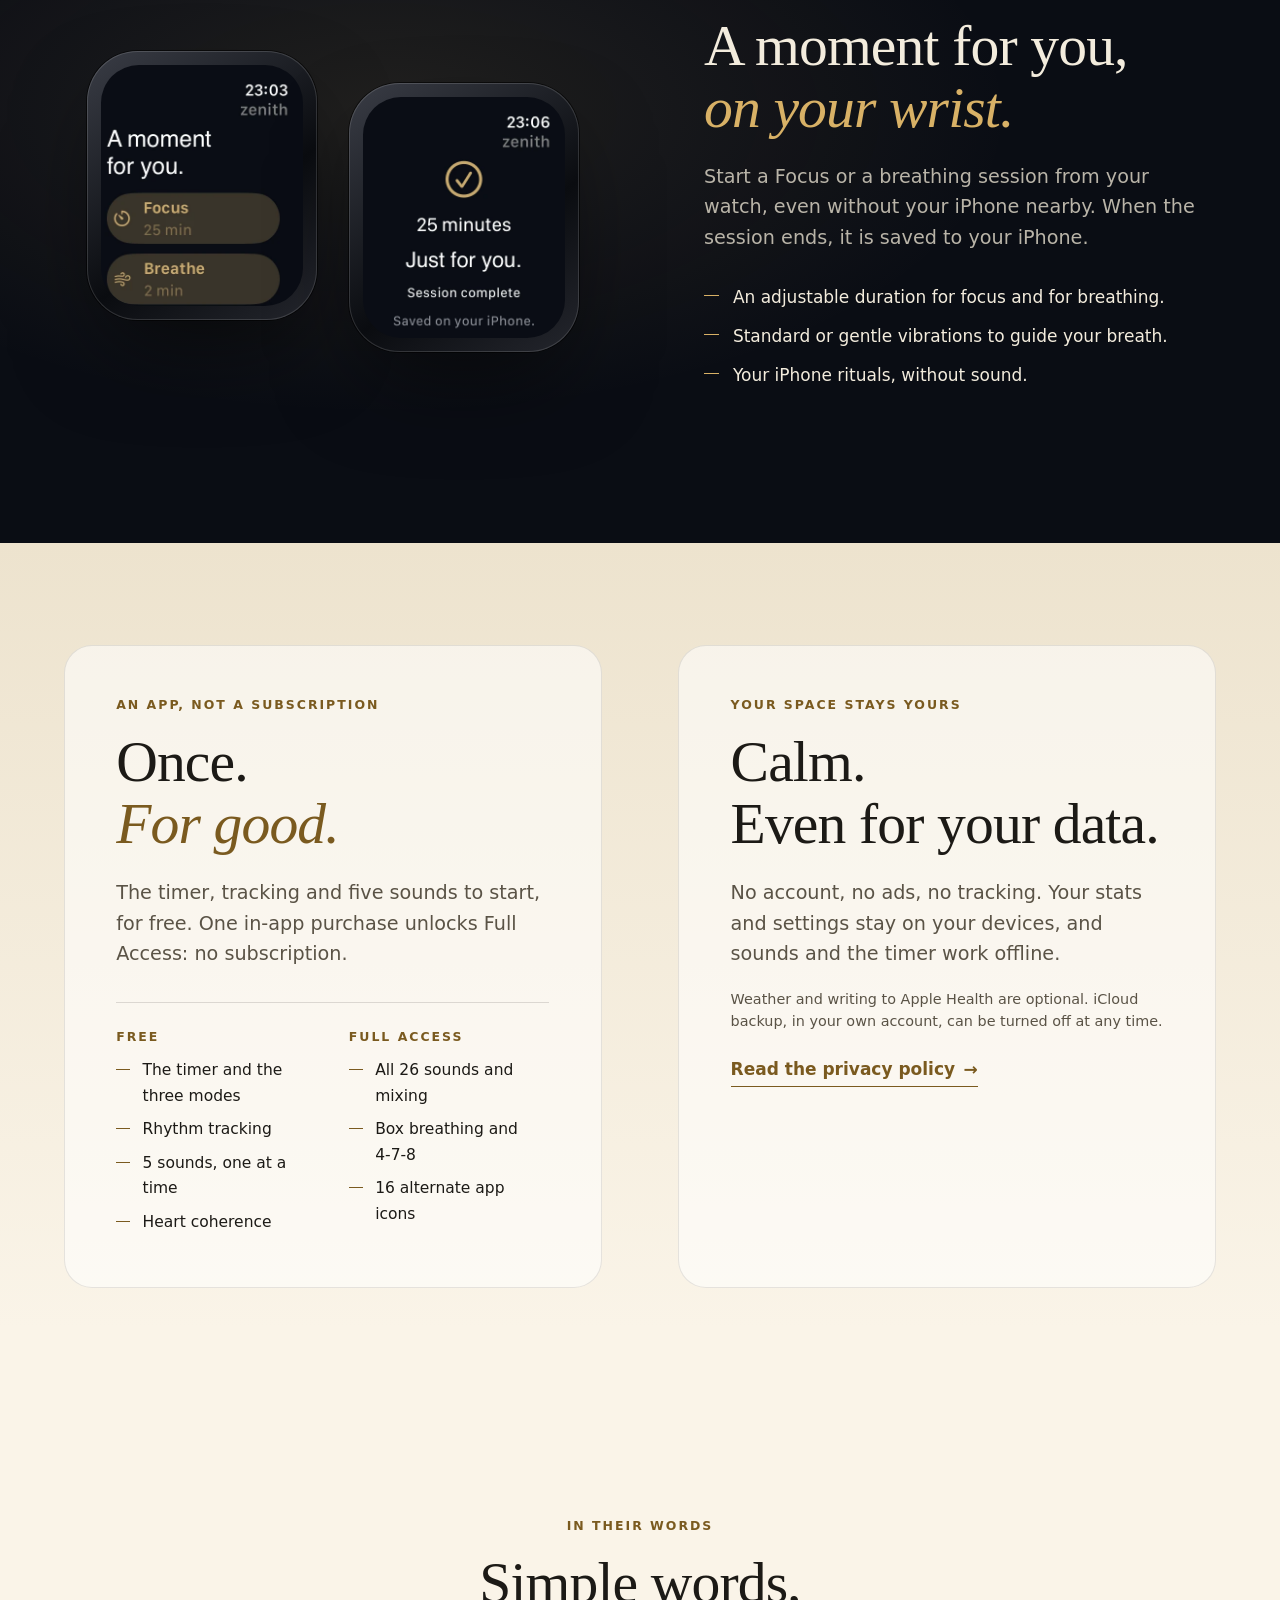
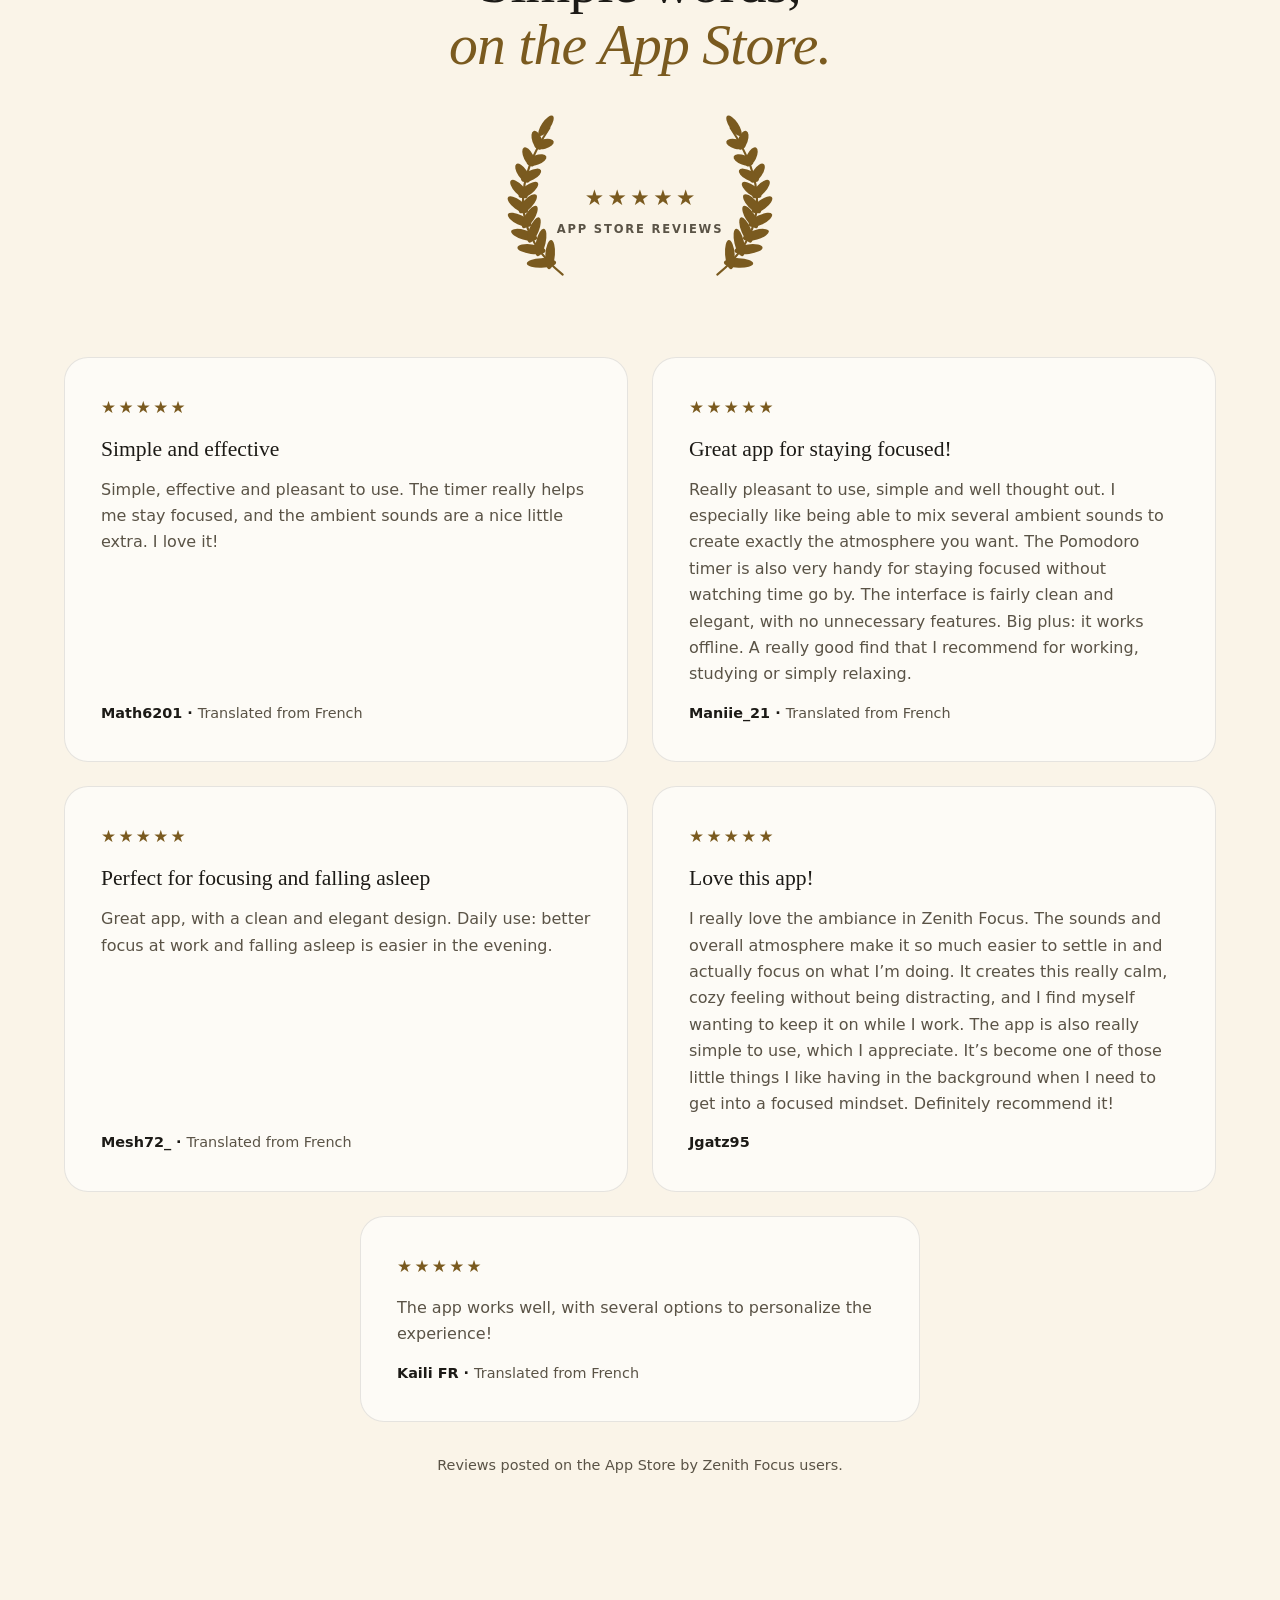
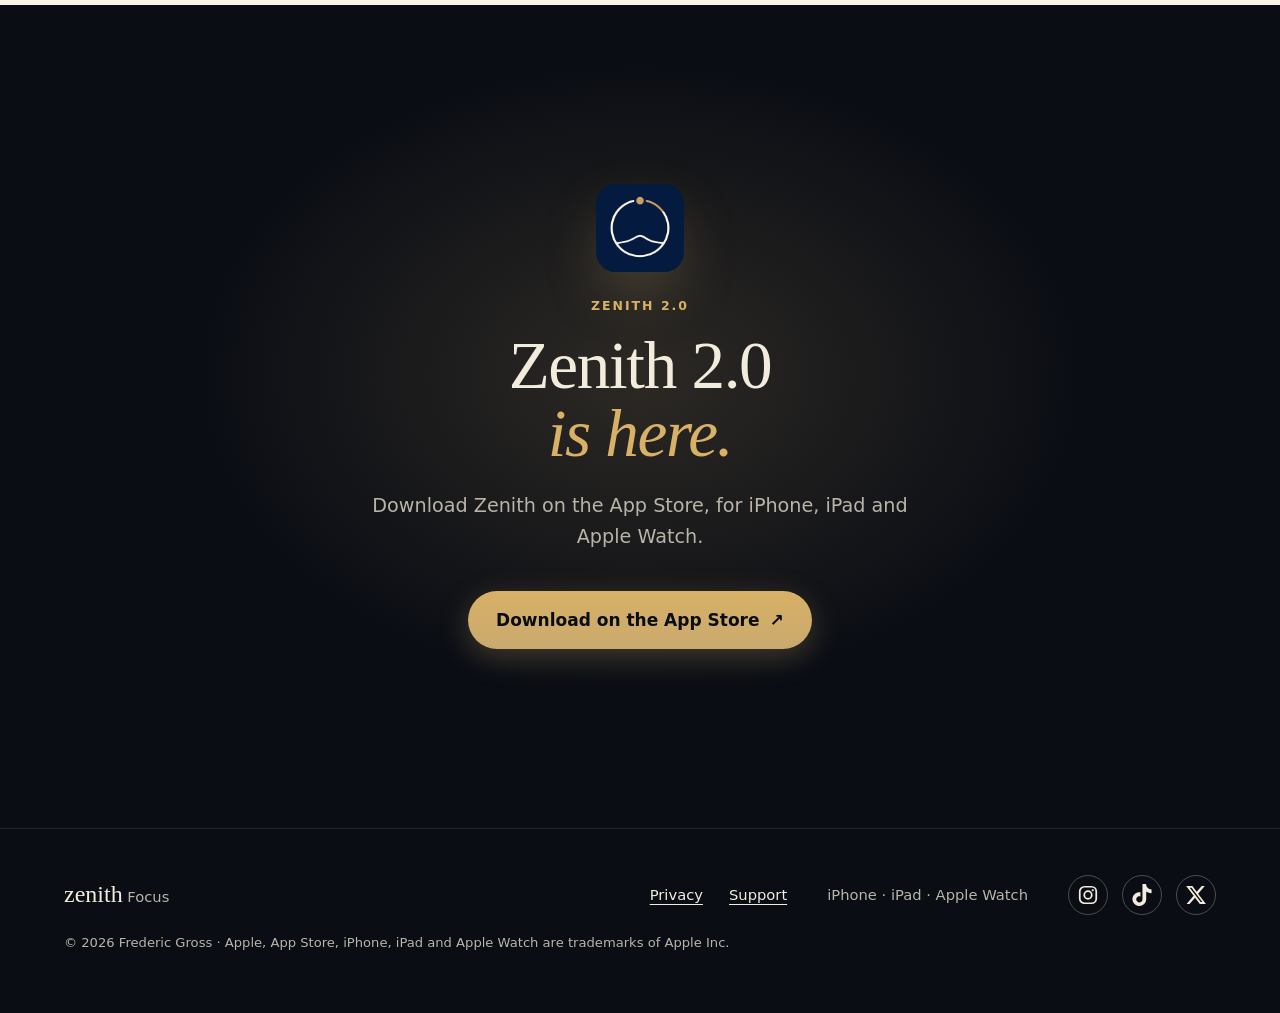
==== commit 35332e22: "Meta description: the app is now on the App Store (was "coming soon") Co-Authored-By: Claude Opus 5." ====
--- a/en/index.html
+++ b/en/index.html
@@ -4,7 +4,7 @@
 <meta charset="utf-8">
 <meta name="viewport" content="width=device-width, initial-scale=1, viewport-fit=cover">
 <title>Zenith Focus — A space for what matters</title>
-<meta name="description" content="Zenith 2.0 brings focus, ambient sounds, guided breathing and rhythm tracking to iPhone, iPad and Apple Watch. Coming soon to the App Store.">
+<meta name="description" content="Zenith 2.0 brings focus, ambient sounds, guided breathing and rhythm tracking to iPhone, iPad and Apple Watch. Now on the App Store.">
 <meta name="theme-color" content="#0a0d14">
 <meta name="color-scheme" content="dark">
 <link rel="canonical" href="https://zenithfocus.app/en/">
@@ -14,7 +14,7 @@
 <meta property="og:type" content="website">
 <meta property="og:site_name" content="Zenith Focus">
 <meta property="og:title" content="Zenith Focus — A space for what matters">
-<meta property="og:description" content="Zenith 2.0 brings focus, ambient sounds, guided breathing and rhythm tracking to iPhone, iPad and Apple Watch. Coming soon to the App Store.">
+<meta property="og:description" content="Zenith 2.0 brings focus, ambient sounds, guided breathing and rhythm tracking to iPhone, iPad and Apple Watch. Now on the App Store.">
 <meta property="og:url" content="https://zenithfocus.app/en/">
 <meta property="og:locale" content="en_US">
 <meta property="og:locale:alternate" content="fr_FR">
@@ -31,7 +31,7 @@
 <script>document.documentElement.className="js"</script>
 <script src="../assets/site.js?v=c65d77c1" defer></script>
 <script type="module" src="https://static.cloudflareinsights.com/beacon.min.js" data-cf-beacon='{"token":"1d8362c545bb4e14b969bdb014492a2b"}'></script>
-<script type="application/ld+json">{"@context":"https://schema.org","@type":"MobileApplication","name":"Zenith Focus","operatingSystem":"iOS, iPadOS, watchOS","applicationCategory":"HealthApplication","description":"Zenith 2.0 brings focus, ambient sounds, guided breathing and rhythm tracking to iPhone, iPad and Apple Watch. Coming soon to the App Store.","inLanguage":"en","author":{"@type":"Person","name":"Frederic Gross"},"sameAs":["https://www.instagram.com/zenithfocusapp/","https://www.tiktok.com/@zenithfocusapp","https://x.com/zenithfocusapp"]}</script>
+<script type="application/ld+json">{"@context":"https://schema.org","@type":"MobileApplication","name":"Zenith Focus","operatingSystem":"iOS, iPadOS, watchOS","applicationCategory":"HealthApplication","description":"Zenith 2.0 brings focus, ambient sounds, guided breathing and rhythm tracking to iPhone, iPad and Apple Watch. Now on the App Store.","inLanguage":"en","author":{"@type":"Person","name":"Frederic Gross"},"sameAs":["https://www.instagram.com/zenithfocusapp/","https://www.tiktok.com/@zenithfocusapp","https://x.com/zenithfocusapp"]}</script>
 </head>
 <body>
 <a class="skip" href="#main">Skip to content</a>
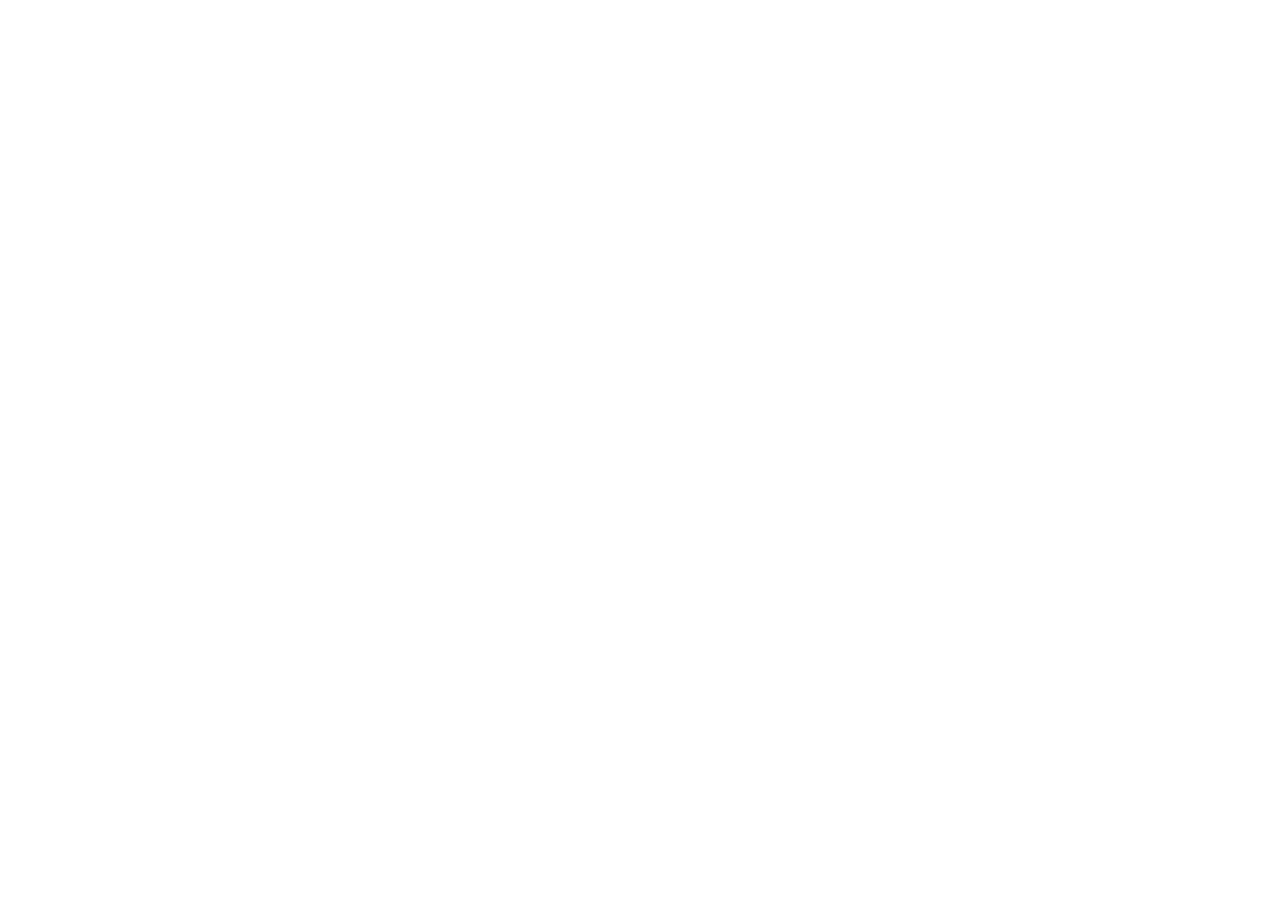
==== commit 134fd362: "Redirections vers yustudio.app (Yū Focus, confidentialité) Co-Authored-By: Claude Sonnet 5.5 <norepl" ====
--- a/en/index.html
+++ b/en/index.html
@@ -2,215 +2,13 @@
 <html lang="en">
 <head>
 <meta charset="utf-8">
-<meta name="viewport" content="width=device-width, initial-scale=1, viewport-fit=cover">
-<title>Zenith Focus — A space for what matters</title>
-<meta name="description" content="Zenith 2.0 brings focus, ambient sounds, guided breathing and rhythm tracking to iPhone, iPad and Apple Watch. Now on the App Store.">
-<meta name="theme-color" content="#0a0d14">
-<meta name="color-scheme" content="dark">
-<link rel="canonical" href="https://zenithfocus.app/en/">
-<link rel="alternate" hreflang="en" href="https://zenithfocus.app/en/">
-<link rel="alternate" hreflang="fr" href="https://zenithfocus.app/fr/">
-<link rel="alternate" hreflang="x-default" href="https://zenithfocus.app/">
-<meta property="og:type" content="website">
-<meta property="og:site_name" content="Zenith Focus">
-<meta property="og:title" content="Zenith Focus — A space for what matters">
-<meta property="og:description" content="Zenith 2.0 brings focus, ambient sounds, guided breathing and rhythm tracking to iPhone, iPad and Apple Watch. Now on the App Store.">
-<meta property="og:url" content="https://zenithfocus.app/en/">
-<meta property="og:locale" content="en_US">
-<meta property="og:locale:alternate" content="fr_FR">
-<meta property="og:image" content="https://zenithfocus.app/assets/img/og-en.jpg?v=3">
-<meta property="og:image:width" content="1200">
-<meta property="og:image:height" content="630">
-<meta property="og:image:alt" content="Zenith 2.0: the app’s home screen on iPhone, with the headline “A space for what matters”.">
-<meta name="twitter:card" content="summary_large_image">
-<link rel="icon" href="../favicon.ico" sizes="48x48">
-<link rel="icon" type="image/png" sizes="32x32" href="../assets/img/favicon-32.png">
-<link rel="icon" type="image/png" sizes="192x192" href="../assets/img/icon-192.png">
-<link rel="apple-touch-icon" href="../assets/img/apple-touch-icon.png">
-<link rel="stylesheet" href="../assets/site.css?v=c65d77c1">
-<script>document.documentElement.className="js"</script>
-<script src="../assets/site.js?v=c65d77c1" defer></script>
-<script type="module" src="https://static.cloudflareinsights.com/beacon.min.js" data-cf-beacon='{"token":"1d8362c545bb4e14b969bdb014492a2b"}'></script>
-<script type="application/ld+json">{"@context":"https://schema.org","@type":"MobileApplication","name":"Zenith Focus","operatingSystem":"iOS, iPadOS, watchOS","applicationCategory":"HealthApplication","description":"Zenith 2.0 brings focus, ambient sounds, guided breathing and rhythm tracking to iPhone, iPad and Apple Watch. Now on the App Store.","inLanguage":"en","author":{"@type":"Person","name":"Frederic Gross"},"sameAs":["https://www.instagram.com/zenithfocusapp/","https://www.tiktok.com/@zenithfocusapp","https://x.com/zenithfocusapp"]}</script>
+<title>Yū Focus — yustudio.app</title>
+<meta name="viewport" content="width=device-width, initial-scale=1">
+<link rel="canonical" href="https://yustudio.app/en/focus/">
+<meta http-equiv="refresh" content="0; url=https://yustudio.app/en/focus/">
+<script>location.replace("https://yustudio.app/en/focus/");</script>
 </head>
 <body>
-<a class="skip" href="#main">Skip to content</a>
-<header class="site-header" data-header>
-  <a class="brand" href="./" aria-label="Zenith Focus — home"><img src="../assets/img/app-icon-256.png" width="32" height="32" alt=""><span>Zenith Focus</span></a>
-  <nav class="nav" aria-label="Main navigation"><a href="#seance">Sessions</a><a href="#ambiances">Sounds</a><a href="#rituels">Rituals</a><a href="#rythme">Rhythm</a><a href="#watch">Watch</a></nav>
-  <div class="header-end">
-    <a class="lang" href="../fr/" hreflang="fr" lang="fr" aria-label="Lire cette page en français" data-lang-switch="fr">Français</a>
-  </div>
-</header>
-<main id="main">
-
-<section class="hero sec--night" aria-labelledby="hero-title">
-  <div class="hero__backdrop" aria-hidden="true" data-parallax="0.12"></div>
-  <div class="wrap hero__grid">
-    <div class="hero__copy">
-      <p class="eyebrow hero__in" style="--d:.05s">Zenith 2.0</p>
-      <h1 class="display hero__in" id="hero-title" style="--d:.15s">A space for<br><em>what matters.</em></h1>
-      <p class="lead lead--hero hero__in" style="--d:.3s">Focus, breathe, take a break. On iPhone, on iPad, and on your wrist.</p>
-      <div class="hero__cta hero__in" style="--d:.45s"><a class="btn btn--gold" href="https://apps.apple.com/app/id6775614706?pt=128974134&amp;ct=site" rel="noopener" data-place="hero">Download on the App Store <span aria-hidden="true">↗</span></a><ul class="social social--inline" aria-label="Follow Zenith"><li><a href="https://www.instagram.com/zenithfocusapp/" target="_blank" rel="noopener noreferrer me" aria-label="Instagram (@zenithfocusapp)"><svg viewBox="0 0 24 24" width="22" height="22" aria-hidden="true" focusable="false"><rect x="3" y="3" width="18" height="18" rx="5.2" fill="none" stroke="currentColor" stroke-width="1.9"/><circle cx="12" cy="12" r="4.1" fill="none" stroke="currentColor" stroke-width="1.9"/><circle cx="17.2" cy="6.8" r="1.2" fill="currentColor"/></svg></a></li><li><a href="https://www.tiktok.com/@zenithfocusapp" target="_blank" rel="noopener noreferrer me" aria-label="TikTok (@zenithfocusapp)"><svg viewBox="0 0 24 24" width="22" height="22" aria-hidden="true" focusable="false"><path fill="currentColor" d="M12.525.02c1.31-.02 2.61-.01 3.91-.02.08 1.53.63 3.09 1.75 4.17 1.12 1.11 2.7 1.62 4.24 1.79v4.03c-1.44-.05-2.89-.35-4.2-.97-.57-.26-1.1-.59-1.62-.93-.01 2.92.01 5.84-.02 8.75-.08 1.4-.54 2.79-1.35 3.94-1.31 1.92-3.58 3.17-5.91 3.21-1.43.08-2.86-.31-4.08-1.03-2.02-1.19-3.44-3.37-3.65-5.71-.02-.5-.03-1-.01-1.49.18-1.9 1.12-3.72 2.58-4.96 1.66-1.44 3.98-2.13 6.15-1.72.02 1.48-.04 2.96-.04 4.44-.99-.32-2.15-.23-3.02.37-.63.41-1.11 1.04-1.36 1.75-.21.51-.15 1.07-.14 1.61.24 1.64 1.82 3.02 3.5 2.87 1.12-.01 2.19-.66 2.77-1.61.19-.33.4-.67.41-1.06.1-1.79.06-3.57.07-5.36.01-4.03-.01-8.05.02-12.07z"/></svg></a></li><li><a href="https://x.com/zenithfocusapp" target="_blank" rel="noopener noreferrer me" aria-label="X (@zenithfocusapp)"><svg viewBox="0 0 24 24" width="22" height="22" aria-hidden="true" focusable="false"><path fill="currentColor" d="M18.244 2.25h3.308l-7.227 8.26 8.502 11.24H16.17l-5.214-6.817L4.99 21.75H1.68l7.73-8.835L1.254 2.25H8.08l4.713 6.231zm-1.161 17.52h1.833L7.084 4.126H5.117z"/></svg></a></li></ul></div>
-    </div>
-    <div class="hero__device hero__in hero__in--device" style="--d:.35s" data-parallax="-0.05">
-      <div class="device device--phone device--hero"><div class="device__bezel"><div class="device__screen"><img class="fill" src="../assets/img/iphone-ready-dark-en-780.webp" srcset="../assets/img/iphone-ready-dark-en-520.webp 520w, ../assets/img/iphone-ready-dark-en-780.webp 780w" sizes="(min-width: 900px) 340px, 68vw" width="780" height="1696" alt="Zenith 2.0 home screen in dark mode: Focus mode, a 25-minute timer inside a gold ring and the “Start session” button." decoding="async" fetchpriority="high"></div></div></div>
-    </div>
-  </div>
-  <a class="cue" href="#manifeste" aria-label="Scroll"><span class="cue__line" aria-hidden="true"></span></a>
-</section>
-
-<section class="manifesto sec--night" id="manifeste">
-  <div class="wrap wrap--narrow">
-    <p class="manifesto__text" data-manifesto><span class="w">A</span> <span class="w">timer.</span> <span class="w">Sounds</span> <span class="w">you</span> <span class="w">choose.</span> <span class="w">A</span> <span class="w">guided</span> <span class="w">breath.</span> <span class="w w--em">Just</span> <span class="w w--em">what</span> <span class="w w--em">you</span> <span class="w w--em">need</span> <span class="w w--em">to</span> <span class="w w--em">begin.</span></p>
-  </div>
-</section>
-
-<section class="story sec--night" aria-label="Steps" data-story>
-  <div class="wrap story__grid">
-    <div class="story__steps"><article class="step" id="seance" data-step="0">
-      <div class="step__text" data-reveal>
-        <p class="eyebrow"><span class="num">01</span> Sessions</p>
-        <h2 class="h2">Choose. Set an intention. Begin.</h2>
-        <p class="lead">Focus, Meditation or Nap: set the duration, add an intention if you like, and go. 25 minutes, 50 minutes, or your own.</p>
-        
-      </div>
-      <div class="step__inline" data-reveal><div class="device device--phone device--inline"><div class="device__bezel"><div class="device__screen"><img class="fill" src="../assets/img/iphone-ready-dark-en-780.webp" srcset="../assets/img/iphone-ready-dark-en-520.webp 520w, ../assets/img/iphone-ready-dark-en-780.webp 780w" sizes="(min-width: 900px) 340px, 68vw" width="780" height="1696" alt="Zenith 2.0 home screen: Focus, Meditation and Nap tabs, a 25-minute timer, 25 and 50 minute shortcuts." decoding="async" loading="lazy"></div></div></div></div>
-    </article><article class="step" id="en-seance" data-step="1">
-      <div class="step__text" data-reveal>
-        <p class="eyebrow"><span class="num">02</span> In session</p>
-        <h2 class="h2">Time, without the rest.</h2>
-        <p class="lead">A gold ring, the time left, two gestures: Pause or End. Your soundscapes stay within reach at the bottom of the screen.</p>
-        
-      </div>
-      <div class="step__inline" data-reveal><div class="device device--phone device--inline"><div class="device__bezel"><div class="device__screen"><img class="fill" src="../assets/img/iphone-active-dark-en-780.webp" srcset="../assets/img/iphone-active-dark-en-520.webp 520w, ../assets/img/iphone-active-dark-en-780.webp 780w" sizes="(min-width: 900px) 340px, 68vw" width="780" height="1696" alt="A Deep Work session running in Zenith 2.0: 49 minutes 46 seconds left inside a gold ring, Pause and End buttons." decoding="async" loading="lazy"></div></div></div></div>
-    </article><article class="step" id="rituels" data-step="2">
-      <div class="step__text" data-reveal>
-        <p class="eyebrow"><span class="num">03</span> Rituals</p>
-        <h2 class="h2">A breath for every moment.</h2>
-        <p class="lead">Heart coherence, box breathing, 4‑7‑8: guided techniques you can also create and reorder. Heart coherence is free; the others come with Full Access.</p>
-        
-      </div>
-      <div class="step__inline" data-reveal><div class="device device--phone device--inline"><div class="device__bezel"><div class="device__screen"><img class="fill" src="../assets/img/iphone-rituals-dark-en-780.webp" srcset="../assets/img/iphone-rituals-dark-en-520.webp 520w, ../assets/img/iphone-rituals-dark-en-780.webp 780w" sizes="(min-width: 900px) 340px, 68vw" width="780" height="1696" alt="Rituals screen in Zenith 2.0: Local Weather Sounds, then Heart Coherence, Box Breathing and 4-7-8 Breathing." decoding="async" loading="lazy"></div></div></div></div>
-    </article><article class="step" id="rythme" data-step="3">
-      <div class="step__text" data-reveal>
-        <p class="eyebrow"><span class="num">04</span> Rhythm</p>
-        <h2 class="h2">Notice your rhythm.<br>Facts, never a score.</h2>
-        <p class="lead">Your streak, sessions, focus minutes, daily goal and practice calendar all live in their own tab.</p>
-        <p class="fine">Demo figures.</p>
-      </div>
-      <div class="step__inline" data-reveal><div class="device device--phone device--inline"><div class="device__bezel"><div class="device__screen"><img class="fill" src="../assets/img/iphone-rhythm-dark-en-780.webp" srcset="../assets/img/iphone-rhythm-dark-en-520.webp 520w, ../assets/img/iphone-rhythm-dark-en-780.webp 780w" sizes="(min-width: 900px) 340px, 68vw" width="780" height="1696" alt="Rhythm screen in Zenith 2.0: streak, sessions, focus minutes, daily goal, time by intention and a weekly chart." decoding="async" loading="lazy"></div></div></div></div>
-    </article></div>
-    <div class="story__stage" aria-hidden="true">
-      <div class="story__sticky"><div class="device device--phone device--stage"><div class="device__bezel"><div class="device__screen"><div class="story__stack"><div class="story__shot is-active" data-shot="0"><img class="fill" src="../assets/img/iphone-ready-dark-en-780.webp" srcset="../assets/img/iphone-ready-dark-en-520.webp 520w, ../assets/img/iphone-ready-dark-en-780.webp 780w" sizes="360px" width="780" height="1696" alt="Zenith 2.0 home screen: Focus, Meditation and Nap tabs, a 25-minute timer, 25 and 50 minute shortcuts." decoding="async" fetchpriority="high"></div><div class="story__shot" data-shot="1"><img class="fill" src="../assets/img/iphone-active-dark-en-780.webp" srcset="../assets/img/iphone-active-dark-en-520.webp 520w, ../assets/img/iphone-active-dark-en-780.webp 780w" sizes="360px" width="780" height="1696" alt="A Deep Work session running in Zenith 2.0: 49 minutes 46 seconds left inside a gold ring, Pause and End buttons." decoding="async" loading="lazy"></div><div class="story__shot" data-shot="2"><img class="fill" src="../assets/img/iphone-rituals-dark-en-780.webp" srcset="../assets/img/iphone-rituals-dark-en-520.webp 520w, ../assets/img/iphone-rituals-dark-en-780.webp 780w" sizes="360px" width="780" height="1696" alt="Rituals screen in Zenith 2.0: Local Weather Sounds, then Heart Coherence, Box Breathing and 4-7-8 Breathing." decoding="async" loading="lazy"></div><div class="story__shot" data-shot="3"><img class="fill" src="../assets/img/iphone-rhythm-dark-en-780.webp" srcset="../assets/img/iphone-rhythm-dark-en-520.webp 520w, ../assets/img/iphone-rhythm-dark-en-780.webp 780w" sizes="360px" width="780" height="1696" alt="Rhythm screen in Zenith 2.0: streak, sessions, focus minutes, daily goal, time by intention and a weekly chart." decoding="async" loading="lazy"></div></div></div></div></div><p class="story__count"><span data-count>01</span> / 04</p></div>
-    </div>
-  </div>
-</section>
-
-<section class="modes sec--cream" id="modes">
-  <div class="wrap">
-    <div class="head" data-reveal><p class="eyebrow">Three ways to take time</p><h2 class="h2">You don’t always<br>need the same thing.</h2></div>
-    <ol class="modes__list"><li data-reveal><span class="mode__n">01</span><h3 class="mode__t">Focus</h3><p>A Pomodoro timer to work in cycles, with the duration and intention in your hands.</p></li><li data-reveal><span class="mode__n">02</span><h3 class="mode__t">Meditation</h3><p>A quiet moment, with the soundscape of your choice.</p></li><li data-reveal><span class="mode__n">03</span><h3 class="mode__t">Nap</h3><p>A chosen length, a soundscape, and a gentle wake-up with a Tibetan bowl.</p></li></ol>
-  </div>
-</section>
-
-<section class="sounds sec--cream sec--cream-b" id="ambiances">
-  <div class="wrap sounds__grid">
-    <div class="sounds__copy" data-reveal>
-      <p class="eyebrow">Sounds</p>
-      <h2 class="h2">Compose <em>your calm.</em></h2>
-      <p class="lead">Rain on a tent, a wood fire, a distant piano. Every sound has its own artwork; mix up to three and set the volume of each. On iPad, the library and your mix share the screen.</p>
-      <dl class="facts"><div><dt>26</dt><dd>sounds to explore</dd></div><div><dt>3</dt><dd>sounds mixed at once</dd></div></dl>
-      <ul class="ticks"><li>An independent volume for every sound.</li><li>Rain and storm intensity, adjustable.</li><li>A soundscape suggestion based on the weather, if you turn it on.</li><li>A sleep timer.</li></ul>
-      <p class="fine">5 sounds are free, one at a time. Full Access unlocks all 26 sounds and mixing.</p>
-    </div>
-    <div class="sounds__device" data-reveal>
-      <div class="device device--pad"><div class="device__bezel"><div class="device__screen"><img class="fill" src="../assets/img/ipad-sounds-light-en-1400.webp" srcset="../assets/img/ipad-sounds-light-en-900.webp 900w, ../assets/img/ipad-sounds-light-en-1400.webp 1400w" sizes="(min-width: 900px) 620px, 92vw" width="1400" height="1867" alt="Zenith 2.0 sound studio on iPad, in light mode: a library of illustrated sounds on the left, “Your soundscape” with Gentle rain and Wood fire on the right." decoding="async" loading="lazy"></div></div></div>
-    </div>
-  </div>
-</section>
-
-<section class="daynight sec--cream sec--cream-b" id="jour-nuit">
-  <div class="wrap daynight__grid">
-    <div class="daynight__copy" data-reveal>
-      <p class="eyebrow">Day and night</p>
-      <h2 class="h2">Light or dark,<br><em>always at home.</em></h2>
-      <p class="lead">Every screen has been redesigned, with a backdrop that shifts between day and night. Drag to compare.</p>
-    </div>
-    <div class="daynight__device" data-reveal>
-      <div class="compare" data-compare style="--pos:50%">
-        <div class="device device--phone device--compare"><div class="device__bezel"><div class="device__screen"><div class="compare__layer"><img class="fill" src="../assets/img/iphone-ready-light-en-780.webp" srcset="../assets/img/iphone-ready-light-en-520.webp 520w, ../assets/img/iphone-ready-light-en-780.webp 780w" sizes="(min-width: 900px) 340px, 68vw" width="780" height="1696" alt="Zenith 2.0 home screen in light mode, on a cream background." decoding="async" loading="lazy"></div><div class="compare__layer compare__layer--dark"><img class="fill" src="../assets/img/iphone-ready-dark-en-780.webp" srcset="../assets/img/iphone-ready-dark-en-520.webp 520w, ../assets/img/iphone-ready-dark-en-780.webp 780w" sizes="(min-width: 900px) 340px, 68vw" width="780" height="1696" alt="The same Zenith 2.0 home screen in dark mode, with a night lake in the background." decoding="async" loading="lazy"></div><div class="compare__handle" aria-hidden="true"><span></span></div><input class="compare__range" type="range" min="0" max="100" value="50" step="1" aria-label="Compare light and dark modes" data-light="Light" data-dark="Dark"></div></div></div>
-        <p class="compare__labels" aria-hidden="true"><span>Light</span><span>Dark</span></p>
-      </div>
-    </div>
-  </div>
-</section>
-
-<section class="watch sec--night" id="watch">
-  <div class="wrap watch__grid">
-    <div class="watch__devices" data-reveal>
-      <div class="device device--watch device--watch-a"><div class="device__bezel"><div class="device__screen"><img class="fill" src="../assets/img/watch-home-en.webp" width="416" height="496" alt="Zenith home screen on Apple Watch: “A moment for you”, with Focus 25 min and Breathe 2 min." decoding="async" loading="lazy"></div></div></div>
-      <div class="device device--watch device--watch-b"><div class="device__bezel"><div class="device__screen"><img class="fill" src="../assets/img/watch-session-complete-en.webp" width="416" height="496" alt="Session complete screen on Apple Watch: 25 minutes, “Just for you”, session complete, saved on your iPhone." decoding="async" loading="lazy"></div></div></div>
-    </div>
-    <div class="watch__copy" data-reveal>
-      <p class="eyebrow">Apple Watch</p>
-      <h2 class="h2">A moment for you,<br><em>on your wrist.</em></h2>
-      <p class="lead">Start a Focus or a breathing session from your watch, even without your iPhone nearby. When the session ends, it is saved to your iPhone.</p>
-      <ul class="ticks"><li>An adjustable duration for focus and for breathing.</li><li>Standard or gentle vibrations to guide your breath.</li><li>Your iPhone rituals, without sound.</li></ul>
-    </div>
-  </div>
-</section>
-
-<section class="principles sec--cream" id="principes">
-  <div class="wrap principles__grid">
-    <article class="card" data-reveal>
-      <p class="eyebrow">An app, not a subscription</p>
-      <h2 class="h2">Once.<br><em>For good.</em></h2>
-      <p class="lead">The timer, tracking and five sounds to start, for free. One in-app purchase unlocks Full Access: no subscription.</p>
-      <div class="tiers"><div><h3>Free</h3><ul class="ticks"><li>The timer and the three modes</li><li>Rhythm tracking</li><li>5 sounds, one at a time</li><li>Heart coherence</li></ul></div><div><h3>Full Access</h3><ul class="ticks"><li>All 26 sounds and mixing</li><li>Box breathing and 4‑7‑8</li><li>16 alternate app icons</li></ul></div></div>
-    </article>
-    <article class="card" data-reveal>
-      <p class="eyebrow">Your space stays yours</p>
-      <h2 class="h2">Calm.<br>Even for your data.</h2>
-      <p class="lead">No account, no ads, no tracking. Your stats and settings stay on your devices, and sounds and the timer work offline.</p>
-      <p class="fine">Weather and writing to Apple Health are optional. iCloud backup, in your own account, can be turned off at any time.</p>
-      <a class="text-link" href="privacy.html">Read the privacy policy <span aria-hidden="true">→</span></a>
-    </article>
-  </div>
-</section>
-
-<section class="reviews sec--cream sec--cream-b" id="avis">
-  <div class="wrap">
-    <div class="head head--center" data-reveal>
-      <p class="eyebrow">In their words</p>
-      <h2 class="h2">Simple words,<br><em>on the App Store.</em></h2>
-      <div class="award" role="img" aria-label="5 out of 5 stars — App Store reviews"><svg class="laurel" viewBox="0 0 240 130" aria-hidden="true" focusable="false"><g><path d="M62 122 Q8 78 52 12" fill="none" stroke="currentColor" stroke-width="1.6" stroke-linecap="round"/><g fill="currentColor"><ellipse cx="46.1" cy="113.2" rx="11.0" ry="3.6" transform="rotate(-182 46.1 113.2)"/><ellipse cx="52.6" cy="106.9" rx="11.0" ry="3.6" transform="rotate(-86 52.6 106.9)"/><ellipse cx="38.6" cy="102.9" rx="10.6" ry="3.6" transform="rotate(-173 38.6 102.9)"/><ellipse cx="45.6" cy="97.9" rx="10.6" ry="3.6" transform="rotate(-77 45.6 97.9)"/><ellipse cx="33.1" cy="92.1" rx="10.1" ry="3.6" transform="rotate(-164 33.1 92.1)"/><ellipse cx="40.5" cy="88.5" rx="10.1" ry="3.6" transform="rotate(-68 40.5 88.5)"/><ellipse cx="29.7" cy="80.9" rx="9.7" ry="3.6" transform="rotate(-154 29.7 80.9)"/><ellipse cx="37.3" cy="78.8" rx="9.7" ry="3.6" transform="rotate(-58 37.3 78.8)"/><ellipse cx="28.4" cy="69.5" rx="9.2" ry="3.6" transform="rotate(-143 28.4 69.5)"/><ellipse cx="35.9" cy="68.8" rx="9.2" ry="3.6" transform="rotate(-47 35.9 68.8)"/><ellipse cx="29.2" cy="57.8" rx="8.8" ry="3.6" transform="rotate(-133 29.2 57.8)"/><ellipse cx="36.3" cy="58.4" rx="8.8" ry="3.6" transform="rotate(-37 36.3 58.4)"/><ellipse cx="31.9" cy="45.8" rx="8.3" ry="3.6" transform="rotate(-124 31.9 45.8)"/><ellipse cx="38.4" cy="47.5" rx="8.3" ry="3.6" transform="rotate(-28 38.4 47.5)"/><ellipse cx="36.4" cy="33.7" rx="7.8" ry="3.6" transform="rotate(-116 36.4 33.7)"/><ellipse cx="42.4" cy="36.0" rx="7.8" ry="3.6" transform="rotate(-20 42.4 36.0)"/><ellipse cx="42.8" cy="21.2" rx="7.4" ry="3.6" transform="rotate(-110 42.8 21.2)"/><ellipse cx="48.1" cy="24.0" rx="7.4" ry="3.6" transform="rotate(-14 48.1 24.0)"/><ellipse cx="52.0" cy="9.0" rx="9" ry="3.4" transform="rotate(-56 52.0 12.0)"/></g></g><g transform="translate(240 0) scale(-1 1)"><path d="M62 122 Q8 78 52 12" fill="none" stroke="currentColor" stroke-width="1.6" stroke-linecap="round"/><g fill="currentColor"><ellipse cx="46.1" cy="113.2" rx="11.0" ry="3.6" transform="rotate(-182 46.1 113.2)"/><ellipse cx="52.6" cy="106.9" rx="11.0" ry="3.6" transform="rotate(-86 52.6 106.9)"/><ellipse cx="38.6" cy="102.9" rx="10.6" ry="3.6" transform="rotate(-173 38.6 102.9)"/><ellipse cx="45.6" cy="97.9" rx="10.6" ry="3.6" transform="rotate(-77 45.6 97.9)"/><ellipse cx="33.1" cy="92.1" rx="10.1" ry="3.6" transform="rotate(-164 33.1 92.1)"/><ellipse cx="40.5" cy="88.5" rx="10.1" ry="3.6" transform="rotate(-68 40.5 88.5)"/><ellipse cx="29.7" cy="80.9" rx="9.7" ry="3.6" transform="rotate(-154 29.7 80.9)"/><ellipse cx="37.3" cy="78.8" rx="9.7" ry="3.6" transform="rotate(-58 37.3 78.8)"/><ellipse cx="28.4" cy="69.5" rx="9.2" ry="3.6" transform="rotate(-143 28.4 69.5)"/><ellipse cx="35.9" cy="68.8" rx="9.2" ry="3.6" transform="rotate(-47 35.9 68.8)"/><ellipse cx="29.2" cy="57.8" rx="8.8" ry="3.6" transform="rotate(-133 29.2 57.8)"/><ellipse cx="36.3" cy="58.4" rx="8.8" ry="3.6" transform="rotate(-37 36.3 58.4)"/><ellipse cx="31.9" cy="45.8" rx="8.3" ry="3.6" transform="rotate(-124 31.9 45.8)"/><ellipse cx="38.4" cy="47.5" rx="8.3" ry="3.6" transform="rotate(-28 38.4 47.5)"/><ellipse cx="36.4" cy="33.7" rx="7.8" ry="3.6" transform="rotate(-116 36.4 33.7)"/><ellipse cx="42.4" cy="36.0" rx="7.8" ry="3.6" transform="rotate(-20 42.4 36.0)"/><ellipse cx="42.8" cy="21.2" rx="7.4" ry="3.6" transform="rotate(-110 42.8 21.2)"/><ellipse cx="48.1" cy="24.0" rx="7.4" ry="3.6" transform="rotate(-14 48.1 24.0)"/><ellipse cx="52.0" cy="9.0" rx="9" ry="3.4" transform="rotate(-56 52.0 12.0)"/></g></g></svg><div class="award__core" aria-hidden="true"><span class="award__stars">★★★★★</span><span class="award__label">App Store reviews</span></div></div>
-    </div>
-    <div class="reviews__grid"><figure class="review" data-reveal><p class="stars" role="img" aria-label="5 out of 5 stars"><span aria-hidden="true">★★★★★</span></p><figcaption class="review__title">Simple and effective</figcaption><blockquote lang="en"><p>Simple, effective and pleasant to use. The timer really helps me stay focused, and the ambient sounds are a nice little extra. I love it!</p></blockquote><p class="review__who">Math6201 · <span class="review__tr">Translated from French</span></p></figure><figure class="review" data-reveal><p class="stars" role="img" aria-label="5 out of 5 stars"><span aria-hidden="true">★★★★★</span></p><figcaption class="review__title">Great app for staying focused!</figcaption><blockquote lang="en"><p>Really pleasant to use, simple and well thought out. I especially like being able to mix several ambient sounds to create exactly the atmosphere you want. The Pomodoro timer is also very handy for staying focused without watching time go by. The interface is fairly clean and elegant, with no unnecessary features. Big plus: it works offline. A really good find that I recommend for working, studying or simply relaxing.</p></blockquote><p class="review__who">Maniie_21 · <span class="review__tr">Translated from French</span></p></figure><figure class="review" data-reveal><p class="stars" role="img" aria-label="5 out of 5 stars"><span aria-hidden="true">★★★★★</span></p><figcaption class="review__title">Perfect for focusing and falling asleep</figcaption><blockquote lang="en"><p>Great app, with a clean and elegant design. Daily use: better focus at work and falling asleep is easier in the evening.</p></blockquote><p class="review__who">Mesh72_ · <span class="review__tr">Translated from French</span></p></figure><figure class="review" data-reveal><p class="stars" role="img" aria-label="5 out of 5 stars"><span aria-hidden="true">★★★★★</span></p><figcaption class="review__title">Love this app!</figcaption><blockquote lang="en"><p>I really love the ambiance in Zenith Focus. The sounds and overall atmosphere make it so much easier to settle in and actually focus on what I’m doing. It creates this really calm, cozy feeling without being distracting, and I find myself wanting to keep it on while I work. The app is also really simple to use, which I appreciate. It’s become one of those little things I like having in the background when I need to get into a focused mindset. Definitely recommend it!</p></blockquote><p class="review__who">Jgatz95</p></figure><figure class="review" data-reveal><p class="stars" role="img" aria-label="5 out of 5 stars"><span aria-hidden="true">★★★★★</span></p><blockquote lang="en"><p>The app works well, with several options to personalize the experience!</p></blockquote><p class="review__who">Kaili FR · <span class="review__tr">Translated from French</span></p></figure></div>
-    <p class="fine reviews__note">Reviews posted on the App Store by Zenith Focus users.</p>
-  </div>
-</section>
-
-<section class="launch sec--night" id="telecharger" aria-labelledby="launch-title">
-  <div class="launch__glow" aria-hidden="true"></div>
-  <div class="wrap wrap--narrow launch__inner" data-reveal>
-    <img class="launch__icon" src="../assets/img/app-icon-256.png" width="88" height="88" alt="" loading="lazy">
-    <p class="eyebrow">Zenith 2.0</p>
-    <h2 class="display display--md" id="launch-title">Zenith 2.0<br><em>is here.</em></h2>
-    <p class="lead">Download Zenith on the App Store, for iPhone, iPad and Apple Watch.</p>
-    <div class="launch__cta"><a class="btn btn--gold" href="https://apps.apple.com/app/id6775614706?pt=128974134&amp;ct=site" rel="noopener" data-place="launch">Download on the App Store <span aria-hidden="true">↗</span></a></div>
-  </div>
-</section>
-
-</main>
-<footer class="site-footer">
-  <div class="wrap footer-grid">
-    <p class="footer-brand"><span class="wordmark">zenith</span> <span class="muted">Focus</span></p>
-    <nav class="footer-links" aria-label="Privacy / Support"><a href="privacy.html">Privacy</a><a href="mailto:zenithfocusapp@gmail.com">Support</a></nav>
-    <p class="footer-plat">iPhone · iPad · Apple Watch</p>
-    <ul class="social social--sm" aria-label="Follow Zenith"><li><a href="https://www.instagram.com/zenithfocusapp/" target="_blank" rel="noopener noreferrer me" aria-label="Instagram (@zenithfocusapp)"><svg viewBox="0 0 24 24" width="22" height="22" aria-hidden="true" focusable="false"><rect x="3" y="3" width="18" height="18" rx="5.2" fill="none" stroke="currentColor" stroke-width="1.9"/><circle cx="12" cy="12" r="4.1" fill="none" stroke="currentColor" stroke-width="1.9"/><circle cx="17.2" cy="6.8" r="1.2" fill="currentColor"/></svg></a></li><li><a href="https://www.tiktok.com/@zenithfocusapp" target="_blank" rel="noopener noreferrer me" aria-label="TikTok (@zenithfocusapp)"><svg viewBox="0 0 24 24" width="22" height="22" aria-hidden="true" focusable="false"><path fill="currentColor" d="M12.525.02c1.31-.02 2.61-.01 3.91-.02.08 1.53.63 3.09 1.75 4.17 1.12 1.11 2.7 1.62 4.24 1.79v4.03c-1.44-.05-2.89-.35-4.2-.97-.57-.26-1.1-.59-1.62-.93-.01 2.92.01 5.84-.02 8.75-.08 1.4-.54 2.79-1.35 3.94-1.31 1.92-3.58 3.17-5.91 3.21-1.43.08-2.86-.31-4.08-1.03-2.02-1.19-3.44-3.37-3.65-5.71-.02-.5-.03-1-.01-1.49.18-1.9 1.12-3.72 2.58-4.96 1.66-1.44 3.98-2.13 6.15-1.72.02 1.48-.04 2.96-.04 4.44-.99-.32-2.15-.23-3.02.37-.63.41-1.11 1.04-1.36 1.75-.21.51-.15 1.07-.14 1.61.24 1.64 1.82 3.02 3.5 2.87 1.12-.01 2.19-.66 2.77-1.61.19-.33.4-.67.41-1.06.1-1.79.06-3.57.07-5.36.01-4.03-.01-8.05.02-12.07z"/></svg></a></li><li><a href="https://x.com/zenithfocusapp" target="_blank" rel="noopener noreferrer me" aria-label="X (@zenithfocusapp)"><svg viewBox="0 0 24 24" width="22" height="22" aria-hidden="true" focusable="false"><path fill="currentColor" d="M18.244 2.25h3.308l-7.227 8.26 8.502 11.24H16.17l-5.214-6.817L4.99 21.75H1.68l7.73-8.835L1.254 2.25H8.08l4.713 6.231zm-1.161 17.52h1.833L7.084 4.126H5.117z"/></svg></a></li></ul>
-    <p class="footer-fine">© 2026 Frederic Gross · Apple, App Store, iPhone, iPad and Apple Watch are trademarks of Apple Inc.</p>
-  </div>
-</footer>
+<p><a href="https://yustudio.app/en/focus/">Yū Focus has moved: yustudio.app/en/focus/</a></p>
 </body>
 </html>
